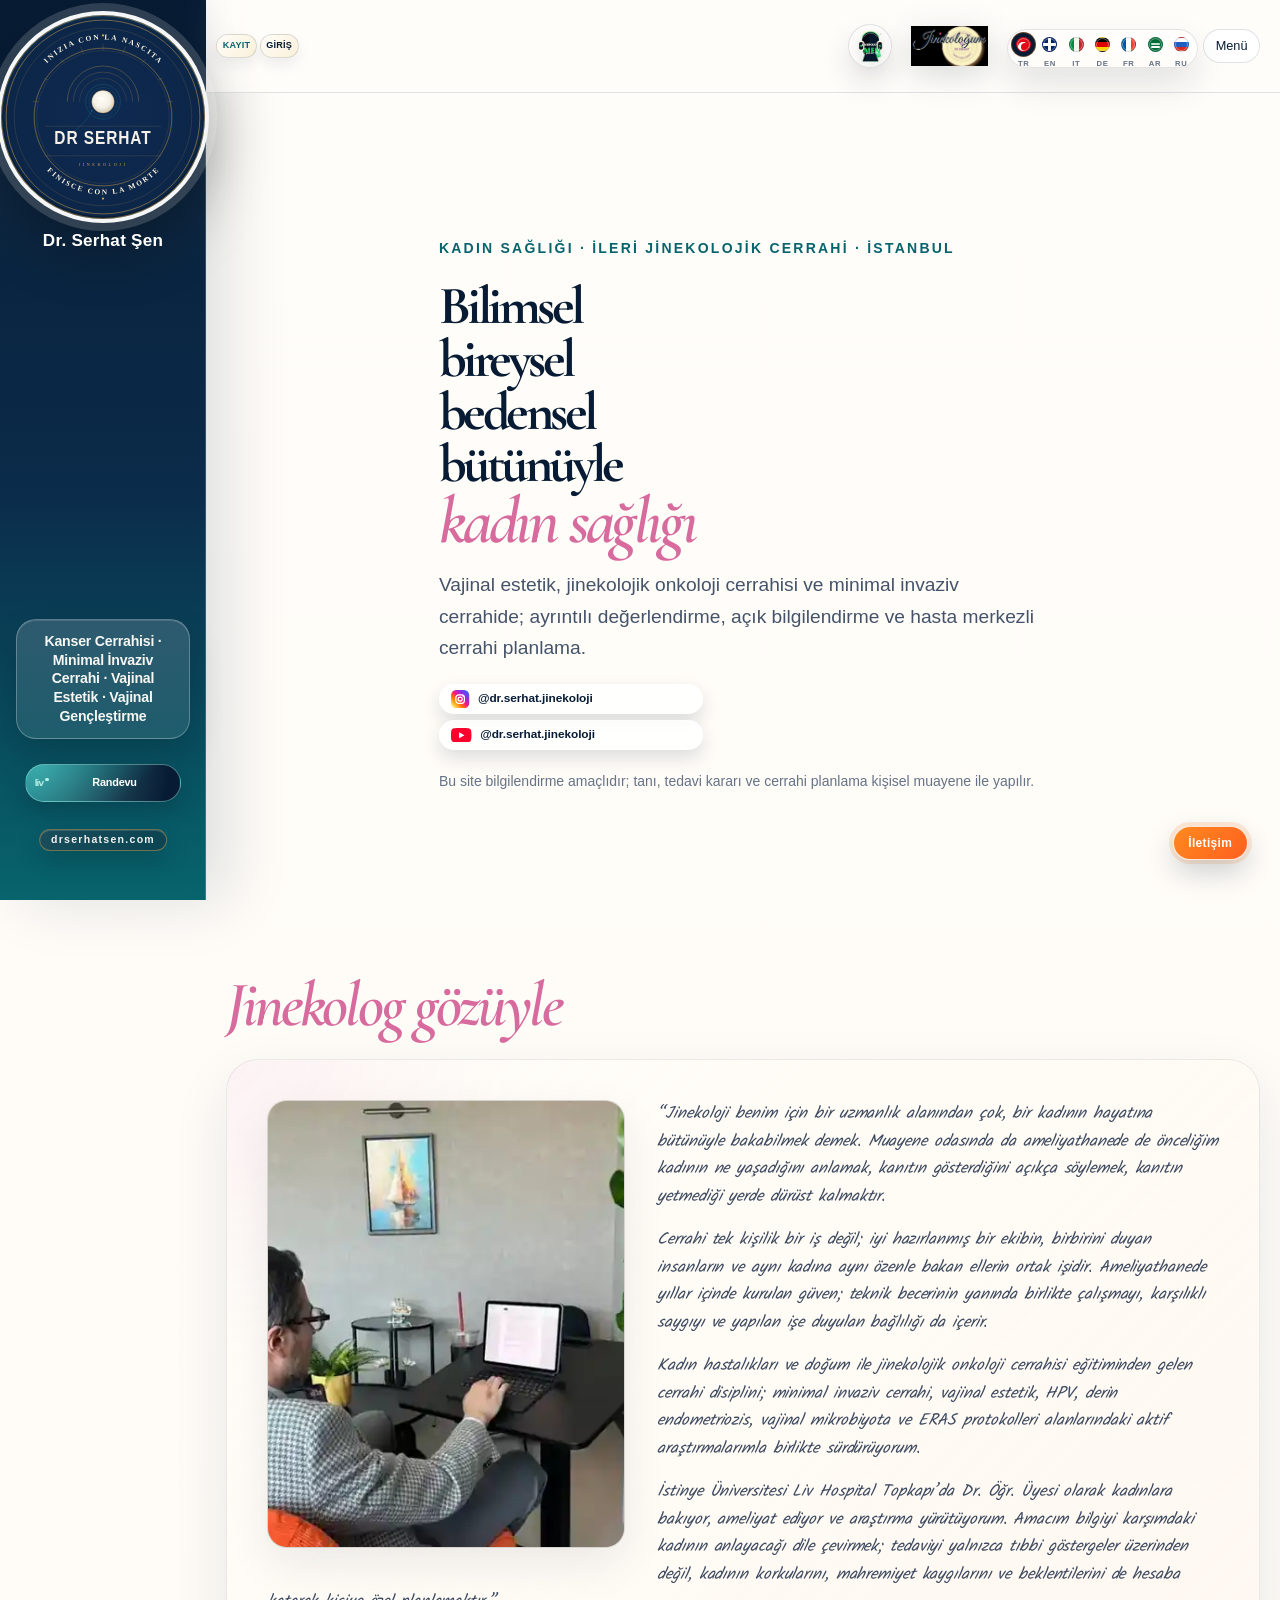
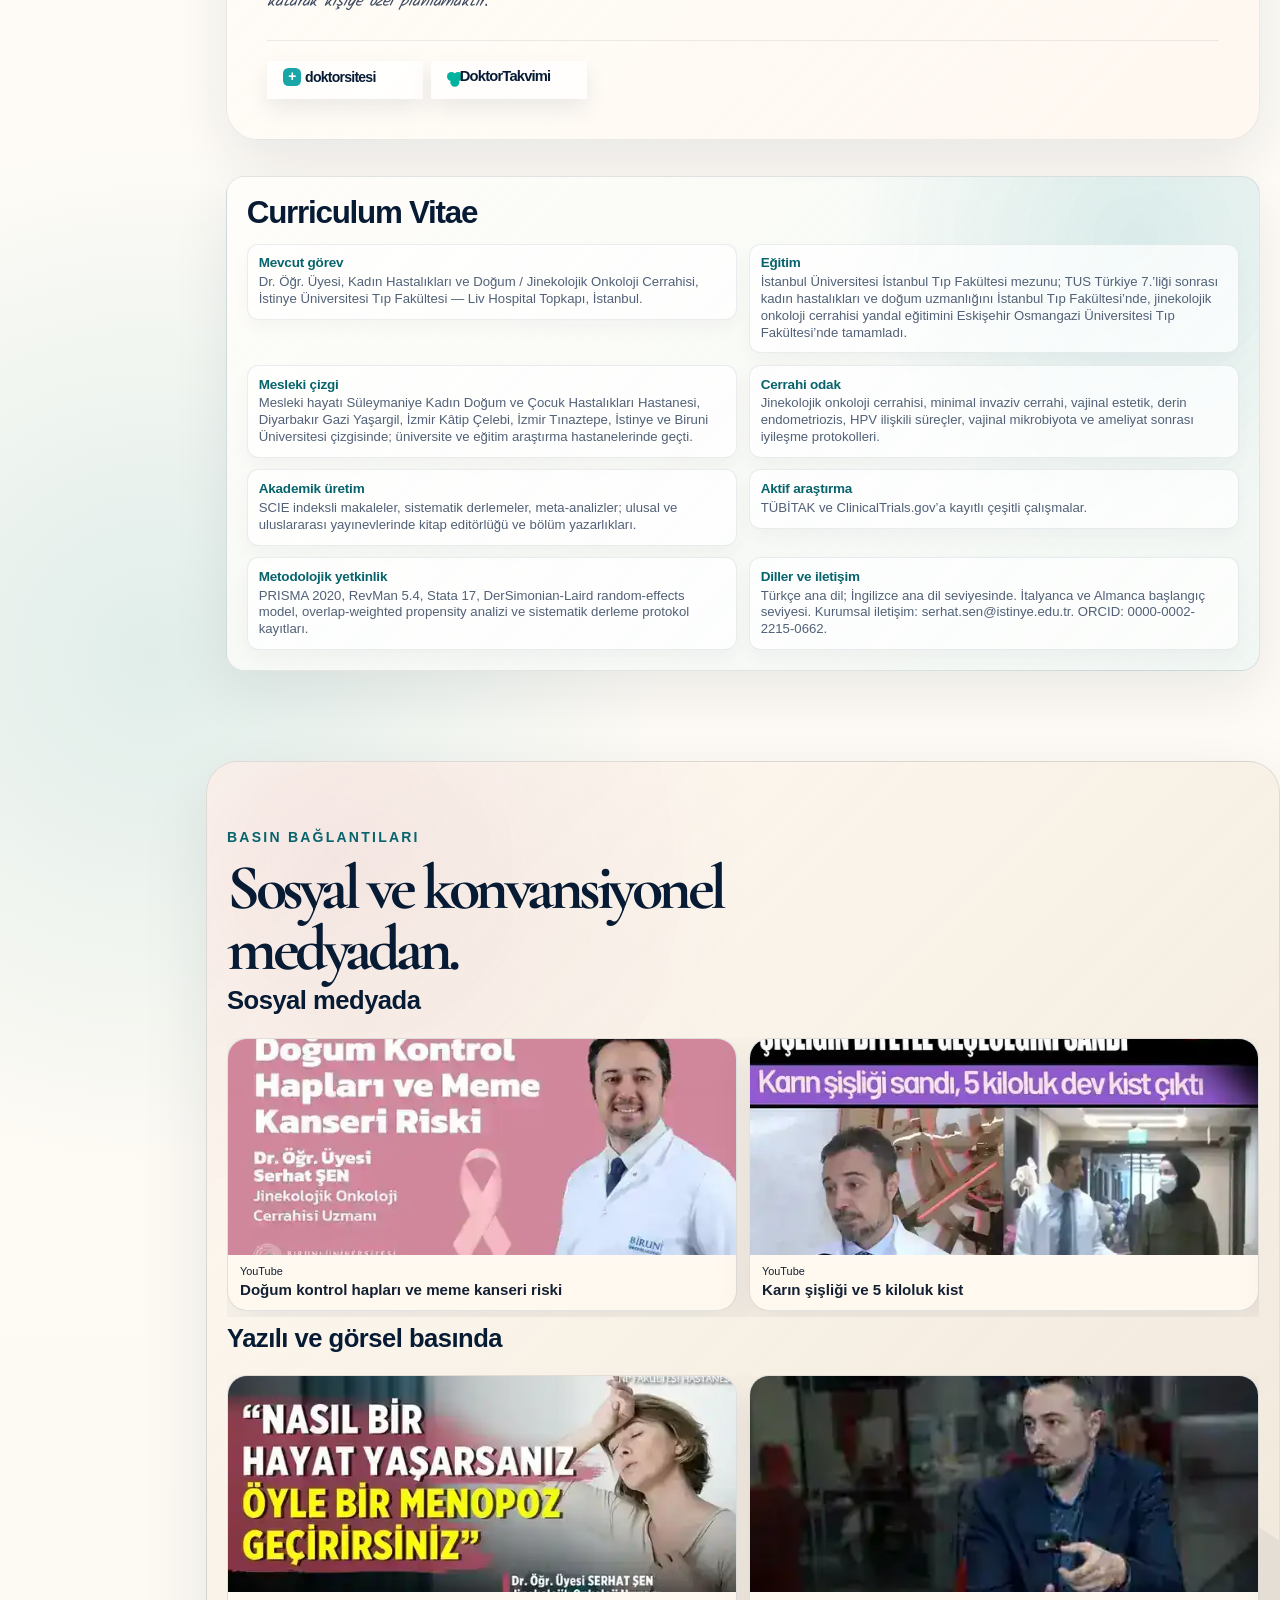
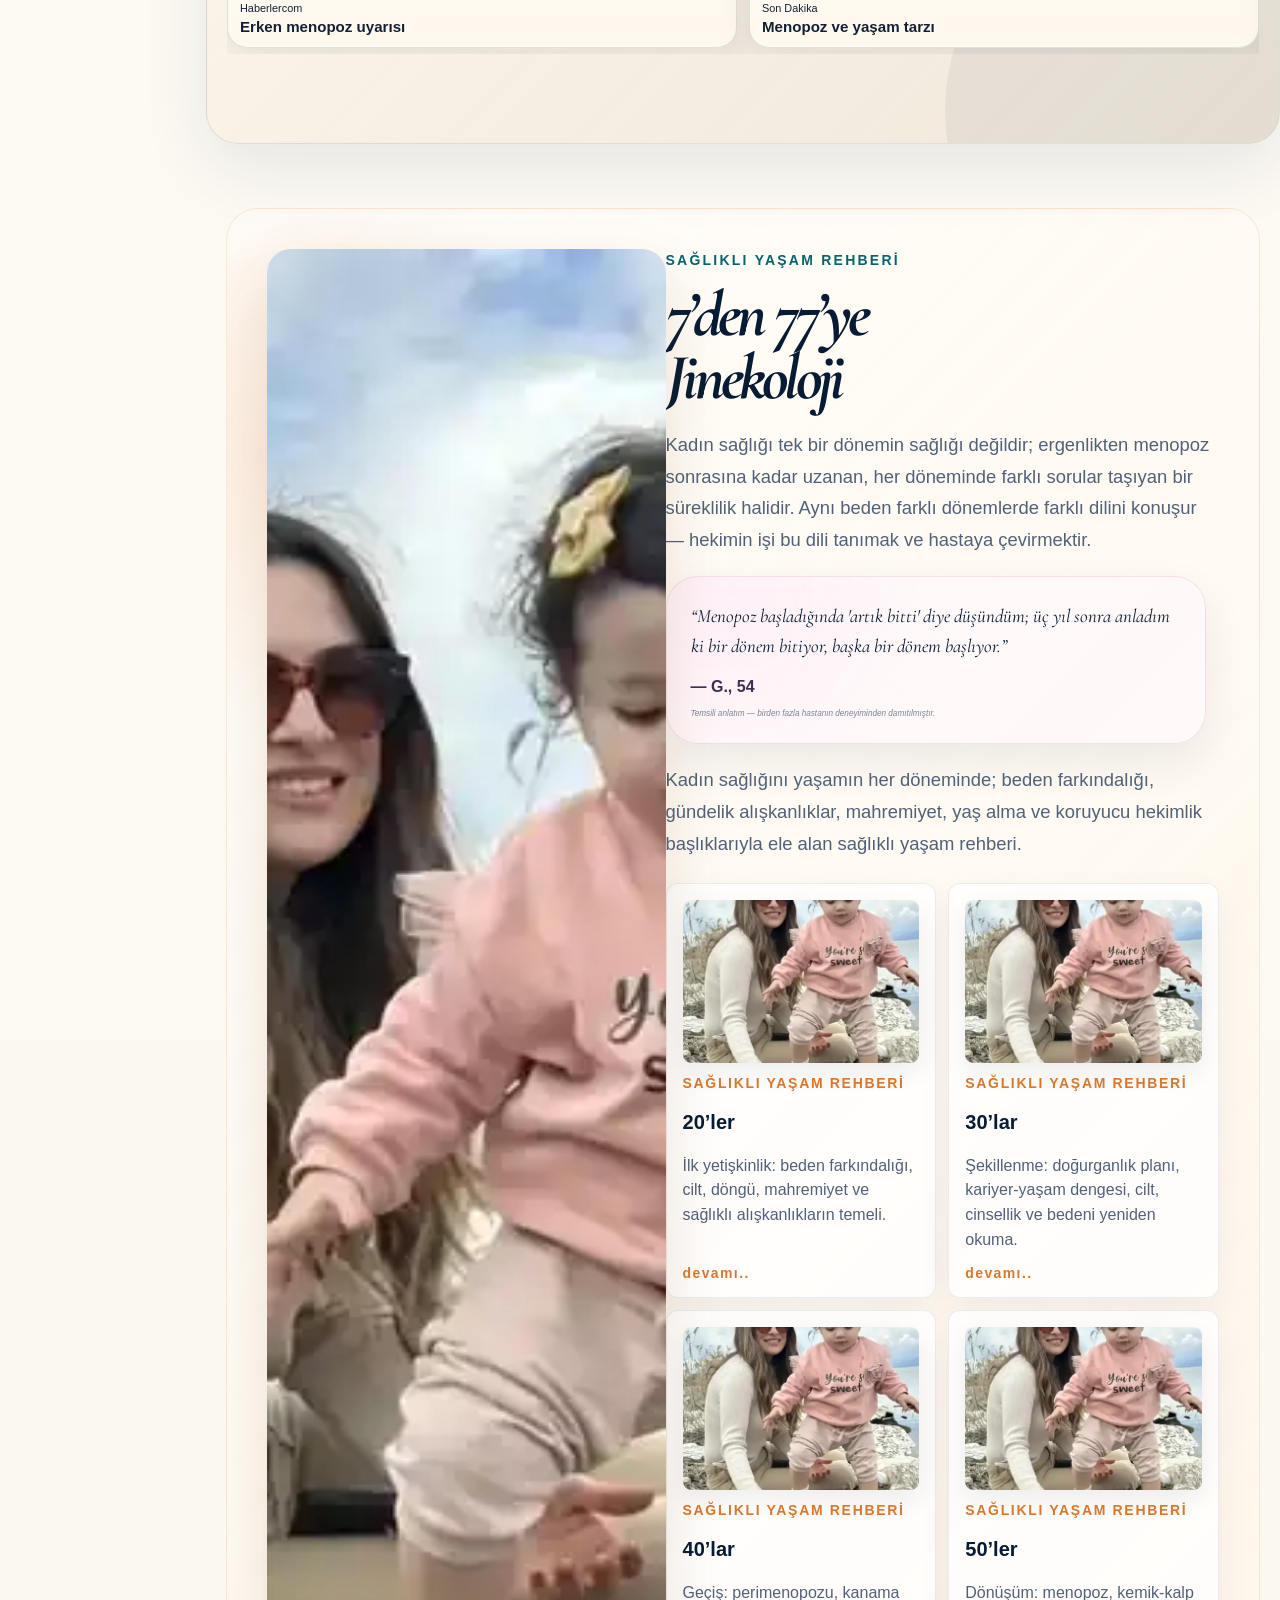
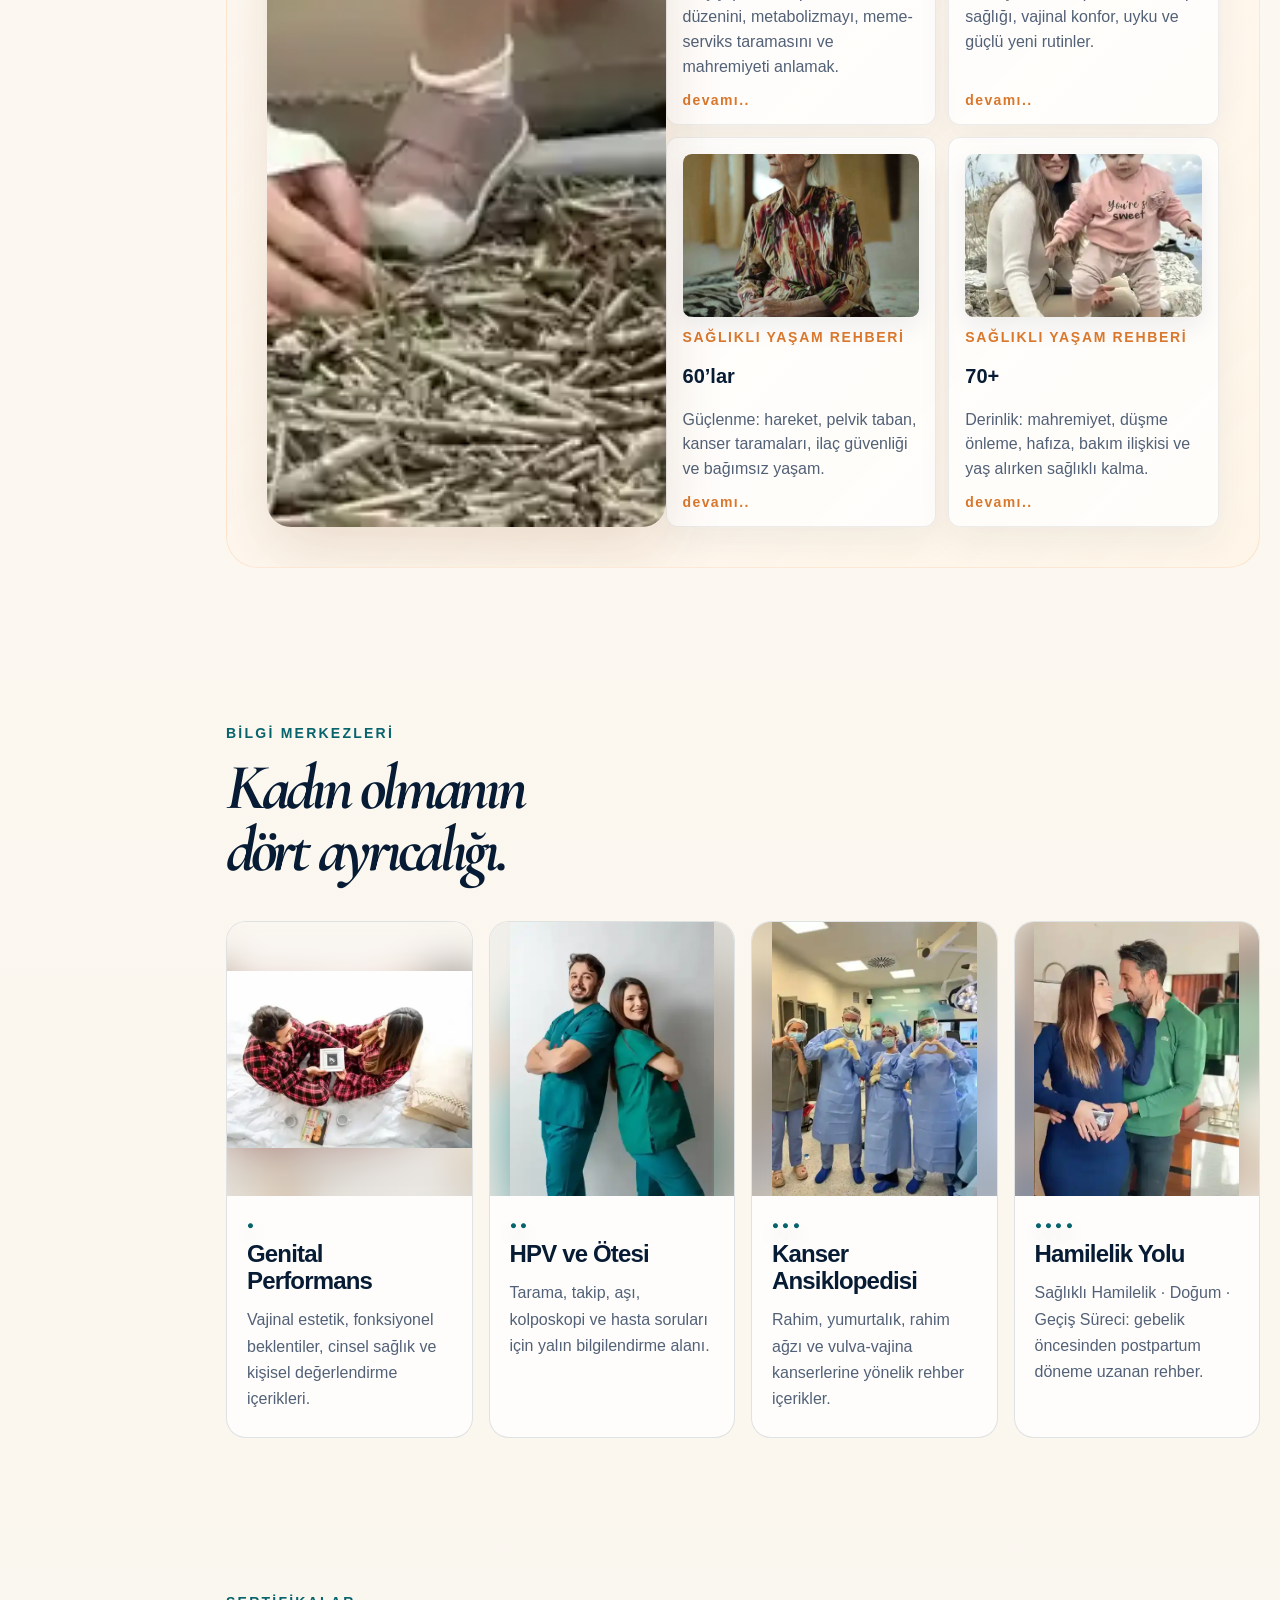
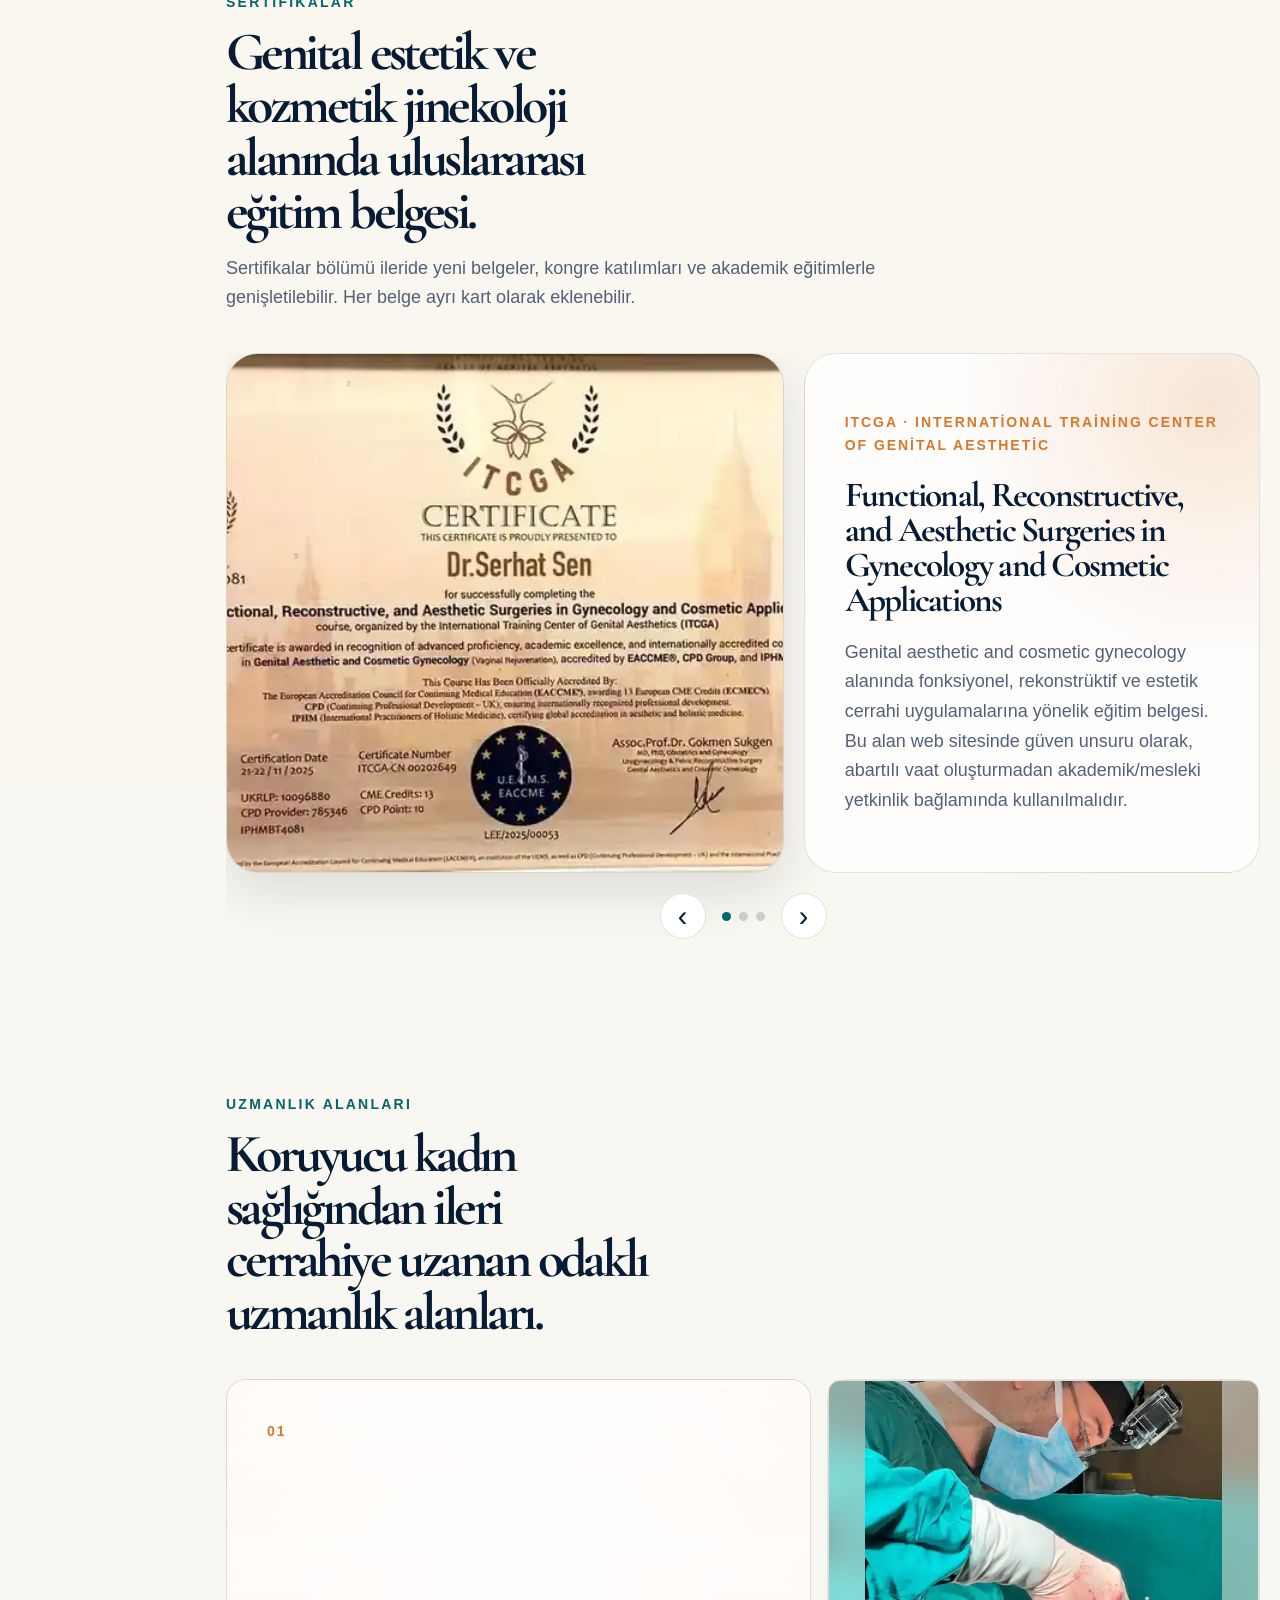
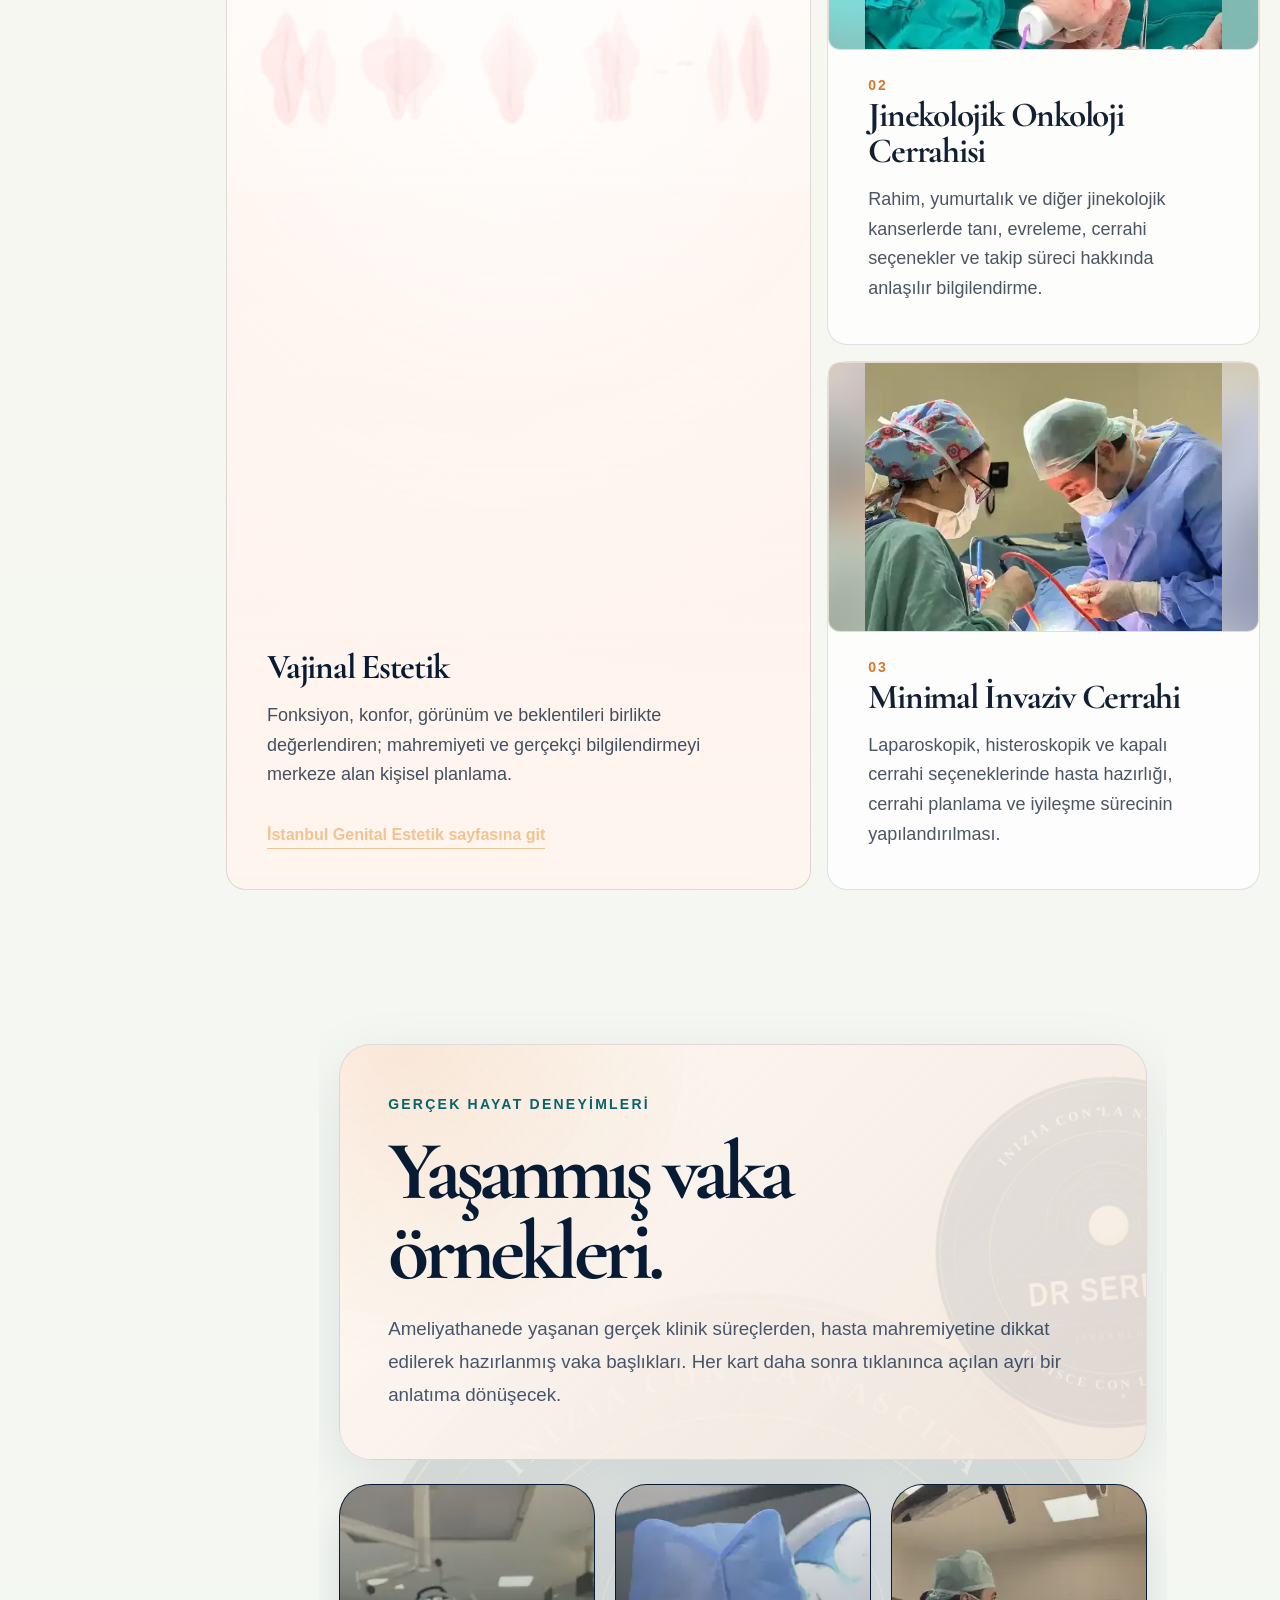
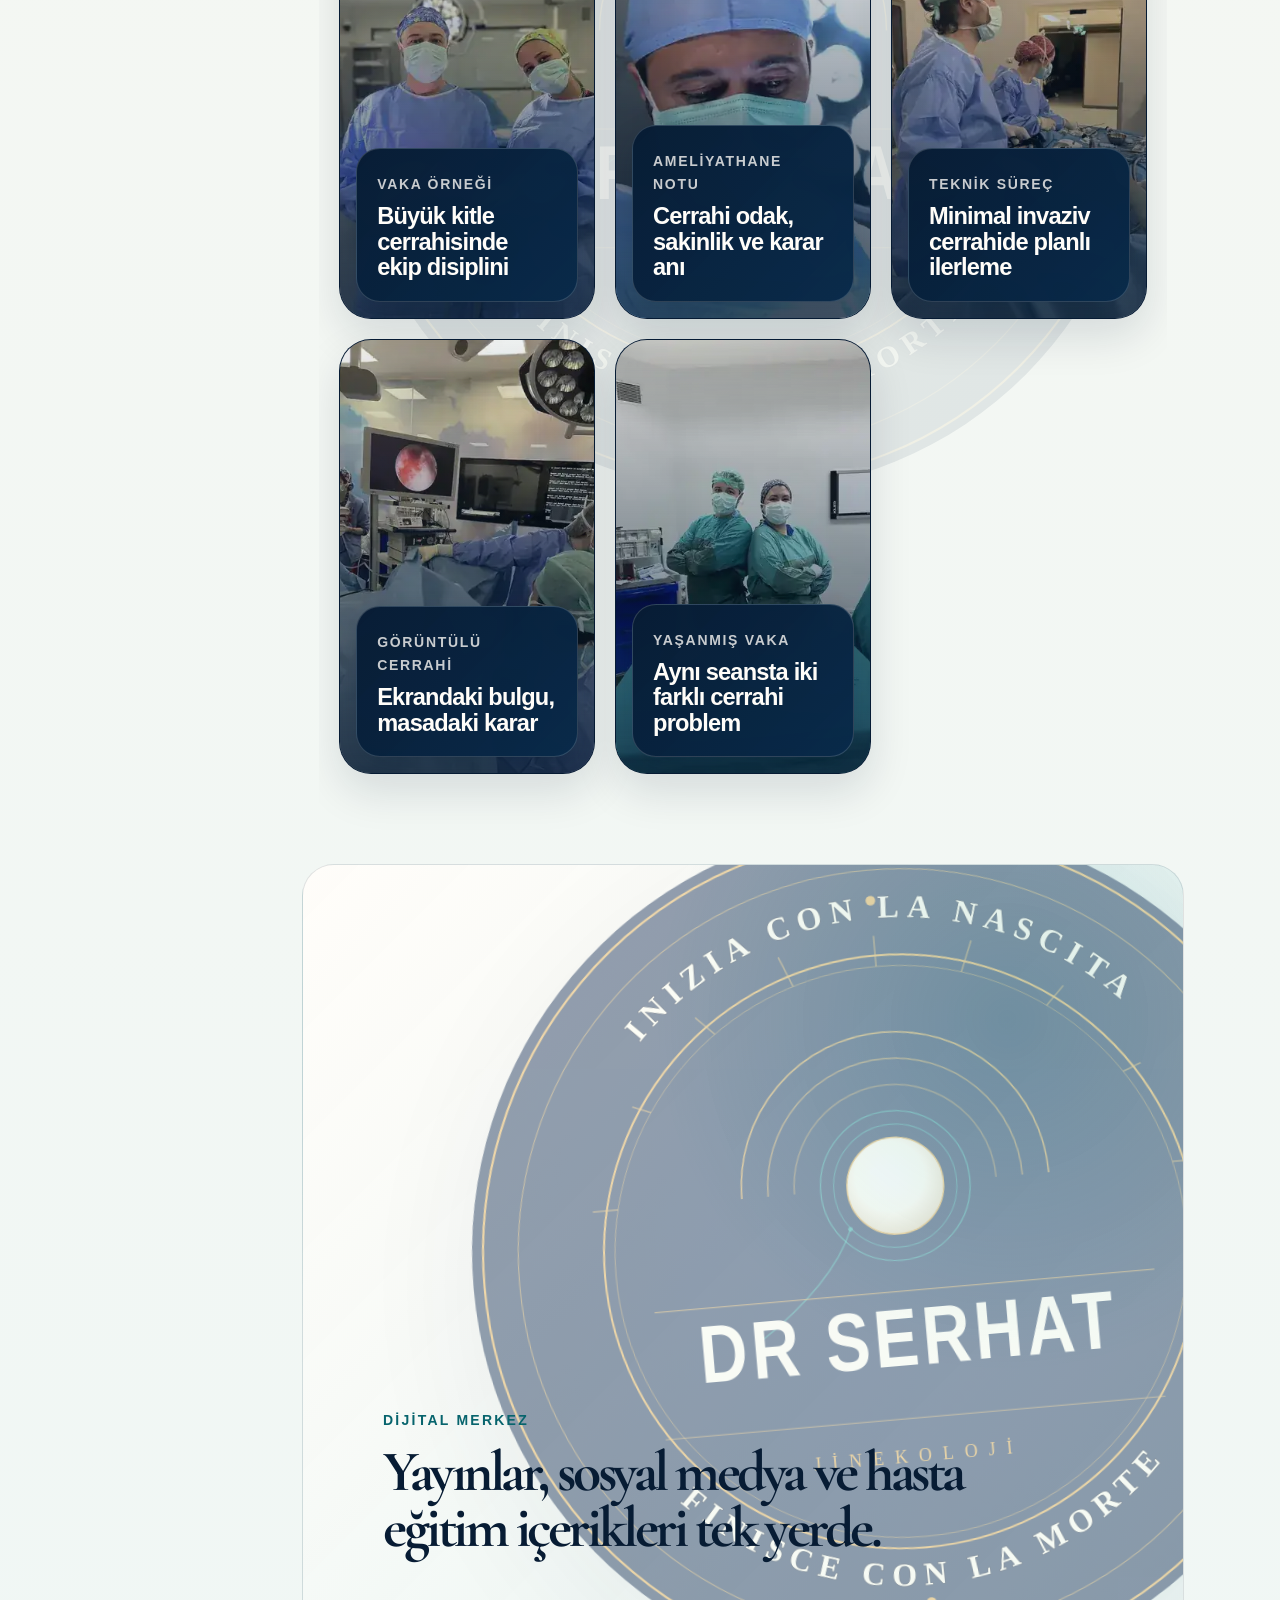
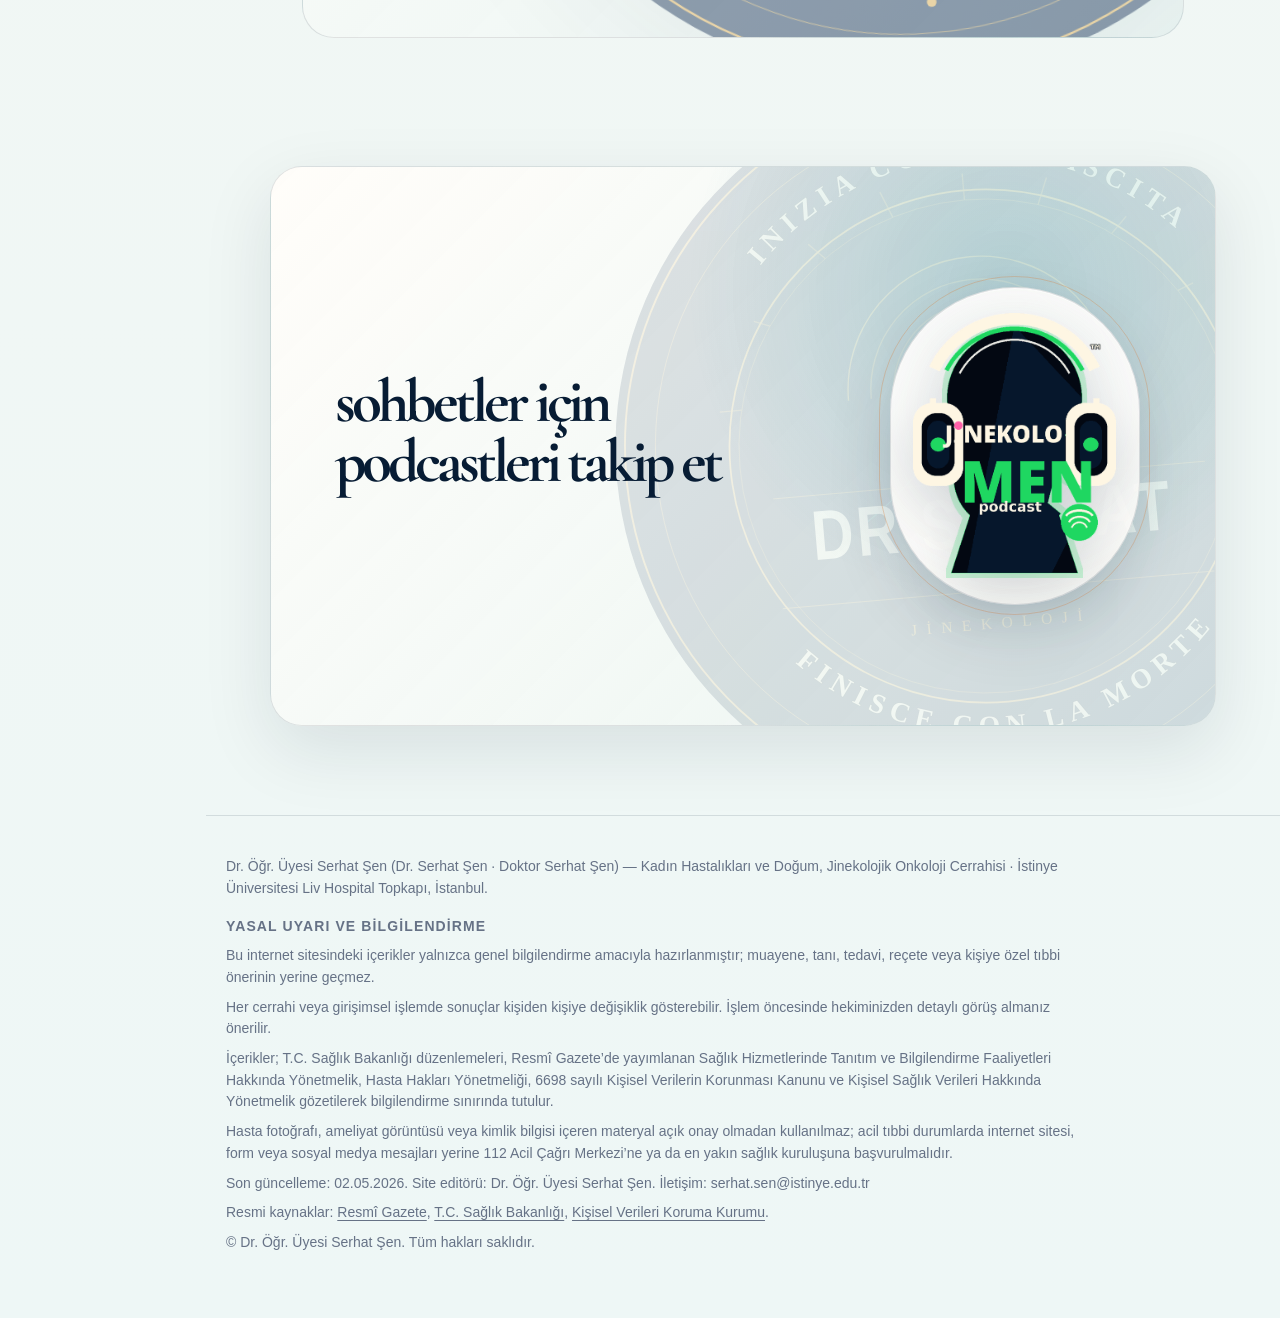
==== index.html @ e7e01886 "Deploy drserhatsen site recovery" ====
<!doctype html>
<html lang="tr" data-theme="light">
  <head>
    <meta charset="UTF-8" />
    <meta name="viewport" content="width=device-width, initial-scale=1.0" />
    <meta name="google-site-verification" content="vEcr1o-k57xt7FjD99-fcjdAjE752jF0wPJjFqrneIQ" />
    <title>Dr. Serhat Şen — Kadın Hastalıkları, Doğum ve Jinekolojik Onkoloji</title>
    <meta
      name="description"
      content="Dr. Öğr. Üyesi Serhat Şen — İstanbul Liv Hospital Topkapı. Jinekolojik onkoloji cerrahisi, minimal invaziv cerrahi, HPV ve kadın sağlığı."
    />
    <meta name="robots" content="index, follow, max-image-preview:large, max-snippet:-1, max-video-preview:-1" />
    <link rel="canonical" href="https://www.drserhatsen.com/" />
    <link rel="icon" href="https://static.wixstatic.com/media/9053c2_b58b2040c59941429138419e865b9305~mv2.png" type="image/png" sizes="512x512" />
    <link rel="shortcut icon" href="https://static.wixstatic.com/media/9053c2_b58b2040c59941429138419e865b9305~mv2.png" type="image/png" sizes="512x512" />
    <link rel="apple-touch-icon" href="https://static.wixstatic.com/media/9053c2_b58b2040c59941429138419e865b9305~mv2.png" sizes="512x512" />
    <meta property="og:type" content="website" />
    <meta property="og:locale" content="tr_TR" />
    <meta property="og:site_name" content="Dr. Serhat Şen" />
    <meta property="og:title" content="Dr. Serhat Şen — Kadın Hastalıkları, Doğum ve Jinekolojik Onkoloji" />
    <meta
      property="og:description"
      content="Dr. Öğr. Üyesi Serhat Şen — İstanbul Liv Hospital Topkapı. Jinekolojik onkoloji cerrahisi, minimal invaziv cerrahi, HPV ve kadın sağlığı."
    />
    <meta property="og:url" content="https://www.drserhatsen.com/" />
    <meta property="og:image" content="https://static.wixstatic.com/media/9053c2_7b58e0fadcbe4d56b91dda669a6a08f8~mv2.png" />
    <meta property="og:image:secure_url" content="https://static.wixstatic.com/media/9053c2_7b58e0fadcbe4d56b91dda669a6a08f8~mv2.png" />
    <meta property="og:image:type" content="image/png" />
    <meta property="og:image:width" content="1200" />
    <meta property="og:image:height" content="630" />
    <meta property="og:image:alt" content="Dr. Serhat Şen — kadın sağlığı ve jinekolojik onkoloji" />
    <meta name="twitter:card" content="summary_large_image" />
    <meta name="twitter:url" content="https://www.drserhatsen.com/" />
    <meta name="twitter:title" content="Dr. Serhat Şen — Kadın Hastalıkları, Doğum ve Jinekolojik Onkoloji" />
    <meta
      name="twitter:description"
      content="Dr. Öğr. Üyesi Serhat Şen — İstanbul Liv Hospital Topkapı. Jinekolojik onkoloji cerrahisi, minimal invaziv cerrahi, HPV ve kadın sağlığı."
    />
    <meta name="twitter:image" content="https://static.wixstatic.com/media/9053c2_7b58e0fadcbe4d56b91dda669a6a08f8~mv2.png" />
    <script type="application/ld+json">
      {
        "@context": "https://schema.org",
        "@graph": [
          {
            "@type": ["Person", "Physician"],
            "@id": "https://www.drserhatsen.com/#dr-serhat-sen",
            "name": "Dr. Öğr. Üyesi Serhat Şen",
            "alternateName": [
              "Dr. Serhat Şen",
              "Dr Serhat Şen",
              "Doktor Serhat Şen",
              "Serhat Şen"
            ],
            "honorificPrefix": "Dr. Öğr. Üyesi",
            "jobTitle": "Kadın Hastalıkları ve Doğum Uzmanı, Jinekolojik Onkoloji Cerrahisi Uzmanı",
            "description": "Dr. Öğr. Üyesi Serhat Şen — İstanbul Liv Hospital Topkapı. Jinekolojik onkoloji cerrahisi, minimal invaziv cerrahi, HPV ve kadın sağlığı.",
            "url": "https://www.drserhatsen.com/",
            "image": "https://www.drserhatsen.com/assets/dr-serhat-portrait.webp",
            "email": "serhat.sen@istinye.edu.tr",
            "medicalSpecialty": ["Gynecologic", "Obstetric", "Oncologic"],
            "knowsLanguage": ["tr", "en", "it"],
            "sameAs": [
              "https://orcid.org/0000-0002-2215-0662",
              "https://www.youtube.com/@dr.serhat.jinekoloji",
              "https://www.instagram.com/dr.serhat.jinekoloji/",
              "https://www.livhospital.com/dr-ogr-uyesi-serhat-sen",
              "https://www.livhospital.com/en/asst-prof-md-serhat-sen",
              "https://www.intechopen.com/profiles/1329983",
              "https://biravesis.biruni.edu.tr/serhat.sen/egitim"
            ],
            "workLocation": {
              "@id": "https://www.drserhatsen.com/#medical-practice"
            },
            "affiliation": {
              "@type": "Hospital",
              "name": "İstinye Üniversitesi Liv Hospital Topkapı",
              "url": "https://www.livhospital.com/dr-ogr-uyesi-serhat-sen",
              "address": {
                "@type": "PostalAddress",
                "addressLocality": "İstanbul",
                "addressCountry": "TR"
              }
            }
          },
          {
            "@type": ["MedicalBusiness", "Physician"],
            "@id": "https://www.drserhatsen.com/#medical-practice",
            "name": "Dr. Öğr. Üyesi Serhat Şen — Kadın Hastalıkları ve Doğum, Jinekolojik Onkoloji Cerrahisi",
            "alternateName": ["Dr. Serhat Şen", "Doktor Serhat Şen"],
            "url": "https://www.drserhatsen.com/",
            "image": "https://www.drserhatsen.com/assets/dr-serhat-portrait.webp",
            "telephone": "+905301140382",
            "medicalSpecialty": ["Gynecologic", "Obstetric", "Oncologic"],
            "address": {
              "@type": "PostalAddress",
              "addressLocality": "İstanbul",
              "addressCountry": "TR"
            },
            "areaServed": {
              "@type": "City",
              "name": "İstanbul"
            },
            "founder": {
              "@id": "https://www.drserhatsen.com/#dr-serhat-sen"
            },
            "hospitalAffiliation": {
              "@type": "Hospital",
              "name": "İstinye Üniversitesi Liv Hospital Topkapı",
              "url": "https://www.livhospital.com/dr-ogr-uyesi-serhat-sen"
            }
          },
          {
            "@type": "WebSite",
            "@id": "https://www.drserhatsen.com/#website",
            "url": "https://www.drserhatsen.com/",
            "name": "Dr. Serhat Şen",
            "alternateName": ["Doktor Serhat Şen", "Dr Serhat Şen"],
            "inLanguage": "tr-TR",
            "about": { "@id": "https://www.drserhatsen.com/#dr-serhat-sen" },
            "publisher": { "@id": "https://www.drserhatsen.com/#dr-serhat-sen" }
          }
        ]
      }
    </script>
    <link rel="preconnect" href="https://api.fontshare.com" />
    <link href="https://api.fontshare.com/v2/css?f[]=satoshi@400,500,700,900&display=swap" rel="stylesheet" />
    <link rel="preconnect" href="https://fonts.googleapis.com" />
    <link rel="preconnect" href="https://fonts.gstatic.com" crossorigin />
    <link
      href="https://fonts.googleapis.com/css2?family=Cormorant+Garamond:ital,wght@0,500;0,600;0,700;1,500;1,600;1,700&family=Kalam:wght@400;700&family=Noto+Sans+Arabic:wght@400..800&display=swap"
      rel="stylesheet"
    />
    <link rel="stylesheet" href="styles.css" />
  </head>
  <body class="is-page-mode">
    <div class="site-loader" data-site-loader aria-hidden="false">
      <div class="site-loader-card">
        <img class="site-loader-watermark" src="assets/serhat-art-deco-logo.svg" alt="" />
        <div class="site-loader-seal">
          <img src="assets/serhat-art-deco-logo.svg" alt="" />
          <span class="site-loader-orbit" aria-hidden="true">
            <span class="site-loader-plane">✦</span>
          </span>
        </div>
      </div>
    </div>
    <svg class="svg-defs" aria-hidden="true" focusable="false">
      <symbol id="dr-serhat-seal" viewBox="0 0 160 160">
        <defs>
          <path id="seal-text-path-symbol" d="M80,80 m-62,0 a62,62 0 1,1 124,0 a62,62 0 1,1 -124,0" />
          <radialGradient id="ovum-gradient" cx="50%" cy="44%" r="58%">
            <stop offset="0%" stop-color="#fffdf9" />
            <stop offset="58%" stop-color="#e9f4f2" />
            <stop offset="100%" stop-color="#9fd7d5" />
          </radialGradient>
        </defs>
        <circle class="seal-coin-edge" cx="80" cy="80" r="76" />
        <circle class="seal-coin-line" cx="80" cy="80" r="64" />
        <text class="seal-ring">
          <textPath href="#seal-text-path-symbol" startOffset="50%" text-anchor="middle">
            INIZIA CON LA NASCITA · FINISCE CON LA MORTE ·
          </textPath>
        </text>
        <g class="seal-symbol">
          <ellipse class="seal-ovum" cx="80" cy="65" rx="28" ry="34" />
          <path class="seal-sperm" d="M34 105c20-27 41-38 65-33 10 2 18 7 27 16" />
          <path class="seal-sperm-tail" d="M35 105c15 4 28 2 39-7" />
          <circle class="seal-sperm-head" cx="104" cy="75" r="3.2" />
        </g>
        <text class="seal-center" x="80" y="122" text-anchor="middle">Dr. Serhat</text>
      </symbol>
    </svg>
    <a class="skip-link" href="#main">İçeriğe geç</a>
    <header class="site-header" data-header>
      <nav class="nav-shell" aria-label="Ana navigasyon">
        <div class="brand" aria-label="Dr. Serhat Şen ana sayfa">
          <a class="brand-home" href="#home" aria-label="Dr. Serhat Şen ana sayfa">
            <img class="brand-seal brand-seal-invert" src="assets/serhat-art-deco-logo.svg" alt="Dr. Serhat Art Deco dairesel logo" />
            <span>
              <strong>Dr. Serhat Şen</strong>
            </span>
          </a>
          <div class="brand-service-panel" aria-label="Odak alanları">
            <strong data-brand-service-text>Kanser Cerrahisi · Minimal İnvaziv Cerrahi · Vajinal Estetik · Vajinal Gençleştirme</strong>
          </div>
          <a class="button button-primary liv-appointment-button brand-appointment" href="https://www.livhospital.com/dr-ogr-uyesi-serhat-sen" target="_blank" rel="noopener noreferrer" data-hero-photo-appointment aria-label="Liv Hospital üzerinden randevu al">
            <span class="liv-mini-logo" aria-hidden="true">liv</span>
            <span class="appointment-label">Randevu Al</span>
          </a>
          <span class="brand-url">drserhatsen.com</span>
        </div>
        <div class="nav-utility-row" aria-label="Hızlı bağlantılar, kayıt girişi, dil ve menü">
          <div class="nav-auth-gate" data-nav-auth-gate aria-label="Jinekologum kayıt ve giriş">
            <a class="nav-auth-link nav-auth-register" href="#jinekologum" data-nav-register>Kayıt</a>
            <a class="nav-auth-link nav-auth-login" href="#jinekologum" data-nav-login>Giriş Yap</a>
          </div>
          <a class="podcast-nav-link" href="https://open.spotify.com/show/4AQeA7YTKETfPQTuz5mc5h" target="_blank" rel="noopener noreferrer" aria-label="Jinekoloman Spotify podcast profilini yeni sekmede aç" title="Jinekoloman Spotify">
            <img src="assets/jinekolo-men-final-logo.png" alt="Jinekoloman podcast logosu" width="601" height="783" loading="eager" decoding="async" />
          </a>
          <a class="jinekologum-nav-link" href="#jinekologum" data-jinekologum-nav-link aria-label="Jinekologum hasta alanını aç" title="Jinekologum">
            <img class="jinekologum-nav-logo" src="assets/jinekologum-logo-45j-transparent.png" alt="" width="1100" height="469" loading="eager" decoding="async" aria-hidden="true" />
            <span class="sr-only" data-jinekologum-nav-text>Jinekologum</span>
          </a>
          <div class="language-dock" aria-label="Dil seçenekleri">
            <button class="language-option is-active" type="button" data-lang-switch="tr" data-greeting="Merhaba" aria-label="Türkçe sürüm">
              <span class="flag flag-tr" aria-hidden="true"></span>
              <span class="lang-code">TR</span>
            </button>
            <button class="language-option" type="button" data-lang-switch="en" data-greeting="Hello" aria-label="English version">
              <span class="flag flag-gb" aria-hidden="true"></span>
              <span class="lang-code">EN</span>
            </button>
            <button class="language-option" type="button" data-lang-switch="it" data-greeting="Ciao" aria-label="Versione italiana">
              <span class="flag flag-it" aria-hidden="true"></span>
              <span class="lang-code">IT</span>
            </button>
            <button class="language-option" type="button" data-lang-switch="de" data-greeting="Hallo" aria-label="Deutsche Version">
              <span class="flag flag-de" aria-hidden="true"></span>
              <span class="lang-code">DE</span>
            </button>
            <button class="language-option" type="button" data-lang-switch="fr" data-greeting="Bonjour" aria-label="Version française">
              <span class="flag flag-fr" aria-hidden="true"></span>
              <span class="lang-code">FR</span>
            </button>
            <button class="language-option" type="button" data-lang-switch="ar" data-greeting="مرحباً" aria-label="النسخة العربية">
              <span class="flag flag-sa" aria-hidden="true"></span>
              <span class="lang-code">AR</span>
            </button>
            <button class="language-option" type="button" data-lang-switch="ru" data-greeting="Здравствуйте" aria-label="Русская версия">
              <span class="flag flag-ru" aria-hidden="true"></span>
              <span class="lang-code">RU</span>
            </button>
          </div>
          <button class="menu-toggle" type="button" aria-expanded="false" aria-controls="site-menu">
            Menü
          </button>
        </div>
        <div class="nav-links" id="site-menu">
          <a class="nav-home" href="#home">Ana Sayfa</a>
          <a class="nav-about" href="#doctor-profile">Hakkında</a>
          <a class="nav-jinekologum" href="#jinekologum">Jinekologum</a>
          <a href="#genital-performans">Genital Performans</a>
          <a href="#hpv">Hpv ve Ötesi</a>
          <a href="#kanser-ansiklopedisi">Kanser Ansiklopedisi</a>
          <a href="#saglikli-hamilelik">Hamilelik Yolu</a>
          <a href="#yasam-rehberi">7’den 77’ye Jinekoloji</a>
          <a href="#basinda">Videolar ve Basın</a>
          <a href="#feedback">Feedback</a>
        </div>
      </nav>
    </header>

    <main id="main">
      <section class="hero hero-no-card" id="top" aria-labelledby="hero-title">
        <div class="hero-copy">
          <p class="eyebrow">Kadın sağlığı · ileri jinekolojik cerrahi · İstanbul</p>
          <h1 id="hero-title">
            <span>Bilimsel</span>
            <span>bireysel</span>
            <span>bedensel</span>
            <span>bütünüyle</span>
            <span class="hero-title-accent">kadın sağlığı</span>
          </h1>
          <p class="hero-lede">
            Vajinal estetik, jinekolojik onkoloji cerrahisi ve minimal invaziv cerrahide;
            ayrıntılı değerlendirme, açık bilgilendirme ve hasta merkezli cerrahi planlama.
          </p>
          <div class="trust-strip trust-strip-uniform" aria-label="Hızlı bağlantılar">
            <a class="brand-chip brand-chip-instagram brand-chip-handle" href="https://www.instagram.com/dr.serhat.jinekoloji/" target="_blank" rel="noopener noreferrer" aria-label="Instagram profilini aç" title="Instagram">
              <svg class="media-logo-icon" viewBox="0 0 64 64" aria-hidden="true" focusable="false">
                <defs>
                  <linearGradient id="instagramGradient" x1="8" x2="56" y1="56" y2="8" gradientUnits="userSpaceOnUse">
                    <stop stop-color="#FEDA75" />
                    <stop offset="0.28" stop-color="#FA7E1E" />
                    <stop offset="0.52" stop-color="#D62976" />
                    <stop offset="0.74" stop-color="#962FBF" />
                    <stop offset="1" stop-color="#4F5BD5" />
                  </linearGradient>
                </defs>
                <rect width="64" height="64" rx="18" fill="url(#instagramGradient)" />
                <rect x="17" y="17" width="30" height="30" rx="10" fill="none" stroke="white" stroke-width="4.2" />
                <circle cx="32" cy="32" r="7.2" fill="none" stroke="white" stroke-width="4.2" />
                <circle cx="43" cy="21.5" r="2.8" fill="white" />
              </svg>
              <span class="brand-chip-label">@dr.serhat.jinekoloji</span>
            </a>
            <a class="brand-chip brand-chip-youtube brand-chip-handle" href="https://www.youtube.com/@dr.serhat.jinekoloji" target="_blank" rel="noopener noreferrer" aria-label="YouTube kanalını aç" title="YouTube">
              <svg class="media-logo-icon media-logo-icon-youtube" viewBox="0 0 64 45" aria-hidden="true" focusable="false">
                <path d="M62.7 7.1a8 8 0 0 0-5.6-5.7C52.2 0 32 0 32 0S11.8 0 6.9 1.4A8 8 0 0 0 1.3 7.1C0 12.1 0 22.5 0 22.5s0 10.4 1.3 15.4a8 8 0 0 0 5.6 5.7C11.8 45 32 45 32 45s20.2 0 25.1-1.4a8 8 0 0 0 5.6-5.7C64 32.9 64 22.5 64 22.5S64 12.1 62.7 7.1Z" fill="#ff0033" />
                <path d="M25.5 32.1V12.9l16.7 9.6-16.7 9.6Z" fill="white" />
              </svg>
              <span class="brand-chip-label">@dr.serhat.jinekoloji</span>
            </a>
          </div>
          <p class="compliance-note">
            Bu site bilgilendirme amaçlıdır; tanı, tedavi kararı ve cerrahi planlama kişisel muayene ile yapılır.
          </p>
        </div>
      </section>

      <section class="section about" id="hakkinda" aria-labelledby="about-title">
        <div class="about-grid">
          <h2 id="about-title">Jinekolog gözüyle</h2>
          <div class="about-letter">
            <figure class="about-photo" style="--photo-bg: url('assets/dr-serhat-working.webp')">
              <img src="assets/dr-serhat-working.webp" alt="Dr. Serhat Şen çalışma ortamında hasta eğitim içeriği hazırlarken" />
            </figure>
            <div class="prose about-letter-copy">
              <p>
                “Jinekoloji benim için bir uzmanlık alanından çok, bir kadının hayatına bütünüyle bakabilmek demek.
                Muayene odasında da ameliyathanede de önceliğim kadının ne yaşadığını anlamak, kanıtın gösterdiğini
                açıkça söylemek, kanıtın yetmediği yerde dürüst kalmaktır.
              </p>
              <p>
                Cerrahi tek kişilik bir iş değil; iyi hazırlanmış bir ekibin, birbirini duyan insanların ve aynı kadına
                aynı özenle bakan ellerin ortak işidir. Ameliyathanede yıllar içinde kurulan güven; teknik becerinin
                yanında birlikte çalışmayı, karşılıklı saygıyı ve yapılan işe duyulan bağlılığı da içerir.
              </p>
              <p>
                Kadın hastalıkları ve doğum ile jinekolojik onkoloji cerrahisi eğitiminden gelen cerrahi disiplini;
                minimal invaziv cerrahi, vajinal estetik, HPV, derin endometriozis, vajinal mikrobiyota ve ERAS
                protokolleri alanlarındaki aktif araştırmalarımla birlikte sürdürüyorum.
              </p>
              <p>
                İstinye Üniversitesi Liv Hospital Topkapı’da Dr. Öğr. Üyesi olarak kadınlara bakıyor, ameliyat ediyor
                ve araştırma yürütüyorum. Amacım bilgiyi karşımdaki kadının anlayacağı dile çevirmek; tedaviyi yalnızca
                tıbbi göstergeler üzerinden değil, kadının korkularını, mahremiyet kaygılarını ve beklentilerini de
                hesaba katarak kişiye özel planlamaktır.”
              </p>
            </div>
            <div class="about-platform-links" aria-label="Doktor platform bağlantıları">
              <a class="brand-chip brand-chip-doktorsitesi brand-chip-logo-only" href="https://www.doktorsitesi.com/serhat-sen/kadin-hastaliklari-ve-dogum/istanbul" target="_blank" rel="noopener noreferrer" aria-label="Doktorsitesi profilini aç" title="Doktorsitesi">
                <span class="ds-logo" aria-hidden="true">Doktorsitesi</span>
                <span class="sr-only">Doktorsitesi</span>
              </a>
              <a class="brand-chip brand-chip-doktortakvimi brand-chip-logo-only" href="https://www.doktortakvimi.com/serhat-sen/kadin-hastaliklari-ve-dogum-jinekolojik-onkoloji-cerrahisi/istanbul" target="_blank" rel="noopener noreferrer" aria-label="DoktorTakvimi profilini aç" title="DoktorTakvimi">
                <span class="dt-logo" aria-hidden="true">DoktorTakvimi</span>
                <span class="sr-only">DoktorTakvimi</span>
              </a>
            </div>
          </div>
          <div class="cv-block" aria-label="Curriculum Vitae özeti">
            <h3>Curriculum Vitae</h3>
            <div class="cv-grid">
              <article class="cv-item">
                <span>Mevcut görev</span>
                <p>Dr. Öğr. Üyesi, Kadın Hastalıkları ve Doğum / Jinekolojik Onkoloji Cerrahisi, İstinye Üniversitesi Tıp Fakültesi — Liv Hospital Topkapı, İstanbul.</p>
              </article>
              <article class="cv-item">
                <span>Eğitim</span>
                <p>İstanbul Üniversitesi İstanbul Tıp Fakültesi mezunu; TUS Türkiye 7.’liği sonrası kadın hastalıkları ve doğum uzmanlığını İstanbul Tıp Fakültesi’nde, jinekolojik onkoloji cerrahisi yandal eğitimini Eskişehir Osmangazi Üniversitesi Tıp Fakültesi’nde tamamladı.</p>
              </article>
              <article class="cv-item">
                <span>Mesleki çizgi</span>
                <p>Mesleki hayatı Süleymaniye Kadın Doğum ve Çocuk Hastalıkları Hastanesi, Diyarbakır Gazi Yaşargil, İzmir Kâtip Çelebi, İzmir Tınaztepe, İstinye ve Biruni Üniversitesi çizgisinde; üniversite ve eğitim araştırma hastanelerinde geçti.</p>
              </article>
              <article class="cv-item">
                <span>Cerrahi odak</span>
                <p>Jinekolojik onkoloji cerrahisi, minimal invaziv cerrahi, vajinal estetik, derin endometriozis, HPV ilişkili süreçler, vajinal mikrobiyota ve ameliyat sonrası iyileşme protokolleri.</p>
              </article>
              <article class="cv-item">
                <span>Akademik üretim</span>
                <p>SCIE indeksli makaleler, sistematik derlemeler, meta-analizler; ulusal ve uluslararası yayınevlerinde kitap editörlüğü ve bölüm yazarlıkları.</p>
              </article>
              <article class="cv-item">
                <span>Aktif araştırma</span>
                <p>TÜBİTAK ve ClinicalTrials.gov’a kayıtlı çeşitli çalışmalar.</p>
              </article>
              <article class="cv-item">
                <span>Metodolojik yetkinlik</span>
                <p>PRISMA 2020, RevMan 5.4, Stata 17, DerSimonian-Laird random-effects model, overlap-weighted propensity analizi ve sistematik derleme protokol kayıtları.</p>
              </article>
              <article class="cv-item">
                <span>Diller ve iletişim</span>
                <p>Türkçe ana dil; İngilizce ana dil seviyesinde. İtalyanca ve Almanca başlangıç seviyesi. Kurumsal iletişim: serhat.sen@istinye.edu.tr. ORCID: 0000-0002-2215-0662.</p>
              </article>
            </div>
          </div>
        </div>
      </section>

      <section class="section topic-hub" id="topics" aria-labelledby="topics-title">
        <div class="section-heading">
          <p class="section-kicker">Bilgi Merkezleri</p>
          <h2 id="topics-title">Kadın olmanın dört ayrıcalığı.</h2>
        </div>
        <div class="topic-grid">
          <article id="genital-performans" data-topic-route="genital-performans" role="link" tabindex="0" aria-label="Genital Performans sayfasını aç">
            <figure class="topic-photo" style="--photo-bg: url('assets/user-performans-pijamali.webp')">
              <img src="assets/user-performans-pijamali.webp" alt="Genital performans ve mahremiyet teması için pijamalı fotoğraf" />
            </figure>
            <span class="topic-dot-rank topic-dot-rank-1" aria-label="1. kart">•</span>
            <h3>Genital Performans</h3>
            <p>Vajinal estetik, fonksiyonel beklentiler, cinsel sağlık ve kişisel değerlendirme içerikleri.</p>
          </article>
          <article id="hpv" data-topic-route="hpv" role="link" tabindex="0" aria-label="Hpv ve Ötesi sayfasını aç">
            <figure class="topic-photo" style="--photo-bg: url('assets/user-hpv-kolposkopi.webp')">
              <img src="assets/user-hpv-kolposkopi.webp" alt="HPV ve kolposkopi bilgilendirmesi için klinik kolposkopi fotoğrafı" />
            </figure>
            <span class="topic-dot-rank topic-dot-rank-2" aria-label="2. kart">••</span>
            <h3>Hpv ve Ötesi</h3>
            <p>Tarama, takip, aşı, kolposkopi ve hasta soruları için yalın bilgilendirme alanı.</p>
          </article>
          <article id="kanser-ansiklopedisi" data-topic-route="kanser-ansiklopedisi" role="link" tabindex="0" aria-label="Kanser Ansiklopedisi sayfasını aç">
            <figure class="topic-photo" style="--photo-bg: url('assets/surgical-team-heart.webp')">
              <img src="assets/surgical-team-heart.webp" alt="Cerrahi ekip çalışması ve ameliyathane deneyimi" />
            </figure>
            <span class="topic-dot-rank topic-dot-rank-3" aria-label="3. kart">•••</span>
            <h3>Kanser Ansiklopedisi</h3>
            <p>Rahim, yumurtalık, rahim ağzı ve vulva-vajina kanserlerine yönelik rehber içerikler.</p>
          </article>
          <article id="saglikli-hamilelik" data-topic-route="saglikli-hamilelik" role="link" tabindex="0" aria-label="Hamilelik Yolu sayfasını aç">
            <figure class="topic-photo" style="--photo-bg: url('assets/user-hamilelik-mavi.webp')">
              <img src="assets/user-hamilelik-mavi.webp" alt="Sağlıklı hamilelik başlığı için anne-baba kupalı hamilelik fotoğrafı" />
            </figure>
            <span class="topic-dot-rank topic-dot-rank-4" aria-label="4. kart">••••</span>
            <h3>Hamilelik Yolu</h3>
            <p>Gebelik öncesi hazırlık, takip, beslenme, tarama testleri ve güvenli hasta eğitimi.</p>
          </article>
        </div>
      </section>

      <section class="section press-mentions" id="basinda" aria-labelledby="press-mentions-title">
        <div class="press-archive" aria-label="Basında çıkan haber, video ve sosyal medya bağlantıları">
          <header class="press-archive-heading">
            <p class="section-kicker" data-press-archive-kicker>Basın bağlantıları</p>
            <h2 id="press-mentions-title" data-press-archive-title>Sosyal ve konvansiyonel medyadan.</h2>
            <p data-press-archive-text hidden></p>
          </header>
          <section class="press-group" aria-labelledby="press-social-title">
            <h3 id="press-social-title" data-press-group-title>Sosyal medyada</h3>
            <div class="press-link-grid">
              <a class="press-link-card" href="https://www.youtube.com/watch?v=Wwh6OkFJNBs" target="_blank" rel="noopener noreferrer" data-press-card>
                <img src="assets/press-youtube-birth-control.webp" alt="Doğum kontrol hapları ve meme kanseri riski video görseli" />
                <span>YouTube</span>
                <h3>Doğum kontrol hapları ve meme kanseri riski</h3>
              </a>
              <a class="press-link-card" href="https://www.youtube.com/watch?v=Wh0QHVZy-58" target="_blank" rel="noopener noreferrer" data-press-card>
                <img src="assets/press-youtube-kist.webp" alt="Karın şişliği ve yumurtalık kisti haber videosu görseli" />
                <span>YouTube</span>
                <h3>Karın şişliği ve 5 kiloluk kist</h3>
              </a>
              <a class="press-link-card" href="https://www.youtube.com/shorts/8ydW5q37V6c" target="_blank" rel="noopener noreferrer" data-press-card>
                <img src="assets/press-youtube-hpv-shorts.webp" alt="HPV Virüsü kısa video görseli" />
                <span>YouTube Shorts</span>
                <h3>HPV virüsü</h3>
              </a>
              <a class="press-link-card press-link-card-portrait" href="https://www.instagram.com/reel/DM0XsT-NHjR/" target="_blank" rel="noopener noreferrer" data-press-card>
                <img src="assets/press-instagram-longevity.webp" alt="Uzun yaşamanın sırrı kadın olmak Instagram Reel görseli" />
                <span>Instagram</span>
                <h3>Uzun yaşamanın sırrı kadın olmak</h3>
              </a>
              <a class="press-link-card press-link-card-portrait" href="https://www.instagram.com/reel/DOwPMyHiPKO/" target="_blank" rel="noopener noreferrer" data-press-card>
                <img src="assets/press-instagram-hpv-oncotv.webp" alt="Onco TV HPV Instagram Reel görseli" />
                <span>Instagram · Onco TV</span>
                <h3>HPV hakkında önemli bilgiler</h3>
              </a>
              <a class="press-link-card press-link-card-portrait" href="https://www.instagram.com/reel/DBjBOUbp-sn/" target="_blank" rel="noopener noreferrer" data-press-card>
                <img src="assets/press-instagram-breast-cancer.webp" alt="Meme kanseri ve risk faktörleri Instagram Reel görseli" />
                <span>Instagram · Biruni Hastanesi</span>
                <h3>Meme kanseri ve risk faktörleri</h3>
              </a>
              <a class="press-link-card" href="https://www.facebook.com/isuhmedicalparkgaziosmanpasa/videos/kad%C4%B1n-hastal%C4%B1klar%C4%B1-ve-do%C4%9Fum-jinekolojik-onkoloji-cerrahisi-uzman%C4%B1-dr-%C3%B6%C4%9Fr-%C3%BCyesi-s/1271442293417449/" target="_blank" rel="noopener noreferrer" data-press-card>
                <img src="assets/press-facebook-over-kanseri.webp" alt="Over kanseri hakkında Facebook video görseli" />
                <span>Facebook · Medical Park</span>
                <h3>Over kanseri bilgilendirmesi</h3>
              </a>
            </div>
          </section>
          <section class="press-group" aria-labelledby="press-news-title">
            <h3 id="press-news-title" data-press-group-title>Yazılı ve görsel basında</h3>
            <div class="press-link-grid">
              <a class="press-link-card" href="https://www.youtube.com/watch?v=6V6rX4IWsVA" target="_blank" rel="noopener noreferrer" data-press-card>
                <img src="assets/press-haberler-menopoz.webp" alt="Haberler.com erken menopoz röportaj görseli" />
                <span>Haberlercom</span>
                <h3>Erken menopoz uyarısı</h3>
              </a>
              <a class="press-link-card" href="https://www.sondakika.com/saglik/haber-menopoz-sureci-yasam-tarzina-bagli-huzursuz-bir-18454638/" target="_blank" rel="noopener noreferrer" data-press-card>
                <img src="assets/press-sondakika-menopoz.webp" alt="Son Dakika menopoz haberi görseli" />
                <span>Son Dakika</span>
                <h3>Menopoz ve yaşam tarzı</h3>
              </a>
              <a class="press-link-card" href="https://www.sektorumdergisi.com/mutlusandan-8-mart-dunya-kadinlar-gunune-ozel-etkinlik/" target="_blank" rel="noopener noreferrer" data-press-card>
                <img src="assets/press-sektorum-kadin-sagligi.webp" alt="Sektörüm Dergisi kadın sağlığı etkinliği görseli" />
                <span>Sektörüm Dergisi</span>
                <h3>Kadın sağlığı semineri</h3>
              </a>
              <a class="press-link-card" href="https://www.kanal3.com.tr/tag/kadin-hastaliklari-ve-dogum-uzmani-dr-ogr-uyesi-serhat-sen/" target="_blank" rel="noopener noreferrer" data-press-card>
                <img src="assets/press-kanal3-normal-dogum.webp" alt="Kanal3 normal doğum haberi görseli" />
                <span>Kanal 3</span>
                <h3>Normal doğumun faydaları</h3>
              </a>
              <a class="press-link-card" href="https://www.haber1.com/haber/kadin-hastaliklari-ve-dogum-uzmani-dr-ogr-uyesi-serhat-sen/" target="_blank" rel="noopener noreferrer" data-press-card>
                <img src="assets/press-haber1-normal-dogum.webp" alt="Haber1 normal doğum haberi görseli" />
                <span>Haber 1</span>
                <h3>Normal doğumda hızlı iyileşme</h3>
              </a>
              <a class="press-link-card" href="https://www.egepostasi.com/haber/Karinlarindaki-kitlelerden-ayni-gun-kurtuldular/219299" target="_blank" rel="noopener noreferrer" data-press-card>
                <img src="assets/press-egepostasi-kitle.webp" alt="Ege Postası karın kitleleri haberi görseli" />
                <span>Ege Postası</span>
                <h3>Karın kitlelerinden aynı gün kurtuldular</h3>
              </a>
            </div>
          </section>
        </div>
      </section>

      <section class="section patient-letters-page" id="ameliyat-olanlardan-gelenler" aria-labelledby="letters-title">
        <figure class="letters-photo" style="--photo-bg: url('assets/dr-serhat-patient-bedside.webp')">
          <img src="assets/dr-serhat-patient-bedside.webp" alt="Dr. Serhat Şen klinik hasta değerlendirmesi sırasında" />
        </figure>
        <div class="letters-copy">
          <p class="section-kicker" data-story-section-kicker>Ameliyat Olanlar</p>
          <h2 id="letters-title" data-story-section-title>Hikayeni ekle</h2>
          <button class="button button-primary" type="button" data-open-story data-story-cta>Hikayeni ekle</button>
          <h3 class="letters-wall-title" data-letters-wall-title>Yorumlar</h3>
          <div class="letters-cards" data-review-wall aria-label="Hasta yorumları"></div>
        </div>
      </section>

      <section class="intro-band" id="home-summary" aria-label="Güven yaklaşımı">
        <div>
          <span class="metric">01</span>
          <p>Kişiselleştirilmiş değerlendirme. Standart paketler yerine muayene, öykü ve hedeflere dayalı planlama.</p>
        </div>
        <div>
          <span class="metric">02</span>
          <p>Mahremiyet ve mevzuat hassasiyeti. Hasta kimliği, ameliyat alanı ve uygunsuz görsel kullanılmaz.</p>
        </div>
        <div>
          <span class="metric">03</span>
          <p>Bilimsel güven. Gereksiz vaat, mucize sonuç ve “önce-sonra” baskısı yerine açık bilgilendirme.</p>
        </div>
      </section>

      <section class="section certificates" id="sertifikalar" aria-labelledby="certificates-title">
        <div class="section-heading">
          <p class="section-kicker">Sertifikalar</p>
          <h2 id="certificates-title">Genital estetik ve kozmetik jinekoloji alanında uluslararası eğitim belgesi.</h2>
          <p>
            Sertifikalar bölümü ileride yeni belgeler, kongre katılımları ve akademik eğitimlerle genişletilebilir.
            Her belge ayrı kart olarak eklenebilir.
          </p>
        </div>
        <div class="certificate-carousel" data-cert-carousel>
          <div class="certificate-track" data-cert-track>
            <article class="certificate-slide is-active">
              <figure>
                <img src="assets/certificate-itcga.webp" alt="ITCGA genital estetik ve kozmetik jinekoloji sertifikası" />
              </figure>
              <div class="certificate-copy">
                <span>ITCGA · International Training Center of Genital Aesthetic</span>
                <h3>Functional, Reconstructive, and Aesthetic Surgeries in Gynecology and Cosmetic Applications</h3>
                <p>
                  Genital aesthetic and cosmetic gynecology alanında fonksiyonel, rekonstrüktif ve estetik cerrahi
                  uygulamalarına yönelik eğitim belgesi. Bu alan web sitesinde güven unsuru olarak, abartılı vaat
                  oluşturmadan akademik/mesleki yetkinlik bağlamında kullanılmalıdır.
                </p>
              </div>
            </article>
            <article class="certificate-slide certificate-placeholder" aria-label="Gelecek sertifika alanı">
              <div class="certificate-empty">
                <span>Yeni sertifika alanı</span>
                <h3>Kongre, kurs veya akademik belge eklenecek</h3>
                <p>Yeni belge yüklendiğinde bu slayt görselle değiştirilecek.</p>
              </div>
            </article>
            <article class="certificate-slide certificate-placeholder" aria-label="Gelecek sertifika alanı">
              <div class="certificate-empty">
                <span>Yeni sertifika alanı</span>
                <h3>Uluslararası eğitim / üyelik belgesi</h3>
                <p>İleride eklenecek belgeler aynı kayan yapı içinde gösterilecek.</p>
              </div>
            </article>
          </div>
          <div class="certificate-controls" aria-label="Sertifika kaydırma kontrolleri">
            <button type="button" data-cert-prev aria-label="Önceki sertifika">‹</button>
            <div class="certificate-dots" data-cert-dots aria-hidden="true">
              <span class="is-active"></span>
              <span></span>
              <span></span>
            </div>
            <button type="button" data-cert-next aria-label="Sonraki sertifika">›</button>
          </div>
        </div>
      </section>

      <section class="section specialties" id="alanlar" aria-labelledby="specialties-title">
        <div class="section-heading">
          <p class="section-kicker">Uzmanlık Alanları</p>
          <h2 id="specialties-title">Koruyucu kadın sağlığından ileri cerrahiye uzanan odaklı uzmanlık alanları.</h2>
        </div>
        <div class="specialty-layout">
          <article class="specialty-card featured" style="--featured-bg: url('assets/vulva-illustration.jpeg')">
            <figure class="card-photo anatomical-silhouette" style="--photo-bg: url('assets/vulva-illustration.jpeg')">
              <img src="assets/vulva-illustration.jpeg" alt="Vulva anatomisi ve vajinal estetik değerlendirmesi için medikal illüstrasyon" />
            </figure>
            <span>01</span>
            <h3>Vajinal Estetik</h3>
            <p>
              Fonksiyon, konfor, görünüm ve beklentileri birlikte değerlendiren; mahremiyeti ve gerçekçi
              bilgilendirmeyi merkeze alan kişisel planlama.
            </p>
            <a href="https://istanbulgenitalestetik.com" target="_blank" rel="noopener noreferrer">İstanbul Genital Estetik sayfasına git</a>
          </article>
          <article class="specialty-card">
            <figure class="card-photo" style="--photo-bg: url('assets/surgery-detail-1.webp')">
              <img src="assets/surgery-detail-1.webp" alt="Jinekolojik cerrahi çalışma detayı" />
            </figure>
            <span>02</span>
            <h3>Jinekolojik Onkoloji Cerrahisi</h3>
            <p>
              Rahim, yumurtalık ve diğer jinekolojik kanserlerde tanı, evreleme, cerrahi seçenekler
              ve takip süreci hakkında anlaşılır bilgilendirme.
            </p>
          </article>
          <article class="specialty-card">
            <figure class="card-photo" style="--photo-bg: url('assets/surgery-team.webp')">
              <img src="assets/surgery-team.webp" alt="Ameliyathane ekip çalışması" />
            </figure>
            <span>03</span>
            <h3>Minimal İnvaziv Cerrahi</h3>
            <p>
              Laparoskopik, histeroskopik ve kapalı cerrahi seçeneklerinde hasta hazırlığı, cerrahi
              planlama ve iyileşme sürecinin yapılandırılması.
            </p>
          </article>
        </div>
      </section>

      <section class="section patient-info" id="bilgilendirme" aria-labelledby="info-title">
        <div class="section-heading">
          <p class="section-kicker">Hasta Bilgilendirme</p>
          <h2 id="info-title">Muayene öncesinden iyileşme dönemine kadar yapılandırılmış hasta rehberleri.</h2>
        </div>
        <div class="info-list">
          <article>
            <figure class="info-photo">
              <img src="assets/clinical-assessment.webp" alt="Klinik değerlendirme ortamı" />
            </figure>
            <h3>Vajinal rekonstrüksiyon sonrası iyileşme</h3>
            <p>Hijyen, hareket, cinsel aktiviteye dönüş, kontrol randevusu ve alarm bulguları sade bir dille anlatılır.</p>
          </article>
          <article>
            <figure class="info-photo">
              <img src="assets/surgery-detail-2.webp" alt="Cerrahi çalışma detayı" />
            </figure>
            <h3>Rahim kanseri cerrahisi sonrası dönem</h3>
            <p>Açık veya kapalı cerrahi sonrası takip süreci hasta dostu, adım adım protokole dönüştürülür.</p>
          </article>
          <article>
            <figure class="info-photo">
              <img src="assets/clinic-corridor.webp" alt="Klinik koridor ve hastane ortamı" />
            </figure>
            <h3>Endometriozis ve laparoskopi sonrası bakım</h3>
            <p>Ağrı, beslenme, mobilizasyon, işe dönüş ve kontrol zamanlaması için jinekolog onaylı rehberleme yapılır.</p>
          </article>
        </div>
      </section>

      <section class="section visual-direction" id="gorsel-dil" aria-labelledby="visual-title">
        <div class="section-heading">
          <p class="section-kicker">Yaşamın İçinden</p>
          <h2 id="visual-title">Danışanlarımla olduğum her yer benim için bir yaşam alanı.</h2>
        </div>
        <div class="visual-grid">
          <article class="visual-card large">
            <div class="image-slot image-slot-photo" style="--photo-bg: url('assets/dr-serhat-clinical-rounds-new.webp')">
              <img src="assets/dr-serhat-clinical-rounds-new.webp" alt="Dr. Serhat Şen klinik eğitim ve ekip değerlendirmesi sırasında" />
            </div>
            <h3>Yaşam alanım</h3>
            <p>
              Hastanede, koridorda, kongrede, ekranda ya da bir hasta rehberi hazırlarken;
              danışanlarımla temas ettiğim her yer jinekolog kimliğimin doğal yaşam alanıdır.
            </p>
          </article>
          <article class="visual-card">
            <div class="image-slot small">Video kapakları</div>
            <h3>İçerik görselleri</h3>
            <p>YouTube, basın ve eğitim içerikleri aynı çizgide; gerçek, sade ve hastaya yol gösteren bir dille seçilir.</p>
          </article>
          <article class="visual-card">
            <div class="image-slot small">Protokol ikonları</div>
            <h3>Hasta rehberleri</h3>
            <p>Ameliyat sonrası süreçler görselleştirilirken mahremiyet korunur; ham belge, hasta verisi veya özel klinik ayrıntı paylaşılmaz.</p>
          </article>
        </div>
      </section>

      <section class="section experience-page" id="deneyimlerim" aria-labelledby="experience-page-title">
        <div class="experience-hero">
          <img class="seal-watermark" src="assets/serhat-art-deco-logo.svg" alt="" aria-hidden="true" />
          <p class="section-kicker">Gerçek hayat deneyimleri</p>
          <h2 id="experience-page-title">Yaşanmış vaka örnekleri.</h2>
          <p>
            Ameliyathanede yaşanan gerçek klinik süreçlerden, hasta mahremiyetine dikkat edilerek hazırlanmış
            vaka başlıkları. Her kart daha sonra tıklanınca açılan ayrı bir anlatıma dönüşecek.
          </p>
        </div>
        <div class="case-story-grid" data-case-story-grid>
          <article class="case-story-card" data-case-story="kitle-cerrahisi" tabindex="0">
            <img src="assets/cases/case-life-01.webp" alt="Ameliyathane ortamında ekip çalışması ve çıkarılan büyük jinekolojik kitle" loading="lazy" />
            <div>
              <span>Vaka örneği</span>
              <h3>Büyük kitle cerrahisinde ekip disiplini</h3>
            </div>
          </article>
          <article class="case-story-card" data-case-story="cerrahi-odak" tabindex="0">
            <img src="assets/cases/case-life-02.webp" alt="Ameliyathanede cerrahi hazırlık ve odaklanma anı" loading="lazy" />
            <div>
              <span>Ameliyathane notu</span>
              <h3>Cerrahi odak, sakinlik ve karar anı</h3>
            </div>
          </article>
          <article class="case-story-card" data-case-story="minimal-invaziv" tabindex="0">
            <img src="assets/cases/case-life-03.webp" alt="Minimal invaziv cerrahide ameliyathane ekipmanı ve laparoskopik çalışma" loading="lazy" />
            <div>
              <span>Teknik süreç</span>
              <h3>Minimal invaziv cerrahide planlı ilerleme</h3>
            </div>
          </article>
          <article class="case-story-card" data-case-story="endoskopik-goruntu" tabindex="0">
            <img src="assets/cases/case-life-04.webp" alt="Ameliyathanede endoskopik görüntü eşliğinde cerrahi ekip çalışması" loading="lazy" />
            <div>
              <span>Görüntülü cerrahi</span>
              <h3>Ekrandaki bulgu, masadaki karar</h3>
            </div>
          </article>
          <article class="case-story-card" data-case-story="cift-tarafli-kitle" tabindex="0">
            <img src="assets/cases/case-life-05.webp" alt="Ameliyathanede iki taraflı jinekolojik kitle cerrahisi sonrası ekip pozu" loading="lazy" />
            <div>
              <span>Yaşanmış vaka</span>
              <h3>Aynı seansta iki farklı cerrahi problem</h3>
            </div>
          </article>
        </div>
      </section>

      <section class="link-stage" id="dijital-merkez" aria-labelledby="link-stage-title">
        <img class="seal-watermark" src="assets/serhat-art-deco-logo.svg" alt="" aria-hidden="true" />
        <div class="link-stage-copy">
          <p class="section-kicker">Dijital Merkez</p>
          <h2 id="link-stage-title">Yayınlar, sosyal medya ve hasta eğitim içerikleri tek yerde.</h2>
        </div>
      </section>

      <section class="section healthy-content" id="yasam-rehberi" aria-labelledby="healthy-content-title">
        <div class="healthy-content-layout">
          <figure class="healthy-content-photo" style="--photo-bg: url('assets/life-mother-child.webp')">
            <img src="assets/life-mother-child.webp" alt="7’den 77’ye jinekoloji sağlıklı yaşam rehberi için aile ve yaşam temalı fotoğraf" />
          </figure>
          <div class="healthy-content-copy">
            <p class="section-kicker" data-healthy-content-kicker>Sağlıklı Yaşam Rehberi</p>
            <h2 id="healthy-content-title" data-healthy-content-title>7’den 77’ye Jinekoloji</h2>
            <p class="detail-opening-copy">Kadın sağlığı tek bir dönemin sağlığı değildir; ergenlikten menopoz sonrasına kadar uzanan, her döneminde farklı sorular taşıyan bir süreklilik halidir. Aynı beden farklı dönemlerde farklı dilini konuşur — hekimin işi bu dili tanımak ve hastaya çevirmektir.</p>
            <figure class="detail-micro-story">
              <blockquote>“Menopoz başladığında 'artık bitti' diye düşündüm; üç yıl sonra anladım ki bir dönem bitiyor, başka bir dönem başlıyor.”</blockquote>
              <figcaption>— G., 54</figcaption>
              <p>Temsili anlatım — birden fazla hastanın deneyiminden damıtılmıştır.</p>
            </figure>
            <p data-healthy-content-text>
              Kadın sağlığını yaşamın her döneminde; beden farkındalığı, gündelik alışkanlıklar,
              mahremiyet, yaş alma ve koruyucu hekimlik başlıklarıyla ele alan sağlıklı yaşam rehberi.
            </p>
            <div class="healthy-content-cards">
              <article data-healthy-content-card>
                <span>20’ler</span>
                <h3>20’ler</h3>
                <p>İlk yetişkinlik: beden farkındalığı, cilt, döngü, mahremiyet ve sağlıklı alışkanlıkların temeli.</p>
              </article>
              <article data-healthy-content-card>
                <span>30’lar</span>
                <h3>30’lar</h3>
                <p>Yakında eklenecek.</p>
              </article>
              <article data-healthy-content-card>
                <span>40’lar</span>
                <h3>40’lar</h3>
                <p>Yakında eklenecek.</p>
              </article>
              <article data-healthy-content-card>
                <span>50’ler</span>
                <h3>50’ler</h3>
                <p>Yakında eklenecek.</p>
              </article>
              <article data-healthy-content-card>
                <span>60’lar</span>
                <h3>60’lar</h3>
                <p>Yakında eklenecek.</p>
              </article>
              <article data-healthy-content-card>
                <span>70+</span>
                <h3>70+</h3>
                <p>Yakında eklenecek.</p>
              </article>
            </div>
          </div>
        </div>
      </section>

      <section class="section doctor-profile" id="doctor-profile" aria-labelledby="doctor-profile-title">
        <div class="profile-card about-hybrid-frame">
          <img class="about-hybrid-bg" src="assets/cv/about-hybrid-bg.webp" alt="" aria-hidden="true" loading="lazy" decoding="async" />
          <img class="about-hybrid-teaching" src="assets/cv/about-hybrid-teaching.webp" alt="" aria-hidden="true" loading="lazy" decoding="async" />
          <img class="about-hybrid-course" src="assets/cv/about-hybrid-course.webp" alt="" aria-hidden="true" loading="lazy" decoding="async" />
          <div class="about-hybrid-copy">
            <h2 id="doctor-profile-title">Akademik hayat, cerrahi odak, hasta iletişimi</h2>
          </div>
          <div class="about-hybrid-panel">
            <h3 data-academic-cv-title>AKADEMİK ÖZGEÇMİŞ</h3>
            <p data-full-cv-kicker>Eğitim, akademik yolculuk ve cerrahi deneyim tek bir akışta.</p>
            <div class="profile-actions">
              <button class="full-cv-circle" type="button" data-toggle-full-cv aria-controls="tam-ozgecmis-panel" aria-expanded="false" aria-label="Tam özgeçmiş metnini aç">
                <span data-full-cv-button>Tıkla</span>
                <svg class="full-cv-cursor" width="24" height="28" viewBox="0 0 24 28" aria-hidden="true" focusable="false">
                  <path d="M3 2.5 21 14.2 12.2 16.1 16.7 25.2 12.5 27 8 17.9 2.7 24.9 3 2.5Z" fill="currentColor" />
                </svg>
              </button>
            </div>
          </div>
        </div>
        <div class="full-cv-panel" id="tam-ozgecmis-panel" data-full-cv-panel hidden>
          <img class="full-cv-watermark" src="assets/serhat-art-deco-logo.svg" alt="" aria-hidden="true" />
          <div class="full-cv-visuals" aria-hidden="true">
            <figure class="full-cv-photo full-cv-photo-teaching">
              <img src="assets/cv/full-cv-teaching-wide.webp" alt="" loading="lazy" decoding="async" />
            </figure>
            <figure class="full-cv-photo full-cv-photo-strip">
              <img src="assets/cv/full-cv-course-linear.webp" alt="" loading="lazy" decoding="async" />
            </figure>
            <figure class="full-cv-photo full-cv-photo-ring">
              <img src="assets/cv/full-cv-course-ring.webp" alt="" loading="lazy" decoding="async" />
            </figure>
          </div>
          <div class="full-cv-content">
            <p class="section-kicker" data-full-cv-kicker>Kariyer faaliyetlerim</p>
            <h3 data-full-cv-title>TAM ÖZGEÇMİŞ</h3>
            <pre data-full-cv-text>SERHAT ŞEN, MD

Jinekolojik Onkoloji Cerrahı

Dr. Öğr. Üyesi · İstinye Üniversitesi, Liv Hospital Topkapı, İstanbul

E-posta: serhatsen@istinye.edu.tr · ORCID: 0000-0002-2215-0662

Güncelleme: Nisan 2026

KIŞISEL VE İLETIŞIM BILGILERI

  --------------------- -------------------------------------------------------
  Ad – Soyad            Serhat ŞEN, MD

  Doğum Yılı            1983

  Uyruk                 T.C.

  Ünvan                 Dr. Öğr. Üyesi, Jinekolojik Onkoloji

  Kurum                 İstinye Üniversitesi – Liv Hospital Topkapı, İstanbul

  E-posta               serhatsen@istinye.edu.tr

  ORCID                 0000-0002-2215-0662

  Yabancı Dil           İngilizce – ileri düzey (YÖKDİL: 88.5/100)
  --------------------- -------------------------------------------------------

EĞITIM

Jinekolojik Onkoloji Cerrahisi – Yan Dal Uzmanlığı

Eskişehir Osmangazi Üniversitesi Tıp Fakültesi, Jinekolojik Onkoloji Cerrahisi Anabilim Dalı · 2012 – 2015

-   T.C. Sağlık Bakanlığı Ulusal Yan Dal Belgesi (Jinekolojik Onkoloji Cerrahisi).

Kadın Hastalıkları ve Doğum – Uzmanlık

İstanbul Üniversitesi, İstanbul Tıp Fakültesi · 2006 – 2011

Tıp Doktoru (MD)

İstanbul Üniversitesi, İstanbul Tıp Fakültesi · 2000 – 2006

AKADEMIK VE MESLEKI DENEYIM

Dr. Öğr. Üyesi – Jinekolojik Onkoloji

İstinye Üniversitesi, Liv Hospital Topkapı, İstanbul · 2025 – Halen

Dr. Öğr. Üyesi – Jinekolojik Onkoloji

Biruni Üniversitesi Tıp Fakültesi, İstanbul · 2024 – 2025

Dr. Öğr. Üyesi – Jinekolojik Onkoloji

İstinye Üniversitesi, Medical Park Gaziosmanpaşa Hastanesi, İstanbul · 2022 – 2024

Dr. Öğr. Üyesi – Jinekolojik Onkoloji

İzmir Tınaztepe Üniversitesi Tıp Fakültesi · 2021 – 2022

Jinekolojik Onkoloji Cerrahisi Uzmanı

SBÜ İzmir Katip Çelebi Üniversitesi Atatürk Eğitim ve Araştırma Hastanesi · 2018 – 2021

Jinekolojik Onkoloji Cerrahisi Uzmanı

SBÜ Diyarbakır Gazi Yaşargil Eğitim ve Araştırma Hastanesi · 2016 – 2018

Kadın Hastalıkları ve Doğum Uzmanı

İstanbul Süleymaniye Semih Şakir Kadın Doğum ve Çocuk Hastalıkları Hastanesi · 2011 – 2012

AKADEMIK YAYINLAR

A. SCI / SCI-E Kapsamında Uluslararası Dergilerde Yayınlanan Makaleler

-   Kuru O, Sen S, Akbayır O, Goksedef BP, Ozsürmeli M, Attar E, Saygılı H. Outcomes of pregnancies complicated by hyperemesis gravidarum. Arch Gynecol Obstet. 2012 Jun;285(6):1517-21. doi: 10.1007/s00404-011-2176-3.

-   Sen S, Kuru O, Akbayır O, Oğuz H, Yasasever V, Berkman S. Determination of serum CRP, VEGF, Leptin, CK-MB, CA-15-3 and IL-6 levels for malignancy prediction in adnexal masses. J Turk Ger Gynecol Assoc. 2011 Dec 1;12(4):214-9.

-   Kuru O, Topuz S, Sen S, Iyibozkurt C, Berkman S. Sentinel lymph node biopsy in endometrial cancer: description of the technique and preliminary results. J Turk Ger Gynecol Assoc. 2011 Dec 1;12(4):204-8.

-   Ergun B, Bastu E, Kuru O, Sen S, Kilic. Comparison between roller-ball endometrial ablation and LNG-IUS in the treatment of abnormal uterine bleeding. J Turk Soc Obstet Gynecol. 2011;8:259-63.

-   Ugurlucan FG, Iyibozkurt AC, Sen S, Kuru O, Berkman S. Pyomyoma after dilatation and curettage for missed abortion. Clin Exp Obstet Gynecol. 2013;40(1):168-9.

-   Ergun B, Sen S, Kuru O, Nehir A, Bastu E. Insight into in vitro Fertilization Cycle Cancellations. International Medical Journal. 2013;20(1):54-55.

-   Yavuz F, Ulusoy S, Cebeci E, Sen S. What do repetitive thinking styles tell about hyperemesis gravidarum? Psychiatry and Clinical Psychopharmacology. 2018;28(2):170-176.

-   Andan C, Sait M, Serhat S. Concurrent primary repair of obturator nerve transection during pelvic lymphadenectomy via laparoscopic approach. Int J Surg Case Rep. 2018;53:394-6.

-   Aydogmus H, Sen S, Aydogmus S. Pathological discrepancy between colposcopic directed cervical biopsy and consolidation results. Pak J Med Sci. 2019;35(6):1627-1630.

-   Akgor U, Kuru O, Sakinci M, Boyraz G, Sen S, et al. Neuroendocrine carcinoma of the endometrium: A very rare gynecologic malignancy. J Gynecol Obstet Hum Reprod. 2021 May;50(5):101897.

-   Kuru O, Cakır I, Akgor U, Sen S, et al. Serum markers for the early diagnosis of intestinal anastomotic leak after gynaecological operations. Int J Clin Pract. 2021 Jul 7:e14609.

-   Altındağ SD, Yiğit S, Şen S, et al. Is microcystic, elongated, and fragmented pattern of myometrial invasion in endometrioid endometrial carcinoma associated with survival? Turk J Med Sci. 2022;52(5):1569-1579.

-   Yilmaz A, Gulbahar A, Sen S. Comparison of 5% vs 8% acetic acid concentrations for detecting premalignant and malignant lesions in colposcopy. Medicine. 2023;102(50):e36606.

-   Şen S, Gülgel Şen F. Platelet-Rich Plasma for Wound Healing and Scar Formation after Cesarean Section: A Systematic Review and Meta-Analysis. BMJ – değerlendirme aşamasında, 2026.

B. Devam Eden Araştırmalar ve Yazım Aşamasındaki Çalışmalar

-   Şen S, Gülgel Şen F. Robotic-Assisted vs. Conventional Laparoscopic Surgery for Deep Infiltrating Endometriosis: A Systematic Review and Meta-Analysis. Archives of Gynecology and Obstetrics – hazırlık aşamasında.

-   Şen S. Vaginal Microbiome in Perimenopause and Postmenopause: Dysbiosis, Genitourinary Syndrome, and Novel Therapeutic Approaches. Kitap bölümü, &quot;Perimenopause and Menopause – New Aspects &amp; Treatment Perspectives&quot; (Ed. Prof. P. Tsikouras, Democritus University of Thrace), IntechOpen. DOI: 10.5772/intechopen.1010503.

C. Kitap Editörlüğü ve Bölümler

-   Şen S (Academic Editor). Innovations in Gynecologic Procedures and Surgery. IntechOpen, 2026 (süreç devam etmektedir).

-   Özalp S, Şen S. Bölüm 4: Evde Doğum ve Postpartum Kanama – Jinekolog-Onkolog Perspektifi. Güneş Tıp Kitabevi, Ankara, 2017.

-   Topuz S, Şen S. Bölüm 34: Endometrial Hastalıkların Transvajinal Ultrasonografisi. Fleisher Sonography in Obstetrics and Gynecology, Güneş Tıp Kitabevi, 2012.

-   Şen S. Bölüm 15: Vajen Kanserinde Tanı ve Evreleme. Jinekolojik Kanserler, Akademisyen Yayınevi, İstanbul, 2020.

-   Şen S. Bölüm 17: Rekürren Vajen Kanserinde Tedavi Seçenekleri. Jinekolojik Kanserler, Akademisyen Yayınevi, İstanbul, 2020.

-   Şen S. Bölüm 19: Vulva Kanserinde Sistemik Tedavi Rejimleri. Jinekolojik Kanserler, Akademisyen Yayınevi, İstanbul, 2020.

D. Ulusal Hakemli Dergi Yayınları (seçilmiş)

-   Topuz S, Iyibozkurt C, Gursoy S, Kuru O, Sen S, Berkman S. Laparoscopic restaging in two suboptimally operated ovarian cancer patients. Laparosc Endosc Surg Sci. 2009;16(4):242-245.

-   Ergun MB, Şen S, Kuru O, Nehir A. IVF döngü iptalleri: kliniğimize ait veri ve sınıflama. Turkish J Gynecol Obstet. 2011;8(3):188-194.

-   Güngör Uğurlucan F, Şen S, İyibozkurt AC, Kuru O, Buyru F, Serdaroğlu H. Hastaneye yatırılan OHSS olgularının retrospektif analizi. J Clin Obstet Gynecol. 2011;21(4):238-244.

-   Iyıbozkurt C, Kuru O, Kaleliogu İ, Sen S, Turfanda. Tubo-ovaryan abse ile presente gastrointestinal stromal tümör olgusu. Nobel Med. 2011;7(2):121-123.

-   Şen S, Kuru O, Saygılı H, Berkman S. Tubo-ovaryan abse klinik yönetimi. J Istanbul Faculty Med. 2012;75(2):19-21.

-   Ergun B, Sen S, Kılıc Y, Kuru O, Ozsurmeli M. Sezaryen doğum kararında NST’nin rolü. J Turk Soc Obstet Gynecol. 2012;9(1):59-64.

-   Kuru O, Şen S, Saygılı H, Berkman S. Tubo-ovaryan abse: konservatif tedaviye yanıtsızlık risk faktörleri. Turk J Obstet Gynecol. 2012;9:106-109.

E. Uluslararası Bilimsel Toplantılarda Sunulan Bildiriler

-   Şen S. Management of Cervical Dysplasia. 1st International &amp; 16th National Gynecologic Oncology Congress, Türkiye, 2018.

-   Altındağ SD, Yiğit S, Şen S. Relationship between MELF pattern of myometrial invasion and histopathological prognostic factors in endometrioid endometrial carcinoma. 31st European Congress of Pathology (ECP 2019), Fransa, 2019.

-   Şen S. Preliminary Results of Hyperthermic Intraperitoneal Chemotherapy in Ovarian Carcinoma. 4th International Health Science and Family Medicine Congress, Türkiye, 2019.

F. Ulusal Bilimsel Toplantılarda Sunulan Bildiriler

-   Şen S. Over Kanseri Epidemiyolojisi. TJOD Eskişehir Şubesi, 2014.

-   Şen S. Jinekolojik Onkoloji Yan Dal Eğitiminde Sorunlar – Yayın Odaklı Değerlendirme. TRSGO Ulusal Kongresi, 2014.

-   Şen S. Over Kanseri Tedavisinde Neoadjuvan Kemoterapinin Yeri. TRSGO İzmir Genç Jinekolojik Onkologlar Çalıştayı, 2019.

-   Şen S. Adneksiyal Kitlelere Yaklaşım. TJOD İzmir Şubesi, 2020.

KURSLAR VE SÜREKLI MESLEKI GELIŞIM

-   SERGS Simulator Training Course – Level 1 (Society of European Robotic Gynaecological Surgery), Acıbadem Üniversitesi CASE (Center of Advanced Simulation and Education), İstanbul, 25–26 Mart 2026. İki günlük yoğun robotik cerrahi temel beceriler simülasyon eğitimi; SERGS Level 1 müfredatına uygun.

-   Fonksiyonel, Rekonstrüktif ve Estetik Jinekolojik Uygulamalar Hands-on Kursu, AB Akredite, International Training Center of Genital Aesthetics, 2025.

-   T.C. Sağlık Bakanlığı Servikal Patolojiler ve Kolposkopi Kursu, İzmir, 2019.

-   TRSGO İleri Açık ve Laparoskopik Jinekolojik Onkoloji Hands-on Kursu, İstanbul, 2018.

-   Minimal İnvaziv Jinekolojik Cerrahi Kongresi, Kadavra Üzerinde İleri Laparoskopik Cerrahi Kursu, İstanbul, 2018.

-   Acıbadem Üniversitesi &amp; Minimal İnvaziv Jinekolojik Onkoloji Derneği Laparoskopik Cerrahi Kursu, İstanbul, 2015.

DEVAM EDEN MÜFREDAT VE SERTIFIKASYON SÜREÇLERI

-   ESGO Fellowship in Surgical Gynaecological Oncology (FESGO-EBCOG Diploması) – İstanbul Üniversitesi-Cerrahpaşa Tıp Fakültesi, Jinekolojik Onkoloji Anabilim Dalı. 24 aylık tam zamanlı program; Eğitim Programı Direktörü ve Eğitim Sorumlusu: Prof. Dr. Tevfik Tugan Beşe. Planlanan dönem: Haziran 2026 – Mayıs 2028.

-   SERGS Certification Pathway – Level 1 Assessment of Basic Skills tamamlandı (Mart 2026, İstanbul). Level 2 Intermediate kurs ve mentörlük süreciyle SERGS Certified Robotic Surgeon sertifikasyonuna doğru ilerlenmektedir.

-   IntechOpen – “Innovations in Gynecologic Procedures and Surgery” kitabı Akademik Editörlüğü (devam ediyor); bölüm değerlendirme ve yazar kabul süreçleri yürütülmektedir.

MESLEKI ÜYELIKLER

-   European Society of Gynaecological Oncology (ESGO)

-   Türk Jinekolojik Onkoloji Derneği (TRSGO)

-   Türk Jinekoloji ve Obstetrik Derneği (TJOD)

-   İstanbul Tabip Odası

ARAŞTIRMA İLGI ALANLARI

-   Vajinal mikrobiyom ve jinekolojik sonuçlar.

-   Trombositten zengin plazma (PRP) uygulamalarının yara iyileşmesi ve skar modülasyonu üzerindeki etkisi.

-   İleri evre over kanserinde sitoredüksiyon tamlığı ve perioperatif sonuçlar.

-   Jinekolojik onkolojide HIPEC ve PIPAC uygulamaları.

-   Endometrium ve serviks kanserlerinde sentinel lenf nodu haritalama teknikleri.

-   Kolposkopi ve HPV ile ilişkili servikal patolojilerin yönetimi.

-   Minimal invaziv (laparoskopik ve robotik) jinekolojik onkoloji cerrahisi.</pre>
          </div>
        </div>
      </section>

      <section class="section patient-portal" id="jinekologum" aria-labelledby="jinekologum-title">
        <div class="patient-portal-shell">
          <div class="portal-heading">
            <img class="portal-brand-logo portal-brand-logo-white" src="assets/jinekologum-logo-site-white.png" alt="" width="860" height="390" loading="eager" decoding="async" aria-hidden="true" />
            <p class="section-kicker" data-portal-kicker hidden>Güvenli hasta alanı</p>
            <h2 id="jinekologum-title" class="sr-only" data-portal-title>Jinekologum</h2>
            <p data-portal-intro hidden>Randevu öncesi temel bilgilerinizi düzenli, sade ve güvenli bir akışta hazırlamak için tasarlandı.</p>
          </div>

          <div class="portal-grid">
            <article class="portal-auth-card is-login-mode" aria-labelledby="portal-auth-title" data-portal-auth-card>
              <h3 id="portal-auth-title" data-portal-auth-title>Jinekologum girişi</h3>
              <p data-portal-auth-text>Kullanıcı adınız ve şifrenizle güvenli hasta alanınıza girin.</p>

              <form class="portal-login-form" data-patient-login-form novalidate>
                <div class="portal-form-row">
                  <label>
                    <span data-login-username>Kullanıcı adı</span>
                    <input type="text" name="username" autocomplete="username" required placeholder="kullaniciadi" />
                  </label>
                  <label>
                    <span data-login-password>Şifre</span>
                    <input type="password" name="password" autocomplete="current-password" required placeholder="••••••••" />
                  </label>
                </div>
                <p class="portal-login-note" data-login-note>Onaylı hesabınız varsa kullanıcı adı ve şifrenizle Jinekologum alanına girersiniz.</p>
                <div class="portal-actions portal-login-actions">
                  <button type="submit" class="button button-primary" data-login-submit>Giriş yap</button>
                  <span class="portal-inline-separator" aria-hidden="true">-</span>
                  <button type="button" class="portal-register-inline" data-open-register>Kayıt ol</button>
                  <button type="button" class="portal-forgot-inline" data-open-password-reset>Şifremi unuttum</button>
                  <span class="portal-status" data-login-status role="status"></span>
                </div>
              </form>

              <form class="portal-reset-form" data-password-reset-form hidden novalidate>
                <label>
                  <span data-reset-email-label>E-posta adresi</span>
                  <input type="email" name="resetEmail" autocomplete="email" required placeholder="ornek@mail.com" />
                </label>
                <p class="portal-login-note" data-reset-note>Hesabınız onaylıysa şifre yenileme bağlantısı e-posta adresinize gönderilir.</p>
                <div class="portal-actions portal-login-actions">
                  <button type="submit" class="button button-primary" data-reset-submit>Onaylama maili gönder</button>
                  <span class="portal-inline-separator" aria-hidden="true">-</span>
                  <button type="button" class="portal-register-inline" data-reset-back-login>Girişe dön</button>
                  <span class="portal-status" data-reset-status role="status"></span>
                </div>
              </form>

              <form class="portal-form" data-patient-intake-form hidden novalidate>
                <div class="portal-form-row">
                  <label>
                    <span data-field-email>E-posta</span>
                    <input type="email" name="email" autocomplete="email" required placeholder="ornek@mail.com" />
                  </label>
                  <label>
                    <span data-field-phone>Cep telefonu</span>
                    <input type="tel" name="phone" autocomplete="tel" required placeholder="+90 5__ ___ __ __" />
                  </label>
                </div>

                <div class="portal-form-row portal-form-row-compact">
                  <label>
                    <span data-field-age>Yaş</span>
                    <input type="number" name="age" min="12" max="100" inputmode="numeric" required placeholder="35" />
                  </label>
                  <label>
                    <span data-field-city>Yaşadığı şehir</span>
                    <select name="city" data-city-select required></select>
                  </label>
                  <label>
                    <span data-field-district>İlçe</span>
                    <select name="district" data-district-select required></select>
                  </label>
                </div>

                <div class="portal-form-row">
                  <label>
                    <span data-field-profession>Meslek</span>
                    <select name="profession" data-profession-select required></select>
                  </label>
                  <label>
                    <span data-field-education>Öğretim durumu</span>
                    <select name="education" data-education-select required></select>
                  </label>
                </div>

                <div class="portal-form-row portal-form-row-compact">
                  <label>
                    <span data-field-live-births>Canlı doğum sayısı</span>
                    <select name="liveBirths" data-live-birth-count required></select>
                  </label>
                  <label>
                    <span data-field-miscarriages>Düşük sayısı</span>
                    <select name="miscarriages" data-count-select="miscarriages" required></select>
                  </label>
                  <label>
                    <span data-field-terminations>Gebelik tahliyesi sayısı</span>
                    <select name="terminations" data-count-select="terminations" required></select>
                  </label>
                </div>

                <div class="birth-details" data-birth-details aria-live="polite"></div>

                <label class="portal-textarea">
                  <span data-field-surgeries>Geçirdiği ameliyatlar</span>
                  <textarea name="surgeries" rows="4" placeholder="Ameliyat adı, yaklaşık yıl, varsa önemli not"></textarea>
                </label>

                <fieldset class="portal-medical-consent" data-medical-consent-block>
                  <legend data-consent-title>Bilgilendirilmiş onam</legend>
                  <div class="portal-consent-copy" data-consent-copy>
                    Bu bilgilendirme ve onam metni drserhatsen.com dijital hasta alanına kayıt, güvenli soru-cevap, kişisel sağlık verilerinin değerlendirilmesi ve hasta dokümanlarının site içinde görüntülenmesi için hazırlanmıştır. Bu alan acil başvuru hattı değildir; muayene, tanı, tedavi kararı veya işlem/ameliyat onamının yerine geçmez. Tıbbi kararlar ancak yüz yüze değerlendirme, gerekli tetkikler ve hekim kararı ile verilir. Onam vermeniz halinde başvurunuz doktor onayına sunulur; onam vermemeniz dijital başvuruyu durdurur, yüz yüze sağlık hizmeti alma hakkınızı ortadan kaldırmaz. İşlem veya cerrahi gerekiyorsa ilgili girişime özgü ayrı bilgilendirilmiş onam ayrıca alınır.
                  </div>
                  <div class="portal-consent-choices" role="radiogroup" aria-label="Bilgilendirilmiş onam seçimi">
                    <label>
                      <input type="radio" name="medicalConsent" value="accepted" required data-consent-accept />
                      <span data-consent-accept-label>Kabul ediyorum ve onaylıyorum</span>
                    </label>
                    <label>
                      <input type="radio" name="medicalConsent" value="rejected" required data-consent-reject />
                      <span data-consent-reject-label>Kabul etmiyorum</span>
                    </label>
                  </div>
                  <input type="hidden" name="consentVersion" value="drserhatsen-digital-patient-area-consent-v1.0-2026-05" data-consent-version />
                  <input type="hidden" name="consentTimestamp" value="" data-consent-timestamp />
                  <input type="hidden" name="consentLanguage" value="tr" data-consent-language />
                  <p class="portal-consent-record" data-consent-record>Onam durumu, metin sürümü, dil, zaman damgası ve başvuru e-postası hasta kaydında saklanmak üzere işlenir.</p>
                </fieldset>

                <div class="portal-actions">
                  <button type="submit" class="button button-primary" data-portal-submit>Kayıt ol</button>
                  <button type="button" class="button button-ghost" data-back-login>Giriş ekranına dön</button>
                  <span class="portal-status" data-portal-status role="status"></span>
                </div>
              </form>
              <div class="portal-registration-success" data-registration-success hidden>
                <strong data-registration-success-title>Kayıt isteği talebiniz başarıyla alınmıştır.</strong>
                <span data-registration-success-text>Onaylandıktan sonra giriş bilgileriniz e-posta ile gönderilecektir.</span>
              </div>
            </article>

            <div class="portal-dashboard" aria-label="Hasta alanı kartları" data-portal-member-area hidden>
              <button class="portal-feature-card is-active" type="button" data-portal-panel-trigger="questions">
                <span class="portal-card-visual portal-card-visual-questions" aria-hidden="true"></span>
                <strong data-card-questions-title>Sorularım</strong>
                <small data-card-questions-text>Muayeneye saklamak istemediğiniz soruları düzenleyin.</small>
              </button>
              <button class="portal-feature-card" type="button" data-portal-panel-trigger="documents">
                <span class="portal-card-visual portal-card-visual-documents" aria-hidden="true"></span>
                <strong data-card-documents-title>Dökümanlarım</strong>
                <small data-card-documents-text>PDF dosyalarını siteden ayrılmadan okuyun.</small>
              </button>
              <button class="portal-feature-card" type="button" data-portal-panel-trigger="doctor">
                <span class="portal-card-visual portal-card-visual-doctor" aria-hidden="true"></span>
                <strong data-card-doctor-title>Benim doktorum</strong>
                <small data-card-doctor-text>Hekim, randevu ve güvenli iletişim bilgileri.</small>
              </button>
            </div>
          </div>

          <div class="portal-panels" data-portal-member-panels hidden>
            <article class="portal-panel is-active" id="jinekologum-sorularim" data-portal-panel="questions">
              <h3 data-panel-questions-title>Sorularım</h3>
              <p data-panel-questions-text>Buraya yazılan sorular muayenede hekiminizle konuşmak üzere kişisel hazırlık notu olarak düşünülmelidir.</p>
              <div class="portal-question-actions">
                <button class="button button-primary" type="button" data-question-compose-toggle>Kısaca sor</button>
                <span data-question-compose-hint>Yalnızca metin mesajı yazılabilir.</span>
              </div>
              <form class="portal-question-form" data-question-form hidden>
                <label>
                  <span data-question-label>Sorunuzu yazın</span>
                  <textarea rows="5" maxlength="1200" data-questions-area data-question-textarea placeholder="Sormak istediklerinizi kısa kısa yazın."></textarea>
                </label>
                <p class="portal-kvkk-note" data-question-kvkk>KVKK gereği bu alana tıbbi tahlil, görüntü, rapor veya kişisel belge yüklenemez. Lütfen yalnızca kısa metin sorusu yazın.</p>
                <div class="portal-actions portal-question-submit-row">
                  <button type="submit" class="button button-ghost" data-question-submit>Gönder</button>
                  <span class="portal-status" data-question-status role="status"></span>
                </div>
              </form>
              <div class="portal-question-history" aria-live="polite">
                <h4 data-question-history-title>Sorularım ve cevaplarım</h4>
                <p data-question-history-text>Onaylı girişten sonra önceki sorularınız ve doktor yanıtları burada tarih sırasıyla görünür.</p>
                <div class="portal-qa-list" data-question-history-list>
                  <article class="portal-qa-empty">
                    <strong data-question-empty-title>Henüz kayıtlı soru yok</strong>
                    <span data-question-empty-text>İlk metin sorunuz doktor onayıyla güvenli hasta alanınıza eklendiğinde burada görünecek.</span>
                  </article>
                </div>
              </div>
            </article>
            <article class="portal-panel" id="jinekologum-dokumanlarim" data-portal-panel="documents" hidden>
              <h3 data-panel-documents-title>Dökümanlarım</h3>
              <p data-panel-documents-text>Dosyalar açılış ekranında görünmez; seçtiğiniz PDF bir sonraki ekranda tam sayfa okuyucu içinde açılır.</p>
              <div class="portal-doc-list">
                <button class="portal-doc-item" type="button" data-doc-placeholder data-doc-type="pdf" data-doc-url="" data-doc-1>
                  <span data-doc-label>Operasyon öncesi bilgilendirme · PDF</span>
                  <em data-doc-open>Oku</em>
                </button>
                <button class="portal-doc-item" type="button" data-doc-placeholder data-doc-type="pdf" data-doc-url="" data-doc-2>
                  <span data-doc-label>HPV takip notları · PDF</span>
                  <em data-doc-open>Oku</em>
                </button>
                <button class="portal-doc-item" type="button" data-doc-placeholder data-doc-type="pdf" data-doc-url="" data-doc-3>
                  <span data-doc-label>Gebelik hazırlık formu · PDF</span>
                  <em data-doc-open>Oku</em>
                </button>
                <button class="portal-doc-item" type="button" data-doc-placeholder data-doc-type="pdf" data-doc-url="" data-doc-4>
                  <span data-doc-label>Ameliyat sonrası bakım · PDF</span>
                  <em data-doc-open>Oku</em>
                </button>
              </div>
            </article>
            <article class="portal-panel portal-pdf-reader" id="jinekologum-dokuman-okuyucu" data-portal-panel="document-reader" hidden>
              <button class="portal-reader-back" type="button" data-portal-back-documents>← Dökümanlara dön</button>
              <h3 data-doc-reader-title>PDF okuyucu</h3>
              <p data-doc-reader-text>Doküman yalnızca bu hasta alanında görüntülenir; indirme bağlantısı gösterilmez.</p>
              <div class="portal-pdf-frame" data-pdf-frame oncontextmenu="return false">
                <div class="portal-reader-decor" aria-hidden="true">
                  <span class="detox-glass detox-glass-a"></span>
                  <span class="detox-glass detox-glass-b"></span>
                  <span class="detox-glass detox-glass-c"></span>
                  <span class="seed-bread-slice"></span>
                </div>
                <div class="portal-pdf-empty" data-pdf-empty>Doküman yüklendiğinde burada tam sayfa okunacaktır.</div>
                <iframe data-pdf-viewer title="Hasta dokümanı PDF okuyucu" loading="lazy" hidden></iframe>
              </div>
              <p class="portal-pdf-rights" data-doc-rights>Bu doküman yalnızca onaylı hasta alanında okunabilir. İndirme, çoğaltma, ekran görüntüsüyle yayma veya üçüncü kişilerle paylaşma izni verilmez. Tüm hakları saklıdır.</p>
            </article>
            <article class="portal-panel" id="jinekologum-doktorum" data-portal-panel="doctor" hidden>
              <h3 data-panel-doctor-title>Benim doktorum</h3>
              <p data-panel-doctor-text>Bu alan Dr. Serhat Şen ile randevu, klinik bilgilendirme ve güvenli iletişim akışını tek yerde toplamak için hazırlanmıştır.</p>
              <a class="button button-ghost" href="https://www.livhospital.com/dr-ogr-uyesi-serhat-sen" target="_blank" rel="noopener noreferrer" data-panel-doctor-link>Liv Hospital randevu sayfası</a>
            </article>
          </div>

          <div class="portal-dashboard portal-admin-area" aria-label="Yönetici kartları" data-portal-admin-area hidden>
            <button class="portal-feature-card is-active" type="button" data-admin-panel-trigger="requests">
              <span class="portal-card-visual portal-card-visual-questions" aria-hidden="true"></span>
              <strong data-admin-requests-title>Başvurular</strong>
              <small data-admin-requests-text>Yeni kayıt taleplerini, onamı ve temel bilgileri görün.</small>
            </button>
            <button class="portal-feature-card" type="button" data-admin-panel-trigger="answers">
              <span class="portal-card-visual portal-card-visual-doctor" aria-hidden="true"></span>
              <strong data-admin-answers-title>Sorular ve cevaplar</strong>
              <small data-admin-answers-text>Hastanın sorusunu seçin, cevabınızı yazın.</small>
            </button>
            <button class="portal-feature-card" type="button" data-admin-panel-trigger="pdfs">
              <span class="portal-card-visual portal-card-visual-documents" aria-hidden="true"></span>
              <strong data-admin-pdfs-title>PDF ekle</strong>
              <small data-admin-pdfs-text>Hastaya özel okunabilir, indirmesiz PDF atayın.</small>
            </button>
          </div>

          <div class="portal-panels portal-admin-panels" data-portal-admin-panels hidden>
            <article class="portal-panel is-active" data-admin-panel="requests">
              <h3 data-admin-dashboard-title>Hasta başvuruları ve sorular</h3>
              <p data-admin-dashboard-text>Hasta kayıt isteği, onam durumu ve temel bilgiler güvenli Jinekologum CMS kaydından yönetici paneline yüklenir.</p>
              <div class="admin-patient-list" data-admin-patient-list>
                <article class="admin-patient-row">
                  <span class="admin-patient-avatar" aria-hidden="true">01</span>
                  <div>
                    <strong data-admin-empty-title>Henüz kayıt başvurusu yok</strong>
                    <small data-admin-empty-text>Yeni hasta kayıtları, dijital onam durumu ve temel bilgiler Velo backend yayında olduğunda bu panelde listelenir.</small>
                  </div>
                  <span class="portal-status" data-admin-status role="status"></span>
                </article>
              </div>
            </article>
            <article class="portal-panel" data-admin-panel="answers" hidden>
              <h3 data-admin-answer-title>Soru cevap yönetimi</h3>
              <p data-admin-answer-text>Seçili hastanın sorusu burada görünür; cevabınız hastanın Jinekologum alanındaki “Sorularım ve cevaplarım” bölümüne düşer.</p>
              <form class="portal-admin-compose" data-admin-answer-form>
                <label>
                  <span data-admin-select-patient>Hasta seç</span>
                  <select disabled>
                    <option data-admin-no-patient>Hasta seçimi özel panel servisi açıldığında kullanılacak</option>
                  </select>
                </label>
                <label>
                  <span data-admin-reply-label>Cevabınız</span>
                  <textarea rows="5" maxlength="1600" data-admin-reply-textarea placeholder="Hastaya gidecek cevabı buraya yazın." disabled></textarea>
                </label>
                <button class="button button-primary" type="button" data-admin-send-answer disabled>Cevabı hastaya gönder</button>
              </form>
            </article>
            <article class="portal-panel" data-admin-panel="pdfs" hidden>
              <h3 data-admin-pdf-title>PDF ekle</h3>
              <p data-admin-pdf-text>PDF hastanın açılış ekranında görünmez; hasta “Dökümanlarım” sekmesinden site içi okuyucuda açar. İndirme bağlantısı gösterilmez.</p>
              <form class="portal-admin-compose" data-admin-pdf-form>
                <label>
                  <span data-admin-pdf-patient>Hasta seç</span>
                  <select disabled>
                    <option data-admin-no-patient-pdf>Hasta seçimi özel panel servisi açıldığında kullanılacak</option>
                  </select>
                </label>
                <label>
                  <span data-admin-pdf-file>PDF dosyası</span>
                  <input type="file" accept="application/pdf" data-admin-pdf-input />
                </label>
                <span class="portal-status" data-admin-pdf-status>Seçilen PDF gerçek servise bağlandığında hastaya atanacak.</span>
                <button class="button button-primary" type="button" data-admin-assign-pdf disabled>PDF’i hastaya ata</button>
              </form>
            </article>
          </div>

          <p class="portal-legal" data-portal-legal>Bu dijital alan acil durum hattı, kesin tanı veya tedavi talimatı değildir. Girilen bilgiler muayene öncesi iletişimi düzenlemek içindir; tıbbi karar, fizik muayene, tetkik ve hekim değerlendirmesiyle verilir. Acil durumlarda 112’ye veya en yakın sağlık kuruluşuna başvurulmalıdır. Kişisel sağlık verileri yalnızca açık rıza ve güvenli teknik altyapı ile işlenmelidir.</p>
        </div>
      </section>

      <section class="section topic-detail-page" id="sayfa-genital-performans" aria-labelledby="genital-page-title">
        <figure class="detail-photo" style="--photo-bg: url('assets/user-performans-pijamali.webp')">
          <img src="assets/user-performans-pijamali.webp" alt="Genital performans ve mahremiyet teması için pijamalı fotoğraf" />
        </figure>
        <div class="detail-copy">
          <p class="section-kicker">Genital Performans</p>
          <h2 id="genital-page-title">Fonksiyon, konfor ve mahremiyet birlikte değerlendirilir.</h2>
          <p class="detail-opening-copy">
            Vajinal estetik tek başına görüntü kararı değildir;
            fonksiyon, konfor ve mahremiyet birlikte
            değerlendirilen bir bütündür. Asıl soru "nasıl
            görünüyor" değil, "nasıl hissettiriyor" sorusudur.
          </p>
          <figure class="detail-micro-story">
            <blockquote>
              “Estetik kararı değildi benim için; konfor kararıydı.
              Bu farkı anlatabildiğim ilk muayenede rahatladım.”
            </blockquote>
            <figcaption>— K., 39</figcaption>
            <p>Temsili anlatım — birden fazla hastanın deneyiminden damıtılmıştır.</p>
          </figure>
          <p class="detail-summary">
            Vajinal estetik, cinsel sağlık ve fonksiyonel beklentiler tek başına görüntü üzerinden değil;
            muayene bulguları, kişinin şikayeti, yaşam dönemi ve gerçekçi hedefleriyle birlikte ele alınır.
          </p>
          <div class="detail-points">
            <button type="button" data-open-guide-slug="genital-performans-vajinal-estetik-neden-ne-zaman">Vajinal estetik, neden, ne zaman?</button>
            <span>Cinsel sağlık ve konfor</span>
            <span>Kişisel cerrahi planlama</span>
          </div>
        </div>
        <div class="genital-performance-explorer" data-genital-performance-explorer aria-label="Genital Performans üç katmanlı bilgi alanı">
          <div class="gp-loading">Genital Performans içerikleri hazırlanıyor...</div>
        </div>
        <div class="guide-card-shell" data-guide-category="genital-performans">
          <div class="guide-contact-row">
            <button class="button button-primary" type="button" data-open-callback>İletişime geç</button>
          </div>
          <div class="guide-card-grid" data-guide-grid aria-label="Genital Performans bilgilendirme kartları"></div>
          <article class="guide-reader" data-guide-reader aria-live="polite"></article>
        </div>
      </section>

      <section class="section topic-detail-page hpv-detail-page" id="sayfa-hpv" aria-labelledby="hpv-page-title">
        <figure class="detail-photo hpv-hero-photo" style="--photo-bg: url('assets/hpv-hero-clinical-cloud.webp')">
          <img src="assets/hpv-hero-clinical-cloud.webp" alt="HPV taraması ve kolposkopi bilgilendirmesi için klinik değerlendirme fotoğrafı" />
        </figure>
        <div class="detail-copy">
          <p class="section-kicker">HPV</p>
          <h2 id="hpv-page-title">Tarama, takip ve kolposkopi kararları anlaşılır hale getirilir.</h2>
          <p class="detail-opening-copy">HPV bir tanı değil, bir bulgudur. Hayat boyu cinsel aktif olan kadınların büyük çoğunluğu HPV ile bir kez temas eder. Önemli olan virüsün varlığı değil; tipini, kalıcılığını ve servikste ne yaratıp yaratmadığını okuyabilmektir.</p>
          <figure class="detail-micro-story">
            <blockquote>“Pozitif sonucu görünce hayatımın bittiğini düşündüm; üç yıl geçti, hâlâ takipteyim ve hâlâ iyiyim.”</blockquote>
            <figcaption>— H., 34</figcaption>
            <p>Temsili anlatım — birden fazla hastanın deneyiminden damıtılmıştır.</p>
          </figure>
          <p class="detail-summary">
            HPV sonucunun ne anlama geldiği, hangi durumda takip gerektiği, kolposkopi ihtiyacı ve aşı
            seçenekleri panik yaratmadan, basamak basamak açıklanır.
          </p>
        </div>
        <div class="hpv-knowledge" data-hpv-knowledge aria-label="HPV bilgi merkezi"></div>
      </section>

      <section class="section topic-detail-page" id="sayfa-kanser-ansiklopedisi" aria-labelledby="kanser-page-title">
        <figure class="detail-photo" style="--photo-bg: url('assets/surgical-team-heart.webp')">
          <img src="assets/surgical-team-heart.webp" alt="Ameliyathanede cerrahi ekip çalışması" />
        </figure>
        <div class="detail-copy">
          <p class="section-kicker">Kanser Ansiklopedisi</p>
          <h2 id="kanser-page-title">Jinekolojik kanserlerde karar süreci sade bir dille anlatılır.</h2>
          <p class="detail-opening-copy">Kanser kelimesi tek başına bir hüküm değildir; bir başlangıçtır. Tanı, evreleme, cerrahi seçenekler ve takip — her biri kendi içinde çerçevelenen, ayrı kararlardır. Asıl soru "ne olacak" değil, "şimdi hangi adımdayız" sorusudur.</p>
          <figure class="detail-micro-story">
            <blockquote>“Tanı geldiğinde önce annem ağladı, sonra ben; üçüncü ayda anladım ki bir kelime tek başına bir hüküm değil, bir başlangıçmış.”</blockquote>
            <figcaption>— F., 56</figcaption>
            <p>Temsili anlatım — birden fazla hastanın deneyiminden damıtılmıştır.</p>
          </figure>
          <p class="detail-summary">
            Rahim, yumurtalık, rahim ağzı ve vulva-vajina kanserlerinde tanı, evreleme, cerrahi seçenekler
            ve takip süreci hastanın anlayacağı netlikte yapılandırılır.
          </p>
          <div class="detail-points">
            <span>Rahim ve yumurtalık kanserleri</span>
            <span>Rahim ağzı kanseri</span>
            <span>Cerrahi ve takip süreci</span>
          </div>
        </div>
        <div class="cancer-encyclopedia" data-cancer-encyclopedia aria-label="Kanser Ansiklopedisi bilgi merkezi">
          <div class="gp-loading">Kanser Ansiklopedisi içerikleri hazırlanıyor...</div>
        </div>
      </section>

      <section class="section topic-detail-page" id="sayfa-saglikli-hamilelik" aria-labelledby="hamilelik-page-title">
        <figure class="detail-photo" style="--photo-bg: url('assets/user-hamilelik-mavi.webp')">
          <img src="assets/user-hamilelik-mavi.webp" alt="Sağlıklı hamilelik başlığı için anne-baba kupalı hamilelik fotoğrafı" />
        </figure>
        <div class="detail-copy">
          <p class="section-kicker">Hamilelik Yolu</p>
          <h2 id="hamilelik-page-title">Sağlıklı Hamilelik · Doğum · Geçiş Süreci.</h2>
          <p class="detail-opening-copy">Hamilelik tek bir an değil, bir yoldur. Gebelik öncesi hazırlıktan doğuma, doğumdan postpartum iyileşmeye — her aşamanın kendi soruları, kendi alarmları ve kendi destek planı vardır. Bedene güvenmek, takibi bırakmak değildir; ikisi birlikte yürür.</p>
          <figure class="detail-micro-story">
            <blockquote>“İlk hamileliğimde her bulguya panik yaptım; ikincide öğrendim ki bedene güvenmek, takibi bırakmak değilmiş.”</blockquote>
            <figcaption>— E., 33</figcaption>
            <p>Temsili anlatım — birden fazla hastanın deneyiminden damıtılmıştır.</p>
          </figure>
          <p class="detail-summary">
            Gebelik öncesi hazırlıktan doğuma, doğumdan postpartum iyileşmeye kadar izlenen yol; tarama, beslenme, hareket, alarm bulguları ve destek planıyla birlikte ele alınır.
          </p>
          <div class="detail-points">
            <span>Sağlıklı Hamilelik</span>
            <span>Doğum</span>
            <span>Geçiş Süreci</span>
          </div>
        </div>
        <div class="guide-card-shell" data-guide-category="saglikli-hamilelik">
          <div class="guide-card-grid" data-guide-grid aria-label="Hamilelik Yolu bilgilendirme kartları"></div>
          <article class="guide-reader" data-guide-reader aria-live="polite"></article>
        </div>
      </section>

      <section class="section platforms" id="platforms" aria-labelledby="platforms-title">
        <div class="platform-podcast-card">
          <div class="section-heading">
            <h2 id="platforms-title">sohbetler için podcastleri takip et</h2>
          </div>
          <a class="platform-podcast-link" href="https://open.spotify.com/show/4AQeA7YTKETfPQTuz5mc5h" target="_blank" rel="noopener noreferrer" data-platform-podcast-link aria-label="Jinekoloman Spotify podcast profilini yeni sekmede aç">
            <span class="platform-podcast-orbit" aria-hidden="true"></span>
            <img src="assets/jinekolo-men-final-logo.png" alt="Jinekoloman podcast logosu" width="601" height="783" loading="lazy" decoding="async" data-platform-podcast-logo />
            <span class="sr-only" data-platform-podcast-sr>Jinekoloman Spotify podcast profilini aç</span>
          </a>
        </div>
      </section>

    </main>

    <footer class="site-footer" aria-label="Yasal uyarı ve bilgilendirme">
      <div class="footer-legal">
        <p class="footer-identity" data-footer-identity>Dr. Öğr. Üyesi Serhat Şen (Dr. Serhat Şen · Doktor Serhat Şen) — Kadın Hastalıkları ve Doğum, Jinekolojik Onkoloji Cerrahisi · İstinye Üniversitesi Liv Hospital Topkapı, İstanbul.</p>
        <p class="footer-legal-title" data-footer-line>Yasal uyarı ve bilgilendirme</p>
        <p data-footer-line>Bu internet sitesindeki içerikler yalnızca genel bilgilendirme amacıyla hazırlanmıştır; muayene, tanı, tedavi, reçete veya kişiye özel tıbbi önerinin yerine geçmez.</p>
        <p data-footer-line>Her cerrahi veya girişimsel işlemde sonuçlar kişiden kişiye değişiklik gösterebilir. İşlem öncesinde hekiminizden detaylı görüş almanız önerilir.</p>
        <p data-footer-line>İçerikler; T.C. Sağlık Bakanlığı düzenlemeleri, Resmî Gazete’de yayımlanan Sağlık Hizmetlerinde Tanıtım ve Bilgilendirme Faaliyetleri Hakkında Yönetmelik, Hasta Hakları Yönetmeliği, 6698 sayılı Kişisel Verilerin Korunması Kanunu ve Kişisel Sağlık Verileri Hakkında Yönetmelik gözetilerek bilgilendirme sınırında tutulur.</p>
        <p data-footer-line>Hasta fotoğrafı, ameliyat görüntüsü veya kimlik bilgisi içeren materyal açık onay olmadan kullanılmaz; acil tıbbi durumlarda internet sitesi, form veya sosyal medya mesajları yerine 112 Acil Çağrı Merkezi’ne ya da en yakın sağlık kuruluşuna başvurulmalıdır.</p>
        <p data-footer-line>Son güncelleme: 01.05.2026. Site editörü: Dr. Öğr. Üyesi Serhat Şen. İletişim: serhat.sen@istinye.edu.tr</p>
        <p class="footer-source-links">
          <span data-footer-source-prefix>Resmi kaynaklar:</span>
          <a href="https://www.resmigazete.gov.tr/eskiler/2025/11/20251112-2.htm" target="_blank" rel="noopener noreferrer">Resmî Gazete</a>,
          <a href="https://www.saglik.gov.tr/" target="_blank" rel="noopener noreferrer">T.C. Sağlık Bakanlığı</a>,
          <a href="https://www.kvkk.gov.tr/" target="_blank" rel="noopener noreferrer">Kişisel Verileri Koruma Kurumu</a>.
        </p>
        <p class="footer-copyright" data-footer-copyright>© Dr. Öğr. Üyesi Serhat Şen. Tüm hakları saklıdır.</p>
      </div>
    </footer>

    <button class="note-float" type="button" data-open-callback data-note-float>İletişim</button>

    <div class="callback-modal" data-callback-modal hidden>
      <div class="modal-backdrop" data-close-callback></div>
      <section class="callback-panel" role="dialog" aria-modal="true" aria-labelledby="callback-title">
        <button class="modal-close" type="button" aria-label="Kapat" data-close-callback>×</button>
        <figure style="--photo-bg: url('assets/dr-serhat-press.webp')">
          <img src="assets/dr-serhat-press.webp" alt="Dr. Serhat Şen bilgilendirme röportajında" />
        </figure>
        <div class="callback-content">
          <p class="section-kicker">Talep bırak</p>
          <h2 id="callback-title">Kısaca bana anlatır mısınız?</h2>
          <p>
            Şikayetinizi, daha önce yapılmış tetkikleri ve hangi konuda bilgi almak istediğinizi kısa yazın.
            Tıbbi acil durumlar için bu form veya sosyal medya mesajları kullanılmamalıdır.
          </p>
          <form class="callback-form" data-delivery-endpoint="https://formsubmit.co/ajax/serhatsen8@gmail.com">
            <input type="hidden" name="_subject" value="Web sitesi dönüş talebi" />
            <input type="hidden" name="_template" value="box" />
            <input type="hidden" name="_captcha" value="false" />
            <label>
              Adınız Soyadınız
              <input type="text" name="name" placeholder="Ad Soyad" />
            </label>
            <label>
              E-posta
              <input type="email" name="email" placeholder="ornek@mail.com" />
            </label>
            <label>
              WhatsApp / Telefon (zorunlu)
              <input type="tel" name="phone" placeholder="+90 ..." autocomplete="tel" inputmode="tel" required aria-required="true" />
            </label>
            <label>
              Kısaca anlatın
              <textarea name="message" rows="5" placeholder="Konu, şikayet, beklenti veya randevu talebinizi yazın." data-callback-message></textarea>
            </label>
            <fieldset class="contact-choice">
              <legend>Yanıtı nereden almak istersiniz?</legend>
              <label>
                <input type="radio" name="channel" value="whatsapp" checked />
                <span>WhatsApp</span>
              </label>
              <label>
                <input type="radio" name="channel" value="email" />
                <span>E-posta</span>
              </label>
              <label>
                <input type="radio" name="channel" value="phone" />
                <span>Telefonla arama</span>
              </label>
            </fieldset>
            <div class="form-actions">
              <button class="button button-primary" type="submit">Mesajı gönder</button>
              <a class="button button-secondary" href="mailto:serhatsen8@gmail.com?subject=Web%20sitesi%20bilgilendirme%20talebi">E-posta ile gönder</a>
            </div>
            <p class="form-note" data-form-note>
              Prototipte mesaj seçilen kanala yönlendirilir. Yayın öncesi otomasyon eklenince size e-posta/uyarı olarak düşer.
            </p>
          </form>
        </div>
      </section>
    </div>

    <div class="callback-modal story-modal" data-story-modal hidden>
      <div class="modal-backdrop" data-close-story></div>
      <section class="callback-panel" role="dialog" aria-modal="true" aria-labelledby="story-title">
        <button class="modal-close" type="button" aria-label="Kapat" data-close-story>×</button>
        <figure style="--photo-bg: url('assets/dr-serhat-press.webp')">
          <img src="assets/dr-serhat-press.webp" alt="Dr. Serhat Şen bilgilendirme röportajında" />
        </figure>
        <div class="callback-content">
          <p class="section-kicker" data-story-kicker>Hikaye gönderimi</p>
          <h2 id="story-title" data-story-title>Hikayenizi yazın</h2>
          <p data-story-text>
            Yazdıklarınız doğrudan Dr. Serhat Şen’e ulaşır ve otomatik olarak yayımlanmaz. Tıbbi acil durumlar için bu form kullanılmamalıdır; gerektiğinde 112 Acil Çağrı Merkezi’ne ya da en yakın sağlık kuruluşuna başvurun.
          </p>
          <form class="callback-form story-form" data-story-form data-delivery-endpoint="https://formsubmit.co/ajax/serhatsen8@gmail.com">
            <input type="hidden" name="_subject" value="Web sitesi hikaye gönderimi" />
            <input type="hidden" name="_template" value="box" />
            <input type="hidden" name="_captcha" value="false" />
            <input type="hidden" name="_form_type" value="story" />
            <label>
              Adınız (isteğe bağlı)
              <input type="text" name="name" placeholder="Ad veya rumuz" autocomplete="name" />
            </label>
            <label>
              E-posta (isteğe bağlı)
              <input type="email" name="email" placeholder="ornek@mail.com" autocomplete="email" />
            </label>
            <label>
              Hikayeniz / sorunuz
              <textarea name="message" rows="7" placeholder="Yaşadığınız süreci veya sorunuzu yazın. Lütfen kimlik, T.C. kimlik numarası, adres gibi gereksiz kişisel bilgileri ve detaylı sağlık verilerini yazmaktan kaçının." required aria-required="true" data-story-message></textarea>
            </label>
            <label class="story-consent">
              <input type="checkbox" name="consent" value="yes" required aria-required="true" data-story-consent />
              <span data-story-consent-text>Mesajımın Dr. Serhat Şen tarafından okunmasını; ayrı bir onay ve anonimleştirme sürecinin ardından, kişisel kimlik bilgileri kaldırılarak yalnızca eğitsel klinik not olarak kullanılabilmesini kabul ediyorum. Mesajımın otomatik olarak yayımlanmayacağını anlıyorum.</span>
            </label>
            <p class="story-disclaimer" data-story-disclaimer>
              Önemli: Tıbbi acil durumlar için bu formu kullanmayın. Lütfen gereksiz hassas kişisel veya sağlık verisi (kimlik numarası, ayrıntılı tanı geçmişi, başkalarına ait bilgiler) paylaşmayın. Gönderdiğiniz mesaj otomatik olarak yayımlanmaz; yalnızca Dr. Serhat Şen tarafından okunur ve ancak ayrı bir onay ile anonimleştirme sonrasında eğitsel içeriğe dönüştürülebilir.
            </p>
            <div class="form-actions">
              <button class="button button-primary" type="submit" data-story-submit>Hikayeyi gönder</button>
              <a class="button button-secondary" data-story-mail href="mailto:serhatsen8@gmail.com?subject=Web%20sitesi%20hikaye%20g%C3%B6nderimi">E-posta ile gönder</a>
            </div>
            <p class="form-note" data-story-note>
              Mesajınız bana ulaştı; şimdi yanıtı bekleyebilirsiniz.
            </p>
          </form>
        </div>
      </section>
    </div>

    <script src="script.js" defer></script>
  </body>
</html>
---- styles.css ----
:root,
[data-theme='light'] {
  --font-display: 'Cormorant Garamond', 'Georgia', serif;
  --font-body: 'Satoshi', 'Aptos', 'Helvetica Neue', Arial, sans-serif;
  --font-accent: 'Cormorant Garamond', 'Georgia', serif;
  --font-letter: 'Kalam', 'Calibri', 'Aptos', 'Helvetica Neue', Arial, sans-serif;
  --font-arabic: 'Noto Sans Arabic', 'Satoshi', sans-serif;
  --text-xs: clamp(0.75rem, 0.7rem + 0.25vw, 0.875rem);
  --text-sm: clamp(0.875rem, 0.8rem + 0.35vw, 1rem);
  --text-base: clamp(1rem, 0.95rem + 0.25vw, 1.125rem);
  --text-lg: clamp(1.125rem, 1rem + 0.75vw, 1.5rem);
  --text-xl: clamp(1.5rem, 1.2rem + 1.25vw, 2.25rem);
  --text-2xl: clamp(2.5rem, 1.2rem + 4vw, 5.8rem);
  --space-1: 0.25rem;
  --space-2: 0.5rem;
  --space-3: 0.75rem;
  --space-4: 1rem;
  --space-5: 1.25rem;
  --space-6: 1.5rem;
  --space-8: 2rem;
  --space-10: 2.5rem;
  --space-12: 3rem;
  --space-16: 4rem;
  --space-20: 5rem;
  --space-24: 6rem;
  --space-32: 8rem;
  --navy: #071c34;
  --navy-2: #0b2b4a;
  --cream: #fbf7ef;
  --surface: #fffdf9;
  --mist: #e9f4f2;
  --turquoise: #0a8e95;
  --turquoise-dark: #07646d;
  --amber: #d9782d;
  --amber-soft: #f3c291;
  --text: #132033;
  --muted: #667286;
  --border: rgba(7, 28, 52, 0.12);
  --shadow: 0 24px 70px rgba(7, 28, 52, 0.14);
  --radius-sm: 0.45rem;
  --radius-md: 0.75rem;
  --radius-lg: 1.25rem;
  --radius-xl: 2rem;
  --content-wide: 1180px;
  --logo-rail: clamp(206px, 15.6vw, 278px);
  --transition: 180ms cubic-bezier(0.16, 1, 0.3, 1);
}

*,
*::before,
*::after {
  box-sizing: border-box;
  margin: 0;
  padding: 0;
}

html {
  scroll-behavior: smooth;
  scroll-padding-top: 84px;
  -webkit-text-size-adjust: none;
  text-size-adjust: none;
  width: 100%;
  overflow-x: clip;
}

body {
  position: relative;
  width: 100%;
  overflow-x: clip;
  min-height: 100vh;
  font-family: var(--font-body);
  font-size: var(--text-base);
  line-height: 1.65;
  color: var(--text);
  background:
    radial-gradient(circle at 12% 18%, rgba(10, 142, 149, 0.12), transparent 32rem),
    linear-gradient(180deg, #fffdf9 0%, var(--cream) 48%, #eef7f6 100%);
}

body::before {
  content: '';
  position: fixed;
  inset: 0 auto 0 0;
  width: var(--logo-rail);
  background:
    linear-gradient(180deg, rgba(255, 255, 255, 0.08), transparent 32%),
    linear-gradient(180deg, var(--navy) 0%, var(--navy-2) 54%, var(--turquoise-dark) 100%);
  box-shadow:
    inset -1px 0 0 rgba(255, 255, 255, 0.18),
    22px 0 58px rgba(7, 28, 52, 0.13);
  pointer-events: none;
  z-index: 0;
}

.site-header,
main,
.site-footer,
.callback-modal {
  position: relative;
  z-index: 1;
}

.site-loader {
  --entry-visual: url('assets/loading/serhat-entry-visual.webp');
  position: fixed;
  inset: 0;
  z-index: 2147483646;
  display: grid;
  place-items: center;
  background:
    linear-gradient(90deg, rgba(7, 28, 52, 0.92) 0 var(--logo-rail), rgba(255, 253, 249, 0.18) var(--logo-rail) 100%),
    linear-gradient(135deg, rgba(255, 253, 249, 0.36), rgba(238, 247, 246, 0.54)),
    var(--entry-visual) center / cover no-repeat,
    linear-gradient(135deg, #fffdf9 0%, #eef7f6 100%);
  overflow: hidden;
  transition: opacity 420ms ease, visibility 420ms ease;
}

.site-loader.is-hidden,
.site-loader[aria-hidden='true'] {
  opacity: 0;
  visibility: hidden;
  pointer-events: none;
}

.site-loader-card {
  position: relative;
  width: min(100vw, 1180px);
  min-height: min(100dvh, 760px);
  display: grid;
  place-items: center;
  isolation: isolate;
}

.site-loader-card::before {
  content: '';
  position: absolute;
  inset: 0;
  z-index: -2;
  background:
    radial-gradient(circle at 50% 42%, rgba(255, 253, 249, 0.5), transparent 13rem),
    linear-gradient(180deg, rgba(255, 253, 249, 0.08), rgba(7, 28, 52, 0.08));
  pointer-events: none;
}

.site-loader-watermark {
  position: absolute;
  right: -6%;
  top: 50%;
  z-index: -1;
  width: min(96vw, 980px);
  height: min(96vw, 980px);
  transform: translateY(-50%) rotate(-5deg);
  opacity: 0.08;
  object-fit: contain;
  filter: saturate(0.9) contrast(1.02) drop-shadow(0 20px 46px rgba(7, 28, 52, 0.14));
}

.site-loader-seal {
  position: relative;
  width: clamp(108px, 16vw, 172px);
  height: clamp(108px, 16vw, 172px);
  display: grid;
  place-items: center;
  border-radius: 999px;
  background: rgba(255, 253, 249, 0.74);
  backdrop-filter: blur(8px);
  box-shadow:
    0 22px 56px rgba(7, 28, 52, 0.16),
    inset 0 1px 0 rgba(255, 255, 255, 0.78);
}

.site-loader-seal img {
  width: 78%;
  height: 78%;
  object-fit: contain;
}

.site-loader-orbit {
  position: absolute;
  inset: -0.62rem;
  border-radius: 999px;
  border: 1px solid rgba(10, 142, 149, 0.22);
  animation: loaderOrbit 1.65s linear infinite;
}

.site-loader-plane {
  position: absolute;
  right: 8%;
  top: 9%;
  width: 1.35rem;
  height: 1.35rem;
  display: grid;
  place-items: center;
  border-radius: 999px;
  background: rgba(255, 253, 249, 0.94);
  color: var(--amber);
  box-shadow: 0 8px 18px rgba(7, 28, 52, 0.14);
  font-size: 0.78rem;
  line-height: 1;
}

@keyframes loaderOrbit {
  to {
    transform: rotate(360deg);
  }
}

@media (prefers-reduced-motion: reduce) {
  .site-loader-orbit {
    animation: none;
  }
}

main,
.site-footer {
  margin-left: var(--logo-rail);
}

body.is-page-mode {
  min-height: 100vh;
}

.svg-defs {
  position: absolute;
  width: 0;
  height: 0;
  overflow: hidden;
}

a {
  color: inherit;
  text-decoration: none;
}

img,
svg {
  display: block;
  max-width: 100%;
}

.skip-link {
  position: absolute;
  left: var(--space-4);
  top: var(--space-4);
  z-index: 100;
  transform: translateY(-160%);
  padding: var(--space-3) var(--space-4);
  border-radius: 999px;
  background: var(--navy);
  color: white;
}

.skip-link:focus {
  transform: translateY(0);
}

.site-header {
  position: fixed;
  top: 0;
  left: 0;
  right: 0;
  z-index: 50;
  border-bottom: 1px solid var(--border);
  background:
    linear-gradient(90deg, rgba(7, 28, 52, 0.96) 0 var(--logo-rail), rgba(255, 253, 249, 0.9) var(--logo-rail) 100%);
  backdrop-filter: blur(16px);
  transition: transform 0.28s ease, background 0.28s ease, border-color 0.28s ease;
}

main {
  padding-top: 84px;
}

.nav-shell {
  max-width: none;
  min-height: 84px;
  padding: 0.7rem calc(clamp(var(--space-4), 2vw, var(--space-6)) + 220px) 0.7rem 0;
  position: relative;
  display: grid;
  grid-template-columns: var(--logo-rail) minmax(0, 1fr);
  grid-template-rows: 1fr;
  align-items: center;
  gap: clamp(var(--space-2), 0.8vw, var(--space-3));
  transition: min-height 0.28s ease, padding 0.28s ease, gap 0.28s ease;
}

.brand {
  display: inline-flex;
  align-items: center;
  justify-content: flex-start;
  flex-direction: column;
  gap: var(--space-2);
  width: 100%;
  min-width: 0;
  min-height: auto;
  padding: 0.7rem var(--space-4) var(--space-3);
  position: fixed;
  inset: 0 auto 0 0;
  width: var(--logo-rail);
  min-height: 100vh;
  z-index: 3;
  grid-column: 1;
  grid-row: 1;
  color: white;
  transition: padding 0.28s ease, transform 0.28s ease, max-width 0.28s ease;
}

.brand-home {
  display: inline-flex;
  align-items: center;
  justify-content: flex-start;
  flex-direction: column;
  gap: var(--space-2);
  color: inherit;
}

.brand-service-panel {
  width: min(100%, 222px);
  margin-top: clamp(var(--space-6), 4.6vh, var(--space-12));
  padding: 0.76rem 0.82rem 0.82rem;
  border: 1px solid rgba(255, 255, 255, 0.26);
  border-radius: var(--radius-lg);
  background:
    linear-gradient(180deg, rgba(255, 255, 255, 0.1), rgba(255, 255, 255, 0.035)),
    rgba(255, 253, 249, 0.055);
  box-shadow:
    inset 0 1px 0 rgba(255, 255, 255, 0.12),
    0 16px 34px rgba(0, 0, 0, 0.16);
  color: rgba(255, 253, 249, 0.96);
}

.brand-service-panel strong {
  color: rgba(255, 253, 249, 0.96);
  font-size: clamp(0.76rem, 0.66rem + 0.28vw, 0.92rem);
  font-weight: 720;
  letter-spacing: -0.015em;
  line-height: 1.32;
  text-align: center;
  text-transform: none;
}

.brand-appointment {
  width: min(100%, 168px);
  min-height: 40px;
  margin-top: clamp(var(--space-4), 2.4vh, var(--space-6));
  margin-inline: 0;
  padding: 0.44rem 0.7rem 0.44rem 2.4rem;
  border: 1px solid rgba(157, 231, 223, 0.42);
  font-size: clamp(0.78rem, 0.7rem + 0.18vw, 0.9rem);
  letter-spacing: -0.015em;
  box-shadow: 0 12px 26px rgba(0, 0, 0, 0.18);
}

.brand-appointment .liv-mini-logo {
  left: 0.72rem;
  top: 50%;
  transform: translateY(-50%);
  color: #b8f0e8;
}

.brand-seal {
  width: clamp(212px, 15.2vw, 280px);
  height: clamp(212px, 15.2vw, 280px);
  margin-block: 0;
  object-fit: contain;
  padding: clamp(0.32rem, 0.6vw, 0.62rem);
  border: 4px solid rgba(255, 255, 255, 0.94);
  border-radius: 999px;
  background: rgba(255, 253, 249, 0.98);
  box-shadow:
    0 0 0 8px rgba(255, 255, 255, 0.18),
    0 26px 56px rgba(0, 0, 0, 0.3);
  filter: none;
  flex: 0 0 auto;
  transition: width 0.28s ease, height 0.28s ease, box-shadow 0.28s ease, transform 0.28s ease;
}

.brand-seal-invert {
  display: block;
  overflow: visible;
  padding: 0;
  max-width: none;
  border-color: rgba(255, 255, 255, 0.96);
  background:
    radial-gradient(circle at 50% 38%, rgba(14, 55, 88, 0.94) 0 42%, rgba(7, 28, 52, 0.98) 72%),
    var(--navy);
  box-shadow:
    0 0 0 8px rgba(255, 255, 255, 0.16),
    0 24px 58px rgba(0, 0, 0, 0.34),
    inset 0 0 0 1px rgba(212, 162, 76, 0.52);
}

.seal-coin-edge {
  fill: #fffdf9;
  stroke: var(--navy);
  stroke-width: 2.8;
}

.seal-coin-line {
  fill: rgba(233, 244, 242, 0.64);
  stroke: var(--turquoise-dark);
  stroke-width: 1.3;
}

.seal-ring {
  fill: var(--navy);
  font-family: var(--font-body);
  font-size: 7.15px;
  font-weight: 700;
  letter-spacing: 1.25px;
}

.seal-ovum {
  fill: url(#ovum-gradient);
  stroke: var(--turquoise-dark);
  stroke-width: 2.4;
}

.seal-sperm,
.seal-sperm-tail {
  fill: none;
  stroke: var(--turquoise-dark);
  stroke-linecap: round;
  stroke-linejoin: round;
}

.seal-sperm {
  stroke-width: 2;
  opacity: 0.7;
}

.seal-sperm-tail {
  stroke-width: 1.6;
  opacity: 0.44;
}

.seal-sperm-head {
  fill: var(--turquoise-dark);
  opacity: 0.58;
}

.seal-center {
  fill: var(--navy);
  font-family: var(--font-display);
  font-size: 15px;
}

.brand strong {
  display: block;
  font-size: clamp(0.9rem, 0.78rem + 0.36vw, 1.12rem);
  letter-spacing: 0.015em;
  text-transform: none;
  color: white;
  text-align: center;
  line-height: 1.15;
}

.brand .brand-service-panel strong {
  color: rgba(255, 253, 249, 0.96);
  font-size: clamp(0.76rem, 0.66rem + 0.28vw, 0.92rem);
  font-weight: 720;
  letter-spacing: -0.015em;
  line-height: 1.32;
  text-align: center;
}

.brand-city {
  display: block;
  margin-top: 0.04rem;
  color: #a9dde0;
  font-style: normal;
  font-size: clamp(0.61rem, 0.57rem + 0.17vw, 0.72rem);
  font-weight: 700;
  letter-spacing: 0.22em;
  line-height: 1.05;
  text-align: center;
  text-transform: uppercase;
  text-shadow: 0 1px 12px rgba(169, 221, 224, 0.22);
}

.brand small {
  display: block;
  font-size: clamp(0.58rem, 0.54rem + 0.16vw, 0.68rem);
  color: rgba(255, 255, 255, 0.74);
  margin-top: 0;
  text-align: center;
}

.brand-url {
  display: inline-flex;
  align-items: center;
  justify-content: center;
  position: absolute;
  left: 50%;
  bottom: clamp(2rem, 5.5vh, 4.2rem);
  transform: translateX(-50%);
  width: fit-content;
  max-width: calc(100% - 2rem);
  margin: 0;
  padding: 0.28rem 0.68rem 0.3rem;
  border: 1px solid rgba(212, 162, 76, 0.48);
  border-radius: 999px;
  color: rgba(255, 253, 249, 0.94);
  background:
    linear-gradient(135deg, rgba(255, 255, 255, 0.08), rgba(255, 255, 255, 0.02)),
    rgba(5, 24, 44, 0.42);
  box-shadow:
    inset 0 1px 0 rgba(255, 255, 255, 0.14),
    0 10px 24px rgba(0, 0, 0, 0.18);
  font-family: var(--font-body);
  font-size: clamp(0.58rem, 0.54rem + 0.15vw, 0.68rem);
  font-weight: 700;
  letter-spacing: 0.12em;
  line-height: 1;
  text-align: center;
  text-transform: lowercase;
}

.nav-links {
  grid-column: 2;
  grid-row: 1;
  display: flex;
  align-items: center;
  justify-content: flex-start;
  flex-wrap: wrap;
  gap: clamp(0.36rem, 0.62vw, var(--space-3));
  max-width: calc(100vw - var(--logo-rail) - 560px);
  min-width: 0;
  font-size: clamp(0.74rem, 0.58rem + 0.36vw, 0.92rem);
  color: var(--navy);
  white-space: normal;
  overflow: visible;
}

.nav-links a,
.nav-links button {
  min-height: 44px;
  display: inline-flex;
  align-items: center;
  white-space: nowrap;
  line-height: 1.12;
  border-radius: 999px;
  padding: 0 clamp(0.5rem, 0.72vw, 0.92rem);
  flex: 0 0 auto;
}

.nav-links .nav-about,
.nav-links .nav-home {
  order: -2;
  font-weight: 850;
  background: rgba(255, 255, 255, 0.72);
  box-shadow: inset 0 0 0 1px rgba(7, 28, 52, 0.08);
}

.nav-links .nav-letters {
  order: -1;
  font-weight: 650;
}

.nav-links a:hover,
.nav-links a.is-active,
.nav-links button:hover {
  color: var(--turquoise-dark);
  background: rgba(10, 142, 149, 0.08);
}

.nav-links button {
  border: 0;
  background: transparent;
  color: var(--navy);
  font: inherit;
  cursor: pointer;
}

.nav-auth-gate {
  position: absolute;
  right: calc(clamp(var(--space-4), 2vw, var(--space-6)) + 430px);
  top: 50%;
  z-index: 9;
  transform: translateY(-50%);
  display: inline-flex;
  align-items: center;
  gap: 0.2rem;
  min-height: 28px;
  padding: 0;
  border: 0;
  border-radius: 0;
  background: transparent;
  box-shadow: none;
  color: rgba(7, 28, 52, 0.5);
  font-family: var(--font-body);
  font-size: clamp(0.56rem, 0.48rem + 0.22vw, 0.68rem);
  font-weight: 850;
  letter-spacing: 0.035em;
  line-height: 1;
  text-transform: uppercase;
  white-space: nowrap;
}

.nav-auth-link {
  display: inline-flex;
  align-items: center;
  justify-content: center;
  min-height: 26px;
  padding: 0.18rem 0.44rem 0.2rem;
  border: 1px solid rgba(7, 28, 52, 0.14);
  border-radius: 999px;
  background:
    linear-gradient(135deg, rgba(255, 253, 249, 0.98), rgba(244, 226, 181, 0.46)),
    rgba(255, 253, 249, 0.95);
  box-shadow: 0 7px 14px rgba(7, 28, 52, 0.07);
  color: var(--navy);
  text-decoration: none;
}

.nav-auth-link:hover,
.nav-auth-link:focus-visible {
  color: var(--turquoise-dark);
  border-color: rgba(10, 142, 149, 0.28);
  box-shadow: 0 9px 18px rgba(10, 142, 149, 0.1);
}

.nav-auth-register {
  color: var(--turquoise-dark);
}

.jinekologum-nav-link {
  position: absolute;
  right: calc(clamp(var(--space-4), 2vw, var(--space-6)) + 286px);
  top: 50%;
  z-index: 9;
  transform: translateY(-50%);
  display: inline-flex;
  align-items: center;
  justify-content: center;
  width: clamp(132px, 10.8vw, 176px);
  min-height: 46px;
  padding: 0;
  border: 0;
  border-radius: 0;
  background: transparent;
  box-shadow: none;
  color: var(--navy);
  text-decoration: none;
  overflow: visible;
}

.jinekologum-nav-logo {
  display: block;
  width: 100%;
  height: auto;
  max-height: 58px;
  object-fit: contain;
  filter: drop-shadow(0 8px 16px rgba(7, 28, 52, 0.16));
}

.jinekologum-nav-link:hover,
.jinekologum-nav-link:focus-visible {
  outline: none;
  filter: saturate(1.08) contrast(1.04);
}

.podcast-nav-link {
  position: absolute;
  right: calc(clamp(var(--space-4), 2vw, var(--space-6)) + 228px);
  top: 50%;
  z-index: 9;
  width: clamp(58px, 4.5vw, 74px);
  height: clamp(58px, 4.5vw, 74px);
  transform: translateY(-50%);
  display: inline-flex;
  align-items: center;
  justify-content: center;
  border: 1px solid rgba(7, 28, 52, 0.12);
  border-radius: 999px;
  background:
    radial-gradient(circle at 50% 42%, rgba(255, 255, 255, 0.96), rgba(255, 253, 249, 0.82)),
    rgba(255, 253, 249, 0.92);
  box-shadow:
    0 14px 30px rgba(7, 28, 52, 0.12),
    inset 0 1px 0 rgba(255, 255, 255, 0.72);
  text-decoration: none;
  overflow: visible;
}

.podcast-nav-link img {
  width: 88%;
  height: 92%;
  object-fit: contain;
  filter: drop-shadow(0 4px 8px rgba(7, 28, 52, 0.12));
}

.podcast-nav-link:hover,
.podcast-nav-link:focus-visible {
  border-color: rgba(217, 120, 45, 0.4);
  box-shadow:
    0 16px 34px rgba(217, 120, 45, 0.16),
    inset 0 1px 0 rgba(255, 255, 255, 0.78);
}

.nav-note {
  font-weight: 650;
  color: var(--turquoise-dark);
}

.nav-cta {
  padding: 0 clamp(var(--space-3), 0.9vw, var(--space-4));
  border: 1px solid var(--border);
  border-radius: 999px;
  background: white;
  font-weight: 650;
  color: var(--navy);
}

.language-dock {
  position: absolute;
  right: clamp(var(--space-4), 2vw, var(--space-6));
  top: 50%;
  bottom: auto;
  transform: translateY(-50%);
  grid-column: 2;
  grid-row: 1;
  justify-self: end;
  align-self: end;
  display: inline-flex;
  align-items: center;
  gap: 0.16rem;
  padding: 0.24rem 0.3rem 0.72rem;
  border: 1px solid rgba(7, 28, 52, 0.1);
  border-radius: 999px;
  background: rgba(255, 253, 249, 0.92);
  box-shadow: 0 16px 34px rgba(7, 28, 52, 0.12);
  flex: 0 0 auto;
  z-index: 8;
}

.language-option {
  position: relative;
  width: 31px;
  height: 29px;
  display: grid;
  place-items: center;
  border: 1px solid transparent;
  border-radius: 999px;
  background: rgba(255, 255, 255, 0.62);
  color: var(--navy);
  cursor: pointer;
  text-decoration: none;
}

.language-option.is-active {
  border-color: rgba(217, 120, 45, 0.45);
  background: var(--navy);
  color: white;
}

.language-option .flag {
  width: 18px;
  height: 18px;
  display: block;
  overflow: hidden;
  border-radius: 999px;
  border: 1px solid rgba(7, 28, 52, 0.16);
  box-shadow: inset 0 0 0 1px rgba(255, 255, 255, 0.38);
}

.language-option .lang-code {
  position: absolute;
  inset: auto auto -0.74rem 50%;
  transform: translateX(-50%);
  color: var(--muted);
  font-size: 0.48rem;
  font-weight: 800;
  letter-spacing: 0.08em;
}

.flag-it {
  background: linear-gradient(90deg, #008c45 0 33.33%, #f4f5f0 33.33% 66.66%, #cd212a 66.66% 100%);
}

.flag-tr {
  position: relative;
  background: #e30a17;
}

.flag-tr::before {
  content: '';
  position: absolute;
  width: 8px;
  height: 8px;
  left: 4px;
  top: 5px;
  border-radius: 999px;
  box-shadow: -2px 0 0 1px white;
}

.flag-tr::after {
  content: '';
  position: absolute;
  width: 4px;
  height: 4px;
  left: 11px;
  top: 7px;
  background: white;
  clip-path: polygon(50% 0%, 61% 35%, 98% 35%, 68% 56%, 79% 91%, 50% 70%, 21% 91%, 32% 56%, 2% 35%, 39% 35%);
}

.flag-de {
  background: linear-gradient(180deg, #000 0 33.33%, #dd0000 33.33% 66.66%, #ffce00 66.66% 100%);
}

.flag-fr {
  background: linear-gradient(90deg, #0055a4 0 33.33%, #fff 33.33% 66.66%, #ef4135 66.66% 100%);
}

.flag-ru {
  background: linear-gradient(180deg, #fff 0 33.33%, #1f5fbf 33.33% 66.66%, #d52b1e 66.66% 100%);
}

.flag-sa {
  background: #006c35;
}

.flag-sa::after {
  content: '';
  display: block;
  width: 9px;
  height: 1.6px;
  margin: 8px auto 0;
  border-radius: 999px;
  background: white;
  box-shadow: 0 -3px 0 rgba(255, 255, 255, 0.78);
}

.flag-gb {
  position: relative;
  background: #012169;
}

.flag-gb::before {
  content: '';
  position: absolute;
  inset: 0;
  background:
    linear-gradient(90deg, transparent 0 42%, #fff 42% 58%, transparent 58% 100%),
    linear-gradient(180deg, transparent 0 42%, #fff 42% 58%, transparent 58% 100%),
    linear-gradient(90deg, transparent 0 46%, #c8102e 46% 54%, transparent 54% 100%),
    linear-gradient(180deg, transparent 0 46%, #c8102e 46% 54%, transparent 54% 100%);
}

.language-option::before {
  content: attr(data-greeting);
  position: absolute;
  top: calc(100% + 1.15rem);
  left: 50%;
  z-index: 5;
  transform: translate(-50%, -4px);
  opacity: 0;
  pointer-events: none;
  padding: var(--space-2) var(--space-3);
  border-radius: 999px;
  background: var(--navy);
  color: white;
  font-size: var(--text-xs);
  font-weight: 760;
  letter-spacing: 0.02em;
  white-space: nowrap;
  box-shadow: 0 16px 34px rgba(7, 28, 52, 0.18);
  transition:
    opacity var(--transition),
    transform var(--transition);
}

.language-option:hover::before,
.language-option:focus-visible::before {
  transform: translate(-50%, 0);
  opacity: 1;
}

html[dir='rtl'] body {
  font-family: var(--font-arabic);
}

html[dir='rtl'] .nav-shell,
html[dir='rtl'] .brand,
html[dir='rtl'] .language-dock {
  direction: ltr;
}

html[dir='rtl'] .nav-links {
  direction: rtl;
  justify-content: flex-end;
}

html[dir='rtl'] h1,
html[dir='rtl'] h2,
html[dir='rtl'] .specialty-card h3,
html[dir='rtl'] .certificate-copy h3,
html[dir='rtl'] .certificate-empty h3,
html[dir='rtl'] .appointment-main h3 {
  font-family: var(--font-arabic);
  letter-spacing: -0.018em;
}

html[dir='rtl'] .eyebrow,
html[dir='rtl'] .section-kicker,
html[dir='rtl'] .metric,
html[dir='rtl'] .topic-grid span,
html[dir='rtl'] .certificate-copy span,
html[dir='rtl'] .certificate-empty span {
  letter-spacing: 0.03em;
}

.menu-toggle {
  display: none;
  min-height: 44px;
  padding: 0 var(--space-4);
  border: 1px solid var(--border);
  border-radius: 999px;
  background: white;
  color: var(--navy);
  font: inherit;
}

@media (min-width: 1281px) and (max-width: 1500px) {
  .nav-shell {
    padding-right: calc(clamp(var(--space-4), 2vw, var(--space-6)) + 206px);
  }

  .nav-links {
    flex-wrap: nowrap;
    gap: clamp(0.22rem, 0.42vw, 0.48rem);
    max-width: calc(100vw - var(--logo-rail) - 470px);
    font-size: clamp(0.66rem, 0.48rem + 0.32vw, 0.78rem);
  }

  .nav-links a,
  .nav-links button {
    min-height: 38px;
    padding: 0 clamp(0.34rem, 0.52vw, 0.64rem);
  }

  .language-dock {
    right: clamp(var(--space-3), 1.5vw, var(--space-5));
    gap: 0.1rem;
    padding: 0.2rem 0.24rem 0.66rem;
  }

  .podcast-nav-link {
    right: calc(clamp(var(--space-3), 1.5vw, var(--space-5)) + 218px);
    width: 54px;
    height: 54px;
  }

  .jinekologum-nav-link {
    right: calc(clamp(var(--space-3), 1.5vw, var(--space-5)) + 276px);
    width: 126px;
    min-height: 42px;
  }

  .nav-auth-gate {
    right: calc(clamp(var(--space-3), 1.5vw, var(--space-5)) + 418px);
    min-height: 32px;
    padding-inline: 0.52rem;
    font-size: 0.66rem;
  }

  .language-option {
    width: 28px;
    height: 27px;
  }

  .language-option .flag {
    width: 17px;
    height: 17px;
  }
}

.hero {
  max-width: var(--content-wide);
  margin: 0 auto;
  min-height: min(860px, calc(100vh - 78px));
  padding: clamp(var(--space-12), 8vw, var(--space-24)) var(--space-5);
  display: grid;
  grid-template-columns: minmax(0, 1.05fr) minmax(320px, 0.72fr);
  gap: clamp(var(--space-10), 6vw, var(--space-20));
  align-items: center;
}

.hero.hero-no-card {
  grid-template-columns: minmax(0, 1fr);
  min-height: auto;
  padding-bottom: clamp(var(--space-10), 6vw, var(--space-16));
}

@media (min-width: 900px) {
  .hero.hero-no-card {
    min-height: calc(100svh - 78px);
  }
}

.hero.hero-no-card .hero-copy {
  max-width: min(100%, 800px);
}

.eyebrow,
.section-kicker {
  color: var(--turquoise-dark);
  font-size: var(--text-xs);
  font-weight: 650;
  letter-spacing: 0.16em;
  text-transform: uppercase;
}

h1,
h2 {
  font-family: var(--font-display);
  color: var(--navy);
  font-weight: 900;
  line-height: 0.98;
  letter-spacing: -0.06em;
  text-wrap: balance;
}

h1 {
  margin-top: var(--space-5);
  font-size: clamp(2.35rem, 1.25rem + 2.65vw, 4.35rem);
  max-width: 16.8ch;
  letter-spacing: -0.066em;
}

h1 span {
  display: block;
}

.hero-title-accent {
  width: max-content;
  margin-top: 0.02em;
  color: #d76b9d;
  font-family: var(--font-accent);
  font-size: 1.24em;
  font-style: italic;
  font-weight: 600;
  letter-spacing: -0.055em;
  line-height: 0.84;
  text-transform: lowercase;
  white-space: nowrap;
}

.hero-lede {
  margin-top: var(--space-5);
  max-width: 57ch;
  color: #44536a;
  font-size: clamp(1rem, 0.94rem + 0.34vw, 1.2rem);
  line-height: 1.66;
}

.hero-actions {
  display: flex;
  flex-wrap: wrap;
  gap: var(--space-3);
  margin-top: var(--space-8);
}

.trust-strip {
  display: flex;
  flex-wrap: wrap;
  gap: var(--space-2);
  margin-top: var(--space-5);
}

.trust-strip a {
  min-height: 36px;
  display: inline-flex;
  align-items: center;
  border: 1px solid rgba(7, 28, 52, 0.1);
  border-radius: 999px;
  background: rgba(255, 255, 255, 0.66);
  padding: 0 var(--space-4);
  color: var(--navy);
  font-size: var(--text-xs);
  font-weight: 650;
}

.sr-only {
  position: absolute;
  width: 1px;
  height: 1px;
  padding: 0;
  margin: -1px;
  overflow: hidden;
  clip: rect(0, 0, 0, 0);
  white-space: nowrap;
  border: 0;
}

.media-logo-button,
.brand-chip {
  gap: 0.55rem;
}

.media-logo-button {
  min-width: min(100%, 198px);
  border-color: rgba(255, 0, 0, 0.12);
  background: rgba(255, 255, 255, 0.76);
}

.media-logo-button-youtube {
  color: #ff0033;
}

.media-logo-icon {
  width: 1.42rem;
  height: 1.42rem;
  display: block;
  flex: 0 0 auto;
}

.media-logo-user {
  color: var(--navy);
  font-size: 0.78rem;
  font-weight: 680;
  letter-spacing: -0.01em;
}

.brand-chip {
  min-width: 44px;
  min-height: 38px;
  justify-content: center;
  padding: 0 0.82rem;
}

.brand-chip-instagram {
  padding-inline: 0.7rem 0.9rem;
}

.brand-chip-doktortakvimi,
.brand-chip-doktorsitesi {
  background: rgba(255, 255, 255, 0.82);
}

.dt-logo,
.ds-logo {
  display: inline-flex;
  align-items: center;
  color: var(--navy);
  font-weight: 820;
  letter-spacing: -0.055em;
  line-height: 1;
}

.dt-logo {
  font-size: 0.92rem;
}

.dt-logo::before {
  content: "";
  width: 0.58rem;
  height: 0.58rem;
  margin-right: 0.22rem;
  border-radius: 50%;
  background: #00b39f;
  box-shadow:
    0.42rem 0 #00b39f,
    0.21rem 0.36rem #00b39f;
}

.ds-logo {
  font-size: 0.88rem;
  text-transform: lowercase;
}

.ds-logo::before {
  content: "+";
  width: 1.1rem;
  height: 1.1rem;
  display: inline-flex;
  align-items: center;
  justify-content: center;
  margin-right: 0.28rem;
  border-radius: 0.34rem;
  background: #1aa6a6;
  color: white;
  font-size: 0.86rem;
  font-weight: 850;
}

.button {
  min-height: 48px;
  display: inline-flex;
  align-items: center;
  justify-content: center;
  padding: 0 var(--space-6);
  border-radius: 999px;
  font-size: var(--text-sm);
  font-weight: 600;
  transition:
    transform var(--transition),
    background var(--transition),
    color var(--transition),
    border-color var(--transition);
}

.button:hover {
  transform: translateY(-1px);
}

.button-primary {
  background: var(--navy);
  color: white;
  box-shadow: 0 14px 40px rgba(7, 28, 52, 0.18);
}

.liv-appointment-button {
  position: relative;
  width: min(100%, 710px);
  min-height: 62px;
  margin-inline: auto;
  overflow: hidden;
  background:
    radial-gradient(circle at 10% 0%, rgba(127, 232, 223, 0.46), transparent 8rem),
    linear-gradient(135deg, #007f86, #071c34 70%);
  color: white;
  font-size: clamp(1rem, 1.4vw, 1.22rem);
  letter-spacing: -0.01em;
  box-shadow: 0 18px 44px rgba(0, 127, 134, 0.22);
}

.liv-mini-logo {
  position: absolute;
  left: 1.05rem;
  top: 0.7rem;
  color: #9de7df;
  font-size: 0.86rem;
  font-weight: 880;
  letter-spacing: -0.08em;
  text-transform: lowercase;
}

.liv-mini-logo::after {
  content: "";
  display: inline-block;
  width: 0.24rem;
  height: 0.24rem;
  margin-left: 0.1rem;
  border-radius: 50%;
  background: currentColor;
  vertical-align: super;
}

.liv-appointment-button .appointment-label {
  position: relative;
  z-index: 1;
}

.button-secondary {
  border: 1px solid var(--border);
  background: rgba(255, 255, 255, 0.74);
  color: var(--navy);
}

.compliance-note {
  margin-top: var(--space-5);
  font-size: var(--text-xs);
  color: var(--muted);
}

.hero-card {
  position: relative;
  display: flex;
  flex-direction: column;
  min-height: clamp(220px, 24vw, 300px);
  padding: clamp(var(--space-6), 4vw, var(--space-10));
  border: 1px solid rgba(255, 255, 255, 0.56);
  border-radius: var(--radius-xl);
  background:
    radial-gradient(circle at 72% 12%, rgba(255, 255, 255, 0.72), transparent 11rem),
    linear-gradient(145deg, rgba(10, 142, 149, 0.14), rgba(245, 205, 119, 0.18) 58%, rgba(255, 253, 249, 0.55)),
    #f5ede2;
  box-shadow: var(--shadow);
  overflow: hidden;
  isolation: isolate;
}

.hero-card::before {
  content: '';
  position: absolute;
  inset: 0;
  z-index: 0;
  border-radius: inherit;
  background:
    linear-gradient(180deg, rgba(255, 253, 249, 0.22), rgba(255, 253, 249, 0.78)),
    radial-gradient(circle at 12% 82%, rgba(255, 220, 142, 0.24), transparent 11rem);
  pointer-events: none;
}

.hero-card > * {
  position: relative;
  z-index: 1;
}

.portrait-frame {
  position: relative;
  min-height: 500px;
  border: 1px solid rgba(255, 255, 255, 0.5);
  border-radius: var(--radius-xl);
  background: #f5ede2;
  box-shadow: var(--shadow);
  overflow: hidden;
  isolation: isolate;
}

.portrait-frame::before {
  content: '';
  position: absolute;
  inset: -8%;
  z-index: 0;
  background: var(--photo-bg) center / cover no-repeat;
  filter: blur(18px);
  opacity: 0.5;
  transform: scale(1.08);
}

.portrait-frame img {
  display: block;
  position: relative;
  z-index: 1;
  width: 100%;
  height: 500px;
  object-fit: contain;
  object-position: center;
}

.hero-card-panel {
  width: 100%;
  margin: 0 auto;
  position: relative;
  border: 1px solid rgba(255, 255, 255, 0.64);
  border-radius: var(--radius-lg);
  background:
    linear-gradient(135deg, rgba(255, 255, 255, 0.96), rgba(255, 246, 222, 0.92)),
    rgba(255, 253, 249, 0.92);
  backdrop-filter: blur(16px);
  padding: var(--space-5) var(--space-6);
  box-shadow:
    0 18px 44px rgba(7, 28, 52, 0.1),
    inset 0 1px 0 rgba(255, 255, 255, 0.7);
}

.hero-card-panel p {
  color: var(--muted);
  font-size: var(--text-sm);
}

.hero-card-panel strong {
  display: block;
  color: var(--navy);
  font-size: clamp(0.98rem, 1.55vw, 1.18rem);
  line-height: 1.28;
  letter-spacing: -0.015em;
}

.hero-photo-actions {
  width: 100%;
  margin: auto auto 0;
  display: flex;
  justify-content: center;
  padding-top: clamp(var(--space-6), 6vw, var(--space-12));
}

.hero-photo-actions .button {
  width: 100%;
}

.intro-band {
  max-width: var(--content-wide);
  margin: 0 auto;
  padding: 0 var(--space-5) var(--space-20);
  display: grid;
  grid-template-columns: repeat(3, 1fr);
  gap: var(--space-4);
}

.intro-band > div {
  border-top: 1px solid var(--border);
  padding-top: var(--space-5);
}

.metric {
  color: var(--amber);
  font-size: var(--text-xs);
  font-weight: 700;
  letter-spacing: 0.14em;
}

.intro-band p {
  margin-top: var(--space-3);
  color: #3f4b60;
}

.section {
  max-width: min(var(--content-wide), calc(100vw - var(--logo-rail)));
  margin: 0 auto;
  padding: clamp(var(--space-14, 3.5rem), 7vw, var(--space-24)) var(--space-5);
}

.patient-letters-page {
  max-width: none;
  width: 100%;
  margin: 0;
  padding: clamp(var(--space-10), 6vw, var(--space-20)) var(--space-5);
  display: grid;
  grid-template-columns: minmax(260px, 0.34fr) minmax(0, 1fr);
  gap: clamp(var(--space-6), 4vw, var(--space-12));
  align-items: start;
  position: relative;
  overflow: hidden;
  background:
    linear-gradient(90deg, rgba(255, 253, 249, 0.97), rgba(255, 247, 234, 0.94)),
    radial-gradient(circle at 82% 12%, rgba(238, 134, 54, 0.28), transparent 28%),
    url('assets/serhat-art-deco-logo.svg') center 6rem / min(72vw, 900px) repeat-y;
  background-blend-mode: soft-light, normal, normal;
}

.patient-letters-page::before {
  content: '';
  position: absolute;
  inset: clamp(var(--space-4), 5vw, var(--space-12));
  background:
    linear-gradient(90deg, rgba(255, 253, 249, 0.9), rgba(255, 253, 249, 0.68) 38%, rgba(255, 253, 249, 0.78)),
    url('assets/serhat-art-deco-logo.svg') center / min(64vw, 860px) no-repeat;
  opacity: 0.18;
  pointer-events: none;
  z-index: 0;
}

.patient-letters-page > * {
  position: relative;
  z-index: 1;
  min-width: 0;
}

.letters-photo {
  position: relative;
  overflow: hidden;
  width: 100%;
  max-width: 100%;
  min-width: 0;
  min-height: clamp(420px, 46vw, 620px);
  border-radius: var(--radius-xl);
  border: 1px solid var(--border);
  background: #f5ede2;
  box-shadow: 0 24px 70px rgba(7, 28, 52, 0.13);
  isolation: isolate;
}

.letters-photo::before {
  content: '';
  position: absolute;
  inset: -8%;
  z-index: 0;
  background: var(--photo-bg) center / cover no-repeat;
  filter: blur(18px);
  opacity: 0.48;
  transform: scale(1.08);
}

.letters-photo::after {
  content: '';
  position: absolute;
  inset: 0;
  z-index: 2;
  background: linear-gradient(180deg, transparent 52%, rgba(7, 28, 52, 0.28));
  pointer-events: none;
}

.letters-photo img {
  display: block;
  position: relative;
  z-index: 1;
  width: 100%;
  max-width: 100%;
  height: 100%;
  min-height: inherit;
  object-fit: contain;
  object-position: center;
}

.letters-copy {
  width: 100%;
  max-width: 100%;
  min-width: 0;
}

.letters-copy h2 {
  margin-top: var(--space-3);
  width: fit-content;
  max-width: 13ch;
  padding: var(--space-3) var(--space-4);
  border-radius: var(--radius-lg);
  background: linear-gradient(135deg, rgba(238, 134, 54, 0.98), rgba(255, 184, 84, 0.94));
  color: #fffaf2;
  font-size: clamp(1.5rem, 0.92rem + 2vw, 3.5rem);
  line-height: 0.96;
  letter-spacing: -0.055em;
  text-shadow: 0 2px 12px rgba(75, 34, 8, 0.28);
  box-shadow: 0 18px 44px rgba(111, 57, 13, 0.18);
}

.letters-wall-title {
  margin-top: clamp(var(--space-8), 4vw, var(--space-12));
  color: var(--navy);
  font-family: var(--font-display);
  font-size: clamp(1.65rem, 1.2rem + 1.4vw, 2.8rem);
  line-height: 1;
  letter-spacing: -0.045em;
}

.letters-copy > p:not(.section-kicker) {
  margin-top: var(--space-6);
  max-width: 62ch;
  color: #526177;
}

.letters-cards {
  display: flex;
  gap: clamp(var(--space-4), 2vw, var(--space-7, 1.75rem));
  margin-top: var(--space-5);
  margin-inline: calc(var(--space-5) * -1);
  padding: var(--space-10) max(var(--space-5), calc((100vw - 760px) / 2)) var(--space-12);
  overflow-x: auto;
  overflow-y: visible;
  scroll-snap-type: x mandatory;
  scroll-padding-inline: max(var(--space-5), calc((100vw - 760px) / 2));
  scrollbar-width: thin;
  scrollbar-color: rgba(238, 134, 54, 0.86) rgba(255, 214, 165, 0.44);
  perspective: 1200px;
  mask-image: linear-gradient(90deg, transparent, #000 7%, #000 93%, transparent);
  -webkit-mask-image: linear-gradient(90deg, transparent, #000 7%, #000 93%, transparent);
}

.letters-cards::-webkit-scrollbar {
  height: 0.55rem;
}

.letters-cards::-webkit-scrollbar-track {
  background: rgba(255, 214, 165, 0.35);
  border-radius: 999px;
}

.letters-cards::-webkit-scrollbar-thumb {
  background: rgba(238, 134, 54, 0.86);
  border-radius: 999px;
}

.letters-cards article {
  flex: 0 0 clamp(285px, 42vw, 430px);
  min-height: 190px;
  padding: clamp(var(--space-6), 2.2vw, var(--space-8)) var(--space-5) var(--space-5);
  border: 1px solid rgba(128, 74, 17, 0.3);
  border-radius: 0.42rem 0.62rem 0.5rem 0.58rem;
  background:
    linear-gradient(145deg, rgba(255, 198, 103, 0.98), rgba(238, 134, 54, 0.98)),
    #ee8636;
  box-shadow:
    0 22px 44px rgba(111, 57, 13, 0.16),
    0 2px 0 rgba(255, 255, 255, 0.28) inset;
  position: relative;
  scroll-snap-align: center;
  transform:
    translateY(calc(var(--depth, 1) * 14px))
    translateZ(calc(var(--depth, 1) * -58px))
    scale(calc(1 - (var(--depth, 1) * 0.06)))
    rotate(var(--tilt, -0.7deg));
  opacity: calc(1 - (var(--depth, 1) * 0.13));
  filter: saturate(calc(1 - (var(--depth, 1) * 0.08)));
  transition:
    transform 260ms cubic-bezier(0.16, 1, 0.3, 1),
    opacity 260ms cubic-bezier(0.16, 1, 0.3, 1),
    filter 260ms cubic-bezier(0.16, 1, 0.3, 1),
    box-shadow 260ms cubic-bezier(0.16, 1, 0.3, 1);
  color: #241206;
}

.letters-cards article.is-selected {
  --depth: 0;
  z-index: 4;
  box-shadow:
    0 30px 62px rgba(111, 57, 13, 0.24),
    0 2px 0 rgba(255, 255, 255, 0.35) inset;
}

.letters-cards article.is-before {
  transform:
    translateY(calc(var(--depth, 1) * 14px))
    translateX(calc(var(--depth, 1) * -8px))
    translateZ(calc(var(--depth, 1) * -58px))
    scale(calc(1 - (var(--depth, 1) * 0.06)))
    rotate(calc(var(--tilt, -0.7deg) - 1.2deg));
}

.letters-cards article.is-after {
  transform:
    translateY(calc(var(--depth, 1) * 14px))
    translateX(calc(var(--depth, 1) * 8px))
    translateZ(calc(var(--depth, 1) * -58px))
    scale(calc(1 - (var(--depth, 1) * 0.06)))
    rotate(calc(var(--tilt, -0.7deg) + 1.2deg));
}

.letters-cards article:nth-child(even) {
  --tilt: 0.75deg;
}

.letters-cards article::before {
  content: '';
  position: absolute;
  top: -0.72rem;
  left: 50%;
  width: min(54%, 210px);
  height: 2.2rem;
  transform: translateX(-50%) rotate(var(--tape-tilt, -1.5deg));
  border-radius: 0.16rem;
  background: rgba(255, 232, 124, 0.62);
  box-shadow: 0 4px 12px rgba(86, 56, 12, 0.1);
  backdrop-filter: blur(1px);
}

.letters-cards article:nth-child(3n)::before {
  --tape-tilt: 1.2deg;
}

.letters-cards article::after {
  content: '”';
  position: absolute;
  right: var(--space-4);
  bottom: -1.8rem;
  color: rgba(255, 244, 221, 0.25);
  font-family: var(--font-display);
  font-size: 8rem;
  line-height: 1;
  pointer-events: none;
}

.letters-cards span {
  display: block;
  color: rgba(36, 18, 6, 0.84);
  font-size: 0.72rem;
  font-weight: 800;
  letter-spacing: 0.16em;
  text-transform: uppercase;
}

.letters-cards h3 {
  margin-top: var(--space-3);
  font-family: var(--font-display);
  font-size: clamp(1.65rem, 1.25rem + 0.9vw, 2.35rem);
  line-height: 1.05;
  letter-spacing: -0.035em;
  color: #1e1007;
}

.letters-cards p {
  margin-top: var(--space-3);
  color: rgba(30, 16, 7, 0.94);
  font-size: clamp(0.82rem, 0.78rem + 0.1vw, 0.92rem);
  line-height: 1.48;
  font-weight: 800;
  letter-spacing: 0.08em;
  text-transform: uppercase;
}

.review-source {
  display: flex;
  align-items: center;
  justify-content: space-between;
  gap: var(--space-3);
  margin-top: var(--space-5);
  padding-top: var(--space-3);
  border-top: 1px solid rgba(48, 29, 18, 0.14);
  color: rgba(30, 16, 7, 0.78);
  font-size: 0.72rem;
  font-weight: 800;
  letter-spacing: 0.08em;
  text-transform: uppercase;
}

.review-source small,
.review-source strong {
  font: inherit;
}

.letters-copy .button {
  margin-top: var(--space-8);
  background: var(--navy);
  color: white;
  box-shadow: 0 16px 32px rgba(7, 28, 52, 0.18);
}

.page-panel {
  display: contents;
}

body.is-page-mode .page-panel {
  display: contents;
}

body.is-page-mode .page-panel.is-active {
  display: contents;
}

body.is-page-mode main > :not(.is-route-active):not(.callback-modal) {
  display: none !important;
}

body.is-page-mode main > .is-route-active {
  display: grid;
}

body.is-page-mode main > .intro-band.is-route-active {
  display: grid;
}

body.is-page-mode main > .section.is-route-active {
  display: block;
}

body.is-page-mode main > .topic-detail-page.is-route-active,
body.is-page-mode main > .link-stage.is-route-active,
body.is-page-mode main > .patient-letters-page.is-route-active,
body.is-page-mode main > .experience-page.is-route-active {
  display: grid;
}

body.is-page-mode main {
  display: flex;
  flex-direction: column;
  min-height: calc(100vh - 75px);
}

body.is-page-mode #top {
  order: 1;
}

body.is-page-mode #hakkinda {
  order: 2;
}

body.is-page-mode #basinda {
  order: 3;
}

body.is-page-mode #yasam-rehberi {
  order: 4;
}

body.is-page-mode #topics {
  order: 5;
}

body.is-page-mode #sertifikalar {
  order: 6;
}

body.is-page-mode #ameliyat-olanlardan-gelenler {
  order: 7;
}

body.is-page-mode #home-summary {
  order: 8;
}

body.is-page-mode #alanlar {
  order: 9;
}

body.is-page-mode #videolar {
  order: 10;
}

body.is-page-mode #bilgilendirme {
  order: 11;
}

body.is-page-mode #gorsel-dil {
  order: 12;
}

body.is-page-mode #klinik-galeri {
  order: 13;
}

body.is-page-mode #deneyimlerim {
  order: 14;
}

body.is-page-mode #iletisim {
  order: 15;
}

body.is-page-mode #dijital-merkez {
  order: 16;
}

body.is-page-mode #doctor-profile {
  order: 17;
}

body.is-page-mode #platforms {
  order: 18;
}

body.is-page-mode #guncel-randevu {
  order: 19;
}

body.is-page-mode .section,
body.is-page-mode .hero,
body.is-page-mode .intro-band,
body.is-page-mode .link-stage,
body.is-page-mode .patient-letters-page,
body.is-page-mode .experience-page {
  animation: pageReveal 360ms cubic-bezier(0.16, 1, 0.3, 1);
}

body.is-page-mode .section {
  padding-top: clamp(var(--space-10), 5vw, var(--space-16));
  padding-bottom: clamp(var(--space-12), 7vw, var(--space-24));
}

body.is-page-mode .intro-band {
  padding-top: 0;
}

body.is-page-mode .site-footer {
  display: block;
}

@keyframes pageReveal {
  from {
    opacity: 0;
    transform: translateY(10px);
  }
  to {
    opacity: 1;
    transform: translateY(0);
  }
}

.certificates {
  padding-top: clamp(var(--space-10), 5vw, var(--space-16));
  overflow-x: clip;
}

.healthy-content {
  padding-top: clamp(var(--space-10), 5vw, var(--space-16));
}

.healthy-content-layout {
  display: grid;
  grid-template-columns: minmax(280px, 0.72fr) minmax(320px, 1fr);
  gap: clamp(var(--space-7), 5vw, var(--space-16));
  align-items: stretch;
  border: 1px solid rgba(238, 134, 54, 0.16);
  border-radius: var(--radius-xl);
  background:
    radial-gradient(circle at 8% 12%, rgba(238, 134, 54, 0.14), transparent 18rem),
    linear-gradient(135deg, rgba(255, 253, 249, 0.96), rgba(255, 244, 230, 0.78));
  padding: clamp(var(--space-5), 4vw, var(--space-10));
  overflow: hidden;
}

.healthy-content-photo {
  position: relative;
  min-height: min(58vw, 620px);
  overflow: hidden;
  border-radius: calc(var(--radius-xl) - var(--space-2));
  background: #fffaf2;
  isolation: isolate;
  box-shadow: 0 24px 60px rgba(111, 57, 13, 0.14);
}

.healthy-content-photo::before {
  content: '';
  position: absolute;
  inset: -8%;
  z-index: 0;
  background: var(--photo-bg) center / cover no-repeat;
  filter: blur(4px);
  opacity: 0.08;
  transform: scale(1.02);
}

.healthy-content-photo img {
  display: block;
  position: relative;
  z-index: 1;
  width: 100%;
  height: 100%;
  object-fit: cover;
  object-position: center 42%;
}

.healthy-content-copy {
  align-self: center;
}

.healthy-content-copy h2 {
  margin-top: var(--space-3);
  color: var(--navy);
  font-family: var(--font-display);
  font-size: clamp(2.35rem, 1.25rem + 3.5vw, 5.4rem);
  font-style: italic;
  line-height: 0.96;
  letter-spacing: -0.066em;
  max-width: 10.5ch;
}

.healthy-content-copy > p:not(.section-kicker) {
  margin-top: var(--space-5);
  max-width: 68ch;
  color: #526177;
  font-size: clamp(1rem, 0.96rem + 0.24vw, 1.16rem);
  line-height: 1.72;
}

.healthy-content-cards {
  display: grid;
  grid-template-columns: repeat(auto-fit, minmax(min(15rem, 100%), 1fr));
  gap: var(--space-3);
  margin-top: var(--space-6);
}

.healthy-content-cards article {
  padding: var(--space-4);
  border: 1px solid rgba(7, 28, 52, 0.08);
  border-radius: var(--radius-md);
  background: rgba(255, 255, 255, 0.72);
}

.healthy-content-cards span {
  color: var(--amber);
  font-size: var(--text-xs);
  font-weight: 850;
  letter-spacing: 0.12em;
}

.healthy-content-cards h3 {
  margin-top: var(--space-2);
  color: var(--navy);
  font-size: clamp(1.05rem, 0.95rem + 0.36vw, 1.32rem);
  line-height: 1.12;
}

.healthy-content-cards p {
  margin-top: var(--space-2);
  color: #526177;
  font-size: var(--text-sm);
  line-height: 1.56;
}

.healthy-decade-card,
.life-article-card {
  display: flex;
  flex-direction: column;
  gap: var(--space-3);
  width: 100%;
  min-height: 100%;
  padding: var(--space-4);
  border: 1px solid rgba(7, 28, 52, 0.08);
  border-radius: var(--radius-md);
  background: rgba(255, 255, 255, 0.74);
  color: inherit;
  text-align: left;
  cursor: pointer;
  box-shadow: 0 14px 34px rgba(7, 28, 52, 0.06);
  transition: transform 180ms ease, border-color 180ms ease, box-shadow 180ms ease, background 180ms ease;
}

.healthy-decade-card:hover,
.life-article-card:hover {
  transform: translateY(-2px);
  border-color: rgba(238, 134, 54, 0.28);
  background: rgba(255, 255, 255, 0.92);
  box-shadow: 0 18px 42px rgba(7, 28, 52, 0.1);
}

.healthy-decade-card:focus-visible,
.life-article-card:focus-visible,
.life-back:focus-visible {
  outline: 3px solid rgba(238, 134, 54, 0.36);
  outline-offset: 4px;
}

.healthy-decade-label {
  display: inline-flex;
  align-items: center;
  color: var(--amber);
  font-size: var(--text-xs);
  font-weight: 850;
  letter-spacing: 0.12em;
  text-transform: uppercase;
}

.life-daisy {
  display: block;
  width: 2.2rem;
  height: 2.2rem;
  filter: drop-shadow(0 7px 16px rgba(214, 154, 82, 0.18));
  transform: rotate(-4deg);
}

.life-pearl-flower {
  color: #d49a47;
}

.life-card-visual {
  display: block;
  width: 100%;
  aspect-ratio: 16 / 11;
  overflow: hidden;
  border-radius: calc(var(--radius-md) - 0.2rem);
  background:
    linear-gradient(135deg, rgba(255, 249, 241, 0.42), rgba(238, 134, 54, 0.12)),
    #f7eadc;
  box-shadow:
    inset 0 0 0 1px rgba(255, 255, 255, 0.42),
    0 10px 24px rgba(7, 28, 52, 0.07);
}

.life-card-visual img {
  display: block;
  width: 100%;
  height: 100%;
  object-fit: cover;
  object-position: center;
  filter: saturate(0.98) contrast(1.02) brightness(1.02);
  transition: transform 220ms ease, filter 220ms ease;
}

.healthy-decade-card:hover .life-card-visual img,
.life-article-card:hover .life-card-visual img {
  transform: scale(1.035);
  filter: saturate(1.04) contrast(1.04) brightness(1.04);
}

.healthy-decade-card .life-daisy {
  margin-bottom: var(--space-2);
}

.healthy-decade-card h3,
.life-article-card h3 {
  margin-top: var(--space-2);
  color: var(--navy);
  font-size: clamp(1.08rem, 0.98rem + 0.34vw, 1.34rem);
  line-height: 1.12;
}

.healthy-decade-card p {
  margin-top: var(--space-2);
  color: #526177;
  font-size: var(--text-sm);
  line-height: 1.56;
}

.healthy-decade-card em {
  margin-top: auto;
  color: var(--amber);
  font-size: var(--text-xs);
  font-style: normal;
  font-weight: 850;
  letter-spacing: 0.1em;
  text-transform: lowercase;
}

.healthy-content.is-life-list .healthy-content-cards,
.healthy-content.is-life-reader .healthy-content-cards {
  grid-template-columns: 1fr;
}

.healthy-content.is-life-reader .healthy-content-layout {
  grid-template-columns: 1fr;
}

.healthy-content.is-life-reader .healthy-content-photo {
  display: none;
}

.life-twenties-panel,
.life-reader {
  position: relative;
  width: 100%;
  min-width: 0;
  overflow: hidden;
  border-radius: var(--radius-lg);
  border: 1px solid rgba(7, 28, 52, 0.08);
  background:
    radial-gradient(circle at 94% 6%, rgba(238, 134, 54, 0.13), transparent 17rem),
    linear-gradient(135deg, rgba(255, 253, 249, 0.96), rgba(255, 247, 235, 0.88));
  padding: clamp(var(--space-5), 4vw, var(--space-8));
}

.life-levelbar {
  display: grid;
  grid-template-columns: minmax(0, 0.38fr) minmax(0, 1fr);
  gap: var(--space-4);
  align-items: start;
  margin-bottom: var(--space-5);
}

.life-levelbar span,
.life-reader-kicker {
  display: block;
  color: var(--amber);
  font-size: var(--text-xs);
  font-weight: 850;
  letter-spacing: 0.14em;
  text-transform: uppercase;
}

.life-levelbar strong {
  display: block;
  margin-top: var(--space-1);
  color: var(--navy);
  font-family: var(--font-display);
  font-size: clamp(1.45rem, 1.1rem + 1.4vw, 2.4rem);
  letter-spacing: -0.042em;
  line-height: 1.02;
}

.life-levelbar p {
  max-width: 58ch;
  margin-top: var(--space-2);
  color: #526177;
  font-size: var(--text-sm);
  line-height: 1.6;
}

.life-back {
  display: inline-flex;
  align-items: center;
  width: fit-content;
  border: 1px solid rgba(7, 28, 52, 0.1);
  border-radius: 999px;
  background: rgba(255, 255, 255, 0.74);
  color: var(--navy);
  padding: 0.72rem 1rem;
  font-size: var(--text-xs);
  font-weight: 800;
  letter-spacing: 0.02em;
  cursor: pointer;
}

.life-article-grid {
  display: grid;
  grid-template-columns: repeat(3, minmax(0, 1fr));
  gap: var(--space-3);
}

.life-article-card {
  justify-content: space-between;
  min-height: 240px;
}

.life-article-card .life-card-visual {
  aspect-ratio: 16 / 10;
}

.life-article-card h3 {
  margin: 0;
}

.life-article-copy {
  display: grid;
  gap: var(--space-2);
  min-width: 0;
}

.life-article-card em {
  color: var(--amber);
  font-size: var(--text-xs);
  font-style: normal;
  font-weight: 850;
  letter-spacing: 0.1em;
  text-transform: lowercase;
}

.life-loading {
  grid-column: 1 / -1;
  border-radius: var(--radius-md);
  background: rgba(255, 255, 255, 0.74);
  color: #526177;
  padding: var(--space-5);
  font-weight: 700;
}

.life-loading.is-error {
  color: #8c2f1f;
}

.life-reader {
  max-width: 980px;
  margin-inline: auto;
  min-width: 0;
}

.life-reader h2 {
  margin-top: var(--space-5);
  color: var(--navy);
  font-family: var(--font-display);
  font-size: clamp(2.1rem, 1.25rem + 3vw, 4.8rem);
  font-style: italic;
  line-height: 0.98;
  letter-spacing: -0.062em;
  overflow-wrap: anywhere;
}

.life-reader-subtitle {
  max-width: 68ch;
  margin-top: var(--space-3);
  color: #743146;
  font-family: var(--font-display);
  font-size: clamp(1.04rem, 0.96rem + 0.34vw, 1.28rem);
  font-style: italic;
  line-height: 1.45;
}

.life-reader-body {
  margin-top: var(--space-7);
  color: #26364b;
  font-family: var(--font-body);
  font-size: clamp(1.02rem, 0.98rem + 0.18vw, 1.16rem);
  line-height: 1.78;
}

html[dir='rtl'] .life-reader-body {
  font-family: var(--font-arabic);
}

.life-reader-body p + p,
.life-reader-body p + h3,
.life-reader-body aside + h3 {
  margin-top: var(--space-5);
}

.life-reader-body h3 {
  margin-top: var(--space-8);
  color: #743146;
  font-family: var(--font-display);
  font-size: clamp(1.35rem, 1.05rem + 0.9vw, 2rem);
  font-style: italic;
  letter-spacing: -0.035em;
  line-height: 1.08;
}

.life-opening {
  border-left: 4px solid rgba(238, 134, 54, 0.42);
  padding-left: var(--space-4);
  color: var(--navy);
  font-family: var(--font-display);
  font-size: clamp(1.12rem, 1rem + 0.5vw, 1.46rem);
  font-style: italic;
  line-height: 1.52;
}

.life-doctor-note {
  margin-top: var(--space-7);
  border-left: 4px solid rgba(180, 115, 69, 0.42);
  border-radius: var(--radius-md);
  background: rgba(255, 246, 231, 0.86);
  color: #38465c;
  padding: var(--space-5);
  font-size: clamp(0.98rem, 0.94rem + 0.18vw, 1.08rem);
  line-height: 1.68;
}

.life-editorial-break {
  --life-photo-tilt: -1deg;
  display: grid;
  grid-template-columns: minmax(156px, 0.31fr) minmax(0, 1fr);
  gap: clamp(var(--space-4), 4vw, var(--space-8));
  align-items: center;
  margin-block: clamp(var(--space-8), 7vw, var(--space-16));
}

.life-editorial-break:nth-of-type(even) {
  grid-template-columns: minmax(156px, 0.31fr) minmax(0, 1fr);
}

.life-editorial-break:nth-of-type(even) .life-editorial-photo {
  grid-column: 1;
  grid-row: 1;
}

.life-editorial-break:nth-of-type(even) blockquote {
  grid-column: 2;
  grid-row: 1;
}

.life-editorial-photo {
  position: relative;
  width: min(100%, 292px);
  aspect-ratio: 1;
  overflow: hidden;
  border: 0;
  border-radius: clamp(1rem, 2vw, 1.8rem);
  background:
    linear-gradient(135deg, rgba(255, 249, 241, 0.18), rgba(116, 49, 70, 0.06)),
    var(--life-photo-url) center / cover no-repeat,
    linear-gradient(135deg, #f7eadc, #dcb896);
  box-shadow:
    0 24px 52px rgba(92, 61, 37, 0.14),
    inset 0 0 0 1px rgba(255, 255, 255, 0.34);
  transform: rotate(var(--life-photo-tilt));
  isolation: isolate;
}

.life-editorial-photo::before,
.life-editorial-photo::after,
.life-editorial-photo span::before,
.life-editorial-photo span::after {
  content: '';
  position: absolute;
  display: block;
  border-radius: 999px;
  filter: blur(0.2px);
}

.life-editorial-photo::before {
  inset: 0;
  width: auto;
  aspect-ratio: auto;
  border-radius: inherit;
  background:
    linear-gradient(135deg, rgba(255, 255, 255, 0.3), transparent 38%),
    radial-gradient(circle at 74% 16%, rgba(255, 255, 255, 0.38), transparent 24%);
  box-shadow: inset 0 0 0 1px rgba(255, 255, 255, 0.28);
}

.life-editorial-photo::after {
  inset: 0;
  width: auto;
  aspect-ratio: auto;
  border-radius: inherit;
  background:
    radial-gradient(circle at 18% 86%, rgba(116, 49, 70, 0.18), transparent 42%),
    linear-gradient(0deg, rgba(7, 28, 52, 0.16), transparent 48%);
  filter: none;
}

.life-editorial-photo span {
  position: absolute;
  inset: 0;
  z-index: 1;
  background:
    linear-gradient(118deg, rgba(255, 255, 255, 0.42), transparent 32%),
    repeating-linear-gradient(100deg, rgba(255, 255, 255, 0.08) 0 2px, transparent 2px 12px);
  mix-blend-mode: soft-light;
  opacity: 0.28;
}

.life-editorial-photo span::before {
  display: none;
}

.life-editorial-photo span::after {
  display: none;
}

.life-editorial-break blockquote {
  margin: 0;
  max-width: 18ch;
  text-align: left;
  color: #743146;
  font-family: var(--font-display);
  font-size: clamp(1.42rem, 1.05rem + 1.45vw, 2.65rem);
  font-style: italic;
  font-weight: 500;
  letter-spacing: -0.046em;
  line-height: 1.08;
}

.life-editorial-break blockquote::before,
.life-editorial-break blockquote::after {
  color: rgba(238, 134, 54, 0.62);
}

.life-editorial-break blockquote::before {
  content: '“';
}

.life-editorial-break blockquote::after {
  content: '”';
}

.life-editorial-break[data-theme='citrus'] .life-editorial-photo,
.life-editorial-break[data-theme='olive'] .life-editorial-photo {
  background:
    radial-gradient(circle at 28% 32%, rgba(244, 185, 77, 0.82), transparent 15%),
    radial-gradient(circle at 72% 62%, rgba(127, 146, 94, 0.36), transparent 18%),
    linear-gradient(135deg, #fff0d0, #d7bd89);
}

.life-editorial-break[data-theme='ceramic'] .life-editorial-photo,
.life-editorial-break[data-theme='flower'] .life-editorial-photo {
  background:
    radial-gradient(circle at 60% 40%, rgba(255, 255, 255, 0.9), transparent 20%),
    radial-gradient(circle at 31% 60%, rgba(219, 177, 188, 0.3), transparent 18%),
    linear-gradient(135deg, #fffaf3, #ded6c8);
}

.life-editorial-break[data-theme='journal'] .life-editorial-photo,
.life-editorial-break[data-theme='book'] .life-editorial-photo {
  background:
    linear-gradient(90deg, rgba(107, 31, 46, 0.34) 0 3%, transparent 3% 100%),
    radial-gradient(circle at 70% 32%, rgba(255, 255, 255, 0.54), transparent 20%),
    linear-gradient(135deg, #f3dfc8, #b89372);
}

.life-editorial-break[data-theme='silk'] .life-editorial-photo,
.life-editorial-break[data-theme='shell'] .life-editorial-photo {
  background:
    radial-gradient(circle at 34% 24%, rgba(255, 255, 255, 0.78), transparent 16%),
    radial-gradient(circle at 72% 70%, rgba(215, 107, 157, 0.28), transparent 22%),
    linear-gradient(135deg, #fff2ee, #d9b1bd);
}

.life-editorial-break[data-theme='tea'] .life-editorial-photo,
.life-editorial-break[data-theme='glass'] .life-editorial-photo {
  background:
    radial-gradient(circle at 62% 36%, rgba(255, 255, 255, 0.72), transparent 18%),
    radial-gradient(circle at 36% 68%, rgba(98, 136, 138, 0.22), transparent 20%),
    linear-gradient(135deg, #f7efe3, #b9d2cf);
}

.life-editorial-break[data-theme='stone'] .life-editorial-photo {
  background:
    linear-gradient(122deg, rgba(116, 49, 70, 0.1), transparent 26%),
    radial-gradient(circle at 58% 58%, rgba(255, 255, 255, 0.72), transparent 20%),
    linear-gradient(135deg, #f6f0e8, #c9c1b5);
}

.life-editorial-break[data-theme='leaf'] .life-editorial-photo,
.life-editorial-break[data-theme='bread'] .life-editorial-photo {
  background:
    radial-gradient(circle at 72% 34%, rgba(132, 150, 89, 0.38), transparent 20%),
    radial-gradient(circle at 31% 63%, rgba(217, 161, 74, 0.38), transparent 18%),
    linear-gradient(135deg, #fbefda, #cdb88b);
}

.life-editorial-break[data-theme='pomegranate'] .life-editorial-photo {
  background:
    radial-gradient(circle at 32% 50%, rgba(137, 31, 57, 0.48), transparent 18%),
    radial-gradient(circle at 68% 36%, rgba(255, 236, 222, 0.8), transparent 19%),
    linear-gradient(135deg, #f5d9d0, #b9827f);
}

.life-editorial-break[data-theme] .life-editorial-photo {
  background:
    linear-gradient(135deg, rgba(255, 249, 241, 0.2), rgba(116, 49, 70, 0.08)),
    var(--life-photo-url) center / cover no-repeat,
    linear-gradient(135deg, #f7eadc, #dcb896);
}

.life-back-bottom {
  margin-top: var(--space-7);
}

.about-grid {
  display: block;
  max-width: var(--content-wide);
  margin-inline: auto;
}

.about-grid > .cv-block {
  margin-top: clamp(var(--space-10), 6vw, var(--space-16));
}

.section-heading h2,
.video-copy h2,
.contact h2 {
  margin-top: var(--space-3);
  font-size: clamp(2.35rem, 1.25rem + 2.65vw, 4.35rem);
  line-height: 0.98;
  letter-spacing: -0.066em;
  max-width: 16.8ch;
}

.about h2 {
  margin-top: 0;
  color: #d76b9d;
  font-family: var(--font-accent);
  font-size: clamp(2rem, 1.1rem + 3.6vw, 4.65rem);
  font-style: italic;
  font-weight: 600;
  line-height: 0.96;
  letter-spacing: -0.052em;
  max-width: 100%;
  white-space: nowrap;
}

.about-letter {
  margin-top: var(--space-6);
  padding: clamp(var(--space-5), 4vw, var(--space-10));
  border: 1px solid rgba(7, 28, 52, 0.08);
  border-radius: var(--radius-xl);
  background:
    radial-gradient(circle at 0% 0%, rgba(215, 107, 157, 0.08), transparent 18rem),
    linear-gradient(135deg, rgba(255, 253, 249, 0.92), rgba(255, 246, 238, 0.72));
  box-shadow: 0 22px 58px rgba(7, 28, 52, 0.09);
  overflow: hidden;
}

.about-letter::after {
  content: '';
  display: block;
  clear: both;
}

.about-photo {
  position: relative;
  float: left;
  width: clamp(220px, 28vw, 360px);
  margin: 0 clamp(var(--space-5), 3vw, var(--space-8)) var(--space-4) 0;
  border-radius: var(--radius-lg);
  overflow: hidden;
  border: 1px solid var(--border);
  background: #f5ede2;
  box-shadow: 0 16px 44px rgba(7, 28, 52, 0.08);
  isolation: isolate;
}

.about-photo::before,
.card-photo::before,
.press-photo-card::before,
.image-slot-photo::before,
.gallery-item::before {
  content: '';
  position: absolute;
  inset: -8%;
  z-index: 0;
  background: var(--photo-bg) center / cover no-repeat;
  filter: blur(18px);
  opacity: 0.48;
  transform: scale(1.08);
}

.about-photo img {
  display: block;
  position: relative;
  z-index: 1;
  width: 100%;
  height: 100%;
  aspect-ratio: 4 / 5;
  object-fit: cover;
  object-position: center;
}

html[dir='rtl'] .about-photo {
  float: right;
  margin: 0 0 var(--space-4) clamp(var(--space-5), 3vw, var(--space-8));
}

.prose {
  color: #44536a;
}

.about .prose p {
  font-style: italic;
  font-size: clamp(0.92rem, 0.86rem + 0.22vw, 1.04rem);
  line-height: 1.66;
  color: #3e4b60;
  letter-spacing: -0.006em;
}

.about-letter-copy p {
  font-family: var(--font-letter);
  font-size: clamp(1rem, 0.92rem + 0.24vw, 1.12rem);
  line-height: 1.72;
  font-style: normal;
  font-weight: 400;
  letter-spacing: -0.012em;
}

html[dir='rtl'] .about-letter-copy p {
  font-family: var(--font-arabic);
  font-size: clamp(0.96rem, 0.9rem + 0.2vw, 1.08rem);
  line-height: 1.82;
}

.prose p + p {
  margin-top: var(--space-4);
}

.about-platform-links {
  clear: both;
  display: flex;
  flex-wrap: wrap;
  gap: var(--space-2);
  margin-top: var(--space-6);
  padding-top: var(--space-5);
  border-top: 1px solid rgba(7, 28, 52, 0.08);
}

.about-platform-links .brand-chip {
  width: auto;
  min-width: 156px;
  min-height: 38px;
  padding: 0 var(--space-4);
  border-color: rgba(7, 28, 52, 0.12);
  background: rgba(255, 255, 255, 0.78);
  box-shadow: 0 10px 22px rgba(7, 28, 52, 0.08);
}

.section-heading {
  max-width: 780px;
  margin-bottom: var(--space-10);
}

.specialty-layout {
  display: grid;
  grid-template-columns: 1.15fr 0.85fr;
  grid-template-rows: auto auto;
  gap: var(--space-4);
}

.specialty-card {
  border: 1px solid var(--border);
  border-radius: var(--radius-lg);
  background: rgba(255, 255, 255, 0.72);
  padding: clamp(var(--space-6), 4vw, var(--space-10));
  min-height: 260px;
  display: flex;
  flex-direction: column;
  justify-content: space-between;
}

.specialty-card.featured {
  grid-row: span 2;
  min-height: 540px;
  position: relative;
  overflow: hidden;
  background:
    radial-gradient(circle at 50% 28%, rgba(255, 255, 255, 0.94), rgba(255, 245, 238, 0.9) 34%, rgba(255, 232, 223, 0.82) 68%),
    linear-gradient(145deg, rgba(255, 252, 248, 0.98), rgba(255, 235, 230, 0.92));
  color: var(--navy);
  isolation: isolate;
}

.specialty-card.featured::before {
  content: '';
  position: absolute;
  inset: clamp(var(--space-4), 2.5vw, var(--space-8));
  z-index: 0;
  border-radius: calc(var(--radius-lg) - var(--space-2));
  background: var(--featured-bg) center 18% / min(96%, 620px) auto no-repeat;
  filter: brightness(1.22) contrast(1.04) saturate(1.1);
  opacity: 0.34;
  mix-blend-mode: multiply;
  pointer-events: none;
}

.specialty-card.featured::after {
  content: '';
  position: absolute;
  inset: 0;
  z-index: 0;
  background:
    linear-gradient(180deg, rgba(255, 255, 255, 0.72) 0%, rgba(255, 248, 244, 0.52) 36%, rgba(255, 247, 241, 0.84) 100%),
    radial-gradient(circle at 50% 20%, rgba(255, 255, 255, 0.82), transparent 24rem);
  pointer-events: none;
}

.specialty-card.featured > * {
  position: relative;
  z-index: 1;
}

.specialty-card span {
  color: var(--amber);
  font-size: var(--text-xs);
  font-weight: 700;
  letter-spacing: 0.14em;
}

.specialty-card h3 {
  margin-top: auto;
  font-family: var(--font-display);
  font-size: var(--text-xl);
  font-weight: 760;
  line-height: 1.02;
  letter-spacing: -0.035em;
  color: inherit;
}

.specialty-card p {
  margin-top: var(--space-4);
  color: inherit;
  opacity: 0.76;
}

.specialty-card a {
  width: fit-content;
  margin-top: var(--space-8);
  border-bottom: 1px solid currentColor;
  color: var(--amber-soft);
  font-size: var(--text-sm);
  font-weight: 650;
}

.card-photo,
.info-photo,
.appointment-photo {
  position: relative;
  overflow: hidden;
  border: 1px solid rgba(7, 28, 52, 0.08);
  background: #f5ede2;
  isolation: isolate;
}

.card-photo {
  margin: calc(clamp(var(--space-6), 4vw, var(--space-10)) * -1) calc(clamp(var(--space-6), 4vw, var(--space-10)) * -1) var(--space-6);
  border-radius: calc(var(--radius-lg) - var(--space-2));
}

.card-photo img,
.info-photo img,
.appointment-photo img {
  display: block;
  position: relative;
  z-index: 1;
  width: 100%;
  height: 100%;
  object-fit: cover;
}

.card-photo img {
  object-fit: contain;
  object-position: center;
}

.card-photo img {
  aspect-ratio: 16 / 10;
}

.specialty-card.featured .card-photo img {
  aspect-ratio: 16 / 8.8;
}

.specialty-card.featured .card-photo.anatomical-silhouette {
  position: absolute;
  inset: 0;
  z-index: 0;
  margin: 0;
  border: 0;
  border-radius: inherit;
  background: transparent;
  pointer-events: none;
}

.specialty-card.featured .card-photo.anatomical-silhouette::before {
  display: none;
}

.specialty-card.featured .card-photo.anatomical-silhouette img {
  width: 100%;
  height: 100%;
  min-height: 100%;
  object-fit: contain;
  object-position: center 18%;
  padding: clamp(var(--space-8), 6vw, var(--space-14)) clamp(var(--space-5), 4vw, var(--space-10));
  filter: brightness(1.28) contrast(1.04) saturate(1.12);
  opacity: 0.34;
}

.editorial {
  display: grid;
  grid-template-columns: minmax(300px, 0.82fr) minmax(320px, 1fr);
  gap: clamp(var(--space-8), 6vw, var(--space-16));
  align-items: center;
}

.video-copy > p:not(.section-kicker) {
  margin-top: var(--space-5);
  color: #44536a;
}

.link-grid {
  display: grid;
  gap: var(--space-3);
  margin-top: var(--space-8);
}

.link-grid a {
  min-height: 54px;
  display: flex;
  align-items: center;
  justify-content: space-between;
  border: 1px solid var(--border);
  border-radius: var(--radius-md);
  background: white;
  padding: 0 var(--space-5);
  color: var(--navy);
  font-size: var(--text-sm);
  font-weight: 650;
}

.link-grid a::after {
  content: '↗';
  color: var(--turquoise-dark);
}

.video-board {
  display: grid;
  gap: var(--space-4);
}

.video-board article {
  min-height: 230px;
  border-radius: var(--radius-lg);
  padding: var(--space-8);
  background:
    linear-gradient(135deg, rgba(255, 255, 255, 0.82), rgba(233, 244, 242, 0.78)),
    var(--surface);
  border: 1px solid var(--border);
}

.video-board .press-photo-card {
  position: relative;
  min-height: 0;
  padding: 0;
  overflow: hidden;
  background: #f5ede2;
  isolation: isolate;
}

.press-photo-card img {
  display: block;
  position: relative;
  z-index: 1;
  width: 100%;
  height: 100%;
  aspect-ratio: 4 / 3;
  object-fit: contain;
  object-position: center;
}

.video-board span {
  color: var(--amber);
  font-size: var(--text-xs);
  font-weight: 700;
  text-transform: uppercase;
  letter-spacing: 0.16em;
}

.video-board h3,
.info-list h3 {
  margin-top: var(--space-6);
  color: var(--navy);
  font-size: var(--text-lg);
  line-height: 1.2;
}

.video-board p,
.info-list p,
.contact p {
  margin-top: var(--space-3);
  color: #526177;
}

.press-mentions {
  position: relative;
  overflow: hidden;
  border: 1px solid rgba(11, 39, 74, 0.1);
  border-radius: var(--radius-xl);
  background:
    radial-gradient(circle at 12% 10%, rgba(196, 133, 152, 0.16), transparent 32%),
    linear-gradient(135deg, rgba(255, 250, 242, 0.96), rgba(238, 227, 213, 0.84));
  box-shadow: 0 24px 70px rgba(7, 28, 52, 0.09);
}

.press-mentions::before {
  content: "";
  position: absolute;
  inset: auto -8% -18% auto;
  width: min(420px, 64vw);
  aspect-ratio: 1;
  border-radius: 999px;
  background: rgba(11, 39, 74, 0.06);
  pointer-events: none;
}

.press-archive {
  position: relative;
  display: grid;
  gap: var(--space-7);
  grid-column: 1 / -1;
  z-index: 1;
}

.press-archive-heading {
  display: grid;
  gap: var(--space-2);
  max-width: 760px;
}

.press-archive-heading h2,
.press-archive-heading h3 {
  margin: 0;
  max-width: 16ch;
  color: var(--navy);
  font-size: clamp(2rem, 5vw, 4.7rem);
  line-height: 0.96;
  letter-spacing: -0.07em;
}

.press-archive-heading p:not(.section-kicker) {
  margin: 0;
  max-width: 62ch;
  color: #526177;
  font-size: clamp(1rem, 1.4vw, 1.16rem);
  line-height: 1.6;
}

.press-group {
  display: grid;
  gap: var(--space-4);
}

.press-group > h3 {
  margin: 0;
  color: var(--navy);
  font-size: clamp(1.2rem, 2vw, 1.8rem);
  letter-spacing: -0.02em;
}

.press-link-grid {
  display: grid;
  grid-auto-flow: column;
  grid-auto-columns: calc((100% - var(--space-3)) / 2);
  grid-template-columns: none;
  gap: var(--space-3);
  overflow-x: auto;
  overflow-y: hidden;
  padding-bottom: 0.35rem;
  scroll-snap-type: x mandatory;
  scrollbar-width: thin;
  -webkit-overflow-scrolling: touch;
}

.press-link-card {
  display: grid;
  scroll-snap-align: start;
  min-height: 0;
  overflow: hidden;
  border: 1px solid var(--border);
  border-radius: var(--radius-lg);
  background:
    linear-gradient(180deg, rgba(255, 255, 255, 0.86), rgba(255, 247, 234, 0.72)),
    var(--surface);
  text-decoration: none;
  box-shadow: 0 14px 38px rgba(7, 28, 52, 0.08);
}

.press-link-card img {
  width: 100%;
  aspect-ratio: 16 / 6.8;
  object-fit: cover;
  object-position: center;
}

.press-link-card-portrait img {
  object-position: center 18%;
}

.press-link-card span,
.press-link-card h3 {
  margin-inline: var(--space-3);
}

.press-link-card span {
  margin-top: var(--space-2);
  font-size: 0.68rem;
}

.press-link-card h3 {
  margin-bottom: var(--space-3);
  font-size: clamp(0.78rem, 0.72rem + 0.28vw, 0.96rem);
  line-height: 1.16;
}

.press-link-card:hover {
  transform: translateY(-2px);
  box-shadow: 0 18px 44px rgba(7, 28, 52, 0.12);
}

.info-list {
  display: grid;
  grid-template-columns: repeat(3, 1fr);
  gap: var(--space-4);
}

.info-list article {
  min-height: 260px;
  border-radius: var(--radius-lg);
  padding: var(--space-7, 1.75rem);
  background: rgba(255, 255, 255, 0.68);
  border: 1px solid var(--border);
  overflow: hidden;
}

.info-photo {
  margin: calc(var(--space-7, 1.75rem) * -1) calc(var(--space-7, 1.75rem) * -1) var(--space-5);
  border-radius: calc(var(--radius-lg) - var(--space-2)) calc(var(--radius-lg) - var(--space-2)) var(--radius-sm) var(--radius-sm);
}

.info-photo img {
  aspect-ratio: 16 / 9;
}

.visual-direction {
  padding-top: var(--space-10);
}

.visual-grid {
  display: grid;
  grid-template-columns: 1.1fr 0.9fr;
  gap: var(--space-4);
}

.visual-card {
  border: 1px solid var(--border);
  border-radius: var(--radius-lg);
  background: rgba(255, 255, 255, 0.72);
  padding: var(--space-4);
}

.visual-card.large {
  grid-row: span 2;
}

.image-slot {
  min-height: 360px;
  display: grid;
  place-items: center;
  border-radius: calc(var(--radius-lg) - var(--space-2));
  background:
    linear-gradient(150deg, rgba(233, 244, 242, 0.92), rgba(255, 253, 249, 0.9)),
    repeating-linear-gradient(135deg, rgba(7, 28, 52, 0.06) 0 1px, transparent 1px 12px);
  color: var(--turquoise-dark);
  font-family: var(--font-display);
  font-size: var(--text-xl);
  font-weight: 760;
  line-height: 1.04;
  letter-spacing: -0.03em;
  text-align: center;
}

.image-slot.small {
  min-height: 180px;
  font-size: var(--text-lg);
}

.image-slot-photo {
  position: relative;
  padding: 0;
  overflow: hidden;
  background: #f5ede2;
  isolation: isolate;
}

.image-slot-photo img {
  display: block;
  position: relative;
  z-index: 1;
  width: 100%;
  min-height: 360px;
  height: 100%;
  object-fit: contain;
  object-position: center;
}

.visual-card h3 {
  margin-top: var(--space-5);
  color: var(--navy);
  font-size: var(--text-lg);
  font-weight: 760;
  letter-spacing: -0.02em;
  line-height: 1.12;
}

.visual-card p {
  margin-top: var(--space-2);
  color: #526177;
}

.clinical-gallery {
  padding-top: var(--space-10);
}

.section-heading > p:not(.section-kicker) {
  margin-top: var(--space-4);
  color: #526177;
  max-width: 68ch;
}

.gallery-mosaic {
  display: grid;
  grid-template-columns: repeat(4, 1fr);
  grid-auto-rows: 210px;
  gap: var(--space-4);
}

.gallery-item {
  position: relative;
  overflow: hidden;
  border-radius: var(--radius-lg);
  background: #f5ede2;
  border: 1px solid rgba(7, 28, 52, 0.1);
  box-shadow: 0 16px 44px rgba(7, 28, 52, 0.08);
  isolation: isolate;
}

.gallery-item.tall {
  grid-row: span 2;
}

.gallery-item.wide {
  grid-column: span 2;
}

.gallery-item img {
  display: block;
  position: relative;
  z-index: 1;
  width: 100%;
  height: 100%;
  object-fit: contain;
  object-position: center;
  transition: transform 600ms cubic-bezier(0.16, 1, 0.3, 1);
}

.gallery-item::after {
  content: '';
  position: absolute;
  inset: 0;
  z-index: 2;
  background: linear-gradient(180deg, transparent 42%, rgba(7, 28, 52, 0.78));
  pointer-events: none;
}

.gallery-item figcaption {
  position: absolute;
  left: var(--space-4);
  right: var(--space-4);
  bottom: var(--space-4);
  z-index: 3;
  z-index: 1;
  color: white;
  font-size: var(--text-sm);
  font-weight: 650;
}

.gallery-item:hover img {
  transform: scale(1.035);
}

.contact {
  margin-block: var(--space-16);
  border-radius: var(--radius-xl);
  background:
    radial-gradient(circle at 88% 14%, rgba(217, 120, 45, 0.18), transparent 18rem),
    linear-gradient(135deg, var(--navy), var(--navy-2));
  color: white;
  display: grid;
  grid-template-columns: 1fr auto;
  gap: var(--space-8);
  align-items: end;
}

.contact h2,
.contact .section-kicker {
  color: white;
}

.contact .section-kicker {
  color: var(--amber-soft);
}

.contact p {
  max-width: 58ch;
  color: rgba(255, 255, 255, 0.74);
}

.contact-actions {
  display: flex;
  flex-wrap: wrap;
  gap: var(--space-3);
  justify-content: flex-end;
}

.contact .button-primary {
  background: white;
  color: var(--navy);
}

.contact .button-secondary {
  color: white;
  border-color: rgba(255, 255, 255, 0.28);
  background: rgba(255, 255, 255, 0.08);
}

.link-stage {
  position: relative;
  max-width: var(--content-wide);
  min-height: clamp(680px, 86vh, 980px);
  margin: 0 auto var(--space-16);
  overflow: hidden;
  border-radius: var(--radius-xl);
  background:
    radial-gradient(circle at 80% 20%, rgba(10, 142, 149, 0.22), transparent 22rem),
    linear-gradient(135deg, rgba(255, 253, 249, 0.96), rgba(233, 244, 242, 0.9));
  border: 1px solid var(--border);
  display: grid;
  align-items: end;
  padding: clamp(var(--space-8), 7vw, var(--space-20));
}

.seal-watermark {
  position: absolute;
  width: min(clamp(1040px, 104vw, 1540px), 140vw);
  height: min(clamp(1040px, 104vw, 1540px), 140vw);
  right: -18%;
  top: 50%;
  transform: translateY(-50%) rotate(-5deg);
  opacity: 0.42;
  object-fit: contain;
  filter: saturate(1.08) contrast(1.12) drop-shadow(0 34px 72px rgba(7, 28, 52, 0.12));
  pointer-events: none;
  z-index: 0;
}

.link-stage-copy {
  position: relative;
  z-index: 1;
  max-width: 720px;
}

.link-stage-copy h2 {
  margin-top: var(--space-3);
  font-size: clamp(2.3rem, 1.2rem + 3vw, 5rem);
}

.link-stage-tabs {
  display: none !important;
  position: relative;
  z-index: 1;
  grid-template-columns: repeat(3, 1fr);
  gap: var(--space-3);
  margin-top: var(--space-10);
}

.link-stage-tabs a,
.link-stage-tabs button,
.platform-tabs a,
.profile-actions a {
  min-height: 58px;
  display: inline-flex;
  align-items: center;
  justify-content: center;
  border: 1px solid var(--border);
  border-radius: 999px;
  background: rgba(255, 255, 255, 0.78);
  color: var(--navy);
  font: inherit;
  font-size: var(--text-sm);
  font-weight: 650;
  cursor: pointer;
}

.doctor-profile,
.topic-hub,
.platforms,
.certificates {
  padding-top: var(--space-10);
}

.doctor-profile {
  max-width: min(1480px, calc(100vw - var(--logo-rail)));
}

.profile-card {
  display: grid;
  grid-template-columns: 1fr;
  gap: clamp(var(--space-4), 3vw, var(--space-8));
  align-items: center;
  border: 1px solid var(--border);
  border-radius: var(--radius-xl);
  background:
    linear-gradient(135deg, rgba(255, 253, 249, 0.78), rgba(255, 247, 234, 0.58)),
    rgba(255, 255, 255, 0.64);
  padding: clamp(var(--space-6), 4.4vw, var(--space-12));
  box-shadow: 0 20px 62px rgba(7, 28, 52, 0.08);
}

.profile-card .cv-block {
  grid-column: 1 / -1;
}

.profile-card figure {
  position: relative;
  overflow: hidden;
  border-radius: calc(var(--radius-xl) - var(--space-2));
  background: #f5ede2;
  isolation: isolate;
}

.profile-card figure::before {
  content: '';
  position: absolute;
  inset: -8%;
  z-index: 0;
  background: var(--photo-bg) center / cover no-repeat;
  filter: blur(18px);
  opacity: 0.48;
  transform: scale(1.08);
}

.profile-card img {
  display: block;
  position: relative;
  z-index: 1;
  width: 100%;
  height: 100%;
  aspect-ratio: 4 / 3;
  object-fit: contain;
  object-position: center;
}

.profile-card h2 {
  margin-top: var(--space-3);
  max-width: 18ch;
  font-size: clamp(3rem, 1.4rem + 6vw, 7.6rem);
  line-height: 0.98;
  letter-spacing: -0.055em;
}

.profile-card p:not(.section-kicker) {
  margin-top: var(--space-5);
  color: #526177;
}

.cv-block {
  width: 100%;
  margin-top: clamp(var(--space-8), 4vw, var(--space-12));
  padding: clamp(var(--space-5), 3vw, var(--space-8));
  border: 1px solid rgba(7, 28, 52, 0.1);
  border-radius: var(--radius-xl);
  background:
    radial-gradient(circle at 88% 12%, rgba(10, 142, 149, 0.12), transparent 18rem),
    linear-gradient(135deg, rgba(255, 253, 249, 0.96), rgba(233, 244, 242, 0.62));
  font-family: 'Aptos', 'Calibri', 'Arial', 'Helvetica Neue', sans-serif;
  box-shadow: 0 20px 58px rgba(7, 28, 52, 0.08);
}

.cv-block h3 {
  font-family: 'Aptos', 'Calibri', 'Arial', 'Helvetica Neue', sans-serif;
  font-size: clamp(2rem, 1.25rem + 2.5vw, 4rem);
  line-height: 0.98;
  letter-spacing: -0.06em;
  color: var(--navy);
}

.cv-grid {
  display: grid;
  grid-template-columns: repeat(2, minmax(0, 1fr));
  gap: var(--space-4);
  margin-top: var(--space-6);
}

.cv-item {
  min-height: 100%;
  padding: clamp(var(--space-4), 2vw, var(--space-5));
  border-radius: var(--radius-md);
  background: rgba(255, 255, 255, 0.72);
  border: 1px solid rgba(7, 28, 52, 0.08);
  box-shadow: 0 12px 28px rgba(7, 28, 52, 0.04);
}

.cv-item span {
  display: block;
  color: var(--turquoise-dark);
  font-size: clamp(0.92rem, 0.84rem + 0.24vw, 1.08rem);
  font-weight: 860;
  letter-spacing: -0.015em;
  text-transform: none;
  font-family: 'Aptos', 'Calibri', 'Arial', 'Helvetica Neue', sans-serif;
}

.cv-item p {
  margin-top: var(--space-3);
  color: #526177;
  font-size: clamp(0.94rem, 0.9rem + 0.16vw, 1.04rem);
  line-height: 1.62;
  font-family: 'Aptos', 'Calibri', 'Arial', 'Helvetica Neue', sans-serif;
}

@media (max-width: 1280px) and (min-width: 1121px) {
  main {
    padding-top: 88px;
  }

  html {
    scroll-padding-top: 96px;
  }

  .nav-shell {
    min-height: 88px;
    display: grid;
    grid-template-columns: var(--logo-rail) minmax(0, 1fr);
    grid-template-rows: 1fr;
    align-items: center;
    padding-right: clamp(var(--space-4), 2vw, var(--space-6));
  }

  .nav-links {
    max-width: calc(100vw - var(--logo-rail) - 190px);
  }

  .menu-toggle {
    display: inline-flex;
    align-items: center;
    justify-content: center;
    grid-column: 2;
    grid-row: 1;
    justify-self: end;
    margin-right: 0;
  }

  .nav-links {
    position: absolute;
    inset: calc(100% + var(--space-2)) var(--space-4) auto calc(var(--logo-rail) + var(--space-4));
    z-index: 10;
    display: none;
    flex-direction: column;
    align-items: stretch;
    padding: var(--space-4);
    border: 1px solid var(--border);
    border-radius: var(--radius-lg);
    background: rgba(255, 253, 249, 0.98);
    box-shadow: var(--shadow);
  }

  .nav-links[data-open='true'] {
    display: flex;
  }

  .language-dock {
    top: 50%;
    bottom: auto;
    right: calc(var(--space-4) + 88px);
    transform: translateY(-50%);
  }

  .podcast-nav-link {
    right: calc(var(--space-4) + 315px);
    width: 52px;
    height: 52px;
  }

  .jinekologum-nav-link {
    right: calc(var(--space-4) + 373px);
    width: 118px;
    min-height: 40px;
  }

  .nav-auth-gate {
    right: calc(var(--space-4) + 498px);
    min-height: 32px;
    padding-inline: 0.5rem;
    font-size: 0.64rem;
  }
}

.experience-title-link {
  display: inline-flex;
  align-items: center;
  gap: var(--space-3);
  color: var(--navy);
  text-decoration: none;
  flex-wrap: wrap;
  max-width: 100%;
  overflow-wrap: anywhere;
}

.experience-title-link::after {
  content: 'Aç';
  display: inline-flex;
  align-items: center;
  min-height: 2.15rem;
  padding: 0 var(--space-4);
  border-radius: 999px;
  background: linear-gradient(135deg, var(--amber), #f3a15f);
  color: #fffdf9;
  font-size: var(--text-xs);
  font-family: var(--font-body);
  font-weight: 850;
  letter-spacing: 0.08em;
  text-transform: uppercase;
  box-shadow: 0 12px 28px rgba(217, 120, 45, 0.22);
}

.experience-title-link:hover::after,
.experience-title-link:focus-visible::after {
  background: linear-gradient(135deg, var(--turquoise-dark), var(--turquoise));
}

.experience-page {
  position: relative;
  align-content: start;
  min-height: calc(100vh - 112px);
  overflow: hidden;
}

.experience-page::before {
  content: '';
  position: absolute;
  left: 50%;
  top: 48%;
  width: min(84vw, 820px);
  aspect-ratio: 1;
  background: url('assets/serhat-art-deco-logo.svg') center / contain no-repeat;
  opacity: 0.075;
  pointer-events: none;
  transform: translate(-50%, -50%);
  z-index: 0;
}

.experience-page > * {
  position: relative;
  z-index: 1;
}

.experience-hero {
  max-width: 920px;
  padding: clamp(var(--space-6), 5vw, var(--space-12));
  border: 1px solid rgba(7, 28, 52, 0.1);
  border-radius: var(--radius-xl);
  background:
    radial-gradient(circle at 8% 0%, rgba(217, 120, 45, 0.14), transparent 20rem),
    linear-gradient(135deg, rgba(255, 250, 245, 0.96), rgba(242, 226, 214, 0.72));
  box-shadow: 0 22px 64px rgba(7, 28, 52, 0.1);
  overflow: hidden;
}

.experience-hero .seal-watermark {
  width: min(48vw, 360px);
  opacity: 0.08;
}

.experience-hero h2 {
  margin-top: var(--space-4);
  max-width: 12ch;
  font-size: clamp(2.5rem, 1.25rem + 5vw, 5.8rem);
  line-height: 0.95;
  letter-spacing: -0.06em;
}

.experience-hero p:not(.section-kicker) {
  margin-top: var(--space-5);
  max-width: 68ch;
  color: #46556c;
  font-size: clamp(1rem, 0.95rem + 0.28vw, 1.18rem);
  line-height: 1.76;
}

.experience-grid {
  display: grid;
  grid-template-columns: repeat(2, minmax(0, 1fr));
  gap: var(--space-5);
  margin-top: var(--space-6);
}

.case-story-grid {
  display: grid;
  grid-template-columns: repeat(auto-fit, minmax(min(100%, 220px), 1fr));
  gap: clamp(var(--space-3), 1.6vw, var(--space-5));
  margin-top: var(--space-6);
}

.case-story-card {
  position: relative;
  min-height: clamp(320px, 34vw, 460px);
  display: flex;
  align-items: flex-end;
  overflow: hidden;
  border: 1px solid rgba(7, 28, 52, 0.1);
  border-radius: var(--radius-xl);
  background: var(--navy);
  box-shadow: 0 18px 44px rgba(7, 28, 52, 0.12);
  cursor: pointer;
  isolation: isolate;
}

.case-story-card img {
  position: absolute;
  inset: 0;
  z-index: -2;
  width: 100%;
  height: 100%;
  object-fit: cover;
  filter: saturate(0.92) contrast(0.98);
  transition: transform 0.28s ease, filter 0.28s ease;
}

.case-story-card::before {
  content: '';
  position: absolute;
  inset: 0;
  z-index: -1;
  background:
    linear-gradient(180deg, rgba(7, 28, 52, 0.05), rgba(7, 28, 52, 0.76)),
    radial-gradient(circle at 20% 0%, rgba(255, 253, 249, 0.2), transparent 48%);
}

.case-story-card div {
  position: relative;
  z-index: 1;
  width: 100%;
  margin: 0 clamp(var(--space-3), 1.6vw, var(--space-4)) clamp(var(--space-3), 1.6vw, var(--space-4));
  padding: clamp(var(--space-3), 1.7vw, var(--space-5));
  border: 1px solid rgba(255, 253, 249, 0.16);
  border-radius: calc(var(--radius-xl) - var(--space-2));
  background:
    linear-gradient(135deg, rgba(7, 28, 52, 0.9), rgba(9, 45, 79, 0.8)),
    rgba(7, 28, 52, 0.86);
  box-shadow: 0 12px 28px rgba(7, 28, 52, 0.2);
  color: #fffdf9;
  backdrop-filter: blur(7px);
}

.case-story-card span {
  display: inline-flex;
  margin-bottom: var(--space-2);
  color: rgba(255, 253, 249, 0.78);
  font-size: var(--text-xs);
  font-weight: 850;
  letter-spacing: 0.12em;
  text-transform: uppercase;
}

.case-story-card h3 {
  max-width: 15ch;
  color: #fffdf9;
  font-size: clamp(1.05rem, 0.9rem + 0.72vw, 1.55rem);
  line-height: 1.08;
  letter-spacing: -0.035em;
}

.case-story-card:hover img,
.case-story-card:focus-within img {
  transform: scale(1.035);
  filter: saturate(1.04) contrast(1.02);
}

.experience-card {
  padding: clamp(var(--space-5), 3vw, var(--space-8));
  border: 1px solid rgba(7, 28, 52, 0.1);
  border-radius: var(--radius-xl);
  background: rgba(255, 253, 249, 0.82);
  box-shadow: 0 18px 44px rgba(7, 28, 52, 0.08);
}

.experience-card span {
  color: var(--turquoise-dark);
  font-size: var(--text-xs);
  font-weight: 850;
  letter-spacing: 0.12em;
}

.experience-card h3 {
  margin-top: var(--space-3);
  color: var(--navy);
  font-size: var(--text-xl);
  line-height: 1.08;
}

.experience-card ul {
  display: grid;
  gap: var(--space-3);
  margin-top: var(--space-5);
  padding-left: 1.15rem;
  color: #46556c;
}

.experience-card li {
  line-height: 1.68;
  overflow-wrap: anywhere;
}

.experience-actions {
  display: flex;
  flex-wrap: wrap;
  gap: var(--space-3);
  margin-top: var(--space-6);
}

.profile-actions {
  display: flex;
  flex-wrap: wrap;
  gap: var(--space-3);
  margin-top: clamp(var(--space-6), 4vw, var(--space-10));
}

.full-cv-circle {
  width: min(100%, clamp(240px, 28vw, 440px));
  min-height: clamp(76px, 8.4vw, 118px);
  aspect-ratio: auto;
  border: 1px solid rgba(7, 28, 52, 0.22);
  border-radius: clamp(1.4rem, 3vw, 999px);
  background:
    radial-gradient(circle at 34% 24%, rgba(255, 255, 255, 0.96), rgba(255, 253, 249, 0.86) 42%, rgba(233, 244, 242, 0.76) 100%);
  color: var(--navy);
  box-shadow: 0 24px 58px rgba(7, 28, 52, 0.13);
  cursor: pointer;
  display: inline-flex;
  align-items: center;
  justify-content: center;
  padding: var(--space-4);
  text-align: center;
  transition:
    transform var(--transition),
    box-shadow var(--transition),
    border-color var(--transition);
}

.full-cv-circle span {
  max-width: 14ch;
  font-family: 'Aptos', 'Calibri', 'Arial', 'Helvetica Neue', sans-serif;
  font-size: clamp(1.32rem, 0.94rem + 1.62vw, 2.72rem);
  font-weight: 900;
  letter-spacing: -0.06em;
  line-height: 0.96;
  text-transform: uppercase;
}

.full-cv-circle:hover,
.full-cv-circle:focus-visible {
  transform: translateY(-4px);
  border-color: rgba(10, 142, 149, 0.42);
  box-shadow: 0 30px 72px rgba(7, 28, 52, 0.18);
}

.full-cv-panel {
  position: relative;
  overflow: hidden;
  margin-top: clamp(var(--space-6), 4vw, var(--space-10));
  border: 1px solid rgba(7, 28, 52, 0.12);
  border-radius: var(--radius-xl);
  background:
    linear-gradient(135deg, rgba(255, 253, 249, 0.97), rgba(242, 232, 223, 0.9));
  min-height: clamp(760px, 78vw, 1220px);
  padding: clamp(var(--space-6), 5vw, var(--space-14, 3.5rem));
  isolation: isolate;
  box-shadow:
    0 22px 70px rgba(7, 28, 52, 0.1),
    inset 0 1px 0 rgba(255, 255, 255, 0.72);
}

.full-cv-panel::before {
  content: '';
  position: absolute;
  inset: 0;
  z-index: 1;
  background:
    linear-gradient(90deg, rgba(255, 253, 249, 0.62) 0 21%, rgba(255, 253, 249, 0.34) 44%, rgba(255, 253, 249, 0.84) 100%),
    radial-gradient(circle at 76% 18%, rgba(10, 142, 149, 0.1), transparent 30%),
    radial-gradient(circle at 9% 78%, rgba(219, 125, 69, 0.12), transparent 32%);
  pointer-events: none;
}

.full-cv-panel[hidden] {
  display: none;
}

.full-cv-watermark {
  position: absolute;
  z-index: 0;
  width: min(96vw, 1120px);
  height: min(96vw, 1120px);
  inset: 50% auto auto 50%;
  transform: translate(-50%, -50%) rotate(-4deg);
  opacity: 0.1;
  object-fit: contain;
  filter: grayscale(0.25) saturate(0.92);
  pointer-events: none;
}

.full-cv-visuals {
  position: absolute;
  inset: 0;
  z-index: 1;
  pointer-events: none;
}

.full-cv-photo {
  position: absolute;
  overflow: hidden;
  margin: 0;
  border: 1px solid rgba(255, 255, 255, 0.58);
  background: rgba(255, 255, 255, 0.35);
  box-shadow: 0 24px 70px rgba(7, 28, 52, 0.12);
}

.full-cv-photo img {
  width: 100%;
  height: 100%;
  object-fit: cover;
  filter: saturate(0.9) contrast(0.98);
}

.full-cv-photo-teaching {
  inset: clamp(var(--space-5), 5vw, var(--space-14, 3.5rem)) clamp(var(--space-4), 4vw, var(--space-12)) auto auto;
  width: min(62vw, 840px);
  height: clamp(240px, 28vw, 430px);
  border-radius: clamp(2rem, 5vw, 5rem);
  opacity: 0.46;
  transform: rotate(1.6deg);
}

.full-cv-photo-strip {
  left: clamp(var(--space-4), 3vw, var(--space-10));
  top: clamp(var(--space-8), 8vw, var(--space-20));
  width: clamp(88px, 12vw, 190px);
  height: min(77%, 920px);
  border-radius: 999px;
  opacity: 0.56;
  transform: rotate(-2.4deg);
}

.full-cv-photo-ring {
  right: clamp(var(--space-5), 5vw, var(--space-16));
  top: clamp(var(--space-12), 15vw, var(--space-32));
  width: clamp(180px, 22vw, 340px);
  height: clamp(180px, 22vw, 340px);
  border-radius: 50%;
  opacity: 0.68;
  transform: rotate(3.2deg);
}

.full-cv-content {
  position: relative;
  z-index: 2;
  max-width: 1060px;
  margin: clamp(210px, 20vw, 330px) auto 0;
  border-radius: calc(var(--radius-xl) - var(--space-2));
  background: linear-gradient(135deg, rgba(255, 253, 249, 0.9), rgba(255, 250, 243, 0.82));
  padding: clamp(var(--space-4), 2.4vw, var(--space-8));
  backdrop-filter: blur(4px);
  box-shadow:
    0 18px 52px rgba(7, 28, 52, 0.1),
    inset 0 1px 0 rgba(255, 255, 255, 0.78);
}

.full-cv-content h3 {
  margin-top: var(--space-2);
  color: var(--navy);
  font-family: 'Aptos', 'Calibri', 'Arial', 'Helvetica Neue', sans-serif;
  font-size: clamp(2.1rem, 1.2rem + 4vw, 6.2rem);
  line-height: 0.92;
  letter-spacing: -0.07em;
  text-transform: uppercase;
}

.full-cv-content pre {
  margin: var(--space-6) 0 0;
  white-space: pre-wrap;
  overflow-wrap: anywhere;
  color: #29394e;
  font-family: 'Aptos', 'Calibri', 'Arial', 'Helvetica Neue', sans-serif;
  font-size: clamp(0.92rem, 0.84rem + 0.25vw, 1.05rem);
  line-height: 1.64;
}

@media (max-width: 900px) {
  .profile-card h2 {
    font-size: clamp(2.6rem, 10vw, 5.2rem);
  }

  .full-cv-panel {
    min-height: clamp(680px, 120vw, 980px);
  }

  .full-cv-photo-teaching {
    width: min(88vw, 620px);
    height: clamp(178px, 34vw, 310px);
    right: -10%;
    top: var(--space-6);
    opacity: 0.42;
  }

  .full-cv-photo-strip {
    left: var(--space-3);
    top: clamp(var(--space-10), 14vw, var(--space-18, 4.5rem));
    width: clamp(58px, 12vw, 92px);
    height: min(66%, 660px);
    opacity: 0.44;
  }

  .full-cv-photo-ring {
    right: var(--space-4);
    top: clamp(var(--space-10), 18vw, var(--space-20));
    width: clamp(118px, 24vw, 184px);
    height: clamp(118px, 24vw, 184px);
    opacity: 0.58;
  }

  .full-cv-content {
    margin-top: clamp(190px, 35vw, 310px);
  }
}

@media (max-width: 640px) {
  .full-cv-panel {
    min-height: 720px;
    padding: var(--space-3);
  }

  .full-cv-panel::before {
    background:
      linear-gradient(90deg, rgba(255, 253, 249, 0.78) 0 100%),
      radial-gradient(circle at 82% 9%, rgba(10, 142, 149, 0.08), transparent 32%),
      radial-gradient(circle at 12% 92%, rgba(219, 125, 69, 0.1), transparent 28%);
  }

  .full-cv-photo-teaching {
    width: 95vw;
    height: 164px;
    right: -34%;
    top: var(--space-5);
    opacity: 0.36;
  }

  .full-cv-photo-strip {
    left: -8px;
    top: 92px;
    width: 52px;
    height: 460px;
    opacity: 0.38;
  }

  .full-cv-photo-ring {
    right: var(--space-3);
    top: var(--space-7);
    width: 104px;
    height: 104px;
    opacity: 0.58;
  }

  .full-cv-content {
    margin-top: 184px;
    padding: var(--space-3);
    backdrop-filter: none;
  }

  .full-cv-content h3 {
    padding-right: 86px;
  }
}

.topic-grid {
  display: grid;
  grid-template-columns: repeat(4, 1fr);
  gap: var(--space-4);
}

#topics-title {
  color: var(--navy);
  font-family: var(--font-display);
  font-size: clamp(2.35rem, 1.25rem + 3.5vw, 5.4rem);
  font-style: italic;
  font-weight: 850;
  line-height: 0.96;
  letter-spacing: -0.066em;
  max-width: 10.5ch;
}

/* Approved About page hybrid frame: menu opens this as a separate route, not the home flow. */
.doctor-profile {
  max-width: min(1480px, calc(100vw - var(--logo-rail)));
}

.about-hybrid-frame {
  position: relative;
  display: block;
  min-height: clamp(640px, 55vw, 780px);
  overflow: hidden;
  border-radius: var(--radius-xl);
  background: #f4eadf;
  padding: clamp(var(--space-5), 5vw, var(--space-10));
  isolation: isolate;
}

.about-hybrid-frame .about-hybrid-bg,
.about-hybrid-frame .about-hybrid-teaching,
.about-hybrid-frame .about-hybrid-course {
  position: absolute;
  display: block;
  pointer-events: none;
  user-select: none;
  aspect-ratio: auto;
}

.about-hybrid-frame .about-hybrid-bg {
  inset: 0;
  z-index: 0;
  width: 100%;
  height: 100%;
  object-fit: cover;
  filter: saturate(0.9) brightness(1.04);
  opacity: 0.98;
}

.about-hybrid-frame .about-hybrid-teaching {
  z-index: 1;
  left: clamp(18rem, 30vw, 32rem);
  top: 0;
  width: clamp(280px, 30vw, 430px);
  height: calc(100% + 4px);
  object-fit: cover;
  object-position: center;
  border-radius: clamp(2rem, 6vw, 5rem);
  opacity: 0.96;
  box-shadow: 0 24px 74px rgba(7, 28, 52, 0.1);
}

.about-hybrid-frame .about-hybrid-course {
  z-index: 2;
  right: clamp(2.8rem, 6vw, 6.5rem);
  top: clamp(3.2rem, 5.5vw, 5.8rem);
  width: clamp(250px, 25vw, 370px);
  height: clamp(380px, 39vw, 560px);
  object-fit: cover;
  object-position: center;
  border-radius: clamp(1.6rem, 3vw, 2.8rem);
  opacity: 0.92;
  box-shadow: 0 24px 70px rgba(7, 28, 52, 0.12);
}

.about-hybrid-copy,
.about-hybrid-panel {
  position: relative;
  z-index: 4;
}

.about-hybrid-copy h2 {
  max-width: 12.2ch;
  margin: 0;
  color: #041d38;
  font-family: Georgia, Cambria, 'Times New Roman', serif;
  font-size: clamp(4.35rem, 3rem + 5.6vw, 8.2rem);
  font-weight: 700;
  line-height: 0.92;
  letter-spacing: -0.045em;
  overflow-wrap: anywhere;
  hyphens: auto;
  padding-bottom: 0.08em;
  text-shadow:
    0 0 1px rgba(255, 248, 238, 0.95),
    0 2px 0 rgba(255, 248, 238, 0.78),
    0 8px 22px rgba(255, 248, 238, 0.55);
}

.about-hybrid-panel {
  width: min(860px, 64vw);
  margin: clamp(5.5rem, 10vw, 7.8rem) auto 0;
  padding: clamp(var(--space-5), 3vw, var(--space-8));
  border: 1px solid rgba(223, 198, 174, 0.72);
  border-radius: clamp(1.4rem, 3vw, 2.4rem);
  background: rgba(255, 253, 249, 0.76);
  backdrop-filter: blur(4px);
  box-shadow: 0 18px 58px rgba(7, 28, 52, 0.08);
}

.about-hybrid-panel h3 {
  margin: 0;
  color: var(--navy);
  font-family: Georgia, Cambria, 'Times New Roman', serif;
  font-size: clamp(1.1rem, 0.92rem + 0.7vw, 1.72rem);
  font-weight: 700;
  line-height: 1.08;
  letter-spacing: -0.025em;
  text-transform: uppercase;
}

.about-hybrid-panel p {
  max-width: 68ch;
  margin-top: var(--space-5);
  color: #4d5869;
  font-size: clamp(1rem, 0.94rem + 0.24vw, 1.2rem);
  line-height: 1.58;
}

.about-hybrid-panel .profile-actions {
  margin-top: var(--space-5);
}

.about-hybrid-panel .full-cv-circle {
  width: auto;
  min-width: 138px;
  min-height: 56px;
  aspect-ratio: auto;
  gap: var(--space-2);
  padding: 0.78rem 1.35rem;
  border-color: rgba(232, 185, 203, 0.92);
  background: rgba(255, 244, 248, 0.95);
  box-shadow: 0 12px 30px rgba(7, 28, 52, 0.08);
}

.about-hybrid-panel .full-cv-circle span {
  max-width: none;
  font-family: var(--font-body);
  font-size: clamp(1rem, 0.94rem + 0.18vw, 1.14rem);
  letter-spacing: -0.012em;
  line-height: 1;
  text-transform: none;
}

.full-cv-cursor {
  width: 22px;
  height: 26px;
  color: var(--navy);
  transform: translate(1px, 4px);
  filter: drop-shadow(0 1px 0 rgba(255, 253, 249, 0.7));
}

.doctor-profile .full-cv-panel {
  margin-top: 0;
  border-top-left-radius: 0;
  border-top-right-radius: 0;
}

@media (max-width: 1120px) {
  .doctor-profile {
    max-width: 100%;
  }

  .about-hybrid-frame {
    min-height: clamp(620px, 86vw, 820px);
  }

  .about-hybrid-copy h2 {
    max-width: 10.8ch;
    font-size: clamp(3.4rem, 8vw, 6.6rem);
  }

  .about-hybrid-frame .about-hybrid-teaching {
    left: 29%;
    width: clamp(250px, 36vw, 360px);
    opacity: 0.9;
  }

  .about-hybrid-frame .about-hybrid-course {
    right: clamp(1.2rem, 4vw, 3rem);
    top: clamp(6rem, 12vw, 9rem);
    width: clamp(210px, 31vw, 310px);
    height: clamp(330px, 47vw, 490px);
    opacity: 0.88;
  }

  .about-hybrid-panel {
    width: min(760px, 82vw);
    margin-top: clamp(6rem, 18vw, 11rem);
  }
}

@media (max-width: 640px) {
  .about-hybrid-frame {
    min-height: 700px;
    padding: var(--space-4);
  }

  .about-hybrid-frame .about-hybrid-bg {
    opacity: 0.72;
    filter: saturate(0.78) brightness(1.08);
  }

  .about-hybrid-copy h2 {
    max-width: 100%;
    font-size: clamp(1.72rem, 8.4vw, 2.45rem);
    line-height: 0.99;
    letter-spacing: -0.038em;
    text-shadow:
      0 0 1px rgba(255, 248, 238, 0.95),
      0 2px 0 rgba(255, 248, 238, 0.86),
      0 8px 24px rgba(255, 248, 238, 0.72);
  }

  .about-hybrid-frame .about-hybrid-teaching {
    left: 24%;
    top: 108px;
    width: min(244px, 74vw);
    height: 430px;
    opacity: 0.62;
  }

  .about-hybrid-frame .about-hybrid-course {
    right: -30px;
    top: 138px;
    width: min(176px, 52vw);
    height: 276px;
    opacity: 0.72;
  }

  .about-hybrid-panel {
    width: 100%;
    margin-top: 206px;
    padding: var(--space-4);
    backdrop-filter: none;
  }

  .about-hybrid-panel p {
    font-size: 1rem;
  }

  .about-hybrid-panel h3 {
    font-size: clamp(0.94rem, 4.2vw, 1.18rem);
    letter-spacing: -0.018em;
  }
}

.topic-grid article {
  overflow: hidden;
  border: 1px solid var(--border);
  border-radius: var(--radius-lg);
  background: rgba(255, 255, 255, 0.76);
  cursor: pointer;
  transition:
    transform var(--transition),
    box-shadow var(--transition),
    border-color var(--transition);
}

.topic-grid article:hover,
.topic-grid article:focus-visible {
  transform: translateY(-5px);
  border-color: rgba(215, 107, 157, 0.42);
  box-shadow: 0 22px 54px rgba(7, 28, 52, 0.12);
}

.topic-photo {
  position: relative;
  overflow: hidden;
  aspect-ratio: 1 / 1.12;
  background: #f5ede2;
  isolation: isolate;
}

.topic-photo::before {
  content: '';
  position: absolute;
  inset: -8%;
  z-index: 0;
  background: var(--photo-bg) center / cover no-repeat;
  filter: blur(18px);
  opacity: 0.5;
  transform: scale(1.08);
}

.topic-grid img {
  display: block;
  position: relative;
  z-index: 1;
  width: 100%;
  height: 100%;
  object-fit: contain;
  object-position: center;
}

.topic-grid span,
.topic-grid h3,
.topic-grid p {
  margin-inline: var(--space-5);
}

.topic-grid span {
  display: block;
  margin-top: var(--space-5);
  color: var(--amber);
  font-size: var(--text-xs);
  font-weight: 750;
  letter-spacing: 0.14em;
}

.topic-grid .topic-dot-rank {
  display: block;
  min-height: 1.05rem;
  color: var(--turquoise-dark);
  font-family: var(--font-display);
  font-size: clamp(1.18rem, 1rem + 0.42vw, 1.55rem);
  font-weight: 900;
  line-height: 0.8;
  letter-spacing: 0.16em;
  text-shadow:
    0 1px 0 rgba(255, 253, 249, 0.9),
    0 8px 18px rgba(7, 100, 109, 0.24);
}

.topic-grid .topic-dot-rank::before,
.topic-grid .topic-dot-rank::after,
.topic-grid .topic-dot-rank > i {
  display: none;
}

.topic-grid h3 {
  margin-top: var(--space-2);
  color: var(--navy);
  font-size: var(--text-lg);
  font-weight: 760;
  letter-spacing: -0.035em;
  line-height: 1.12;
}

.topic-grid p {
  margin-top: var(--space-3);
  margin-bottom: var(--space-6);
  color: #526177;
  font-size: var(--text-sm);
}

.topic-detail-page {
  position: relative;
  display: grid;
  grid-template-columns: minmax(300px, 0.82fr) minmax(0, 1fr);
  gap: clamp(var(--space-8), 6vw, var(--space-16));
  align-items: start;
  min-height: calc(100vh - 112px);
  overflow: hidden;
}

.topic-detail-page::before {
  content: '';
  position: absolute;
  left: 50%;
  top: 50%;
  width: min(82vw, 880px);
  aspect-ratio: 1;
  background: url('assets/serhat-art-deco-logo.svg') center / contain no-repeat;
  opacity: 0.065;
  filter: saturate(0.8);
  pointer-events: none;
  z-index: 0;
  transform: translate(-50%, -50%);
}

.topic-detail-page > * {
  position: relative;
  z-index: 1;
}

.topic-detail-page > .guide-card-shell {
  grid-column: 1 / -1;
  margin-top: clamp(var(--space-6), 4vw, var(--space-10));
}

.detail-photo {
  position: relative;
  overflow: hidden;
  border-radius: var(--radius-xl);
  border: 1px solid var(--border);
  background: #f5ede2;
  box-shadow: 0 28px 70px rgba(7, 28, 52, 0.16);
  isolation: isolate;
}

.detail-photo::before {
  content: '';
  position: absolute;
  inset: -8%;
  z-index: 0;
  background: var(--photo-bg) center / cover no-repeat;
  filter: blur(20px);
  opacity: 0.52;
  transform: scale(1.08);
}

.detail-photo img {
  display: block;
  position: relative;
  z-index: 1;
  width: 100%;
  height: clamp(420px, 56vw, 680px);
  object-fit: contain;
  object-position: center;
}

.detail-copy h2 {
  margin-top: var(--space-4);
  font-size: clamp(2.2rem, 1.2rem + 3vw, 4.8rem);
}

.detail-copy p:not(.section-kicker) {
  margin-top: var(--space-5);
  color: #44536a;
  font-size: clamp(1rem, 0.95rem + 0.24vw, 1.16rem);
  line-height: 1.7;
}

.detail-opening-copy {
  max-width: 64ch;
}

.detail-micro-story {
  margin-top: var(--space-5);
  max-width: 54ch;
  padding: clamp(var(--space-4), 3vw, var(--space-6));
  border: 1px solid rgba(215, 107, 157, 0.18);
  border-radius: var(--radius-xl);
  background:
    radial-gradient(circle at 12% 8%, rgba(255, 237, 247, 0.74), transparent 13rem),
    rgba(255, 248, 251, 0.72);
  box-shadow: 0 18px 44px rgba(7, 28, 52, 0.08);
}

.detail-micro-story blockquote {
  margin: 0;
  color: var(--navy);
  font-family: var(--font-display);
  font-size: clamp(1.02rem, 0.96rem + 0.28vw, 1.18rem);
  font-style: italic;
  line-height: 1.62;
}

.detail-micro-story figcaption {
  margin-top: var(--space-3);
  color: color-mix(in srgb, var(--navy), #d76b9d 26%);
  font-size: var(--text-sm);
  font-weight: 680;
}

.detail-copy .detail-micro-story p,
.healthy-content-copy .detail-micro-story p {
  margin-top: var(--space-2);
  color: #7b8493;
  font-size: clamp(0.46rem, 0.43rem + 0.1vw, 0.52rem);
  font-style: italic;
  line-height: 1.35;
}

.detail-points {
  display: flex;
  flex-wrap: wrap;
  gap: var(--space-3);
  margin: var(--space-8) 0;
}

.detail-points span,
.detail-points button {
  display: inline-flex;
  align-items: center;
  min-height: 44px;
  padding: 0 var(--space-4);
  border: 1px solid rgba(215, 107, 157, 0.25);
  border-radius: 999px;
  background: rgba(255, 240, 247, 0.84);
  color: var(--navy);
  font-size: var(--text-sm);
  font-weight: 680;
}

.detail-points button {
  font: inherit;
  cursor: pointer;
  transition: transform 180ms ease, border-color 180ms ease, background 180ms ease;
}

.detail-points button:hover,
.detail-points button:focus-visible {
  transform: translateY(-1px);
  border-color: rgba(215, 107, 157, 0.44);
  background: rgba(255, 232, 243, 0.96);
  outline: none;
}

.genital-performance-explorer {
  --gp-bg: #f5f0e8;
  --gp-surface: #fff9f2;
  --gp-accent: #b8956a;
  --gp-watermark: #e0c7a7;
  grid-column: 1 / -1;
  position: relative;
  max-width: 100%;
  min-width: 0;
  margin-top: clamp(var(--space-6), 4vw, var(--space-10));
  padding: clamp(var(--space-5), 3.2vw, var(--space-8));
  border-radius: var(--radius-xl);
  background:
    radial-gradient(circle at 88% 12%, color-mix(in srgb, var(--gp-accent), transparent 82%), transparent 18rem),
    linear-gradient(135deg, color-mix(in srgb, var(--gp-bg), white 18%), rgba(255, 255, 255, 0.78));
  box-shadow: 0 24px 62px rgba(7, 28, 52, 0.09);
  overflow: hidden;
  isolation: isolate;
}

.genital-performance-explorer::before {
  content: '';
  position: absolute;
  inset: 8%;
  background: url('assets/serhat-art-deco-logo.svg') center / min(76vw, 720px) no-repeat;
  opacity: 0.045;
  filter: saturate(0.74) sepia(0.12);
  pointer-events: none;
  z-index: 0;
}

.genital-performance-explorer > * {
  position: relative;
  z-index: 1;
}

.gp-loading {
  min-height: 180px;
  display: grid;
  place-items: center;
  color: #526177;
  font-size: var(--text-sm);
}

.gp-loading.is-error {
  color: #8f3e3e;
}

.gp-layer-heading {
  max-width: 860px;
  margin-bottom: var(--space-6);
}

.gp-kicker,
.gp-main-number,
.gp-sub-number {
  color: var(--gp-accent);
  font-size: var(--text-xs);
  font-weight: 850;
  letter-spacing: 0.14em;
  text-transform: uppercase;
}

.gp-layer-heading h3,
.gp-article-copy h3 {
  margin-top: var(--space-3);
  color: var(--navy);
  font-family: var(--font-accent);
  font-size: clamp(2.15rem, 1.35rem + 2.7vw, 4.8rem);
  font-style: italic;
  font-weight: 650;
  line-height: 0.96;
  letter-spacing: -0.055em;
}

.gp-layer-heading p:not(.gp-kicker),
.gp-lede {
  margin-top: var(--space-4);
  color: #46546a;
  font-size: clamp(1rem, 0.96rem + 0.22vw, 1.14rem);
  line-height: 1.72;
}

.gp-main-grid {
  display: grid;
  grid-template-columns: repeat(3, minmax(0, 1fr));
  gap: var(--space-4);
}

.gp-main-card,
.gp-sub-card {
  position: relative;
  min-width: 0;
  text-align: left;
  cursor: pointer;
  overflow: hidden;
  color: var(--text);
  border: 1px solid color-mix(in srgb, var(--gp-accent), transparent 72%);
  background:
    radial-gradient(circle at 90% 0%, color-mix(in srgb, var(--gp-watermark), transparent 68%), transparent 12rem),
    color-mix(in srgb, var(--gp-surface), white 14%);
  box-shadow: 0 14px 36px rgba(7, 28, 52, 0.07);
  transition:
    transform 180ms ease,
    border-color 180ms ease,
    box-shadow 180ms ease;
}

.gp-main-card:hover,
.gp-main-card:focus-visible,
.gp-sub-card:hover,
.gp-sub-card:focus-visible {
  transform: translateY(-3px);
  border-color: color-mix(in srgb, var(--gp-accent), transparent 36%);
  box-shadow: 0 20px 48px rgba(7, 28, 52, 0.12);
}

.gp-main-card {
  min-height: 330px;
  display: flex;
  flex-direction: column;
  justify-content: space-between;
  gap: var(--space-4);
  padding: clamp(var(--space-5), 3vw, var(--space-7, 1.75rem));
  border-radius: var(--radius-xl);
}

.gp-card-visual {
  position: relative;
  z-index: 1;
  display: block;
  width: 100%;
  aspect-ratio: 16 / 11;
  overflow: hidden;
  border-radius: calc(var(--radius-lg) - 0.25rem);
  background:
    linear-gradient(135deg, rgba(255, 249, 241, 0.5), color-mix(in srgb, var(--gp-accent), transparent 88%)),
    color-mix(in srgb, var(--gp-surface), white 8%);
  box-shadow:
    inset 0 0 0 1px rgba(255, 255, 255, 0.46),
    0 10px 24px rgba(7, 28, 52, 0.07);
}

.gp-card-visual img {
  display: block;
  width: 100%;
  height: 100%;
  object-fit: cover;
  object-position: center;
  filter: saturate(0.96) contrast(1.02) brightness(1.03);
  transform: scale(1.01);
  transition: transform 220ms ease, filter 220ms ease;
}

.gp-main-card:hover .gp-card-visual img,
.gp-sub-card:hover .gp-card-visual img {
  transform: scale(1.035);
  filter: saturate(1.04) contrast(1.04) brightness(1.04);
}

.gp-main-card h3 {
  position: relative;
  z-index: 1;
  color: var(--navy);
  font-family: var(--font-display);
  font-size: clamp(1.75rem, 1.16rem + 1.5vw, 3rem);
  font-weight: 760;
  line-height: 0.98;
  letter-spacing: -0.052em;
}

.gp-main-card p,
.gp-sub-card p {
  position: relative;
  z-index: 1;
  color: #526177;
  font-size: var(--text-sm);
  line-height: 1.55;
  overflow-wrap: anywhere;
}

.gp-main-card em,
.gp-sub-card em {
  position: relative;
  z-index: 1;
  color: color-mix(in srgb, var(--gp-accent), var(--navy) 22%);
  font-size: var(--text-xs);
  font-style: normal;
  font-weight: 850;
  letter-spacing: 0.08em;
  text-transform: lowercase;
}

.gp-still-life {
  position: absolute;
  inset: auto -12% -18% auto;
  width: min(72%, 260px);
  aspect-ratio: 1;
  pointer-events: none;
  opacity: 0.9;
}

.gp-silk {
  position: absolute;
  inset: 18% 4% 4% 18%;
  border-radius: 48% 52% 44% 56%;
  background:
    linear-gradient(135deg, rgba(255, 255, 255, 0.72), transparent 56%),
    color-mix(in srgb, var(--gp-watermark), white 28%);
  filter: blur(0.4px);
  transform: rotate(-16deg);
}

.gp-orb,
.gp-stem {
  position: absolute;
  display: block;
}

.gp-orb {
  width: 35%;
  aspect-ratio: 1;
  right: 28%;
  top: 20%;
  border-radius: 50% 48% 52% 46%;
  background: radial-gradient(circle at 34% 28%, rgba(255, 255, 255, 0.92), color-mix(in srgb, var(--gp-accent), white 28%) 42%, var(--gp-accent));
  box-shadow: inset -10px -14px 22px rgba(7, 28, 52, 0.08);
}

.gp-orb-soft {
  width: 26%;
  right: 14%;
  top: 48%;
  opacity: 0.42;
}

.gp-petal-wine {
  background: radial-gradient(circle at 34% 28%, rgba(255, 255, 255, 0.9), #c88a94 44%, #6b1f2e);
}

.gp-petal-sage {
  background: radial-gradient(circle at 34% 28%, rgba(255, 255, 255, 0.9), #c2d1bf 44%, #8aa68f);
}

.gp-petal-camel {
  background: radial-gradient(circle at 34% 28%, rgba(255, 255, 255, 0.9), #e0c7a7 44%, #b8956a);
}

.gp-stem {
  right: 42%;
  bottom: 8%;
  width: 2px;
  height: 48%;
  background: linear-gradient(180deg, transparent, color-mix(in srgb, var(--gp-accent), #31432f 20%));
  transform: rotate(32deg);
  opacity: 0.38;
}

.gp-sub-grid {
  display: grid;
  grid-template-columns: repeat(2, minmax(0, 1fr));
  gap: var(--space-3);
}

.gp-sub-card {
  min-height: 154px;
  display: grid;
  grid-template-columns: minmax(92px, 0.36fr) minmax(0, 1fr);
  gap: var(--space-4);
  padding: var(--space-4);
  border-radius: var(--radius-lg);
}

.gp-sub-visual {
  height: 100%;
  min-height: 126px;
  aspect-ratio: auto;
  align-self: stretch;
}

.gp-sub-copy {
  display: grid;
  gap: var(--space-2);
  min-width: 0;
}

.gp-sub-copy h4 {
  color: var(--navy);
  font-family: var(--font-accent);
  font-size: clamp(1.16rem, 1rem + 0.54vw, 1.58rem);
  font-weight: 720;
  line-height: 1.08;
  letter-spacing: -0.038em;
  overflow-wrap: anywhere;
}

.gp-back {
  display: inline-flex;
  align-items: center;
  justify-content: center;
  min-height: 44px;
  margin-bottom: var(--space-4);
  padding: 0 var(--space-4);
  border: 1px solid color-mix(in srgb, var(--gp-accent), transparent 62%);
  border-radius: 999px;
  background: rgba(255, 255, 255, 0.62);
  color: var(--navy);
  font-size: var(--text-xs);
  font-weight: 820;
  letter-spacing: 0.05em;
  text-transform: uppercase;
}

.gp-back-main {
  margin-left: var(--space-2);
}

.gp-article-shell {
  display: grid;
  grid-template-columns: minmax(220px, 0.36fr) minmax(0, 1fr);
  gap: clamp(var(--space-5), 4vw, var(--space-10));
  align-items: stretch;
}

.gp-article-visual {
  position: relative;
  min-height: 420px;
  overflow: hidden;
  border-radius: var(--radius-xl);
  background:
    radial-gradient(circle at 42% 18%, color-mix(in srgb, var(--gp-accent), transparent 72%), transparent 18rem),
    linear-gradient(145deg, color-mix(in srgb, var(--gp-bg), white 20%), rgba(255, 255, 255, 0.74));
}

.gp-article-visual .gp-still-life {
  inset: auto 50% 10% auto;
  width: min(92%, 360px);
  transform: translateX(50%);
}

.gp-article-visual span {
  position: absolute;
  left: var(--space-5);
  right: var(--space-5);
  bottom: var(--space-5);
  color: color-mix(in srgb, var(--gp-accent), var(--navy) 30%);
  font-family: var(--font-display);
  font-size: clamp(2rem, 2.2vw, 3rem);
  font-weight: 760;
  line-height: 0.95;
  letter-spacing: -0.055em;
}

.gp-article-copy {
  min-width: 0;
  padding: clamp(var(--space-5), 4vw, var(--space-10));
  border-radius: var(--radius-xl);
  background: rgba(255, 255, 255, 0.58);
}

.gp-article-copy p:not(.gp-kicker) {
  margin-top: var(--space-4);
  color: #37465b;
  font-family: 'Aptos', 'Calibri', 'Arial', 'Helvetica Neue', sans-serif;
  font-size: clamp(1rem, 0.96rem + 0.16vw, 1.12rem);
  line-height: 1.78;
  max-width: 78ch;
}

.gp-article-copy blockquote {
  margin-top: var(--space-6);
  padding: var(--space-5);
  border-radius: var(--radius-lg);
  background:
    linear-gradient(135deg, rgba(255, 255, 255, 0.72), color-mix(in srgb, var(--gp-bg), white 30%));
  color: #35445b;
  font-family: var(--font-accent);
  font-size: clamp(1.08rem, 1rem + 0.22vw, 1.22rem);
  font-style: italic;
  line-height: 1.68;
}

.gp-article-copy blockquote strong {
  display: block;
  margin-bottom: var(--space-2);
  color: var(--gp-accent);
  font-family: var(--font-body);
  font-size: var(--text-xs);
  font-style: normal;
  letter-spacing: 0.12em;
  text-transform: uppercase;
}

.cancer-encyclopedia {
  --cancer-bg: #f4eee5;
  --cancer-surface: #fffaf4;
  --cancer-accent: #9f6a58;
  --cancer-wine: #6b1f2e;
  --cancer-sage: #7c9682;
  grid-column: 1 / -1;
  position: relative;
  max-width: 100%;
  min-width: 0;
  margin-top: clamp(var(--space-6), 4vw, var(--space-10));
  padding: clamp(var(--space-5), 3.2vw, var(--space-8));
  border: 1px solid color-mix(in srgb, var(--cancer-accent), transparent 72%);
  border-radius: var(--radius-xl);
  background:
    radial-gradient(circle at 10% 0%, color-mix(in srgb, var(--cancer-wine), transparent 88%), transparent 20rem),
    radial-gradient(circle at 92% 12%, color-mix(in srgb, var(--cancer-sage), transparent 84%), transparent 18rem),
    linear-gradient(135deg, color-mix(in srgb, var(--cancer-bg), white 24%), rgba(255, 255, 255, 0.78));
  box-shadow: 0 24px 62px rgba(7, 28, 52, 0.09);
  overflow: hidden;
  isolation: isolate;
}

.cancer-encyclopedia::before {
  content: '';
  position: absolute;
  inset: 5%;
  background: url('assets/serhat-art-deco-logo.svg') center / min(80vw, 760px) no-repeat;
  opacity: 0.052;
  filter: saturate(0.72) sepia(0.1);
  pointer-events: none;
  z-index: 0;
}

.cancer-encyclopedia > * {
  position: relative;
  z-index: 1;
}

.cancer-layer-heading {
  max-width: 920px;
  margin-bottom: var(--space-6);
}

.cancer-kicker,
.cancer-sub-number,
.cancer-main-card-meta strong {
  color: var(--cancer-accent);
  font-size: var(--text-xs);
  font-weight: 850;
  letter-spacing: 0.12em;
  text-transform: uppercase;
}

.cancer-layer-heading h3,
.cancer-article-copy h3 {
  margin-top: var(--space-3);
  color: var(--navy);
  font-family: var(--font-accent);
  font-size: clamp(2.15rem, 1.36rem + 2.4vw, 4.6rem);
  font-style: italic;
  font-weight: 680;
  line-height: 0.98;
  letter-spacing: -0.055em;
}

.cancer-layer-heading p:not(.cancer-kicker),
.cancer-lede {
  margin-top: var(--space-4);
  color: #46546a;
  font-size: clamp(1rem, 0.96rem + 0.22vw, 1.14rem);
  line-height: 1.72;
}

.cancer-main-grid {
  display: grid;
  grid-template-columns: repeat(3, minmax(0, 1fr));
  gap: var(--space-4);
}

.cancer-main-card,
.cancer-sub-card {
  position: relative;
  min-width: 0;
  text-align: left;
  cursor: pointer;
  color: var(--text);
  border: 1px solid color-mix(in srgb, var(--cancer-accent), transparent 76%);
  background:
    linear-gradient(145deg, rgba(255, 255, 255, 0.78), color-mix(in srgb, var(--cancer-surface), white 10%)),
    radial-gradient(circle at 88% 12%, color-mix(in srgb, var(--cancer-accent), transparent 78%), transparent 12rem);
  box-shadow: 0 14px 36px rgba(7, 28, 52, 0.07);
  overflow: hidden;
  transition:
    transform 180ms ease,
    border-color 180ms ease,
    box-shadow 180ms ease;
}

.cancer-main-card:hover,
.cancer-main-card:focus-visible,
.cancer-sub-card:hover,
.cancer-sub-card:focus-visible {
  transform: translateY(-3px);
  border-color: color-mix(in srgb, var(--cancer-accent), transparent 36%);
  box-shadow: 0 20px 48px rgba(7, 28, 52, 0.12);
}

.cancer-main-card {
  min-height: 360px;
  display: flex;
  flex-direction: column;
  justify-content: space-between;
  gap: var(--space-4);
  padding: clamp(var(--space-5), 2.6vw, var(--space-7, 1.75rem));
  border-radius: var(--radius-xl);
}

.cancer-main-card-visual {
  position: relative;
  z-index: 1;
  display: block;
  width: 100%;
  aspect-ratio: 16 / 10.5;
  overflow: hidden;
  border-radius: calc(var(--radius-xl) - var(--space-3));
  background:
    linear-gradient(145deg, rgba(255, 253, 249, 0.62), rgba(239, 229, 216, 0.5)),
    color-mix(in srgb, var(--cancer-surface), white 18%);
  box-shadow:
    inset 0 0 0 1px rgba(255, 255, 255, 0.48),
    0 12px 26px rgba(7, 28, 52, 0.08);
}

.cancer-main-card-visual img {
  display: block;
  width: 100%;
  height: 100%;
  object-fit: cover;
  object-position: center;
  filter: saturate(0.96) contrast(1.02) brightness(1.03);
  transform: scale(1.012);
  transition: transform 220ms ease, filter 220ms ease;
}

.cancer-main-card:hover .cancer-main-card-visual img,
.cancer-sub-card:hover .cancer-sub-visual img {
  transform: scale(1.035);
  filter: saturate(1.03) contrast(1.04) brightness(1.04);
}

.cancer-main-card::after {
  content: '';
  position: absolute;
  right: -52px;
  bottom: -58px;
  width: 170px;
  height: 170px;
  border-radius: 999px;
  background:
    radial-gradient(circle at 34% 30%, rgba(255, 255, 255, 0.78), transparent 38%),
    color-mix(in srgb, var(--cancer-wine), transparent 78%);
  opacity: 0.42;
}

.cancer-main-card-meta {
  position: relative;
  z-index: 1;
  display: flex;
  align-items: center;
  justify-content: space-between;
  gap: var(--space-3);
}

/* Ana kart üstündeki akrep ikonu */
.cancer-main-card-meta .cancer-scorpion-icon {
  width: 40px;
  height: 40px;
  color: #8B1538;
  opacity: 0.88;
}

.cancer-main-card-meta em,
.cancer-card-cta,
.cancer-sub-card em {
  position: relative;
  z-index: 1;
  color: color-mix(in srgb, var(--cancer-accent), var(--navy) 22%);
  font-size: var(--text-xs);
  font-style: normal;
  font-weight: 850;
  letter-spacing: 0.08em;
  text-transform: lowercase;
}

.cancer-main-card h3 {
  position: relative;
  z-index: 1;
  color: var(--navy);
  font-family: var(--font-display);
  font-size: clamp(1.56rem, 1.04rem + 1.32vw, 2.68rem);
  font-weight: 760;
  line-height: 1;
  letter-spacing: -0.052em;
}

.cancer-main-card p,
.cancer-sub-card p {
  position: relative;
  z-index: 1;
  color: #526177;
  font-size: var(--text-sm);
  line-height: 1.55;
  overflow-wrap: anywhere;
}

.cancer-sub-grid {
  display: grid;
  grid-template-columns: repeat(2, minmax(0, 1fr));
  gap: var(--space-3);
}

.cancer-sub-card {
  min-height: 164px;
  display: grid;
  grid-template-columns: minmax(86px, 0.34fr) minmax(0, 1fr);
  gap: var(--space-4);
  padding: var(--space-4);
  border-radius: var(--radius-lg);
}

.cancer-sub-card.is-outline {
  opacity: 0.82;
}

/* ── Cancer sub-card icon ── */
.cancer-sub-visual {
  position: relative;
  display: block;
  width: 100%;
  min-width: 0;
  height: 100%;
  min-height: 132px;
  overflow: hidden;
  border-radius: calc(var(--radius-lg) - var(--space-2));
  background:
    linear-gradient(145deg, rgba(255, 253, 249, 0.74), rgba(239, 229, 216, 0.66)),
    color-mix(in srgb, var(--cancer-surface), white 18%);
  box-shadow:
    inset 0 0 0 1px rgba(255, 255, 255, 0.46),
    0 12px 26px rgba(7, 28, 52, 0.08);
}

.cancer-sub-visual img {
  width: 100%;
  height: 100%;
  min-height: 132px;
  object-fit: cover;
  object-position: center;
  filter: saturate(0.96) contrast(1.02) brightness(1.02);
  transform: scale(1.015);
}

.cancer-sub-visual::after {
  content: '';
  position: absolute;
  inset: 0;
  background:
    linear-gradient(180deg, transparent 48%, rgba(7, 28, 52, 0.24)),
    radial-gradient(circle at 76% 18%, rgba(255, 255, 255, 0.34), transparent 40%);
  pointer-events: none;
}

.cancer-sub-visual.is-fallback {
  display: grid;
  place-items: center;
}

.cancer-sub-icon {
  display: flex;
  align-items: flex-start;
  justify-content: center;
  flex-shrink: 0;
  width: 48px;
  height: 48px;
  padding-top: 2px;
  color: #8B1538;
}

.cancer-sub-icon-overlay {
  position: absolute;
  right: 0.5rem;
  bottom: 0.5rem;
  z-index: 1;
  width: 34px;
  height: 34px;
  align-items: center;
  padding-top: 0;
  border-radius: 999px;
  background: rgba(255, 253, 249, 0.82);
  color: #8B1538;
  box-shadow: 0 8px 18px rgba(7, 28, 52, 0.12);
  backdrop-filter: blur(8px);
}

.cancer-sub-icon-overlay .cancer-scorpion-icon {
  width: 24px;
  height: 24px;
}

.cancer-scorpion-icon {
  width: 48px;
  height: 48px;
  display: block;
  flex-shrink: 0;
}

.cancer-scorpion-icon .scorpion-accent {
  stroke: #071c34;
  opacity: 0.65;
}

/* ── Cancer sub-card copy ── */
.cancer-sub-copy {
  display: grid;
  gap: var(--space-2);
  min-width: 0;
}

/* Üst etiket: wine, uppercase, küçük */
.cancer-sub-eyebrow {
  display: block;
  color: #8B1538;
  font-family: var(--font-body, 'Aptos', 'Calibri', sans-serif);
  font-size: 0.68rem;
  font-weight: 800;
  letter-spacing: 0.14em;
  text-transform: uppercase;
  line-height: 1.3;
  overflow-wrap: anywhere;
}

/* Ana başlık: lacivert, serif italic */
.cancer-sub-copy h4 {
  color: var(--navy);
  font-family: var(--font-accent);
  font-size: clamp(1.05rem, 0.94rem + 0.42vw, 1.38rem);
  font-weight: 720;
  font-style: italic;
  line-height: 1.12;
  letter-spacing: -0.03em;
  overflow-wrap: anywhere;
  margin-top: 2px;
}

/* Gövde metin: gri sans-serif */
.cancer-sub-copy p {
  color: #526177;
  font-family: var(--font-body, 'Aptos', 'Calibri', sans-serif);
  font-size: var(--text-sm);
  line-height: 1.55;
  overflow-wrap: anywhere;
}

/* devamı.. linki: wine küçük harfler */
.cancer-sub-copy em {
  color: #8B1538;
  font-style: normal;
  font-size: 0.72rem;
  font-weight: 700;
  letter-spacing: 0.04em;
  text-transform: lowercase;
}

.cancer-back {
  display: inline-flex;
  align-items: center;
  justify-content: center;
  min-height: 44px;
  margin: 0 var(--space-2) var(--space-4) 0;
  padding: 0 var(--space-4);
  border: 1px solid color-mix(in srgb, var(--cancer-accent), transparent 62%);
  border-radius: 999px;
  background: rgba(255, 255, 255, 0.66);
  color: var(--navy);
  font-size: var(--text-xs);
  font-weight: 820;
  letter-spacing: 0.04em;
}

.cancer-article-layout {
  display: grid;
  grid-template-columns: minmax(220px, 0.34fr) minmax(0, 1fr);
  gap: clamp(var(--space-5), 4vw, var(--space-10));
  align-items: start;
}

.cancer-article-visual {
  position: sticky;
  top: clamp(96px, 10vw, 132px);
  overflow: hidden;
  border-radius: var(--radius-xl);
  background: #efe5d8;
  box-shadow: 0 22px 50px rgba(7, 28, 52, 0.12);
}

.cancer-article-visual img {
  width: 100%;
  height: clamp(320px, 44vw, 560px);
  object-fit: cover;
  object-position: center;
  filter: saturate(0.96) contrast(1.02);
}

.cancer-article-visual figcaption {
  position: absolute;
  left: var(--space-4);
  right: var(--space-4);
  bottom: var(--space-4);
  padding: 0.54rem 0.7rem;
  border-radius: 999px;
  background: rgba(255, 253, 249, 0.78);
  color: var(--navy);
  font-size: var(--text-xs);
  font-weight: 800;
  letter-spacing: 0.04em;
  text-transform: uppercase;
  backdrop-filter: blur(10px);
}

/* Cancer article visual fallback — broken/missing image → inline SVG */
.cancer-fallback-panel {
  position: absolute;
  inset: 0;
  display: flex;
  align-items: center;
  justify-content: center;
  background: #fdf9f4;
  border-radius: inherit;
  overflow: hidden;
}

.cancer-fallback-svg-inner {
  width: 100%;
  height: 100%;
  object-fit: contain;
  display: block;
}

/* Hide broken img alt/icon — onerror hides it, but double-safeguard */
.cancer-article-visual.cancer-visual-error img {
  display: none !important;
}

.cancer-article-visual.cancer-visual-error .cancer-fallback-panel {
  display: flex !important;
}

.cancer-article-copy {
  min-width: 0;
  padding: clamp(var(--space-5), 4vw, var(--space-10));
  border-radius: var(--radius-xl);
  background: rgba(255, 255, 255, 0.62);
}

.cancer-article-copy p:not(.cancer-kicker) {
  margin-top: var(--space-4);
  color: #37465b;
  font-family: 'Aptos', 'Calibri', 'Arial', 'Helvetica Neue', sans-serif;
  font-size: clamp(1rem, 0.96rem + 0.16vw, 1.12rem);
  line-height: 1.78;
  max-width: 78ch;
}

.cancer-doctor-note,
.cancer-sources {
  margin-top: var(--space-6);
  padding: var(--space-5);
  border-radius: var(--radius-lg);
  background:
    linear-gradient(135deg, rgba(255, 255, 255, 0.74), color-mix(in srgb, var(--cancer-bg), white 30%));
  color: #35445b;
}

.cancer-doctor-note {
  border: 1px solid color-mix(in srgb, var(--cancer-accent), transparent 68%);
  font-family: var(--font-accent);
  font-style: italic;
}

.cancer-doctor-note strong,
.cancer-sources strong {
  display: block;
  margin-bottom: var(--space-2);
  color: var(--cancer-accent);
  font-family: var(--font-body);
  font-size: var(--text-xs);
  font-style: normal;
  font-weight: 860;
  letter-spacing: 0.12em;
  text-transform: uppercase;
}

.cancer-sources {
  background: rgba(255, 253, 249, 0.48);
}

.cancer-sources p {
  margin-top: 0 !important;
  font-size: var(--text-sm) !important;
  line-height: 1.58 !important;
}

.guide-card-shell {
  --guide-bg: #f9e8df;
  --guide-surface: #fff9f5;
  --guide-accent: #c98778;
  --guide-watermark: #e8b9ac;
  position: relative;
  margin: var(--space-8) 0;
  padding: clamp(var(--space-4), 2.6vw, var(--space-6));
  border: 1px solid color-mix(in srgb, var(--guide-accent), transparent 70%);
  border-radius: var(--radius-xl);
  background:
    radial-gradient(circle at 8% 0%, color-mix(in srgb, var(--guide-accent), transparent 76%), transparent 18rem),
    linear-gradient(135deg, color-mix(in srgb, var(--guide-bg), white 28%), rgba(255, 255, 255, 0.72));
  box-shadow: 0 22px 58px rgba(7, 28, 52, 0.09);
  overflow: hidden;
  max-width: 100%;
  min-width: 0;
}

.guide-card-shell::before {
  content: '';
  position: absolute;
  left: 50%;
  top: 50%;
  width: min(78vw, 760px);
  aspect-ratio: 1;
  background: var(--guide-logo-url) center / contain no-repeat;
  opacity: 0.08;
  filter: saturate(0.82);
  pointer-events: none;
  z-index: 0;
  transform: translate(-50%, -50%);
}

.guide-card-shell > * {
  position: relative;
  z-index: 1;
}

.guide-card-grid {
  display: grid;
  grid-template-columns: repeat(3, minmax(0, 1fr));
  gap: clamp(var(--space-3), 1.35vw, var(--space-4));
}

.guide-card {
  position: relative;
  min-height: 158px;
  display: flex;
  flex-direction: column;
  justify-content: space-between;
  gap: var(--space-3);
  padding: clamp(var(--space-3), 1.2vw, var(--space-4));
  border: 1px solid color-mix(in srgb, var(--guide-accent), transparent 82%);
  border-radius: var(--radius-lg);
  background:
    linear-gradient(145deg, rgba(255, 255, 255, 0.62), rgba(255, 255, 255, 0.22)),
    color-mix(in srgb, var(--guide-surface), white 18%);
  color: var(--text);
  text-align: left;
  cursor: pointer;
  overflow: hidden;
  min-width: 0;
  box-shadow: 0 10px 26px rgba(7, 28, 52, 0.055);
}

.guide-card-has-visual {
  min-height: 238px;
  padding-top: var(--space-3);
}

.guide-card-visual {
  position: relative;
  z-index: 1;
  display: block;
  width: 100%;
  height: auto;
  aspect-ratio: 16 / 11;
  margin-bottom: 0;
  border-radius: calc(var(--radius-lg) - 6px);
  overflow: hidden;
  background: color-mix(in srgb, var(--guide-surface), var(--guide-accent) 8%);
  box-shadow:
    inset 0 0 0 1px rgba(255, 255, 255, 0.42),
    0 10px 24px rgba(7, 28, 52, 0.07);
}

.guide-card-visual img {
  width: 100%;
  height: 100%;
  display: block;
  object-fit: cover;
  filter: saturate(0.94) contrast(0.98) brightness(1.04);
  transform: scale(1.012);
}

.guide-main-visual {
  max-height: 220px;
}

.guide-card::after {
  content: '';
  position: absolute;
  right: -58px;
  bottom: -64px;
  width: 142px;
  height: 142px;
  border-radius: 999px;
  background: color-mix(in srgb, var(--guide-watermark), transparent 54%);
  opacity: 0.28;
}

.guide-main-card:first-child {
  grid-column: 1 / -1;
  min-height: 190px;
  background:
    radial-gradient(circle at 86% 18%, color-mix(in srgb, var(--guide-accent), transparent 78%), transparent 14rem),
    color-mix(in srgb, var(--guide-surface), white 10%);
}

.guide-card:hover,
.guide-card:focus-visible,
.guide-card.is-active {
  transform: translateY(-3px);
  border-color: color-mix(in srgb, var(--guide-accent), transparent 36%);
  box-shadow: 0 18px 44px rgba(7, 28, 52, 0.12);
}

.guide-card small {
  position: relative;
  z-index: 1;
  color: var(--guide-accent);
  font-size: var(--text-xs);
  font-weight: 850;
  letter-spacing: 0.12em;
  text-transform: uppercase;
}

.guide-card h3 {
  position: relative;
  z-index: 1;
  color: var(--navy);
  font-family: var(--font-accent);
  font-size: clamp(1.16rem, 0.98rem + 0.62vw, 1.62rem);
  font-weight: 700;
  line-height: 1.04;
  letter-spacing: -0.035em;
  overflow-wrap: anywhere;
}

.guide-card p {
  position: relative;
  z-index: 1;
  color: #526177;
  font-size: clamp(0.82rem, 0.78rem + 0.2vw, 0.95rem);
  line-height: 1.42;
  overflow-wrap: anywhere;
}

.guide-card em {
  position: relative;
  z-index: 1;
  color: color-mix(in srgb, var(--guide-accent), var(--navy) 22%);
  font-size: var(--text-xs);
  font-style: normal;
  font-weight: 800;
  letter-spacing: 0.08em;
  text-transform: lowercase;
}

.guide-reader {
  position: relative;
  margin-top: var(--space-5);
  padding: clamp(var(--space-5), 3.2vw, var(--space-8));
  border: 1px solid color-mix(in srgb, var(--guide-accent), transparent 64%);
  border-radius: var(--radius-xl);
  background:
    radial-gradient(circle at 8% 7%, color-mix(in srgb, var(--guide-accent), white 68%), transparent 18rem),
    linear-gradient(135deg, rgba(255, 250, 245, 0.96), color-mix(in srgb, var(--guide-bg), #fffaf4 42%)),
    repeating-linear-gradient(116deg, rgba(118, 92, 78, 0.025) 0 1px, transparent 1px 12px);
  overflow: hidden;
  max-width: 100%;
  min-width: 0;
  font-family: var(--font-accent);
}

.guide-reader:empty {
  display: none;
}

.guide-card-shell.is-reading {
  padding: clamp(var(--space-5), 4.8vw, var(--space-12));
  background:
    radial-gradient(circle at 50% 8%, color-mix(in srgb, var(--guide-accent), transparent 76%), transparent 22rem),
    linear-gradient(135deg, color-mix(in srgb, var(--guide-bg), white 34%), rgba(255, 255, 255, 0.84));
}

.guide-card-shell.is-reading .guide-reader {
  width: min(960px, 100%);
  margin: var(--space-6) auto 0;
  min-height: min(820px, 72vh);
}

.guide-reader::before {
  content: '';
  position: absolute;
  left: 50%;
  top: 50%;
  width: min(78vw, 680px);
  aspect-ratio: 1;
  background: var(--guide-logo-url) center / contain no-repeat;
  opacity: 0.082;
  filter: saturate(0.72) sepia(0.08);
  pointer-events: none;
  z-index: 0;
  transform: translate(-50%, -50%);
}

.seo-service-page {
  background:
    radial-gradient(circle at 78% 6%, rgba(229, 204, 167, 0.34), transparent 24rem),
    linear-gradient(135deg, #fbf7ef, #f6efe3 54%, #fffaf3);
  color: var(--navy);
}

.seo-service-shell {
  position: relative;
  width: min(920px, calc(100% - clamp(1.5rem, 6vw, 6rem)));
  margin: 0 auto;
  padding: clamp(var(--space-8), 8vw, var(--space-20)) 0;
}

.seo-service-shell::before {
  content: '';
  position: fixed;
  inset: 50% auto auto 50%;
  width: min(70vw, 620px);
  aspect-ratio: 1;
  background: url('assets/serhat-art-deco-logo.svg') center / contain no-repeat;
  opacity: 0.045;
  transform: translate(-50%, -50%);
  pointer-events: none;
}

.seo-service-back,
.seo-service-kicker,
.seo-service-updated {
  position: relative;
  z-index: 1;
  font-family: var(--font-body);
  font-size: var(--text-sm);
  letter-spacing: 0.08em;
  text-transform: uppercase;
}

.seo-service-back {
  display: inline-flex;
  align-items: center;
  min-height: 44px;
  color: var(--muted);
  text-decoration: none;
}

.seo-service-kicker {
  margin-top: var(--space-8);
  color: var(--gold);
  font-weight: 800;
}

.seo-service-shell h1 {
  position: relative;
  z-index: 1;
  margin-top: var(--space-3);
  max-width: 13ch;
  font-family: var(--font-accent);
  font-size: clamp(3rem, 9vw, 6.8rem);
  line-height: 0.92;
  letter-spacing: -0.07em;
}

.seo-service-updated {
  margin: var(--space-4) 0 var(--space-8);
  color: var(--muted);
  text-transform: none;
  letter-spacing: 0.02em;
}

.seo-service-section {
  position: relative;
  z-index: 1;
  margin-top: var(--space-6);
  padding: clamp(var(--space-5), 3vw, var(--space-8));
  border: 1px solid rgba(184, 149, 106, 0.16);
  border-radius: var(--radius-xl);
  background: rgba(255, 253, 248, 0.72);
  box-shadow: 0 16px 40px rgba(7, 28, 52, 0.055);
  backdrop-filter: blur(10px);
}

.seo-service-section h2 {
  margin-bottom: var(--space-4);
  font-family: var(--font-accent);
  font-size: clamp(1.75rem, 3vw, 2.55rem);
  line-height: 1;
  letter-spacing: -0.045em;
}

.seo-service-section p,
.seo-service-section li,
.seo-service-disclaimer {
  font-family: var(--font-body);
  font-size: clamp(1rem, 0.96rem + 0.24vw, 1.1rem);
  line-height: 1.78;
  color: #38475a;
}

.seo-service-section p + p,
.seo-service-section ul + p,
.seo-service-section p + ul {
  margin-top: var(--space-4);
}

.seo-service-section ul {
  display: grid;
  gap: var(--space-2);
  padding-left: 1.2rem;
}

.seo-service-section a {
  color: var(--navy);
  font-weight: 800;
  text-underline-offset: 0.18em;
}

.seo-service-disclaimer {
  position: relative;
  z-index: 1;
  margin-top: var(--space-8);
  padding-top: var(--space-5);
  border-top: 1px solid rgba(7, 28, 52, 0.12);
  font-size: var(--text-xs);
  color: var(--muted);
}

.hpv-detail-page {
  --hpv-ink: #071c34;
  --hpv-muted: #546277;
  --hpv-cream: #fff8ee;
  --hpv-rose: #d48aa8;
  --hpv-sage: #789d91;
  --hpv-camel: #b8956a;
}

.hpv-detail-page .hpv-hero-photo {
  border: 0;
  background: transparent;
  box-shadow: none;
  border-radius: clamp(2rem, 6vw, 5rem);
}

.hpv-detail-page .hpv-hero-photo img {
  height: clamp(380px, 44vw, 600px);
  object-fit: cover;
  object-position: center;
  filter: saturate(0.94) contrast(0.98);
  border-radius: inherit;
  mask-image: radial-gradient(ellipse at center, #000 54%, rgba(0, 0, 0, 0.78) 72%, transparent 100%);
}

.hpv-knowledge {
  grid-column: 1 / -1;
  position: relative;
  margin-top: clamp(var(--space-6), 5vw, var(--space-14));
  padding: clamp(var(--space-5), 4.6vw, var(--space-12));
  border-radius: clamp(1.8rem, 5vw, 4.8rem);
  background:
    radial-gradient(circle at 12% 4%, rgba(212, 138, 168, 0.18), transparent 22rem),
    radial-gradient(circle at 88% 16%, rgba(120, 157, 145, 0.2), transparent 24rem),
    linear-gradient(145deg, rgba(255, 249, 240, 0.96), rgba(248, 238, 224, 0.74));
  box-shadow: 0 30px 86px rgba(7, 28, 52, 0.08);
  overflow: hidden;
  isolation: isolate;
}

.hpv-knowledge::before {
  content: '';
  position: absolute;
  inset: 3% auto auto 50%;
  width: min(70vw, 760px);
  aspect-ratio: 1;
  background: url('assets/serhat-art-deco-logo.svg') center / contain no-repeat;
  opacity: 0.055;
  transform: translateX(-50%);
  pointer-events: none;
  z-index: 0;
}

.hpv-knowledge > * {
  position: relative;
  z-index: 1;
}

.hpv-knowledge-hero {
  display: grid;
  grid-template-columns: minmax(0, 1.08fr) minmax(280px, 0.72fr);
  gap: clamp(var(--space-6), 5vw, var(--space-12));
  align-items: center;
}

.hpv-kicker,
.hpv-card small,
.hpv-article-label,
.hpv-source-title {
  color: color-mix(in srgb, var(--hpv-rose), var(--hpv-ink) 26%);
  font-size: var(--text-xs);
  font-weight: 850;
  letter-spacing: 0.13em;
  text-transform: uppercase;
}

.hpv-gem {
  display: inline-flex;
  width: 2.05rem;
  height: 2.05rem;
  flex: 0 0 auto;
  align-items: center;
  justify-content: center;
  margin-bottom: var(--space-2);
  filter: drop-shadow(0 0.34rem 0.52rem rgba(7, 28, 52, 0.14));
}

.hpv-gem svg {
  width: 100%;
  height: 100%;
}

.hpv-knowledge h2,
.hpv-knowledge h3 {
  color: var(--hpv-ink);
  font-family: var(--font-accent);
  letter-spacing: -0.045em;
  line-height: 0.98;
}

.hpv-knowledge h2 {
  margin-top: var(--space-3);
  font-size: clamp(3.3rem, 2rem + 7vw, 8.4rem);
}

.hpv-subtitle {
  display: block;
  margin-top: var(--space-1);
  color: color-mix(in srgb, var(--hpv-rose), var(--hpv-ink) 12%);
  font-family: var(--font-accent);
  font-size: clamp(1.8rem, 1.2rem + 2.2vw, 3.8rem);
  font-style: italic;
  letter-spacing: -0.035em;
}

.hpv-emphasis {
  display: inline-flex;
  margin-top: var(--space-4);
  padding: 0.32rem 0.82rem;
  border-radius: 999px;
  background: rgba(255, 255, 255, 0.66);
  color: color-mix(in srgb, var(--hpv-sage), var(--hpv-ink) 34%);
  font-weight: 850;
}

.hpv-hero-text {
  margin-top: var(--space-5);
  max-width: 66ch;
  color: var(--hpv-muted);
  font-size: clamp(1.05rem, 0.96rem + 0.34vw, 1.26rem);
  line-height: 1.72;
}

.hpv-hero-visual {
  min-height: clamp(300px, 38vw, 520px);
  border-radius: clamp(2rem, 5vw, 4rem);
  background:
    linear-gradient(90deg, rgba(255, 248, 238, 0.18), rgba(255, 248, 238, 0.84)),
    var(--hpv-hero-image, url('assets/hpv-hero-clinical-cloud.webp')) center / cover no-repeat;
  mask-image: radial-gradient(ellipse at center, #000 50%, rgba(0, 0, 0, 0.74) 72%, transparent 100%);
  filter: saturate(0.9) contrast(0.98);
}

.hpv-letter {
  width: min(980px, 100%);
  margin: clamp(var(--space-8), 6vw, var(--space-16)) auto 0;
  padding: clamp(var(--space-5), 4vw, var(--space-10));
  border-radius: clamp(1.5rem, 4vw, 3.5rem);
  background:
    radial-gradient(circle at 14% 0%, rgba(212, 138, 168, 0.16), transparent 18rem),
    rgba(255, 255, 255, 0.58);
  color: #3d4a5f;
  font-family: var(--font-letter);
  font-size: clamp(1.02rem, 0.94rem + 0.32vw, 1.2rem);
  line-height: 1.86;
}

.hpv-letter p + p {
  margin-top: var(--space-4);
}

.hpv-card-grid {
  display: grid;
  grid-template-columns: repeat(5, minmax(0, 1fr));
  gap: var(--space-3);
  margin-top: clamp(var(--space-8), 6vw, var(--space-14));
}

.hpv-card {
  display: flex;
  min-height: 278px;
  flex-direction: column;
  justify-content: space-between;
  gap: var(--space-3);
  border: 0;
  border-radius: 1.55rem;
  padding: var(--space-4);
  background: rgba(255, 255, 255, 0.64);
  color: var(--hpv-ink);
  text-align: left;
  box-shadow: 0 16px 38px rgba(7, 28, 52, 0.06);
  cursor: pointer;
  transition: transform 180ms ease, box-shadow 180ms ease, background 180ms ease;
}

.hpv-card-visual {
  position: relative;
  display: block;
  width: 100%;
  aspect-ratio: 16 / 11;
  overflow: hidden;
  border-radius: 1.05rem;
  background:
    linear-gradient(135deg, rgba(255, 255, 255, 0.54), rgba(210, 154, 177, 0.13)),
    rgba(247, 235, 232, 0.72);
  box-shadow:
    inset 0 0 0 1px rgba(255, 255, 255, 0.42),
    0 10px 24px rgba(7, 28, 52, 0.07);
}

.hpv-card-visual img {
  display: block;
  width: 100%;
  height: 100%;
  object-fit: cover;
  object-position: center;
  filter: saturate(0.98) contrast(1.02) brightness(1.03);
  transform: scale(1.01);
  transition: transform 220ms ease, filter 220ms ease;
}

.hpv-card:hover .hpv-card-visual img {
  transform: scale(1.035);
  filter: saturate(1.05) contrast(1.04) brightness(1.04);
}

.hpv-card-visual .hpv-gem {
  position: absolute;
  right: 0.62rem;
  bottom: 0.62rem;
  width: 2rem;
  height: 2rem;
  margin: 0;
  padding: 0.24rem;
  border-radius: 999px;
  background: rgba(255, 253, 249, 0.82);
  backdrop-filter: blur(8px);
  box-shadow: 0 8px 18px rgba(7, 28, 52, 0.12);
}

.hpv-card:hover,
.hpv-card:focus-visible {
  transform: translateY(-3px);
  background: rgba(255, 255, 255, 0.82);
  box-shadow: 0 22px 46px rgba(7, 28, 52, 0.1);
  outline: none;
}

.hpv-card h3 {
  margin-top: var(--space-1);
  font-size: clamp(1.28rem, 1.03rem + 0.72vw, 1.85rem);
}

.hpv-card p {
  color: #526177;
  font-size: var(--text-sm);
  line-height: 1.5;
}

.hpv-card em {
  color: color-mix(in srgb, var(--hpv-sage), var(--hpv-ink) 32%);
  font-size: var(--text-xs);
  font-style: normal;
  font-weight: 850;
  letter-spacing: 0.08em;
  text-transform: lowercase;
}

.hpv-reader-page,
.hpv-article {
  display: grid;
  grid-template-columns: minmax(0, 1fr);
  gap: var(--space-5);
  padding: clamp(var(--space-5), 4vw, var(--space-10));
  border-radius: clamp(1.55rem, 4vw, 3.2rem);
  background:
    radial-gradient(circle at 10% 8%, rgba(184, 149, 106, 0.13), transparent 20rem),
    rgba(255, 255, 255, 0.68);
  box-shadow: 0 18px 50px rgba(7, 28, 52, 0.06);
}

.hpv-reader-page.has-visual,
.hpv-article.has-visual {
  grid-template-columns: minmax(0, 0.96fr) minmax(280px, 0.78fr);
  align-items: center;
}

.hpv-reader-page.has-visual .hpv-reader-topline,
.hpv-reader-page.has-visual h2,
.hpv-reader-page.has-visual .hpv-reader-preview,
.hpv-reader-page.has-visual .hpv-reader-body,
.hpv-reader-page.has-visual .hpv-reader-back-bottom {
  grid-column: 1;
}

.hpv-reader-page.has-visual .hpv-reader-visual {
  grid-column: 2;
  grid-row: 1 / span 5;
  align-self: center;
}

.hpv-reader-page {
  margin-top: 0;
}

.hpv-reader-topline {
  display: flex;
  align-items: center;
  justify-content: space-between;
  gap: var(--space-3);
  min-width: 0;
}

.hpv-reader-topline .hpv-gem {
  margin-bottom: 0;
}

.hpv-reader-page h2,
.hpv-article h3 {
  margin-top: var(--space-2);
  font-size: clamp(2rem, 1.2rem + 2.8vw, 4.8rem);
  overflow-wrap: anywhere;
}

.hpv-reader-preview,
.hpv-reader-body p,
.hpv-article p {
  max-width: 76ch;
  color: #45546a;
  line-height: 1.76;
}

.hpv-reader-body p + p,
.hpv-article p + p {
  margin-top: var(--space-3);
}

.hpv-reader-body h4 {
  margin-top: clamp(var(--space-5), 4vw, var(--space-8));
  color: var(--hpv-ink);
  font-family: var(--font-accent);
  font-size: clamp(1.36rem, 1rem + 1.1vw, 2.2rem);
  letter-spacing: -0.03em;
  line-height: 1.08;
}

.hpv-reader-body h4:first-child {
  margin-top: 0;
}

.hpv-reader-body ul {
  display: grid;
  gap: var(--space-2);
  margin: var(--space-3) 0 0;
  padding-left: 1.1rem;
  max-width: 76ch;
  color: #45546a;
  line-height: 1.72;
}

.hpv-reader-back {
  justify-self: start;
  border: 0;
  border-radius: 999px;
  padding: 0.72rem 1.05rem;
  background: rgba(255, 255, 255, 0.72);
  color: var(--hpv-ink);
  font-weight: 850;
  cursor: pointer;
  box-shadow: 0 12px 26px rgba(7, 28, 52, 0.06);
}

.hpv-reader-back-bottom {
  margin-top: var(--space-5);
}

.hpv-article-visual {
  min-height: clamp(260px, 34vw, 440px);
  border-radius: clamp(1.8rem, 4vw, 3.8rem);
  background:
    linear-gradient(90deg, rgba(255, 248, 238, 0.06), rgba(255, 248, 238, 0.82)),
    var(--hpv-article-image, url('assets/hpv-next-cervix-cloud.webp')) center / cover no-repeat;
  mask-image: radial-gradient(ellipse at center, #000 48%, rgba(0, 0, 0, 0.72) 72%, transparent 100%);
  filter: saturate(0.92) contrast(0.98);
}

.hpv-academic,
.hpv-sources,
.hpv-cta-panel {
  margin-top: clamp(var(--space-8), 6vw, var(--space-14));
  padding: clamp(var(--space-5), 3.8vw, var(--space-8));
  border-radius: clamp(1.4rem, 3vw, 2.4rem);
  background: rgba(255, 255, 255, 0.56);
}

.hpv-academic h3,
.hpv-cta-panel h3 {
  font-size: clamp(1.9rem, 1.1rem + 2.5vw, 4rem);
}

.hpv-academic ul,
.hpv-sources ul {
  display: grid;
  gap: var(--space-3);
  margin-top: var(--space-5);
  padding-left: 1.1rem;
  color: #45546a;
}

.hpv-sources a {
  color: var(--turquoise-dark);
  font-weight: 750;
  text-decoration: none;
}

.hpv-cta-actions {
  display: flex;
  flex-wrap: wrap;
  gap: var(--space-3);
  margin-top: var(--space-5);
}

.hpv-cta-actions .button {
  border: 0;
}

@media (max-width: 1180px) {
  .hpv-card-grid {
    grid-template-columns: repeat(2, minmax(0, 1fr));
  }
}

@media (max-width: 900px) {
  .hpv-knowledge-hero,
  .hpv-reader-page.has-visual,
  .hpv-article.has-visual {
    grid-template-columns: 1fr;
  }

  .hpv-card-grid {
    grid-template-columns: repeat(2, minmax(0, 1fr));
  }
}

@media (max-width: 560px) {
  .hpv-detail-page .detail-copy h2 {
    font-size: clamp(2rem, 1.25rem + 9vw, 3.25rem);
    line-height: 1.02;
    letter-spacing: -0.055em;
  }

  .hpv-detail-page .detail-copy p:not(.section-kicker) {
    font-size: 1rem;
    line-height: 1.58;
  }

  .hpv-detail-page .hpv-hero-photo img {
    height: clamp(300px, 82vw, 420px);
  }

  .hpv-knowledge {
    margin-inline: calc(var(--space-4) * -1);
    padding: var(--space-5) var(--space-4);
    border-radius: 2rem;
  }

  .hpv-card-grid {
    grid-template-columns: 1fr;
  }

  .hpv-card {
    min-height: 0;
    padding: var(--space-5);
  }

  .hpv-card .hpv-gem {
    width: 1.9rem;
    height: 1.9rem;
    margin-bottom: var(--space-1);
  }

  .hpv-reader-page,
  .hpv-article {
    gap: var(--space-4);
    padding: var(--space-4);
    padding-bottom: calc(var(--space-8) + env(safe-area-inset-bottom, 0px));
    border-radius: 1.8rem;
    overflow: visible;
  }

  .hpv-reader-page h2,
  .hpv-article h3 {
    margin-top: 0;
    font-size: clamp(1.55rem, 8.8vw, 2.28rem);
    line-height: 1.04;
    letter-spacing: -0.045em;
    overflow-wrap: normal;
    word-break: normal;
  }

  .hpv-reader-page.has-visual .hpv-reader-topline,
  .hpv-reader-page.has-visual h2,
  .hpv-reader-page.has-visual .hpv-reader-preview,
  .hpv-reader-page.has-visual .hpv-reader-body,
  .hpv-reader-page.has-visual .hpv-reader-back-bottom,
  .hpv-reader-page.has-visual .hpv-reader-visual {
    grid-column: 1;
    grid-row: auto;
  }

  .hpv-reader-preview,
  .hpv-reader-body p,
  .hpv-article p {
    font-size: 1rem;
    line-height: 1.62;
  }

  .hpv-reader-body {
    min-width: 0;
  }

  .hpv-reader-topline {
    align-items: flex-start;
    gap: var(--space-2);
  }

  .hpv-reader-topline .hpv-gem {
    width: 1.9rem;
    height: 1.9rem;
    margin-top: 0.2rem;
  }

  .hpv-reader-back {
    min-height: 2.55rem;
    max-width: calc(100% - 2.6rem);
    padding: 0.55rem 0.78rem;
    font-size: 0.78rem;
    line-height: 1.15;
    text-align: left;
    white-space: normal;
  }

  .hpv-reader-back-bottom {
    align-self: flex-start;
  }

  .hpv-hero-visual,
  .hpv-article-visual {
    min-height: 250px;
  }
}

.topic-detail-page .detail-copy .detail-micro-story > p,
.healthy-content-copy .detail-micro-story > p {
  font-size: clamp(0.46rem, 0.43rem + 0.1vw, 0.52rem);
  line-height: 1.35;
}

.guide-reader::after {
  content: '';
  position: absolute;
  inset: 0;
  background:
    radial-gradient(circle at 22% 18%, rgba(255, 255, 255, 0.46), transparent 24rem),
    linear-gradient(90deg, rgba(255, 255, 255, 0.28), transparent 40%, rgba(255, 255, 255, 0.18));
  pointer-events: none;
  z-index: 0;
}

.guide-reader > * {
  position: relative;
  z-index: 1;
}

.guide-reader .reader-meta {
  display: flex;
  flex-wrap: wrap;
  gap: var(--space-2);
  color: var(--guide-accent);
  font-family: var(--font-body);
  font-size: var(--text-xs);
  font-weight: 850;
  letter-spacing: 0.16em;
  text-transform: uppercase;
  overflow-wrap: anywhere;
}

.guide-reader .reader-meta span {
  min-width: 0;
  overflow-wrap: anywhere;
}

.guide-reader h3 {
  margin-top: var(--space-3);
  color: var(--navy);
  font-family: var(--font-accent);
  font-size: clamp(2.25rem, 1.34rem + 3.2vw, 5rem);
  font-style: italic;
  font-weight: 600;
  line-height: 0.95;
  letter-spacing: -0.055em;
  overflow-wrap: anywhere;
}

.guide-reader p {
  margin-top: var(--space-4);
  color: #39475d;
  font-size: clamp(1.08rem, 1rem + 0.22vw, 1.22rem);
  line-height: 1.78;
  overflow-wrap: anywhere;
}

.guide-reader .reader-lede {
  color: #253348;
  font-size: clamp(1.06rem, 1rem + 0.28vw, 1.22rem);
  line-height: 1.72;
  max-width: 78ch;
}

.guide-reader-visual {
  position: relative;
  z-index: 1;
  display: block;
  width: min(100%, 820px);
  height: clamp(210px, 34vw, 390px);
  margin-top: var(--space-5);
  border-radius: var(--radius-xl);
  overflow: hidden;
  background: color-mix(in srgb, var(--guide-surface), var(--guide-accent) 10%);
  box-shadow:
    0 18px 46px rgba(7, 28, 52, 0.12),
    inset 0 0 0 1px rgba(255, 255, 255, 0.52);
}

.guide-reader-visual::after {
  content: '';
  position: absolute;
  inset: 0;
  background:
    linear-gradient(180deg, rgba(255, 255, 255, 0.10), rgba(255, 250, 244, 0.14)),
    radial-gradient(circle at 12% 0%, rgba(255, 255, 255, 0.28), transparent 18rem);
  pointer-events: none;
}

.guide-reader-visual img {
  width: 100%;
  height: 100%;
  display: block;
  object-fit: cover;
  filter: saturate(0.94) contrast(0.98) brightness(1.05);
}

.guide-reader .reader-section {
  max-width: 84ch;
}

.guide-reader .reader-section + .reader-section {
  margin-top: var(--space-2);
}

.guide-reader .reader-body-text {
  margin-top: var(--space-6);
  color: #37465b;
  font-family: 'Aptos', 'Calibri', 'Arial', 'Helvetica Neue', sans-serif;
  font-size: clamp(1rem, 0.96rem + 0.16vw, 1.12rem);
  line-height: 1.78;
  max-width: 78ch;
}

.guide-reader h4 {
  margin-top: var(--space-6);
  color: var(--navy);
  font-family: var(--font-accent);
  font-size: clamp(1.34rem, 1.02rem + 0.8vw, 1.82rem);
  font-weight: 700;
  line-height: 1.18;
  letter-spacing: -0.028em;
}

.guide-reader ul {
  display: grid;
  gap: var(--space-2);
  margin-top: var(--space-3);
  padding-left: 1.2rem;
  color: #39475d;
}

.guide-reader li {
  line-height: 1.68;
  overflow-wrap: anywhere;
}

.guide-reader a {
  color: color-mix(in srgb, var(--guide-accent), var(--navy) 28%);
  font-weight: 800;
  text-decoration: underline;
  text-underline-offset: 0.18em;
  overflow-wrap: anywhere;
}

.reader-sources {
  margin-top: var(--space-5);
  padding: var(--space-4);
  border: 1px solid color-mix(in srgb, var(--guide-accent), transparent 72%);
  border-radius: var(--radius-md);
  background: rgba(255, 255, 255, 0.72);
}

.reader-sources strong {
  display: block;
  color: var(--navy);
  font-family: var(--font-body);
  font-size: var(--text-sm);
  margin-bottom: var(--space-2);
}

.reader-sources ul {
  margin-top: 0;
  padding-left: 1rem;
}

.reader-sources li {
  font-family: var(--font-body);
  font-size: var(--text-sm);
}

.guide-reader .reader-warning {
  margin-top: var(--space-5);
  padding: var(--space-4);
  border-left: 4px solid var(--guide-accent);
  border-radius: var(--radius-md);
  background: rgba(255, 255, 255, 0.7);
  color: #44536a;
  font-family: var(--font-body);
  font-size: var(--text-sm);
}

.platform-podcast-card {
  position: relative;
  min-height: clamp(340px, 48vw, 560px);
  display: grid;
  grid-template-columns: minmax(0, 1fr) minmax(210px, 0.56fr);
  align-items: center;
  gap: clamp(var(--space-6), 5vw, var(--space-14, 3.5rem));
  padding: clamp(var(--space-6), 6vw, var(--space-16));
  border: 1px solid var(--border);
  border-radius: var(--radius-xl);
  background:
    radial-gradient(circle at 78% 22%, rgba(10, 142, 149, 0.18), transparent 20rem),
    linear-gradient(135deg, rgba(255, 253, 249, 0.96), rgba(233, 244, 242, 0.86));
  box-shadow: 0 24px 70px rgba(7, 28, 52, 0.1);
  overflow: hidden;
}

.platform-podcast-card::before {
  content: '';
  position: absolute;
  right: -16%;
  top: 50%;
  width: min(76vw, 760px);
  aspect-ratio: 1;
  transform: translateY(-50%) rotate(-5deg);
  background: url('assets/serhat-art-deco-logo.svg') center / contain no-repeat;
  opacity: 0.12;
  pointer-events: none;
}

.platform-podcast-card > * {
  position: relative;
  z-index: 1;
}

.platform-podcast-card .section-heading {
  max-width: 720px;
}

.platform-podcast-card h2 {
  font-size: clamp(2.25rem, 1.35rem + 3.1vw, 5.1rem);
}

.platform-podcast-link {
  position: relative;
  justify-self: center;
  width: clamp(150px, 22vw, 250px);
  min-height: clamp(190px, 28vw, 318px);
  display: grid;
  place-items: center;
  border: 1px solid rgba(7, 28, 52, 0.12);
  border-radius: 999px;
  background:
    radial-gradient(circle at 50% 38%, rgba(255, 255, 255, 0.95), rgba(255, 253, 249, 0.62)),
    rgba(255, 253, 249, 0.72);
  box-shadow:
    0 26px 64px rgba(7, 28, 52, 0.14),
    inset 0 1px 0 rgba(255, 255, 255, 0.82);
}

.platform-podcast-link img {
  width: 82%;
  height: 88%;
  object-fit: contain;
  filter: drop-shadow(0 16px 28px rgba(7, 28, 52, 0.18));
  transition: transform 220ms ease;
}

.platform-podcast-link:hover img,
.platform-podcast-link:focus-visible img {
  transform: translateY(-2px) scale(1.025);
}

.platform-podcast-orbit {
  position: absolute;
  inset: -0.72rem;
  border: 1px solid rgba(217, 120, 45, 0.28);
  border-radius: 999px;
  pointer-events: none;
}

.certificate-carousel {
  position: relative;
  overflow: hidden;
  max-width: 100%;
}

.certificate-track {
  display: flex;
  direction: ltr;
  transition: transform 420ms cubic-bezier(0.16, 1, 0.3, 1);
  min-width: 0;
}

.certificate-slide {
  flex: 0 0 100%;
  min-width: 0;
  max-width: 100%;
  display: grid;
  grid-template-columns: minmax(320px, 1.1fr) minmax(300px, 0.9fr);
  gap: var(--space-5);
  align-items: stretch;
}

.certificate-slide figure {
  overflow: hidden;
  border: 1px solid var(--border);
  border-radius: var(--radius-xl);
  background: #f7efe2;
  box-shadow: 0 18px 54px rgba(7, 28, 52, 0.12);
}

.certificate-slide img {
  width: 100%;
  height: 100%;
  min-height: 420px;
  object-fit: cover;
}

.certificate-copy {
  border: 1px solid var(--border);
  border-radius: var(--radius-xl);
  background:
    radial-gradient(circle at 90% 10%, rgba(217, 120, 45, 0.18), transparent 16rem),
    rgba(255, 255, 255, 0.76);
  padding: clamp(var(--space-6), 4vw, var(--space-10));
  display: flex;
  flex-direction: column;
  justify-content: center;
}

.certificate-copy span {
  color: var(--amber);
  font-size: var(--text-xs);
  font-weight: 750;
  letter-spacing: 0.14em;
  text-transform: uppercase;
}

.certificate-copy h3 {
  margin-top: var(--space-5);
  color: var(--navy);
  font-family: var(--font-display);
  font-size: var(--text-xl);
  font-weight: 760;
  line-height: 1;
  letter-spacing: -0.05em;
}

.certificate-copy p {
  margin-top: var(--space-5);
  color: #526177;
}

.certificate-placeholder {
  grid-template-columns: 1fr;
}

.certificate-empty {
  min-height: 520px;
  display: grid;
  place-content: center;
  text-align: center;
  border: 1px dashed rgba(7, 28, 52, 0.22);
  border-radius: var(--radius-xl);
  background:
    radial-gradient(circle at 50% 30%, rgba(10, 142, 149, 0.14), transparent 16rem),
    rgba(255, 255, 255, 0.66);
  padding: var(--space-10);
}

.certificate-empty span {
  color: var(--amber);
  font-size: var(--text-xs);
  font-weight: 750;
  letter-spacing: 0.14em;
  text-transform: uppercase;
}

.certificate-empty h3 {
  margin-top: var(--space-4);
  color: var(--navy);
  font-family: var(--font-display);
  font-size: var(--text-xl);
  font-weight: 760;
  line-height: 1;
  letter-spacing: -0.05em;
}

.certificate-empty p {
  margin-top: var(--space-3);
  color: #526177;
}

.certificate-controls {
  display: flex;
  align-items: center;
  justify-content: center;
  gap: var(--space-4);
  margin-top: var(--space-5);
}

.certificate-controls button {
  width: 46px;
  height: 46px;
  border: 1px solid var(--border);
  border-radius: 999px;
  background: white;
  color: var(--navy);
  font-size: 1.8rem;
  line-height: 1;
  cursor: pointer;
}

.certificate-dots {
  display: flex;
  gap: var(--space-2);
}

.certificate-dots span {
  width: 9px;
  height: 9px;
  border-radius: 999px;
  background: rgba(7, 28, 52, 0.18);
}

.certificate-dots span.is-active {
  background: var(--turquoise-dark);
}

.appointment-info {
  padding-top: var(--space-10);
}

.appointment-card {
  display: grid;
  grid-template-columns: 0.92fr 1.08fr;
  gap: var(--space-4);
  border-radius: var(--radius-xl);
  background:
    radial-gradient(circle at 18% 0%, rgba(10, 142, 149, 0.18), transparent 18rem),
    linear-gradient(135deg, rgba(255, 255, 255, 0.86), rgba(233, 244, 242, 0.78));
  border: 1px solid var(--border);
  padding: var(--space-5);
  overflow: hidden;
}

.appointment-photo {
  grid-column: 1 / -1;
  margin: calc(var(--space-5) * -1) calc(var(--space-5) * -1) var(--space-4);
  border-radius: calc(var(--radius-xl) - var(--space-3));
}

.appointment-photo img {
  aspect-ratio: 16 / 6.5;
}

.appointment-main {
  border-radius: calc(var(--radius-xl) - var(--space-2));
  background: var(--navy);
  color: white;
  padding: clamp(var(--space-6), 4vw, var(--space-10));
  display: flex;
  flex-direction: column;
  justify-content: space-between;
  min-height: 340px;
}

.appointment-main h3 {
  font-family: var(--font-display);
  font-size: var(--text-xl);
  font-weight: 760;
  line-height: 1;
  letter-spacing: -0.05em;
}

.appointment-main p {
  margin-top: var(--space-5);
  color: rgba(255, 255, 255, 0.78);
}

.appointment-actions {
  display: flex;
  flex-wrap: wrap;
  gap: var(--space-3);
  margin-top: var(--space-8);
}

.appointment-main .button-primary {
  background: white;
  color: var(--navy);
}

.appointment-main .button-secondary {
  border-color: rgba(255, 255, 255, 0.3);
  background: rgba(255, 255, 255, 0.08);
  color: white;
}

.appointment-notes {
  display: grid;
  gap: var(--space-4);
}

.appointment-notes article {
  border: 1px solid var(--border);
  border-radius: var(--radius-lg);
  background: rgba(255, 255, 255, 0.7);
  padding: var(--space-6);
}

.appointment-notes span {
  color: var(--amber);
  font-size: var(--text-xs);
  font-weight: 750;
  letter-spacing: 0.14em;
  text-transform: uppercase;
}

.appointment-notes p {
  margin-top: var(--space-3);
  color: #526177;
}

.callback-modal[hidden] {
  display: none;
}

.callback-modal {
  position: fixed;
  inset: 0;
  z-index: 100;
  display: grid;
  place-items: center;
  padding: var(--space-5);
}

.modal-backdrop {
  position: absolute;
  inset: 0;
  background: rgba(7, 28, 52, 0.54);
  backdrop-filter: blur(10px);
}

.callback-panel {
  position: relative;
  z-index: 1;
  width: min(980px, 100%);
  max-height: min(840px, 92vh);
  overflow: auto;
  display: grid;
  grid-template-columns: 0.88fr 1fr;
  border-radius: var(--radius-xl);
  background: var(--surface);
  box-shadow: 0 36px 90px rgba(7, 28, 52, 0.28);
}

.callback-panel::before {
  content: '';
  position: absolute;
  inset: auto -8% -18% auto;
  width: min(620px, 74vw);
  aspect-ratio: 1;
  background: url('assets/serhat-art-deco-logo.svg') center / contain no-repeat;
  opacity: 0.055;
  pointer-events: none;
  z-index: 0;
}

.callback-panel > * {
  position: relative;
  z-index: 1;
}

.callback-panel figure {
  position: relative;
  overflow: hidden;
  min-height: 100%;
  background: #f5ede2;
  isolation: isolate;
}

.callback-panel figure::before {
  content: '';
  position: absolute;
  inset: -8%;
  z-index: 0;
  background: var(--photo-bg) 62% 50% / cover no-repeat;
  filter: blur(16px) saturate(1.04);
  opacity: 0.42;
  transform: scale(1.08);
}

.callback-panel img {
  display: block;
  position: relative;
  z-index: 1;
  width: 100%;
  height: 100%;
  min-height: 620px;
  object-fit: cover;
  object-position: 62% 50%;
}

.modal-close {
  position: absolute;
  right: var(--space-4);
  top: var(--space-4);
  z-index: 2;
  width: 44px;
  height: 44px;
  border: 0;
  border-radius: 999px;
  background: rgba(255, 255, 255, 0.9);
  color: var(--navy);
  font-size: 1.7rem;
  cursor: pointer;
}

.callback-content {
  padding: clamp(var(--space-8), 5vw, var(--space-12));
  position: relative;
}

.callback-content h2 {
  margin-top: var(--space-3);
  color: var(--navy);
  font-family: var(--font-accent);
  font-size: clamp(2.05rem, 1.25rem + 2.2vw, 4rem);
  font-style: italic;
  font-weight: 600;
  line-height: 0.98;
  letter-spacing: -0.055em;
}

.callback-content p {
  margin-top: var(--space-4);
  color: #526177;
}

.callback-form {
  display: grid;
  gap: var(--space-4);
  margin-top: var(--space-8);
}

.callback-form.is-sending {
  opacity: 0.74;
  pointer-events: none;
}

.callback-form label {
  display: grid;
  gap: var(--space-2);
  color: var(--navy);
  font-size: var(--text-sm);
  font-weight: 650;
}

.callback-form input,
.callback-form textarea {
  width: 100%;
  border: 1px solid var(--border);
  border-radius: var(--radius-md);
  background: white;
  padding: var(--space-4);
  color: var(--text);
  font: inherit;
}

.form-note.is-success {
  border-color: rgba(13, 114, 95, 0.22);
  background: rgba(232, 248, 242, 0.86);
  color: #0f5f51;
}

.form-note.is-error {
  border-color: rgba(161, 44, 123, 0.2);
  background: rgba(255, 238, 247, 0.86);
  color: #7f205f;
}

.review-panel {
  width: min(680px, 100%);
  grid-template-columns: 1fr;
  background:
    radial-gradient(circle at 90% 0%, rgba(238, 134, 54, 0.22), transparent 17rem),
    linear-gradient(135deg, rgba(255, 253, 249, 0.98), rgba(255, 242, 222, 0.96));
}

.review-panel::before {
  inset: auto -10% -30% auto;
  width: min(540px, 82vw);
  opacity: 0.07;
}

.review-modal-content {
  position: relative;
  z-index: 1;
  padding: clamp(var(--space-8), 6vw, var(--space-14, 3.5rem));
}

.review-modal-content h2 {
  margin-top: var(--space-3);
  color: var(--navy);
  font-family: var(--font-accent);
  font-size: clamp(2rem, 1.15rem + 2.5vw, 4rem);
  font-style: italic;
  font-weight: 600;
  line-height: 0.98;
  letter-spacing: -0.06em;
  max-width: 11ch;
}

.review-actions {
  display: grid;
  grid-template-columns: 1fr 1fr;
  gap: var(--space-3);
  margin-top: var(--space-8);
}

.review-actions .button {
  min-height: 58px;
}

.review-actions .button-primary {
  background: linear-gradient(135deg, rgba(238, 134, 54, 1), rgba(255, 183, 77, 0.98));
  color: #241206;
  box-shadow: 0 18px 36px rgba(111, 57, 13, 0.18);
}

.contact-choice {
  display: grid;
  grid-template-columns: repeat(3, 1fr);
  gap: var(--space-2);
  border: 0;
}

.contact-choice legend {
  grid-column: 1 / -1;
  margin-bottom: var(--space-2);
  color: var(--navy);
  font-size: var(--text-sm);
  font-weight: 650;
}

.contact-choice label {
  position: relative;
}

.contact-choice input {
  position: absolute;
  opacity: 0;
  pointer-events: none;
}

.contact-choice span {
  min-height: 48px;
  display: grid;
  place-items: center;
  border: 1px solid var(--border);
  border-radius: 999px;
  background: white;
  color: var(--navy);
  font-size: var(--text-sm);
  font-weight: 650;
}

.contact-choice input:checked + span {
  border-color: var(--turquoise-dark);
  background: var(--mist);
  color: var(--turquoise-dark);
}

.form-actions {
  display: flex;
  flex-wrap: wrap;
  gap: var(--space-3);
}

.form-actions button {
  border: 0;
  cursor: pointer;
}

.form-note {
  color: var(--muted);
  font-size: var(--text-xs);
}

.note-float {
  position: fixed;
  right: clamp(var(--space-4), 3vw, var(--space-8));
  bottom: clamp(var(--space-5), 5vw, var(--space-10));
  z-index: 999;
  min-height: 2.15rem;
  padding: 0 0.92rem;
  border: 1px solid rgba(255, 255, 255, 0.82);
  border-radius: 999px;
  background:
    linear-gradient(135deg, #ff8a1f, #ff5f1f);
  color: white;
  box-shadow:
    0 12px 28px rgba(7, 28, 52, 0.2),
    0 0 0 4px rgba(255, 122, 26, 0.14);
  font-size: clamp(0.68rem, 0.62rem + 0.16vw, 0.78rem);
  font-weight: 800;
  letter-spacing: 0.03em;
  cursor: pointer;
  pointer-events: auto;
  touch-action: manipulation;
  -webkit-tap-highlight-color: transparent;
  user-select: none;
}

.note-float:hover,
.note-float:focus-visible {
  transform: translateY(-2px);
}

.cookie-consent[hidden] {
  display: none;
}

.cookie-consent {
  position: fixed;
  left: calc(var(--logo-rail) + var(--space-4));
  bottom: var(--space-5);
  z-index: 10050;
  width: min(520px, calc(100vw - var(--logo-rail) - var(--space-8)));
  display: grid;
  grid-template-columns: minmax(0, 1fr) auto;
  gap: var(--space-4);
  align-items: center;
  padding: var(--space-4);
  border: 1px solid rgba(7, 28, 52, 0.1);
  border-radius: var(--radius-lg);
  background: #fffdf9;
  box-shadow: 0 20px 52px rgba(7, 28, 52, 0.16);
  backdrop-filter: none;
  -webkit-backdrop-filter: none;
  isolation: isolate;
  overflow: hidden;
  pointer-events: auto;
}

.cookie-consent::before {
  content: '';
  position: absolute;
  inset: 0;
  z-index: -1;
  border-radius: inherit;
  background: #fffdf9;
}

@media (min-width: 900px) {
  .cookie-consent {
    top: auto;
    right: auto;
    bottom: 0.9rem;
    left: calc(var(--logo-rail) + 1rem);
    width: min(360px, calc(100vw - var(--logo-rail) - 7rem));
    grid-template-columns: minmax(0, 1fr) auto;
    gap: 0.52rem;
    padding: 0.58rem 0.66rem;
    border-radius: 999px;
    background: color-mix(in srgb, #fffdf9 92%, #f2d9bd 8%);
    box-shadow: 0 14px 34px rgba(7, 28, 52, 0.12);
  }

  .cookie-consent strong {
    font-size: 0.66rem;
  }

  .cookie-consent p {
    font-size: 0.56rem;
    line-height: 1.2;
    max-height: 1.35em;
    overflow: hidden;
  }

  .cookie-actions {
    justify-content: space-between;
    flex-wrap: nowrap;
    gap: 0.24rem;
  }

  .cookie-actions .button {
    min-height: 1.54rem;
    padding-inline: 0.42rem;
    font-size: 0.56rem;
  }
}

.cookie-consent strong {
  display: block;
  color: var(--navy);
  font-size: var(--text-sm);
}

.cookie-consent p {
  margin-top: var(--space-1);
  color: #526177;
  font-size: var(--text-xs);
  line-height: 1.45;
}

.cookie-actions {
  display: flex;
  gap: var(--space-2);
}

.cookie-actions .button {
  min-height: 2.4rem;
  padding: 0 var(--space-3);
  font-size: var(--text-xs);
}

.site-footer {
  max-width: none;
  margin: 0 0 0 var(--logo-rail);
  padding: var(--space-10) var(--space-5) var(--space-16);
  border-top: 1px solid var(--border);
  color: var(--muted);
  font-size: var(--text-xs);
}

.footer-legal {
  width: min(100%, 1180px);
  display: grid;
  gap: var(--space-2);
  line-height: 1.55;
}

.footer-legal p {
  max-width: 112ch;
}

.footer-legal-title {
  color: var(--ink);
  font-weight: 700;
  letter-spacing: 0.08em;
  text-transform: uppercase;
}

.footer-identity {
  color: color-mix(in srgb, var(--muted), var(--ink) 30%);
  font-size: var(--text-xs);
  line-height: 1.55;
  margin: 0 0 var(--space-2) 0;
  max-width: 96ch;
}

.footer-source-links,
.footer-copyright {
  color: color-mix(in srgb, var(--muted), var(--ink) 18%);
}

.footer-source-links a {
  color: inherit;
  text-decoration: underline;
  text-underline-offset: 0.18em;
}

.footer-source-links a:hover {
  color: var(--accent);
}

:focus-visible {
  outline: 2px solid var(--amber);
  outline-offset: 4px;
}

@media (max-width: 1120px) {
  main {
    padding-top: 88px;
  }

  html {
    scroll-padding-top: 96px;
  }

  .nav-shell {
    min-height: 88px;
    display: grid;
    grid-template-columns: var(--logo-rail) minmax(0, 1fr);
    grid-template-rows: 1fr;
    align-items: center;
    padding-right: var(--space-4);
  }

  .brand {
    grid-column: 1;
    grid-row: 1 / span 2;
  }

  html[dir='rtl'] .brand {
    overflow-x: clip;
    overflow-y: visible;
  }

  .menu-toggle {
    display: inline-flex;
    align-items: center;
    justify-content: center;
    grid-column: 2;
    grid-row: 1;
    justify-self: end;
    margin-right: 0;
  }

  .nav-links {
    position: absolute;
    inset: calc(100% + var(--space-2)) var(--space-4) auto calc(var(--logo-rail) + var(--space-4));
    z-index: 10;
    display: none;
    flex-direction: column;
    align-items: stretch;
    padding: var(--space-4);
    border: 1px solid var(--border);
    border-radius: var(--radius-lg);
    background: rgba(255, 253, 249, 0.98);
    box-shadow: var(--shadow);
  }

  .nav-links[data-open='true'] {
    display: flex;
  }

  .language-dock {
    grid-column: 2;
    grid-row: 1;
    justify-self: end;
    align-self: center;
    width: auto;
    justify-content: flex-end;
    margin-bottom: 0;
    right: calc(var(--space-4) + 88px);
    top: 50%;
    bottom: auto;
    transform: translateY(-50%);
  }

  .podcast-nav-link {
    grid-column: 2;
    grid-row: 1;
    right: calc(var(--space-4) + 315px);
    width: 52px;
    height: 52px;
  }

  .jinekologum-nav-link {
    grid-column: 2;
    grid-row: 1;
    right: calc(var(--space-4) + 373px);
    width: 118px;
    min-height: 40px;
  }

  .nav-auth-gate {
    grid-column: 2;
    grid-row: 1;
    right: calc(var(--space-4) + 498px);
    min-height: 32px;
    padding-inline: 0.5rem;
    font-size: 0.64rem;
  }

  .language-option::before {
    top: auto;
    bottom: calc(100% + 0.75rem);
  }

  .hero,
  .healthy-content-layout,
  .patient-letters-page,
  .about-grid,
  .editorial,
  .contact,
  .profile-card,
  .topic-detail-page,
  .callback-panel {
    grid-template-columns: 1fr;
  }

  .healthy-content-photo {
    min-height: 360px;
  }

  .healthy-content-cards {
    grid-template-columns: repeat(2, minmax(0, 1fr));
  }

  .life-levelbar,
  .life-article-grid {
    grid-template-columns: repeat(2, minmax(0, 1fr));
  }

  .life-levelbar {
    grid-template-columns: 1fr;
  }

  .life-article-card {
    min-height: auto;
  }

  .life-editorial-break,
  .life-editorial-break:nth-of-type(even) {
    grid-template-columns: 1fr;
    gap: var(--space-4);
    margin-block: var(--space-8);
  }

  .life-editorial-break:nth-of-type(even) .life-editorial-photo,
  .life-editorial-break:nth-of-type(even) blockquote {
    grid-column: auto;
    grid-row: auto;
  }

  .life-editorial-photo {
    width: min(100%, 238px);
    min-height: 0;
    justify-self: start;
  }

  .life-editorial-break blockquote {
    font-size: clamp(1.32rem, 1.05rem + 1.7vw, 1.82rem);
    line-height: 1.14;
  }

  .life-reader h2 {
    max-width: 100%;
    font-size: clamp(2rem, 12vw, 3.2rem);
    letter-spacing: -0.054em;
  }

  .life-reader-body {
    font-size: 1rem;
    line-height: 1.72;
  }

  .press-link-grid {
    grid-template-columns: none;
  }

  .about-grid > div:first-child {
    display: contents;
  }

  .about #about-title {
    order: 1;
  }

  .about-grid > .prose {
    order: 2;
  }

  .about-photo {
    order: 3;
    margin-top: var(--space-5);
  }

  .about-grid > .cv-block {
    order: 4;
  }

  h1 {
    max-width: 14.5ch;
  }

	  .intro-band,
	  .info-list,
	  .visual-grid,
		  .cv-grid,
		  .link-stage-tabs,
	  .topic-grid,
  .gp-main-grid,
  .gp-sub-grid,
  .cancer-main-grid,
  .cancer-sub-grid,
  .guide-card-grid,
  .appointment-card,
  .certificate-slide,
  .review-actions {
    grid-template-columns: 1fr;
  }

  .callback-panel {
    width: min(720px, 100%);
    max-height: 92dvh;
    grid-template-columns: 1fr;
    background:
      linear-gradient(180deg, rgba(255, 253, 249, 0.96), rgba(255, 253, 249, 0.92)),
      var(--surface);
  }

  .callback-panel figure {
    display: block;
    width: 100%;
    height: clamp(220px, 46vw, 360px);
    min-height: 0;
    max-height: none;
    aspect-ratio: auto;
    border-radius: var(--radius-xl) var(--radius-xl) 0 0;
  }

  .callback-panel img {
    min-height: 100%;
    object-fit: cover;
    object-position: 62% 50%;
  }

  .callback-panel::before {
    inset: auto -18% -18% auto;
    width: min(520px, 95vw);
    opacity: 0.07;
  }

  .detail-photo img {
    min-height: 360px;
  }

  .gallery-mosaic {
    grid-template-columns: repeat(2, 1fr);
    grid-auto-rows: 220px;
  }

  .visual-card.large {
    grid-row: auto;
  }

  .specialty-layout {
    grid-template-columns: 1fr;
  }

  .specialty-card.featured {
    min-height: 360px;
  }

  .contact-actions {
    justify-content: flex-start;
  }

  .site-footer {
    flex-direction: column;
  }
}

@media (min-width: 901px) and (max-width: 1120px) {
  .guide-card-grid {
    grid-template-columns: repeat(2, minmax(0, 1fr));
  }

  .healthy-content-layout {
    grid-template-columns: minmax(260px, 0.76fr) minmax(320px, 1fr);
    gap: clamp(var(--space-4), 3vw, var(--space-8));
    padding: clamp(var(--space-4), 3vw, var(--space-7));
  }

  .healthy-content-photo {
    min-height: clamp(500px, 62vw, 640px);
  }

  .healthy-content-copy {
    align-self: center;
  }

  .healthy-content-copy h2 {
    font-size: clamp(2.15rem, 1rem + 3.1vw, 4.35rem);
    max-width: 9.5ch;
  }

  .healthy-content-copy > p:not(.section-kicker) {
    margin-top: var(--space-4);
    font-size: clamp(0.94rem, 0.78rem + 0.32vw, 1.08rem);
    line-height: 1.58;
  }

  .healthy-content-cards {
    grid-template-columns: repeat(2, minmax(0, 1fr));
    gap: var(--space-3);
    margin-top: var(--space-4);
  }

  .life-article-grid {
    grid-template-columns: 1fr;
  }

  .healthy-decade-card,
  .life-article-card {
    padding: clamp(0.86rem, 1.4vw, 1.1rem);
  }

  .life-card-visual {
    aspect-ratio: 16 / 9;
  }

  .healthy-decade-card h3,
  .life-article-card h3 {
    font-size: clamp(1rem, 0.8rem + 0.42vw, 1.16rem);
  }

  .healthy-decade-card p {
    font-size: clamp(0.82rem, 0.74rem + 0.18vw, 0.94rem);
    line-height: 1.48;
  }

  .healthy-decade-card .life-daisy {
    width: 1.95rem;
    height: 1.95rem;
    margin-bottom: var(--space-1);
  }
}

@media (max-width: 560px) {
  :root,
  [data-theme='light'] {
    --logo-rail: clamp(148px, 42vw, 176px);
  }

  html,
  body {
    width: 100%;
    max-width: 100%;
    overflow-x: hidden;
  }

  .healthy-content-cards,
  .life-article-grid {
    grid-template-columns: minmax(0, 1fr) !important;
  }

  .healthy-content-layout {
    grid-template-columns: minmax(0, 1fr) !important;
    gap: var(--space-4);
  }

  .healthy-content-copy,
  .healthy-content-cards {
    width: 100%;
    min-width: 0;
  }

  .life-card-visual {
    aspect-ratio: 16 / 9;
  }

  .seal-watermark {
    max-width: 92vw;
    max-height: 92vw;
    right: 50%;
    transform: translate(50%, -50%) rotate(-5deg);
  }

  body::before {
    width: var(--logo-rail);
    box-shadow:
      inset -1px 0 0 rgba(255, 255, 255, 0.18),
      18px 0 44px rgba(7, 28, 52, 0.13);
    transition: transform 360ms cubic-bezier(0.16, 1, 0.3, 1), opacity 260ms ease;
  }

  main,
  .site-footer {
    margin-left: var(--logo-rail);
    transition: margin-left 360ms cubic-bezier(0.16, 1, 0.3, 1), max-width 360ms cubic-bezier(0.16, 1, 0.3, 1);
  }

  main,
  .hero {
    max-width: calc(100vw - var(--logo-rail));
    overflow-x: hidden;
  }

  .site-header {
    background:
      linear-gradient(90deg, rgba(7, 28, 52, 0.96) 0 var(--logo-rail), rgba(255, 253, 249, 0.92) var(--logo-rail) 100%);
    box-shadow: 0 10px 26px rgba(7, 28, 52, 0.08);
  }

  main {
    padding-top: clamp(84px, 23vw, 98px);
  }

  html {
    scroll-padding-top: clamp(92px, 24vw, 108px);
  }

  .nav-shell {
    min-height: clamp(84px, 23vw, 98px);
    padding: 0.42rem var(--space-2) 0.44rem 0;
    grid-template-columns: var(--logo-rail) minmax(0, 1fr);
    grid-template-rows: minmax(38px, auto) minmax(34px, auto);
    gap: 0.16rem 0.38rem;
  }

  .brand {
    position: fixed;
    inset: 0 auto 0 0;
    width: var(--logo-rail);
    min-height: 100vh;
    grid-column: 1;
    grid-row: 1;
    justify-self: stretch;
    align-self: stretch;
    align-items: center;
    flex-direction: column;
    gap: clamp(0.72rem, 2.4vw, 1.02rem);
    padding: 0.72rem 0.58rem 1.06rem;
    max-width: none;
    transform: none;
    color: white;
    transition: transform 360ms cubic-bezier(0.16, 1, 0.3, 1), opacity 260ms ease;
  }

  .brand-home {
    flex-direction: column;
    align-items: center;
    justify-content: center;
    gap: 0.52rem;
  }

  .brand-service-panel,
  .brand-appointment,
  .brand-url {
    display: flex;
  }

  .brand-seal {
    width: clamp(122px, 35vw, 154px);
    height: clamp(122px, 35vw, 154px);
    padding: 0.18rem;
    border-width: 3px;
    box-shadow:
      0 0 0 5px rgba(255, 255, 255, 0.2),
      0 14px 28px rgba(7, 28, 52, 0.18);
  }

  .brand small {
    display: none;
  }

  .brand strong {
    display: block;
    max-width: 100%;
    font-size: clamp(0.82rem, 2.55vw, 0.96rem);
    line-height: 1.04;
    letter-spacing: -0.03em;
    color: rgba(255, 253, 249, 0.96);
    text-align: center;
    white-space: normal;
   }

  .brand-service-panel {
    width: min(100%, 136px);
    margin-top: clamp(0.92rem, 3.4vh, 1.5rem);
    padding: 0.48rem 0.5rem 0.52rem;
    border-radius: 0.82rem;
  }

  .brand .brand-service-panel strong {
    font-size: clamp(0.56rem, 1.85vw, 0.68rem);
    line-height: 1.28;
    letter-spacing: -0.018em;
    color: rgba(255, 253, 249, 0.96);
  }

  .brand-appointment {
    width: min(100%, 122px);
    min-height: 36px;
    margin-top: clamp(0.7rem, 2.6vh, 1.1rem);
    padding: 0.32rem 0.46rem 0.32rem 1.94rem;
    border-radius: 999px;
    font-size: clamp(0.66rem, 1.85vw, 0.76rem);
    box-shadow: 0 10px 20px rgba(0, 0, 0, 0.18);
  }

  .brand-appointment .liv-mini-logo {
    left: 0.54rem;
    font-size: 0.62rem;
  }

  .brand-city {
    display: none;
  }

  .brand-url {
    position: static;
    align-items: center;
    justify-content: center;
    transform: none;
    max-width: min(100%, 132px);
    margin-top: auto;
    padding: 0.25rem 0.62rem 0.27rem;
    font-size: 0.64rem;
    letter-spacing: 0.09em;
    white-space: nowrap;
  }

  .nav-links {
    inset: calc(100% + var(--space-2)) var(--space-2) auto calc(var(--logo-rail) + var(--space-2));
    width: auto;
    max-width: none;
    min-width: 0;
    max-height: calc(100dvh - 136px);
    overflow: auto;
  }

  .nav-links a,
  .nav-links button {
    width: 100%;
    justify-content: flex-start;
    white-space: normal;
    overflow-wrap: anywhere;
  }

  body.is-mobile-rail-hidden .nav-links {
    left: var(--space-2);
    width: calc(100vw - (var(--space-2) * 2));
    max-width: calc(100vw - (var(--space-2) * 2));
  }

  .menu-toggle {
    grid-column: 2;
    grid-row: 2;
    justify-self: end;
    align-self: start;
    min-height: 34px;
    padding: 0 0.78rem;
    font-size: var(--text-xs);
    margin-top: 0.42rem;
  }

  .language-dock {
    grid-column: 2;
    grid-row: 1;
    right: var(--space-2);
    top: 0.5rem;
    bottom: auto;
    transform: none;
    align-self: start;
    justify-self: end;
    gap: 0.1rem;
    padding: 0.12rem 0.18rem 0.52rem;
  }

  .podcast-nav-link {
    left: var(--space-2);
    right: auto;
    top: auto;
    bottom: -0.36rem;
    width: 46px;
    height: 46px;
    transform: none;
    box-shadow:
      0 10px 22px rgba(7, 28, 52, 0.1),
      inset 0 1px 0 rgba(255, 255, 255, 0.72);
  }

  .jinekologum-nav-link {
    display: none;
  }

  .nav-auth-gate {
    grid-column: 2;
    grid-row: 2;
    top: auto;
    right: calc(var(--space-2) + 4.8rem);
    bottom: 0.12rem;
    transform: none;
    min-height: 32px;
    max-width: calc(100vw - var(--logo-rail) - 8.8rem);
    padding: 0.16rem 0.48rem 0.18rem;
    font-size: clamp(0.58rem, 2.35vw, 0.68rem);
    letter-spacing: 0.025em;
  }

  .language-option {
    width: 28px;
    height: 27px;
  }

  .language-option .flag {
    width: 16px;
    height: 16px;
  }

  body.is-header-compact main {
    padding-top: clamp(78px, 21vw, 90px);
  }

  body.is-header-compact .site-header {
    background:
      linear-gradient(90deg, rgba(7, 28, 52, 0.96) 0 var(--logo-rail), rgba(255, 253, 249, 0.92) var(--logo-rail) 100%);
    box-shadow: 0 12px 28px rgba(7, 28, 52, 0.12);
  }

  body.is-header-compact .nav-shell {
    min-height: clamp(78px, 21vw, 90px);
    grid-template-columns: var(--logo-rail) minmax(0, 1fr);
    grid-template-rows: 38px 36px;
    gap: 0.18rem;
    padding: 0.34rem var(--space-2) 0.38rem 0;
  }

  body.is-header-compact .brand {
    max-width: none;
    padding: 0.72rem 0.58rem 1.06rem;
    transform: none;
  }

  body.is-header-compact .brand-seal {
    width: clamp(122px, 35vw, 154px);
    height: clamp(122px, 35vw, 154px);
    border-width: 3px;
    box-shadow:
      0 0 0 5px rgba(255, 255, 255, 0.2),
      0 14px 28px rgba(7, 28, 52, 0.18);
  }

  body.is-header-compact .brand strong {
    display: block;
    font-size: clamp(0.82rem, 2.55vw, 0.96rem);
    max-width: 100%;
    line-height: 1.04;
  }

  body.is-header-compact .brand-city {
    display: none;
  }

  body.is-header-compact .language-dock {
    top: 0.42rem;
    right: var(--space-2);
    padding: 0.12rem 0.18rem 0.52rem;
    transform: scale(0.92);
    transform-origin: top right;
  }

  body.is-header-compact .podcast-nav-link {
    left: var(--space-2);
    bottom: -0.32rem;
    width: 42px;
    height: 42px;
  }

  body.is-header-compact .nav-auth-gate {
    right: calc(var(--space-2) + 4.7rem);
    bottom: 0.16rem;
    transform: scale(0.96);
    transform-origin: right bottom;
  }

  body.is-header-compact .language-option {
    width: 27px;
    height: 26px;
  }

  body.is-header-compact .language-option .flag {
    width: 16px;
    height: 16px;
  }

  body.is-header-compact .menu-toggle {
    min-height: 34px;
    padding: 0 0.72rem;
    margin-top: 0.42rem;
    align-self: start;
  }

  @media (max-width: 380px) {
    .podcast-nav-link {
      width: 42px;
      height: 42px;
      bottom: -0.28rem;
    }

    body.is-header-compact .podcast-nav-link {
      width: 40px;
      height: 40px;
      bottom: -0.26rem;
    }

    .nav-shell {
      grid-template-columns: var(--logo-rail) minmax(0, 1fr);
      padding-left: 0;
      gap: 0.14rem 0.28rem;
    }

    .brand {
      max-width: none;
      gap: 0.34rem;
      padding-inline: 0.46rem;
    }

    .brand-seal {
      width: clamp(112px, 34vw, 136px);
      height: clamp(112px, 34vw, 136px);
    }

    .brand strong {
      max-width: 100%;
      font-size: 0.78rem;
    }

    .brand-service-panel {
      width: min(100%, 120px);
      padding: 0.4rem 0.42rem 0.44rem;
    }

    .brand .brand-service-panel strong {
      font-size: 0.54rem;
    }

    .brand-appointment {
      width: min(100%, 116px);
      min-height: 36px;
      padding-left: 1.88rem;
      font-size: 0.66rem;
    }

    .brand-url {
      max-width: min(100%, 118px);
      font-size: 0.6rem;
    }

    .language-option {
      width: 25px;
      height: 25px;
    }

    .language-option .flag {
      width: 15px;
      height: 15px;
    }

    .menu-toggle {
      min-height: 32px;
      padding: 0 0.62rem;
      margin-top: 0.4rem;
    }

    body.is-header-compact .nav-shell {
      grid-template-columns: var(--logo-rail) minmax(0, 1fr);
      padding-left: 0;
    }

    body.is-header-compact .brand {
      max-width: none;
    }

    body.is-header-compact .brand-seal {
      width: clamp(112px, 34vw, 136px);
      height: clamp(112px, 34vw, 136px);
    }
  }

  .hero {
    padding-top: var(--space-12);
  }

  .section {
    max-width: calc(100vw - var(--logo-rail));
    padding-inline: clamp(0.72rem, 3vw, 1rem);
  }

  .site-loader {
    background:
      linear-gradient(90deg, rgba(7, 28, 52, 0.94) 0 var(--logo-rail), rgba(255, 253, 249, 0.16) var(--logo-rail) 100%),
      linear-gradient(135deg, rgba(255, 253, 249, 0.3), rgba(238, 247, 246, 0.5)),
      var(--entry-visual) center / cover no-repeat,
      linear-gradient(135deg, #fffdf9 0%, #eef7f6 100%);
  }

  .site-loader-card {
    width: 100vw;
    min-height: 100dvh;
    padding-left: var(--logo-rail);
  }

  .site-loader-watermark {
    right: -24%;
    width: min(132vw, 760px);
    height: min(132vw, 760px);
    opacity: 0.07;
  }

  .site-loader-seal {
    width: clamp(86px, 24vw, 118px);
    height: clamp(86px, 24vw, 118px);
  }

  .patient-letters-page {
    padding-top: var(--space-10);
  }

  .letters-photo {
    min-height: 340px;
  }

  .letters-cards article {
    min-height: auto;
  }

  h1 {
    max-width: 100%;
    font-size: clamp(1.98rem, 8.6vw, 2.45rem);
    line-height: 1.02;
    letter-spacing: -0.058em;
  }

  .hero-title-accent {
    width: auto;
    max-width: 100%;
    font-size: 1.08em;
    line-height: 0.92;
    white-space: normal;
    text-wrap: balance;
  }

  .cv-block {
    max-width: 100%;
    padding: clamp(0.82rem, 3.5vw, 1rem);
    border-radius: var(--radius-lg);
  }

  .cv-grid {
    width: 100%;
    max-width: 100%;
    overflow: hidden;
  }

  .cv-item {
    min-width: 0;
    max-width: 100%;
    padding: 0.78rem;
  }

  .hero-actions,
  .contact-actions {
    flex-direction: column;
  }

  .platform-podcast-card {
    min-height: clamp(300px, 76vw, 430px);
    grid-template-columns: 1fr;
    justify-items: start;
    gap: var(--space-6);
    padding: clamp(var(--space-5), 6vw, var(--space-8));
  }

  .platform-podcast-card h2 {
    font-size: clamp(1.9rem, 8.2vw, 3rem);
    max-width: 10.5ch;
  }

  .platform-podcast-link {
    justify-self: center;
    width: clamp(118px, 34vw, 156px);
    min-height: clamp(150px, 43vw, 198px);
  }

  .gallery-mosaic {
    grid-template-columns: 1fr;
  }

  .gallery-item,
  .gallery-item.wide,
  .gallery-item.tall {
    grid-column: auto;
    grid-row: auto;
  }

  .contact-choice {
    grid-template-columns: 1fr;
  }

  .button {
    width: 100%;
  }

  .brand .brand-appointment.button {
    width: min(100%, 116px);
    max-width: 116px;
    min-height: 36px;
    padding: 0.32rem 0.44rem 0.32rem 1.92rem;
    font-size: clamp(0.64rem, 1.85vw, 0.74rem);
    align-self: center;
  }

  .brand .brand-appointment .liv-mini-logo {
    left: 0.5rem;
    font-size: 0.6rem;
  }

  .brand .brand-url {
    min-width: 124px;
    max-width: 136px;
    font-size: clamp(0.64rem, 1.82vw, 0.72rem);
    font-weight: 800;
  }

  body.is-mobile-rail-hidden::before {
    opacity: 0;
    transform: translateX(calc(-1 * var(--logo-rail) - 12px));
  }

  body.is-mobile-rail-hidden main,
  body.is-mobile-rail-hidden .site-footer {
    margin-left: 0;
  }

  body.is-mobile-rail-hidden main,
  body.is-mobile-rail-hidden .hero,
  body.is-mobile-rail-hidden .section,
  body.is-mobile-rail-hidden .certificates {
    max-width: 100vw;
  }

  body.is-mobile-rail-hidden .brand {
    opacity: 0;
    pointer-events: none;
    transform: translateX(calc(-1 * var(--logo-rail) - 12px));
  }

  body.is-mobile-rail-hidden .site-header,
  body.is-mobile-rail-hidden.is-header-compact .site-header {
    background: rgba(255, 253, 249, 0.94);
  }

  body.is-mobile-rail-hidden .nav-shell,
  body.is-mobile-rail-hidden.is-header-compact .nav-shell {
    grid-template-columns: minmax(0, 1fr);
    padding-left: var(--space-2);
  }

  body.is-mobile-rail-hidden .language-dock,
  body.is-mobile-rail-hidden .menu-toggle {
    grid-column: 1;
  }

  .genital-performance-explorer {
    margin-inline: 0;
    padding: var(--space-4);
    border-radius: var(--radius-lg);
  }

  .cancer-encyclopedia {
    margin-inline: 0;
    padding: var(--space-4);
    border-radius: var(--radius-lg);
  }

  .gp-layer-heading h3,
  .gp-article-copy h3,
  .cancer-layer-heading h3,
  .cancer-article-copy h3 {
    font-size: clamp(1.75rem, 10vw, 2.55rem);
    line-height: 1.03;
  }

  .gp-main-card,
  .cancer-main-card {
    min-height: 252px;
  }

  .gp-sub-card,
  .cancer-sub-card {
    grid-template-columns: 1fr;
    min-height: 0;
  }

  .cancer-sub-grid {
    grid-template-columns: 1fr;
  }

  .cancer-sub-visual {
    min-height: 156px;
    height: 156px;
  }

  .cancer-sub-visual img {
    min-height: 156px;
  }

  .gp-article-shell,
  .cancer-article-layout {
    grid-template-columns: 1fr;
  }

  .gp-article-visual,
  .cancer-article-visual {
    position: relative;
    top: auto;
    min-height: 240px;
  }

  .gp-article-copy,
  .cancer-article-copy {
    padding: var(--space-4);
  }

  .gp-back-main {
    margin-left: 0;
  }

  .guide-card-shell {
    margin-inline: 0;
    padding: var(--space-4);
    border-radius: var(--radius-lg);
  }

  .certificates {
    width: 100%;
    max-width: 100vw;
    overflow: hidden;
  }

  .certificates .section-heading,
  .certificate-carousel,
  .certificate-track,
  .certificate-slide,
  .certificate-controls {
    width: 100%;
    max-width: 100%;
    min-width: 0;
  }

  .certificate-slide {
    flex: 0 0 100%;
  }

  .certificate-copy,
  .certificate-empty {
    min-width: 0;
    overflow-wrap: anywhere;
  }

  .guide-card {
    min-height: 158px;
  }

  .guide-reader {
    padding: var(--space-4);
    border-radius: var(--radius-lg);
    overflow-wrap: anywhere;
  }

  .guide-reader::before {
    left: 50%;
    top: 50%;
    width: min(112vw, 420px);
    opacity: 0.084;
    transform: translate(-50%, -50%);
  }

  .guide-reader .reader-meta {
    display: grid;
    grid-template-columns: 1fr;
    gap: 0.35rem;
    letter-spacing: 0.06em;
  }

  .guide-reader h3 {
    font-size: clamp(1.32rem, 7.2vw, 1.82rem);
    line-height: 1.14;
  }

  .guide-reader p,
  .guide-reader li {
    font-size: 1rem;
    line-height: 1.72;
  }

  .note-float {
    right: var(--space-3);
    bottom: var(--space-4);
    min-height: 2rem;
    padding-inline: 0.72rem;
    font-size: 0.68rem;
  }

  .cookie-consent {
    left: calc(var(--logo-rail) + 0.45rem);
    right: 0.45rem;
    bottom: 0.45rem;
    width: auto;
    grid-template-columns: minmax(0, 1fr) auto;
    gap: 0.48rem;
    padding: 0.58rem 0.62rem;
    border-radius: 1rem;
  }

  .cookie-consent strong {
    font-size: 0.72rem;
  }

  .cookie-consent p {
    margin-top: 0.12rem;
    font-size: 0.62rem;
    line-height: 1.28;
  }

  .cookie-actions {
    gap: 0.35rem;
  }

  .cookie-actions .button {
    min-height: 1.72rem;
    padding-inline: 0.52rem;
    border-radius: 999px;
    font-size: 0.6rem;
    width: auto;
  }

  .hero-card {
    min-height: 270px;
  }

  .portrait-frame,
  .portrait-frame img {
    min-height: 410px;
    height: 410px;
  }
}
  .press-link-grid { grid-template-columns: none; }

/* Story submission ('Hikayeni ekle') — minimal additions, reuse callback-modal/panel/form styles */
.letters-intro {
  margin: var(--space-4) 0 var(--space-6) 0;
  font-size: var(--text-base, 1rem);
  line-height: 1.55;
  color: var(--ink-2, rgba(7, 28, 52, 0.78));
  max-width: 56ch;
}

.story-consent {
  display: grid !important;
  grid-template-columns: auto 1fr;
  align-items: start;
  gap: var(--space-3);
  font-size: 0.92rem;
  line-height: 1.5;
  margin-top: var(--space-2);
  color: var(--ink-2, rgba(7, 28, 52, 0.82));
}

.story-consent input[type="checkbox"] {
  margin-top: 0.25rem;
  width: 1.05rem;
  height: 1.05rem;
  flex: 0 0 auto;
  accent-color: var(--navy, #071c34);
}

.story-disclaimer {
  font-size: 0.85rem;
  line-height: 1.55;
  color: var(--ink-3, rgba(7, 28, 52, 0.64));
  background: rgba(7, 28, 52, 0.04);
  border-radius: 12px;
  padding: var(--space-4);
  margin-top: var(--space-3);
}

[dir="rtl"] .story-consent {
  grid-template-columns: 1fr auto;
}

[dir="rtl"] .story-consent input[type="checkbox"] {
  order: 2;
}

/* Hero brand-chip strip — uniform, compact, no overlap, equal sizing */
.trust-strip-uniform {
  display: flex;
  flex-wrap: wrap;
  gap: 0.5rem;
  margin-top: var(--space-6);
  align-items: stretch;
}

.trust-strip-uniform .brand-chip {
  height: 34px;
  min-height: 34px;
  min-width: 0;
  width: 124px;
  padding: 0 0.5rem;
  border-radius: 999px;
  border: 1px solid rgba(7, 28, 52, 0.12);
  background: rgba(255, 255, 255, 0.82);
  display: inline-flex;
  align-items: center;
  justify-content: center;
  gap: 0.4rem;
  font-size: 0.78rem;
  font-weight: 650;
  letter-spacing: -0.005em;
  color: var(--navy, #071c34);
  white-space: nowrap;
  line-height: 1;
  flex: 0 0 auto;
}

.trust-strip-uniform .media-logo-icon {
  width: 1rem;
  height: 1rem;
  flex: 0 0 auto;
}

.trust-strip-uniform .brand-chip-label {
  font-size: 0.78rem;
  font-weight: 680;
  letter-spacing: -0.005em;
  color: var(--navy, #071c34);
  line-height: 1;
}

/* DoktorTakvimi / Doktorsitesi marks: scale down to match icon footprint */
.trust-strip-uniform .dt-logo,
.trust-strip-uniform .ds-logo {
  font-size: 0.74rem;
  letter-spacing: -0.04em;
  font-weight: 800;
  line-height: 1;
}

.trust-strip-uniform .dt-logo::before {
  width: 0.42rem;
  height: 0.42rem;
  margin-right: 0.18rem;
  box-shadow:
    0.30rem 0 #00b39f,
    0.15rem 0.26rem #00b39f;
}

.trust-strip-uniform .ds-logo::before {
  width: 0.85rem;
  height: 0.85rem;
  margin-right: 0.22rem;
  border-radius: 0.26rem;
  font-size: 0.7rem;
}

/* Mobile: keep chips side-by-side on a row, allow 2x2 wrap if needed.
   IMPORTANT — override the global "@media max-width" rule that flips
   .hero-actions/.trust-strip-related rows to column layout. */
@media (max-width: 720px) {
  .about h2 {
    font-size: clamp(1.82rem, 9vw, 2.62rem);
    letter-spacing: -0.058em;
  }

  .about-letter {
    padding: var(--space-5);
  }

  .about-photo,
  html[dir='rtl'] .about-photo {
    float: none;
    width: 100%;
    margin: 0 0 var(--space-5) 0;
  }

  .about-photo img {
    aspect-ratio: 4 / 3;
    object-fit: contain;
  }

  .about-platform-links .brand-chip {
    width: 100%;
  }

  .trust-strip-uniform {
    flex-direction: row !important;
    flex-wrap: wrap;
    gap: 0.45rem;
    justify-content: flex-start;
  }
  .trust-strip-uniform .brand-chip {
    height: 32px;
    min-height: 32px;
    width: calc((100% - 0.45rem) / 2);
    max-width: 150px;
    padding: 0 0.48rem;
    font-size: 0.74rem;
  }
  .trust-strip-uniform .brand-chip-label,
  .trust-strip-uniform .dt-logo,
  .trust-strip-uniform .ds-logo {
    font-size: 0.72rem;
  }
  .trust-strip-uniform .media-logo-icon {
    width: 0.92rem;
    height: 0.92rem;
  }
}

/* Final hero quick links: compact vertical stack, requested order is set in HTML. */
.brand-chip-doktorsesi {
  background: rgba(255, 255, 255, 0.88);
  color: var(--navy, #071c34);
}

.doctorvoice-logo {
  display: inline-flex;
  align-items: baseline;
  gap: 0.08rem;
  color: var(--navy, #071c34);
  font-family: var(--font-sans);
  font-size: 0.78rem;
  font-weight: 760;
  letter-spacing: -0.04em;
  line-height: 1;
  text-transform: lowercase;
}

.doctorvoice-logo strong {
  color: #f18d2f;
  font-weight: 860;
}

.trust-strip-uniform {
  flex-direction: column !important;
  flex-wrap: nowrap !important;
  align-items: flex-start;
  gap: 0.36rem;
  margin-top: var(--space-5);
}

.trust-strip-uniform .brand-chip {
  width: min(100%, 264px);
  max-width: 264px;
  height: 30px;
  min-height: 30px;
  padding: 0 0.72rem;
  justify-content: flex-start;
  gap: 0.52rem;
  font-size: 0.74rem;
  border-color: rgba(255, 255, 255, 0.58);
  box-shadow: 0 8px 18px rgba(13, 35, 54, 0.14);
}

.trust-strip-uniform .brand-chip-label {
  min-width: 0;
  max-width: 210px;
  overflow: hidden;
  text-overflow: ellipsis;
  font-size: 0.74rem;
  line-height: 1;
}

.trust-strip-uniform .media-logo-icon {
  width: 1.14rem;
  height: 1.14rem;
  flex: 0 0 auto;
  filter: saturate(1.18) contrast(1.08);
}

.trust-strip-uniform .media-logo-icon-youtube {
  width: 1.28rem;
  height: 0.9rem;
}

.trust-strip-uniform .dt-logo,
.trust-strip-uniform .doctorvoice-logo {
  font-size: 0.78rem;
  transform: none;
}

.trust-strip-uniform .dt-logo::before {
  width: 0.54rem;
  height: 0.54rem;
  margin-right: 0.2rem;
  opacity: 1;
}

.trust-strip-uniform .brand-chip-logo-only {
  justify-content: flex-start;
}

@media (max-width: 720px) {
  .trust-strip-uniform {
    flex-direction: column !important;
    flex-wrap: nowrap !important;
    gap: 0.34rem;
    align-items: flex-start;
    justify-content: flex-start;
  }

  .trust-strip-uniform .brand-chip {
    width: min(100%, 240px);
    max-width: 240px;
    height: 30px;
    min-height: 30px;
    padding: 0 0.62rem;
  }

  .trust-strip-uniform .brand-chip-label {
    max-width: 186px;
    font-size: 0.72rem;
  }
}

@media (max-width: 380px) {
  .trust-strip-uniform .brand-chip {
    width: min(100%, 222px);
    max-width: 222px;
    padding-inline: 0.56rem;
  }

  .trust-strip-uniform .brand-chip-label {
    max-width: 172px;
    font-size: 0.69rem;
  }
}

/* Final appointment and mobile menu safeguards. Keep the Liv appointment CTA compact inside the logo rail only. */
.brand .brand-appointment.button {
  width: min(100%, 156px);
  max-width: 156px;
  min-height: 38px;
  margin: clamp(0.72rem, 1.7vw, 1.04rem) auto 0;
  padding: 0.34rem 0.56rem 0.34rem 2rem;
  border-radius: 999px;
  border-color: rgba(157, 231, 223, 0.46);
  font-size: clamp(0.68rem, 0.82vw, 0.78rem);
  line-height: 1;
  letter-spacing: -0.02em;
  align-self: center;
  justify-content: center;
  box-shadow: 0 10px 22px rgba(0, 0, 0, 0.18);
}

.brand .brand-appointment .liv-mini-logo {
  left: 0.54rem;
  top: 50%;
  transform: translateY(-50%);
  font-size: 0.62rem;
}

.brand .brand-appointment .appointment-label {
  display: inline-block;
  max-width: 100%;
  overflow: hidden;
  text-overflow: ellipsis;
  white-space: nowrap;
}

@media (max-width: 900px) {
  .brand .brand-appointment.button {
    width: min(100%, 128px);
    max-width: 128px;
    min-height: 36px;
    margin-top: 0.7rem;
    padding: 0.31rem 0.48rem 0.31rem 1.9rem;
    font-size: clamp(0.64rem, 1.35vw, 0.72rem);
  }

  .brand .brand-appointment .liv-mini-logo {
    left: 0.5rem;
    font-size: 0.58rem;
  }
}

@media (max-width: 560px) {
  .brand .brand-appointment.button {
    width: min(100%, 108px);
    max-width: 108px;
    min-height: 34px;
    margin-top: 0.64rem;
    padding: 0.3rem 0.42rem 0.3rem 1.78rem;
    font-size: 0.62rem;
  }

  .brand .brand-url {
    min-width: 124px;
    max-width: 136px;
  }

  #site-menu.nav-links[data-open='true'] {
    display: flex;
    left: calc(var(--logo-rail) + var(--space-2)) !important;
    right: var(--space-2) !important;
    width: calc(100vw - var(--logo-rail) - (var(--space-2) * 2)) !important;
    max-width: calc(100vw - var(--logo-rail) - (var(--space-2) * 2)) !important;
    min-width: 0 !important;
  }

  #site-menu.nav-links[data-open='true'] a,
  #site-menu.nav-links[data-open='true'] button {
    width: 100%;
    justify-content: flex-start;
    white-space: normal;
    overflow-wrap: anywhere;
  }

  body.is-mobile-rail-hidden #site-menu.nav-links[data-open='true'] {
    left: var(--space-2) !important;
    width: calc(100vw - (var(--space-2) * 2)) !important;
    max-width: calc(100vw - (var(--space-2) * 2)) !important;
  }
}

/* Mobile menu hardening: keep the drawer inside the visible phone viewport.
   The Wix embed plus the left logo rail can otherwise let the absolute menu
   drift to the right and appear clipped. This rule only affects phone width. */
@media (max-width: 560px) {
  #site-menu.nav-links {
    box-sizing: border-box;
    position: fixed !important;
    top: calc(env(safe-area-inset-top, 0px) + clamp(6.45rem, 23vw, 7.65rem)) !important;
    left: calc(var(--logo-rail) + var(--space-2)) !important;
    right: max(var(--space-2), env(safe-area-inset-right, 0px)) !important;
    bottom: auto !important;
    width: auto !important;
    min-width: 0 !important;
    max-width: none !important;
    max-height: min(62dvh, 31rem) !important;
    z-index: 2200 !important;
    align-items: stretch !important;
    gap: 0.34rem !important;
    padding: 0.72rem !important;
    overflow-x: hidden !important;
    overflow-y: auto !important;
    overscroll-behavior: contain;
    border-radius: 1.15rem !important;
    border: 1px solid rgba(7, 28, 52, 0.12) !important;
    background: rgba(255, 253, 249, 0.985) !important;
    box-shadow:
      0 24px 64px rgba(7, 28, 52, 0.22),
      inset 0 1px 0 rgba(255, 255, 255, 0.86) !important;
  }

  #site-menu.nav-links[data-open='true'] {
    display: flex !important;
    left: calc(var(--logo-rail) + var(--space-2)) !important;
    right: max(var(--space-2), env(safe-area-inset-right, 0px)) !important;
    width: auto !important;
    min-width: 0 !important;
    max-width: none !important;
    transform: none !important;
  }

  #site-menu.nav-links[data-open='true'] a,
  #site-menu.nav-links[data-open='true'] button {
    min-height: 38px !important;
    width: 100% !important;
    justify-content: flex-start !important;
    padding: 0.54rem 0.62rem !important;
    white-space: normal !important;
    overflow-wrap: anywhere !important;
    text-align: left !important;
    font-size: clamp(0.72rem, 2.7vw, 0.84rem) !important;
    line-height: 1.14 !important;
  }

  html[dir='rtl'] #site-menu.nav-links[data-open='true'] a,
  html[dir='rtl'] #site-menu.nav-links[data-open='true'] button {
    text-align: right !important;
    justify-content: flex-end !important;
  }

  body.is-mobile-rail-hidden #site-menu.nav-links,
  body.is-mobile-rail-hidden #site-menu.nav-links[data-open='true'] {
    left: max(var(--space-2), env(safe-area-inset-left, 0px)) !important;
    right: max(var(--space-2), env(safe-area-inset-right, 0px)) !important;
    width: auto !important;
    max-width: none !important;
  }
}

/* Final Curriculum Vitae scale: compact MacBook/desktop cards so they read like text, not oversized tiles. */
@media (min-width: 901px) {
  .about-grid > .cv-block {
    margin-top: clamp(1.7rem, 2.8vw, 2.65rem);
  }

  .cv-block {
    padding: clamp(1rem, 1.55vw, 1.55rem) !important;
    border-radius: 1.15rem;
  }

  .cv-block h3 {
    font-size: clamp(1.35rem, 1rem + 1.2vw, 2.35rem) !important;
    line-height: 1.05;
    letter-spacing: -0.04em;
  }

  .cv-grid {
    gap: clamp(0.55rem, 0.9vw, 0.9rem) !important;
    margin-top: clamp(0.85rem, 1.35vw, 1.2rem) !important;
  }

  .cv-item {
    padding: clamp(0.72rem, 1vw, 1rem) !important;
    border-radius: 0.72rem;
    box-shadow: 0 8px 18px rgba(7, 28, 52, 0.035);
  }

  .cv-item span {
    font-size: clamp(0.78rem, 0.72rem + 0.12vw, 0.88rem) !important;
    line-height: 1.22;
  }

  .cv-item p {
    margin-top: 0.42rem !important;
    font-size: clamp(0.82rem, 0.78rem + 0.1vw, 0.9rem) !important;
    line-height: 1.42 !important;
  }
}

/* Final rail spacing correction: keep logo unchanged, but pull the specialty box and appointment CTA lower. */
.brand-service-panel {
  margin-top: auto !important;
}

.brand .brand-appointment.button {
  margin-top: clamp(0.72rem, 1.8vh, 1.12rem) !important;
  margin-bottom: clamp(5.4rem, 8.8vh, 6.55rem) !important;
}

.brand .brand-url {
  margin-top: clamp(1.05rem, 2.4vh, 1.55rem) !important;
}

@media (max-width: 900px) {
  .brand-service-panel {
    margin-top: auto !important;
  }

  .brand .brand-appointment.button {
    margin-top: clamp(0.66rem, 1.7vh, 0.96rem) !important;
    margin-bottom: clamp(5.15rem, 8.4vh, 6.15rem) !important;
  }

  .brand .brand-url {
    margin-top: clamp(0.92rem, 2.1vh, 1.32rem) !important;
  }
}

@media (max-width: 560px) {
  .brand-service-panel {
    margin-top: auto !important;
  }

  .brand .brand-appointment.button {
    margin-top: clamp(0.58rem, 1.55vh, 0.82rem) !important;
    margin-bottom: 0 !important;
  }

  .brand .brand-url {
    margin-top: clamp(0.78rem, 1.85vh, 1.08rem) !important;
  }
}

/* Final CV cards: same compact typography on every device, no dead space inside frames. */
.cv-block {
  align-self: start;
  height: auto !important;
  min-height: 0 !important;
}

.cv-grid {
  align-items: start;
  grid-auto-rows: auto;
  gap: clamp(0.48rem, 0.9vw, 0.82rem) !important;
  margin-top: clamp(0.68rem, 1.1vw, 0.96rem) !important;
}

.cv-item {
  align-self: start;
  height: auto !important;
  min-height: 0 !important;
  padding: clamp(0.54rem, 0.85vw, 0.82rem) !important;
  border-radius: 0.72rem !important;
}

.cv-item span {
  font-family: 'Aptos', 'Calibri', 'Arial', 'Helvetica Neue', sans-serif !important;
  font-size: clamp(0.78rem, 0.7rem + 0.18vw, 0.92rem) !important;
  line-height: 1.12 !important;
}

.cv-item p {
  margin-top: 0.22rem !important;
  font-family: 'Aptos', 'Calibri', 'Arial', 'Helvetica Neue', sans-serif !important;
  font-size: clamp(0.76rem, 0.68rem + 0.18vw, 0.9rem) !important;
  line-height: 1.28 !important;
}

@media (min-width: 561px) and (max-width: 1120px) {
  .cv-grid {
    grid-template-columns: repeat(2, minmax(0, 1fr)) !important;
  }
}

@media (max-width: 560px) {
  .cv-block {
    padding: clamp(0.46rem, 2.4vw, 0.66rem) !important;
  }

  .cv-grid {
    grid-template-columns: 1fr !important;
    gap: 0.46rem !important;
    margin-top: 0.54rem !important;
  }

  .cv-item {
    padding: 0.48rem !important;
  }

  .cv-item span {
    font-size: clamp(0.72rem, 3.25vw, 0.82rem) !important;
  }

  .cv-item p {
    margin-top: 0.18rem !important;
    font-size: clamp(0.7rem, 3.05vw, 0.8rem) !important;
    line-height: 1.22 !important;
  }
}

/* Jinekologum patient portal: secure, compact, responsive web-app layer. */
.patient-portal {
  position: relative;
  padding-top: clamp(2.2rem, 5vw, 5rem);
}

.patient-portal-shell {
  width: min(1120px, 100%);
  margin: 0 auto;
  padding: clamp(1rem, 2.2vw, 2rem);
  border: 1px solid rgba(7, 28, 52, 0.1);
  border-radius: clamp(1.4rem, 3vw, 2.4rem);
  background:
    radial-gradient(circle at 12% 8%, rgba(204, 156, 111, 0.18), transparent 34%),
    radial-gradient(circle at 84% 16%, rgba(18, 110, 112, 0.12), transparent 30%),
    rgba(255, 253, 249, 0.94);
  box-shadow: 0 28px 80px rgba(7, 28, 52, 0.1);
  overflow: hidden;
}

.patient-portal [hidden],
.patient-portal-shell [hidden] {
  display: none !important;
}

.portal-heading {
  max-width: 760px;
  margin-bottom: clamp(1rem, 2.6vw, 1.8rem);
}

.portal-brand-logo {
  display: block;
  width: min(420px, 62vw);
  height: auto;
  margin: 0 0 0.72rem -0.18rem;
  filter: drop-shadow(0 14px 30px rgba(7, 28, 52, 0.12));
}

.portal-brand-logo-white {
  width: min(520px, 92vw);
  max-width: 100%;
  margin: 0 0 clamp(0.75rem, 2vw, 1.15rem);
  border-radius: clamp(1.1rem, 3vw, 2rem);
  filter: drop-shadow(0 18px 34px rgba(7, 28, 52, 0.1));
}

.portal-heading h2 {
  margin: 0;
  font-family: var(--font-display);
  font-size: clamp(2.6rem, 7.2vw, 6rem);
  line-height: 0.92;
  letter-spacing: -0.06em;
  color: var(--ink);
}

.portal-heading p:not(.section-kicker) {
  max-width: 640px;
  margin-top: 0.72rem;
  color: rgba(7, 28, 52, 0.72);
  font-size: clamp(0.98rem, 1vw, 1.08rem);
  line-height: 1.55;
}

.portal-grid {
  display: grid;
  grid-template-columns: minmax(0, 1.22fr) minmax(260px, 0.78fr);
  gap: clamp(0.9rem, 2vw, 1.4rem);
  align-items: start;
}

.portal-auth-card,
.portal-panel,
.portal-feature-card {
  border: 1px solid rgba(7, 28, 52, 0.1);
  background: rgba(255, 255, 255, 0.72);
  box-shadow: 0 18px 46px rgba(7, 28, 52, 0.08);
  backdrop-filter: blur(18px);
}

.portal-auth-card {
  padding: clamp(1rem, 2vw, 1.45rem);
  border-radius: 1.45rem;
}

.patient-portal-shell.is-member-session .portal-grid {
  grid-template-columns: 1fr;
}

.patient-portal-shell.is-member-session .portal-dashboard,
.patient-portal-shell.is-admin-session .portal-dashboard {
  grid-template-columns: repeat(3, minmax(0, 1fr));
}

.patient-portal-shell.is-admin-session .portal-grid {
  grid-template-columns: 1fr;
}

.portal-auth-tabs {
  display: flex;
  gap: 0.32rem;
  padding: 0.28rem;
  border: 1px solid rgba(7, 28, 52, 0.1);
  border-radius: 999px;
  background: rgba(255, 253, 249, 0.78);
  width: fit-content;
}

.portal-auth-tabs button {
  min-height: 2.24rem;
  min-width: 5.15rem;
  padding: 0 0.92rem;
  border: 0;
  border-radius: 999px;
  background: transparent;
  color: rgba(7, 28, 52, 0.64);
  font-weight: 800;
  cursor: pointer;
}

.portal-auth-tabs button.is-active {
  background: var(--ink);
  color: #fffdf9;
  box-shadow: 0 8px 22px rgba(7, 28, 52, 0.16);
}

.portal-auth-card h3,
.portal-panel h3 {
  margin: 1rem 0 0.35rem;
  font-size: clamp(1.25rem, 2vw, 1.9rem);
  color: var(--ink);
}

.portal-auth-card > p,
.portal-panel > p {
  margin: 0 0 1rem;
  color: rgba(7, 28, 52, 0.68);
  line-height: 1.5;
}

.portal-form,
.portal-login-form,
.portal-reset-form,
.portal-admin-form {
  display: grid;
  gap: 0.78rem;
}

.portal-form-row {
  display: grid;
  grid-template-columns: repeat(2, minmax(0, 1fr));
  gap: 0.7rem;
}

.portal-form-row-compact {
  grid-template-columns: repeat(3, minmax(0, 1fr));
}

.portal-form label,
.portal-login-form label,
.portal-reset-form label,
.portal-admin-form label,
.birth-detail-row label {
  display: grid;
  gap: 0.34rem;
  min-width: 0;
  color: rgba(7, 28, 52, 0.78);
  font-size: 0.82rem;
  font-weight: 800;
}

.portal-form input,
.portal-form select,
.portal-form textarea,
.portal-login-form input,
.portal-reset-form input,
.portal-admin-form input,
.portal-admin-compose input,
.portal-admin-compose select,
.portal-admin-compose textarea,
.portal-panel textarea {
  width: 100%;
  min-height: 2.78rem;
  border: 1px solid rgba(7, 28, 52, 0.12);
  border-radius: 0.92rem;
  background: rgba(255, 253, 249, 0.9);
  color: var(--ink);
  font: inherit;
  font-weight: 650;
  padding: 0.72rem 0.82rem;
  outline: none;
  box-shadow: inset 0 1px 0 rgba(255, 255, 255, 0.82);
}

.portal-login-note {
  margin: 0;
  color: rgba(7, 28, 52, 0.6);
  font-size: clamp(0.78rem, 0.82vw, 0.9rem);
  font-weight: 650;
  line-height: 1.42;
}

.portal-login-actions {
  align-items: center;
}

.portal-inline-separator {
  color: rgba(7, 28, 52, 0.38);
  font-weight: 900;
}

.portal-register-inline,
.portal-forgot-inline {
  min-height: 2.55rem;
  padding: 0 0.72rem;
  border: 1px solid rgba(7, 28, 52, 0.12);
  border-radius: 999px;
  background: rgba(255, 253, 249, 0.86);
  color: var(--turquoise-dark);
  font-weight: 900;
  text-decoration: none;
}

.portal-forgot-inline {
  background: transparent;
  color: rgba(7, 28, 52, 0.66);
  font-size: clamp(0.78rem, 0.82vw, 0.9rem);
}

.portal-register-inline:hover,
.portal-register-inline:focus-visible,
.portal-forgot-inline:hover,
.portal-forgot-inline:focus-visible {
  border-color: rgba(10, 142, 149, 0.32);
  background: rgba(235, 250, 247, 0.9);
}

.portal-registration-success {
  display: grid;
  gap: 0.28rem;
  margin-top: 0.82rem;
  padding: 0.8rem 0.9rem;
  border: 1px solid rgba(10, 142, 149, 0.24);
  border-radius: 1rem;
  background: rgba(235, 250, 247, 0.86);
  color: rgba(7, 28, 52, 0.74);
  font-size: clamp(0.8rem, 0.88vw, 0.94rem);
  line-height: 1.38;
}

.portal-registration-success strong {
  color: var(--ink);
  font-size: clamp(0.9rem, 0.98vw, 1.05rem);
}

.portal-form select {
  appearance: auto;
}

.portal-form textarea,
.portal-panel textarea {
  resize: vertical;
  min-height: 7rem;
  line-height: 1.42;
}

.birth-details {
  display: grid;
  gap: 0.62rem;
}

.birth-detail-row {
  display: grid;
  grid-template-columns: repeat(2, minmax(0, 1fr));
  gap: 0.62rem;
  padding: 0.66rem;
  border: 1px dashed rgba(7, 28, 52, 0.14);
  border-radius: 1rem;
  background: rgba(255, 253, 249, 0.52);
}

.portal-consent {
  display: flex !important;
  grid-template-columns: none !important;
  align-items: flex-start;
  gap: 0.55rem !important;
  font-size: 0.8rem !important;
  line-height: 1.35;
}

.portal-consent input {
  width: 1rem;
  min-height: 1rem;
  margin-top: 0.12rem;
}

.portal-actions {
  display: flex;
  align-items: center;
  flex-wrap: wrap;
  gap: 0.7rem;
}

.portal-status {
  flex: 1 1 14rem;
  min-height: 1.2rem;
  color: rgba(7, 28, 52, 0.72);
  font-size: 0.82rem;
  line-height: 1.35;
}

.portal-dashboard {
  display: grid;
  gap: 0.78rem;
}

.portal-feature-card {
  display: grid;
  grid-template-columns: 5.2rem minmax(0, 1fr);
  gap: 0.8rem;
  align-items: center;
  width: 100%;
  padding: 0.78rem;
  border-radius: 1.25rem;
  text-align: left;
  cursor: pointer;
}

html[dir='rtl'] .portal-feature-card {
  text-align: right;
}

.portal-feature-card.is-active {
  border-color: rgba(18, 110, 112, 0.34);
  background: linear-gradient(135deg, rgba(235, 250, 247, 0.86), rgba(255, 253, 249, 0.88));
}

.portal-feature-card strong,
.portal-feature-card small {
  grid-column: 2;
}

.portal-feature-card strong {
  color: var(--ink);
  font-size: 1rem;
}

.portal-feature-card small {
  display: block;
  margin-top: 0.24rem;
  color: rgba(7, 28, 52, 0.62);
  line-height: 1.35;
}

.portal-card-visual {
  grid-row: 1 / span 2;
  width: 5.2rem;
  aspect-ratio: 1;
  border-radius: 1rem;
  background:
    linear-gradient(135deg, rgba(7, 28, 52, 0.78), rgba(18, 110, 112, 0.52)),
    url('assets/serhat-art-deco-logo.svg') center / 72% no-repeat;
  box-shadow: inset 0 1px 0 rgba(255,255,255,0.22), 0 14px 28px rgba(7, 28, 52, 0.16);
}

.portal-card-visual-documents {
  background:
    linear-gradient(135deg, rgba(204, 156, 111, 0.76), rgba(7, 28, 52, 0.62)),
    url('assets/serhat-art-deco-logo.svg') center / 72% no-repeat;
}

.portal-card-visual-doctor {
  background:
    linear-gradient(135deg, rgba(14, 55, 88, 0.72), rgba(244, 132, 50, 0.64)),
    url('assets/serhat-art-deco-logo.svg') center / 72% no-repeat;
}

.portal-panels {
  margin-top: clamp(0.9rem, 2vw, 1.35rem);
}

.patient-portal-shell.is-reader-mode .portal-grid {
  display: none;
}

.patient-portal-shell.is-reader-mode .portal-heading {
  display: none;
}

.patient-portal-shell.is-reader-mode .portal-panels {
  margin-top: 0;
}

.portal-panel {
  padding: clamp(0.95rem, 1.8vw, 1.35rem);
  border-radius: 1.3rem;
}

.portal-question-actions {
  display: flex;
  flex-wrap: wrap;
  align-items: center;
  gap: 0.72rem;
  margin-top: 0.9rem;
}

.portal-question-actions span {
  color: rgba(7, 28, 52, 0.56);
  font-size: clamp(0.76rem, 0.86vw, 0.9rem);
  font-weight: 700;
}

.portal-question-form {
  margin-top: 0.95rem;
  padding: clamp(0.82rem, 1.8vw, 1.15rem);
  border-radius: 1.05rem;
  border: 1px solid rgba(7, 28, 52, 0.1);
  background:
    linear-gradient(135deg, rgba(255, 253, 249, 0.9), rgba(244, 226, 181, 0.28)),
    url('assets/serhat-art-deco-logo.svg') right 1rem top 0.6rem / 5.8rem no-repeat;
}

.portal-question-form label {
  display: grid;
  gap: 0.42rem;
  color: rgba(7, 28, 52, 0.78);
  font-weight: 850;
}

.portal-question-form textarea {
  width: 100%;
  min-height: 9rem;
  resize: vertical;
}

.portal-kvkk-note {
  margin: 0.55rem 0 0;
  color: rgba(7, 28, 52, 0.5);
  font-size: clamp(0.66rem, 0.72vw, 0.76rem);
  line-height: 1.32;
  letter-spacing: -0.01em;
}

.portal-question-submit-row {
  margin-top: 0.72rem;
}

.portal-question-history {
  margin-top: clamp(1rem, 2.1vw, 1.5rem);
  padding-top: clamp(0.88rem, 1.8vw, 1.12rem);
  border-top: 1px solid rgba(7, 28, 52, 0.08);
}

.portal-question-history h4 {
  margin: 0 0 0.32rem;
  color: var(--ink);
  font-size: clamp(1.05rem, 1.35vw, 1.36rem);
  letter-spacing: -0.035em;
}

.portal-question-history > p {
  color: rgba(7, 28, 52, 0.58);
  font-weight: 650;
}

.portal-qa-list {
  display: grid;
  gap: 0.65rem;
  margin-top: 0.78rem;
}

.portal-qa-empty {
  display: grid;
  gap: 0.24rem;
  padding: 0.92rem;
  border-radius: 1rem;
  background: rgba(255, 253, 249, 0.82);
  border: 1px dashed rgba(7, 28, 52, 0.16);
}

.portal-qa-empty strong {
  color: rgba(7, 28, 52, 0.8);
  font-size: clamp(0.9rem, 0.96vw, 1rem);
}

.portal-qa-empty span {
  color: rgba(7, 28, 52, 0.56);
  font-size: clamp(0.78rem, 0.84vw, 0.9rem);
  line-height: 1.45;
}

.portal-medical-consent {
  margin-top: 0.95rem;
  padding: clamp(0.82rem, 1.8vw, 1.18rem);
  border: 1px solid rgba(7, 28, 52, 0.12);
  border-radius: 1.08rem;
  background:
    linear-gradient(135deg, rgba(255, 253, 249, 0.9), rgba(244, 226, 181, 0.24)),
    url('assets/serhat-art-deco-logo.svg') right 0.9rem top 0.65rem / 5.3rem no-repeat;
}

.portal-medical-consent legend {
  padding: 0 0.36rem;
  color: var(--ink);
  font-size: clamp(0.98rem, 1.12vw, 1.16rem);
  font-weight: 900;
  letter-spacing: -0.035em;
}

.portal-consent-copy {
  margin-top: 0.42rem;
  color: rgba(7, 28, 52, 0.7);
  font-size: clamp(0.78rem, 0.86vw, 0.92rem);
  font-weight: 650;
  line-height: 1.48;
}

.portal-consent-choices {
  display: grid;
  grid-template-columns: repeat(2, minmax(0, 1fr));
  gap: 0.62rem;
  margin-top: 0.82rem;
}

.portal-consent-choices label {
  display: flex;
  align-items: center;
  gap: 0.48rem;
  min-height: 2.85rem;
  padding: 0.62rem 0.72rem;
  border-radius: 0.88rem;
  background: rgba(255, 255, 255, 0.74);
  border: 1px solid rgba(7, 28, 52, 0.1);
  color: rgba(7, 28, 52, 0.76);
  font-size: clamp(0.76rem, 0.84vw, 0.9rem);
  font-weight: 850;
}

.portal-consent-choices input {
  inline-size: 1rem;
  block-size: 1rem;
  accent-color: var(--teal);
}

.portal-consent-record {
  margin: 0.62rem 0 0;
  color: rgba(7, 28, 52, 0.48);
  font-size: clamp(0.64rem, 0.7vw, 0.74rem);
  line-height: 1.32;
}

.portal-doc-list {
  display: grid;
  gap: 0.55rem;
}

.portal-doc-item {
  display: flex;
  align-items: center;
  justify-content: space-between;
  gap: 0.8rem;
  width: 100%;
  padding: 0.82rem 0.9rem;
  border-radius: 0.95rem;
  background: rgba(255, 253, 249, 0.82);
  border: 1px solid rgba(7, 28, 52, 0.1);
  color: var(--ink);
  font-weight: 800;
  text-decoration: none;
  text-align: start;
}

.portal-doc-item:hover,
.portal-doc-item:focus-visible {
  background: rgba(255, 253, 249, 0.96);
  border-color: rgba(7, 28, 52, 0.22);
  box-shadow: 0 12px 24px rgba(7, 28, 52, 0.1);
  transform: translateY(-1px);
}

.portal-doc-item em {
  flex: 0 0 auto;
  min-width: 3.15rem;
  padding: 0.32rem 0.6rem;
  border-radius: 999px;
  background: rgba(7, 28, 52, 0.08);
  color: rgba(7, 28, 52, 0.72);
  font-size: clamp(0.72rem, 0.76vw, 0.82rem);
  font-style: normal;
  line-height: 1;
  text-align: center;
}

.portal-pdf-reader {
  min-height: min(72vh, 46rem);
  scroll-margin-top: 6rem;
}

.patient-portal-shell.is-reader-mode .portal-pdf-reader {
  position: fixed;
  inset: 0;
  z-index: 12000;
  overflow-y: auto;
  min-height: 100dvh;
  padding: clamp(1rem, 2.8vw, 2.2rem);
  border-radius: 0;
  background:
    linear-gradient(135deg, rgba(255, 253, 246, 0.98), rgba(244, 226, 181, 0.38)),
    radial-gradient(circle at 15% 10%, rgba(255, 255, 255, 0.96), transparent 28%),
    url('assets/serhat-art-deco-logo.svg') center 62% / min(40rem, 68vw) no-repeat;
  box-shadow: none;
}

.patient-portal-shell.is-reader-mode .portal-pdf-reader > * {
  max-width: min(78rem, calc(100vw - clamp(2rem, 5.6vw, 4.4rem)));
  margin-inline: auto;
}

.portal-reader-back {
  display: inline-flex;
  align-items: center;
  min-height: 2.6rem;
  margin-bottom: 0.72rem;
  padding: 0.5rem 0.85rem;
  border-radius: 999px;
  background: rgba(7, 28, 52, 0.08);
  color: rgba(7, 28, 52, 0.78);
  font-weight: 800;
}

.portal-pdf-reader h3 {
  margin: 0 0 0.38rem;
  color: var(--ink);
  font-size: clamp(1.35rem, 2.4vw, 2rem);
  letter-spacing: -0.04em;
}

.portal-pdf-reader > p:not(.portal-pdf-rights) {
  max-width: 76ch;
  color: rgba(7, 28, 52, 0.66);
  font-weight: 650;
}

.portal-pdf-frame {
  position: relative;
  overflow: hidden;
  min-height: min(72vh, 48rem);
  margin-top: 0.8rem;
  border-radius: 1rem;
  border: 1px solid rgba(7, 28, 52, 0.12);
  background:
    linear-gradient(135deg, rgba(255, 253, 246, 0.96), rgba(244, 226, 181, 0.28)),
    radial-gradient(circle at 18% 14%, rgba(255, 255, 255, 0.94), transparent 34%),
    url('assets/serhat-art-deco-logo.svg') center / min(36rem, 64%) no-repeat;
  box-shadow: inset 0 1px 0 rgba(255,255,255,0.86), 0 18px 42px rgba(7, 28, 52, 0.12);
  isolation: isolate;
}

.patient-portal-shell.is-reader-mode .portal-pdf-frame,
.patient-portal-shell.is-reader-mode .portal-pdf-frame iframe,
.patient-portal-shell.is-reader-mode .portal-pdf-empty {
  height: min(72dvh, 54rem);
  min-height: min(72dvh, 54rem);
}

.portal-pdf-frame iframe {
  position: relative;
  z-index: 2;
  display: block;
  width: 100%;
  height: min(72vh, 48rem);
  border: 0;
  background: rgba(255, 255, 255, 0.94);
}

.portal-pdf-empty {
  position: relative;
  z-index: 2;
  display: grid;
  min-height: min(72vh, 48rem);
  place-items: center;
  padding: clamp(1rem, 4vw, 2rem);
  color: rgba(7, 28, 52, 0.64);
  font-size: clamp(0.96rem, 1.4vw, 1.18rem);
  font-weight: 700;
  line-height: 1.45;
  text-align: center;
}

.portal-reader-decor {
  position: absolute;
  inset: 0;
  z-index: 1;
  pointer-events: none;
}

.detox-glass,
.seed-bread-slice {
  position: absolute;
  display: block;
  filter: drop-shadow(0 16px 20px rgba(7, 28, 52, 0.12));
  opacity: 0.78;
}

.detox-glass {
  width: clamp(2.6rem, 5.2vw, 4.4rem);
  height: clamp(4.1rem, 8.2vw, 6.5rem);
  border-radius: 0.5rem 0.5rem 1.35rem 1.35rem;
  border: 2px solid rgba(255,255,255,0.76);
  background:
    linear-gradient(180deg, rgba(255,255,255,0.45) 0 18%, transparent 18%),
    linear-gradient(180deg, rgba(162, 206, 150, 0.58), rgba(244, 166, 88, 0.42));
  transform: rotate(var(--glass-rotate, -8deg));
}

.detox-glass::before {
  content: '';
  position: absolute;
  left: 18%;
  top: -18%;
  width: 62%;
  height: 34%;
  border-radius: 50%;
  background:
    radial-gradient(circle at 28% 42%, rgba(30, 129, 86, 0.72) 0 10%, transparent 11%),
    radial-gradient(circle at 65% 44%, rgba(247, 196, 82, 0.78) 0 16%, transparent 17%),
    linear-gradient(135deg, rgba(130, 187, 95, 0.72), rgba(255, 246, 199, 0.82));
}

.detox-glass::after {
  content: '';
  position: absolute;
  right: 18%;
  top: 10%;
  width: 0.22rem;
  height: 72%;
  border-radius: 999px;
  background: rgba(255, 255, 255, 0.72);
  transform: rotate(12deg);
}

.detox-glass-a {
  top: 1rem;
  right: clamp(0.8rem, 2vw, 1.6rem);
  --glass-rotate: 8deg;
}

.detox-glass-b {
  bottom: 1.2rem;
  right: clamp(4.2rem, 9vw, 7.2rem);
  width: clamp(2.2rem, 4.6vw, 3.6rem);
  height: clamp(3.5rem, 7vw, 5.4rem);
  opacity: 0.52;
  --glass-rotate: -12deg;
}

.detox-glass-c {
  bottom: clamp(0.8rem, 2vw, 1.6rem);
  left: clamp(0.7rem, 2vw, 1.4rem);
  width: clamp(2.1rem, 4.2vw, 3.4rem);
  height: clamp(3.3rem, 6.6vw, 5rem);
  background:
    linear-gradient(180deg, rgba(255,255,255,0.48) 0 18%, transparent 18%),
    linear-gradient(180deg, rgba(247, 214, 111, 0.62), rgba(132, 186, 126, 0.34));
  opacity: 0.5;
  --glass-rotate: 10deg;
}

.seed-bread-slice {
  right: clamp(0.8rem, 2.4vw, 1.8rem);
  bottom: clamp(0.8rem, 2.2vw, 1.8rem);
  width: clamp(3.3rem, 7.5vw, 5.4rem);
  aspect-ratio: 1.12;
  border-radius: 46% 46% 24% 24% / 52% 52% 18% 18%;
  border: 2px solid rgba(151, 99, 45, 0.32);
  background:
    radial-gradient(circle at 26% 30%, rgba(88, 58, 35, 0.68) 0 4%, transparent 4.8%),
    radial-gradient(circle at 48% 22%, rgba(88, 58, 35, 0.62) 0 3.8%, transparent 4.6%),
    radial-gradient(circle at 68% 36%, rgba(88, 58, 35, 0.58) 0 4.2%, transparent 5%),
    radial-gradient(circle at 38% 54%, rgba(245, 245, 230, 0.82) 0 4%, transparent 4.9%),
    radial-gradient(circle at 62% 62%, rgba(98, 65, 36, 0.55) 0 3.6%, transparent 4.4%),
    linear-gradient(135deg, rgba(235, 190, 125, 0.98), rgba(183, 126, 73, 0.88));
  transform: rotate(-8deg);
  opacity: 0.7;
}

.portal-pdf-rights {
  margin: 0.7rem 0 0;
  color: rgba(7, 28, 52, 0.58);
  font-size: clamp(0.68rem, 0.72vw, 0.78rem);
  line-height: 1.34;
  letter-spacing: -0.01em;
}

.portal-legal {
  margin: clamp(0.85rem, 1.8vw, 1.2rem) 0 0;
  padding-top: 0.82rem;
  border-top: 1px solid rgba(7, 28, 52, 0.08);
  color: rgba(7, 28, 52, 0.52);
  font-size: clamp(0.66rem, 0.68vw, 0.76rem);
  line-height: 1.28;
  letter-spacing: -0.01em;
}

.portal-admin-gateway {
  margin-top: 0.75rem;
  padding: 0.72rem 0.82rem;
  border: 1px solid rgba(7, 28, 52, 0.09);
  border-radius: 1rem;
  background: rgba(255, 253, 249, 0.58);
  color: rgba(7, 28, 52, 0.6);
}

.portal-admin-gateway summary {
  cursor: pointer;
  color: rgba(7, 28, 52, 0.68);
  font-size: clamp(0.72rem, 0.78vw, 0.84rem);
  font-weight: 900;
  letter-spacing: 0.035em;
  text-transform: uppercase;
}

.portal-admin-form {
  margin-top: 0.72rem;
  max-width: 34rem;
}

.portal-admin-dashboard {
  margin-top: 0.72rem;
  padding: 0.78rem 0.86rem;
  border-radius: 0.9rem;
  background: rgba(255, 255, 255, 0.68);
  border: 1px dashed rgba(7, 28, 52, 0.16);
}

.portal-admin-dashboard strong {
  display: block;
  color: var(--ink);
  margin-bottom: 0.22rem;
}

.portal-admin-area {
  margin-top: 0;
}

.portal-admin-panels {
  margin-top: clamp(0.86rem, 1.6vw, 1.15rem);
}

.admin-patient-list,
.portal-admin-compose {
  display: grid;
  gap: 0.72rem;
}

.admin-patient-row {
  display: grid;
  grid-template-columns: auto minmax(0, 1fr) auto;
  align-items: center;
  gap: 0.76rem;
  padding: 0.78rem;
  border: 1px solid rgba(7, 28, 52, 0.1);
  border-radius: 1rem;
  background: rgba(255, 253, 249, 0.72);
}

.admin-patient-avatar {
  display: inline-grid;
  place-items: center;
  width: 2.6rem;
  height: 2.6rem;
  border-radius: 999px;
  background: linear-gradient(135deg, rgba(7, 28, 52, 0.92), rgba(10, 142, 149, 0.82));
  color: #fffdf9;
  font-size: 0.74rem;
  font-weight: 950;
  letter-spacing: 0.08em;
}

.admin-patient-row strong,
.admin-patient-row small {
  display: block;
}

.admin-patient-row small {
  margin-top: 0.18rem;
  color: rgba(7, 28, 52, 0.6);
  line-height: 1.38;
}

.portal-admin-compose label {
  display: grid;
  gap: 0.34rem;
  color: rgba(7, 28, 52, 0.78);
  font-size: 0.82rem;
  font-weight: 800;
}

@media (max-width: 900px) {
  .portal-grid {
    grid-template-columns: 1fr;
  }

  .portal-dashboard {
    grid-template-columns: repeat(3, minmax(0, 1fr));
    gap: 0.62rem;
  }

  .portal-feature-card {
    grid-template-columns: 1fr;
    align-content: start;
    text-align: center;
  }

  .portal-feature-card strong,
  .portal-feature-card small,
  .portal-card-visual {
    grid-column: 1;
    grid-row: auto;
    margin-inline: auto;
  }
}

@media (max-width: 560px) {
  .patient-portal {
    padding-top: clamp(1.1rem, 4vw, 1.7rem);
  }

  .patient-portal-shell {
    padding: 0.78rem;
    border-radius: 1.22rem;
  }

  .portal-heading h2 {
    max-width: 100%;
    font-size: clamp(1.95rem, 9.4vw, 2.85rem);
    letter-spacing: -0.055em;
    overflow-wrap: normal;
    white-space: nowrap;
  }

  .portal-brand-logo {
    width: min(280px, 82vw);
    margin-bottom: 0.46rem;
  }

  .portal-brand-logo-white {
    width: min(340px, 92vw);
    margin-inline: auto;
    margin-bottom: 0.7rem;
  }

  .portal-auth-tabs {
    width: 100%;
  }

  .portal-auth-tabs button {
    flex: 1 1 0;
    min-width: 0;
    padding-inline: 0.48rem;
    font-size: clamp(0.72rem, 3.15vw, 0.84rem);
  }

  .portal-form-row,
  .portal-form-row-compact,
  .birth-detail-row {
    grid-template-columns: 1fr;
  }

  .portal-form input,
  .portal-form select,
  .portal-form textarea,
  .portal-panel textarea {
    min-height: 2.64rem;
    font-size: 16px;
    border-radius: 0.78rem;
  }

  .portal-dashboard {
    display: flex;
    gap: 0.58rem;
    overflow-x: auto;
    scroll-snap-type: x mandatory;
    padding-bottom: 0.24rem;
  }

  .portal-feature-card {
    flex: 0 0 min(72vw, 17rem);
    scroll-snap-align: start;
  }

  .portal-card-visual {
    width: 4.8rem;
  }

  .portal-doc-item {
    align-items: flex-start;
    flex-direction: column;
  }

  .portal-question-actions {
    align-items: stretch;
    flex-direction: column;
  }

  .portal-question-actions .button {
    width: 100%;
  }

  .portal-consent-choices {
    grid-template-columns: 1fr;
  }

  .portal-doc-item em {
    min-width: 0;
  }

  .portal-pdf-reader {
    min-height: 78vh;
  }

  .portal-pdf-frame,
  .portal-pdf-frame iframe,
  .portal-pdf-empty {
    min-height: 68vh;
    height: 68vh;
  }

  .detox-glass-b,
  .detox-glass-c {
    opacity: 0.34;
  }

  .seed-bread-slice {
    opacity: 0.46;
  }
}

/* Header utility alignment v2: keeps registration, podcast, Jinekologum, language and menu in one responsive system. */
.nav-utility-row {
  grid-column: 2;
  grid-row: 1;
  justify-self: end;
  align-self: center;
  display: flex;
  align-items: center;
  justify-content: flex-end;
  gap: clamp(0.22rem, 0.5vw, 0.52rem);
  width: fit-content;
  max-width: calc(100vw - var(--logo-rail) - clamp(var(--space-4), 2vw, var(--space-6)));
  min-width: 0;
  z-index: 18;
}

.nav-utility-row .nav-auth-gate,
.nav-utility-row .jinekologum-nav-link,
.nav-utility-row .podcast-nav-link,
.nav-utility-row .language-dock {
  position: static;
  inset: auto;
  transform: none;
  flex: 0 0 auto;
}

.nav-utility-row .nav-auth-gate {
  min-height: 28px;
  padding: 0;
  font-size: clamp(0.52rem, 0.46rem + 0.18vw, 0.64rem);
  letter-spacing: 0.025em;
  box-shadow: none;
}

.nav-utility-row .nav-auth-link {
  min-height: 25px;
  padding: 0.16rem 0.38rem 0.18rem;
}

.nav-utility-row .podcast-nav-link {
  width: clamp(46px, 3.8vw, 62px);
  height: clamp(46px, 3.8vw, 62px);
  padding: 0.18rem;
}

.nav-utility-row .jinekologum-nav-link {
  width: clamp(112px, 8.4vw, 152px);
  min-height: clamp(36px, 3vw, 48px);
  padding-block: 0.08rem;
}

.nav-utility-row .jinekologum-nav-logo {
  max-height: 44px;
}

.nav-utility-row .language-dock {
  padding: 0.2rem 0.26rem 0.66rem;
  gap: 0.12rem;
  overflow-x: clip;
  overflow-y: visible;
}

.nav-links {
  max-width: min(calc(100vw - var(--logo-rail) - 560px), calc(100vw - var(--logo-rail) - 48vw));
}

@media (max-width: 1500px) {
  .nav-links {
    max-width: calc(100vw - var(--logo-rail) - 520px);
  }

  .nav-utility-row .nav-auth-gate {
    font-size: 0.58rem;
  }

  .nav-utility-row .jinekologum-nav-link {
    width: 116px;
    min-height: 38px;
  }

  .nav-utility-row .podcast-nav-link {
    width: 48px;
    height: 48px;
  }

  .nav-utility-row .language-option {
    width: 27px;
    height: 26px;
  }

  .nav-utility-row .language-option .flag {
    width: 16px;
    height: 16px;
  }
}

@media (max-width: 1280px) {
  .nav-shell {
    min-height: 92px;
    padding-right: clamp(var(--space-3), 2vw, var(--space-4));
  }

  .nav-links {
    max-width: none;
  }

  .nav-utility-row {
    width: min(100%, calc(100vw - var(--logo-rail) - clamp(var(--space-3), 2vw, var(--space-4))));
    max-width: calc(100vw - var(--logo-rail) - clamp(var(--space-3), 2vw, var(--space-4)));
  }

  .nav-utility-row .nav-auth-gate {
    margin-right: auto;
  }

  .nav-utility-row .menu-toggle {
    flex: 0 0 auto;
    margin: 0;
  }
}

@media (max-width: 900px) {
  .nav-shell {
    min-height: 98px;
  }

  .nav-utility-row {
    flex-wrap: wrap;
    row-gap: 0.22rem;
  }

  .nav-utility-row .nav-auth-gate {
    order: 1;
  }

  .nav-utility-row .language-dock {
    order: 2;
  }

  .nav-utility-row .podcast-nav-link {
    order: 3;
  }

  .nav-utility-row .jinekologum-nav-link {
    order: 4;
  }

  .nav-utility-row .menu-toggle {
    order: 5;
  }
}

@media (max-width: 560px) {
  main {
    padding-top: clamp(108px, 30vw, 120px);
  }

  html {
    scroll-padding-top: clamp(116px, 32vw, 132px);
  }

  .nav-shell,
  body.is-header-compact .nav-shell {
    min-height: clamp(108px, 30vw, 120px);
    grid-template-rows: minmax(40px, auto) minmax(42px, auto);
    padding: 0.42rem var(--space-2) 0.42rem 0;
  }

  .nav-utility-row,
  body.is-header-compact .nav-utility-row {
    grid-column: 2;
    grid-row: 1 / 3;
    justify-self: stretch;
    align-self: stretch;
    display: grid;
    grid-template-columns: minmax(4.7rem, 1fr) auto auto;
    grid-template-rows: minmax(36px, auto) minmax(40px, auto);
    align-items: center;
    gap: 0.18rem 0.28rem;
    width: calc(100vw - var(--logo-rail) - var(--space-2));
    max-width: calc(100vw - var(--logo-rail) - var(--space-2));
    padding-left: 0.38rem;
  }

  .nav-utility-row .nav-auth-gate,
  body.is-header-compact .nav-utility-row .nav-auth-gate {
    grid-column: 1;
    grid-row: 1;
    align-self: start;
    justify-self: start;
    max-width: 5.9rem;
    min-height: 28px;
    margin: 0;
    padding: 0;
    font-size: clamp(0.45rem, 1.82vw, 0.54rem);
    letter-spacing: 0.012em;
    line-height: 1.05;
    transform: none;
  }

  .nav-utility-row .nav-auth-link,
  body.is-header-compact .nav-utility-row .nav-auth-link {
    min-height: 22px;
    padding: 0.08rem 0.26rem;
    box-shadow: 0 5px 10px rgba(7, 28, 52, 0.06);
  }

  .nav-utility-row .language-dock,
  body.is-header-compact .nav-utility-row .language-dock {
    grid-column: 2 / 4;
    grid-row: 1;
    align-self: start;
    justify-self: end;
    padding: 0.1rem 0.14rem 0.46rem;
    gap: 0.06rem;
    overflow: hidden;
    transform: none;
    transform-origin: top right;
  }

  .nav-utility-row .podcast-nav-link,
  body.is-header-compact .nav-utility-row .podcast-nav-link {
    grid-column: 1;
    grid-row: 2;
    justify-self: start;
    align-self: end;
    width: 40px;
    height: 40px;
    margin: 0;
  }

  .nav-utility-row .jinekologum-nav-link,
  body.is-header-compact .nav-utility-row .jinekologum-nav-link {
    display: inline-flex;
    grid-column: 2;
    grid-row: 2;
    justify-self: end;
    align-self: end;
    width: clamp(76px, 21vw, 92px);
    min-height: 32px;
  }

  .nav-utility-row .jinekologum-nav-logo {
    max-height: 32px;
  }

  .nav-utility-row .menu-toggle,
  body.is-header-compact .nav-utility-row .menu-toggle {
    grid-column: 3;
    grid-row: 2;
    justify-self: end;
    align-self: end;
    min-height: 32px;
    padding: 0 0.58rem;
    margin: 0;
    font-size: clamp(0.68rem, 2.5vw, 0.76rem);
  }

  .nav-utility-row .language-option {
    width: 22px;
    height: 24px;
  }

  .nav-utility-row .language-option .flag {
    width: 14px;
    height: 14px;
  }

  .nav-utility-row .language-option .lang-code {
    display: none;
  }

  body.is-mobile-rail-hidden .nav-utility-row,
  body.is-mobile-rail-hidden.is-header-compact .nav-utility-row {
    grid-column: 1;
    width: calc(100vw - (var(--space-2) * 2));
    max-width: calc(100vw - (var(--space-2) * 2));
    padding-left: 0;
  }

  body.is-mobile-rail-hidden .nav-utility-row .jinekologum-nav-link {
    width: clamp(92px, 25vw, 118px);
  }
}

@media (max-width: 380px) {
  .nav-utility-row,
  body.is-header-compact .nav-utility-row {
    grid-template-columns: minmax(4.25rem, 1fr) auto auto;
    gap: 0.14rem 0.18rem;
    padding-left: 0.28rem;
  }

  .nav-utility-row .nav-auth-gate {
    max-width: 4.45rem;
    font-size: 0.44rem;
    padding-inline: 0.22rem;
  }

  .nav-utility-row .podcast-nav-link,
  body.is-header-compact .nav-utility-row .podcast-nav-link {
    width: 36px;
    height: 36px;
  }

  .nav-utility-row .jinekologum-nav-link,
  body.is-header-compact .nav-utility-row .jinekologum-nav-link {
    width: 70px;
    min-height: 30px;
  }

  .nav-utility-row .language-option {
    width: 20px;
    height: 23px;
  }
}

/* Patient portal Apple-like form finish. */
.patient-portal-shell {
  font-family: -apple-system, BlinkMacSystemFont, "SF Pro Display", "SF Pro Text", var(--font-body);
  background:
    radial-gradient(circle at 10% 8%, rgba(237, 211, 185, 0.42), transparent 32%),
    radial-gradient(circle at 88% 12%, rgba(218, 238, 236, 0.36), transparent 34%),
    rgba(250, 249, 246, 0.96);
}

.portal-auth-card,
.portal-panel,
.portal-feature-card {
  border: 0.5px solid rgba(7, 28, 52, 0.09);
  background: rgba(255, 255, 255, 0.72);
  box-shadow:
    0 18px 46px rgba(7, 28, 52, 0.08),
    inset 0 1px 0 rgba(255, 255, 255, 0.76);
}

.portal-auth-card {
  border-radius: 1.35rem;
}

.portal-auth-card h3,
.portal-panel h3 {
  font-family: -apple-system, BlinkMacSystemFont, "SF Pro Display", "SF Pro Text", var(--font-body);
  font-weight: 750;
  letter-spacing: -0.035em;
}

.portal-auth-card > p,
.portal-panel > p,
.portal-login-note {
  letter-spacing: -0.015em;
}

.portal-form label,
.portal-login-form label,
.portal-reset-form label,
.portal-admin-form label,
.birth-detail-row label {
  color: rgba(7, 28, 52, 0.62);
  font-size: clamp(0.76rem, 0.74rem + 0.15vw, 0.86rem);
  font-weight: 680;
  letter-spacing: -0.012em;
}

.portal-form input,
.portal-form select,
.portal-form textarea,
.portal-login-form input,
.portal-reset-form input,
.portal-admin-form input,
.portal-admin-compose input,
.portal-admin-compose select,
.portal-admin-compose textarea,
.portal-panel textarea {
  min-height: 3rem;
  border: 0.5px solid rgba(7, 28, 52, 0.13);
  border-radius: 1.05rem;
  background:
    linear-gradient(180deg, rgba(255, 255, 255, 0.94), rgba(247, 247, 244, 0.92)),
    rgba(255, 255, 255, 0.92);
  font-family: -apple-system, BlinkMacSystemFont, "SF Pro Text", var(--font-body);
  font-weight: 520;
  letter-spacing: -0.018em;
  box-shadow:
    inset 0 1px 0 rgba(255, 255, 255, 0.9),
    0 1px 2px rgba(7, 28, 52, 0.035);
}

.portal-form input:focus,
.portal-form select:focus,
.portal-form textarea:focus,
.portal-login-form input:focus,
.portal-reset-form input:focus,
.portal-admin-form input:focus,
.portal-admin-compose input:focus,
.portal-admin-compose select:focus,
.portal-admin-compose textarea:focus,
.portal-panel textarea:focus {
  border-color: rgba(10, 142, 149, 0.38);
  box-shadow:
    0 0 0 4px rgba(10, 142, 149, 0.12),
    inset 0 1px 0 rgba(255, 255, 255, 0.94);
}

.portal-register-inline,
.portal-forgot-inline,
.portal-login-actions .button,
.portal-actions .button {
  font-family: -apple-system, BlinkMacSystemFont, "SF Pro Text", var(--font-body);
  letter-spacing: -0.012em;
}

/* Jinekologum registered-user ticker: invisible frame, logo-led motion, non-blocking. */
.jinekologum-popover {
  position: fixed;
  top: clamp(7rem, 7.2vw, 8.2rem);
  right: clamp(7rem, 13vw, 17rem);
  z-index: 10050;
  width: min(44rem, calc(100vw - var(--logo-rail) - 1.2rem));
  height: 5rem;
  padding: 0;
  border: 0;
  border-radius: 999px;
  background: transparent;
  box-shadow: none;
  color: #18283d;
  font-family: -apple-system, BlinkMacSystemFont, "SF Pro Text", var(--font-body);
  pointer-events: none;
  opacity: 0;
  visibility: hidden;
  transform: translateY(-0.75rem) scale(0.985);
  animation: none;
}

.jinekologum-popover.is-visible {
  animation: jinekologumPopover 3s cubic-bezier(0.16, 1, 0.3, 1) both;
}

.jinekologum-popover-track {
  position: absolute;
  top: 50%;
  right: 9.6rem;
  left: 0.25rem;
  height: 2.8rem;
  overflow: hidden;
  transform: translateY(-50%);
  mask-image: linear-gradient(90deg, transparent 0%, #000 12%, #000 76%, transparent 100%);
}

.jinekologum-popover-track span {
  position: absolute;
  top: 50%;
  left: 100%;
  display: block;
  min-width: max-content;
  color: #09213d;
  font-size: clamp(1rem, 0.88rem + 0.46vw, 1.26rem);
  font-weight: 650;
  letter-spacing: -0.028em;
  line-height: 1;
  white-space: nowrap;
  text-shadow:
    0 1px 0 rgba(255, 255, 255, 0.82),
    0 14px 24px rgba(6, 31, 58, 0.12);
  opacity: 0;
  transform: translate3d(0, -50%, 0);
}

.jinekologum-popover.is-visible .jinekologum-popover-track span {
  animation: jinekologumTickerText 2.62s cubic-bezier(0.16, 1, 0.3, 1) both 0.16s;
}

.jinekologum-popover-logo {
  position: absolute;
  top: 50%;
  right: 0;
  width: clamp(8.4rem, 13vw, 11.2rem);
  height: auto;
  border: 0;
  border-radius: 0;
  background: transparent;
  box-shadow: none;
  filter:
    drop-shadow(0 14px 26px rgba(98, 70, 35, 0.20))
    drop-shadow(0 0 18px rgba(255, 229, 151, 0.34));
  object-fit: contain;
  opacity: 0;
  transform: translate3d(0.55rem, -50%, 0) scale(0.98);
}

.jinekologum-popover.is-visible .jinekologum-popover-logo {
  animation: jinekologumLogoCue 2.84s cubic-bezier(0.16, 1, 0.3, 1) both 0.04s;
}

.jinekologum-popover-arrow {
  position: absolute;
  top: -2.7rem;
  right: clamp(7.2rem, 10.5vw, 9.8rem);
  width: 7rem;
  height: 3rem;
  border-top: 2px solid rgba(199, 117, 159, 0.78);
  border-right: 2px solid rgba(199, 117, 159, 0.78);
  border-radius: 0 2.2rem 0 0;
  filter: drop-shadow(0 8px 14px rgba(199, 117, 159, 0.14));
  opacity: 0;
  transform: rotate(-8deg) translateY(0.35rem);
}

.jinekologum-popover.is-visible .jinekologum-popover-arrow {
  animation: jinekologumArrowCue 2.55s cubic-bezier(0.16, 1, 0.3, 1) both 0.1s;
}

.jinekologum-popover-arrow::after {
  content: "";
  position: absolute;
  top: -0.34rem;
  right: -0.34rem;
  width: 0.62rem;
  height: 0.62rem;
  border-top: 2px solid rgba(199, 117, 159, 0.78);
  border-right: 2px solid rgba(199, 117, 159, 0.78);
  transform: rotate(45deg);
}

html[dir="rtl"] .jinekologum-popover {
  right: auto;
  left: clamp(7rem, 13vw, 17rem);
}

html[dir="rtl"] .jinekologum-popover-track {
  right: 0.25rem;
  left: 9.6rem;
  direction: rtl;
  mask-image: linear-gradient(270deg, transparent 0%, #000 12%, #000 76%, transparent 100%);
}

html[dir="rtl"] .jinekologum-popover-track span {
  right: 100%;
  left: auto;
}

html[dir="rtl"] .jinekologum-popover-logo {
  right: auto;
  left: 0;
}

html[dir="rtl"] .jinekologum-popover-arrow {
  right: auto;
  left: clamp(7.2rem, 10.5vw, 9.8rem);
  transform: scaleX(-1) rotate(-8deg) translateY(0.35rem);
}

@keyframes jinekologumPopover {
  0% {
    opacity: 0;
    visibility: visible;
    transform: translateY(-0.8rem) scale(0.985);
  }

  8%,
  86% {
    opacity: 1;
    visibility: visible;
    transform: translateY(0) scale(1);
  }

  100% {
    opacity: 0;
    visibility: hidden;
    transform: translateY(-0.35rem) scale(0.99);
  }
}

@keyframes jinekologumTickerText {
  0% {
    opacity: 0;
    transform: translate3d(0, -50%, 0);
  }

  10% {
    opacity: 1;
  }

  72% {
    opacity: 1;
    transform: translate3d(calc(-100% - 12.5rem), -50%, 0);
  }

  100% {
    opacity: 0;
    transform: translate3d(calc(-100% - 15.5rem), -50%, 0);
  }
}

html[dir="rtl"] .jinekologum-popover.is-visible .jinekologum-popover-track span {
  animation-name: jinekologumTickerTextRtl;
}

@keyframes jinekologumTickerTextRtl {
  0% {
    opacity: 0;
    transform: translate3d(0, -50%, 0);
  }

  10% {
    opacity: 1;
  }

  72% {
    opacity: 1;
    transform: translate3d(calc(100% + 12.5rem), -50%, 0);
  }

  100% {
    opacity: 0;
    transform: translate3d(calc(100% + 15.5rem), -50%, 0);
  }
}

@keyframes jinekologumLogoCue {
  0% {
    opacity: 0;
    transform: translate3d(0.55rem, -50%, 0) scale(0.98);
  }

  12%,
  82% {
    opacity: 1;
    transform: translate3d(0, -50%, 0) scale(1);
  }

  100% {
    opacity: 0;
    transform: translate3d(0.35rem, -50%, 0) scale(0.985);
  }
}

@keyframes jinekologumArrowCue {
  0% {
    opacity: 0;
    transform: rotate(-8deg) translateY(0.35rem);
  }

  16%,
  68% {
    opacity: 1;
    transform: rotate(-8deg) translateY(0);
  }

  100% {
    opacity: 0;
    transform: rotate(-8deg) translateY(-0.2rem);
  }
}

@media (max-width: 900px) {
  .jinekologum-popover {
    top: 5.85rem;
    right: 0.78rem;
    width: min(34rem, calc(100vw - 1.55rem));
    height: 4.55rem;
  }

  .jinekologum-popover-track {
    right: 7.8rem;
    left: 0.2rem;
    height: 2.55rem;
  }

  .jinekologum-popover-track span {
    font-size: 0.96rem;
  }

  .jinekologum-popover-logo {
    width: 8rem;
  }

  .jinekologum-popover-arrow {
    top: -2.05rem;
    right: 6.6rem;
    width: 5.2rem;
    height: 2.6rem;
  }

  html[dir="rtl"] .jinekologum-popover {
    right: auto;
    left: 0.78rem;
  }

  html[dir="rtl"] .jinekologum-popover-track {
    right: 0.2rem;
    left: 7.8rem;
  }
}

@media (max-width: 560px) {
  .jinekologum-popover {
    top: 6.05rem;
    right: 0.45rem;
    width: min(18.5rem, calc(100vw - var(--logo-rail) - 0.65rem));
    height: 4rem;
  }

  .jinekologum-popover-track {
    right: 5.7rem;
    left: 0;
    height: 2.35rem;
  }

  .jinekologum-popover-track span {
    font-size: 0.82rem;
    letter-spacing: -0.024em;
  }

  .jinekologum-popover-logo {
    width: 6rem;
  }

  .jinekologum-popover-arrow {
    top: -1.55rem;
    right: 4.95rem;
    width: 4.25rem;
    height: 2.15rem;
  }

  html[dir="rtl"] .jinekologum-popover {
    right: auto;
    left: 0.45rem;
  }

  html[dir="rtl"] .jinekologum-popover-track {
    right: 0;
    left: 5.7rem;
  }
}

@media (prefers-reduced-motion: reduce) {
  .jinekologum-popover {
    animation: none;
    opacity: 0;
    visibility: hidden;
  }
}

/* Header collision guard: medium desktop/tablet widths do not have enough
   horizontal room for the full text menu plus registration, podcast,
   Jinekologum and seven language buttons. Keep quick actions visible and move
   the section links behind the menu button until the viewport is wide enough. */
@media (min-width: 901px) and (max-width: 1500px) {
  .nav-shell,
  body.is-header-compact .nav-shell {
    grid-template-columns: var(--logo-rail) minmax(0, 1fr);
    padding-right: clamp(var(--space-3), 1.7vw, var(--space-5));
  }

  .nav-utility-row,
  body.is-header-compact .nav-utility-row {
    grid-column: 2;
    grid-row: 1;
    justify-self: end;
    width: min(100%, calc(100vw - var(--logo-rail) - clamp(var(--space-3), 1.7vw, var(--space-5))));
    max-width: calc(100vw - var(--logo-rail) - clamp(var(--space-3), 1.7vw, var(--space-5)));
    display: flex;
    flex-wrap: nowrap;
    align-items: center;
    justify-content: flex-end;
    gap: clamp(0.18rem, 0.38vw, 0.42rem);
    overflow: visible;
  }

  .nav-utility-row .nav-auth-gate,
  body.is-header-compact .nav-utility-row .nav-auth-gate {
    margin-right: auto;
    flex: 0 0 auto;
    max-width: 7.2rem;
    font-size: clamp(0.5rem, 0.44rem + 0.16vw, 0.58rem);
  }

  .nav-utility-row .nav-auth-link,
  body.is-header-compact .nav-utility-row .nav-auth-link {
    min-height: 24px;
    padding-inline: 0.34rem;
  }

  .nav-utility-row .podcast-nav-link,
  body.is-header-compact .nav-utility-row .podcast-nav-link {
    width: clamp(42px, 3.4vw, 50px);
    height: clamp(42px, 3.4vw, 50px);
  }

  .nav-utility-row .jinekologum-nav-link,
  body.is-header-compact .nav-utility-row .jinekologum-nav-link {
    width: clamp(100px, 8.2vw, 124px);
    min-height: 36px;
  }

  .nav-utility-row .jinekologum-nav-logo,
  body.is-header-compact .nav-utility-row .jinekologum-nav-logo {
    max-height: 40px;
  }

  .nav-utility-row .language-dock,
  body.is-header-compact .nav-utility-row .language-dock {
    flex: 0 0 auto;
    padding: 0.18rem 0.22rem 0.58rem;
    gap: 0.08rem;
  }

  .nav-utility-row .language-option,
  body.is-header-compact .nav-utility-row .language-option {
    width: 25px;
    height: 25px;
  }

  .nav-utility-row .language-option .flag,
  body.is-header-compact .nav-utility-row .language-option .flag {
    width: 15px;
    height: 15px;
  }

  .nav-utility-row .menu-toggle,
  body.is-header-compact .nav-utility-row .menu-toggle {
    display: inline-flex;
    align-items: center;
    justify-content: center;
    flex: 0 0 auto;
    min-height: 34px;
    padding: 0 0.72rem;
    margin: 0;
    font-size: clamp(0.72rem, 0.62rem + 0.22vw, 0.82rem);
    line-height: 1;
  }

  #site-menu.nav-links,
  body.is-header-compact #site-menu.nav-links {
    position: fixed;
    top: calc(84px + var(--space-2));
    left: calc(var(--logo-rail) + var(--space-4));
    right: var(--space-4);
    z-index: 2200;
    display: none;
    width: auto;
    max-width: none;
    max-height: min(68dvh, 34rem);
    flex-direction: column;
    align-items: stretch;
    gap: 0.34rem;
    padding: var(--space-4);
    overflow: auto;
    border: 1px solid rgba(7, 28, 52, 0.12);
    border-radius: var(--radius-lg);
    background: rgba(255, 253, 249, 0.985);
    box-shadow: var(--shadow);
  }

  #site-menu.nav-links[data-open='true'],
  body.is-header-compact #site-menu.nav-links[data-open='true'] {
    display: flex;
  }

  #site-menu.nav-links a,
  #site-menu.nav-links button {
    width: 100%;
    min-height: 40px;
    justify-content: flex-start;
    white-space: normal;
    overflow-wrap: anywhere;
  }
}

/* On MacBook-width desktop the Jinekologum text tab duplicates the dedicated
   Jinekologum logo shortcut. Removing only that duplicate keeps the full
   desktop menu readable without colliding with the language cluster. */
@media (min-width: 1501px) and (max-width: 1700px) {
  #site-menu.nav-links {
    gap: clamp(0.22rem, 0.34vw, 0.42rem);
    font-size: clamp(0.68rem, 0.54rem + 0.24vw, 0.78rem);
  }

  #site-menu.nav-links a,
  #site-menu.nav-links button {
    min-height: 38px;
    padding-inline: clamp(0.38rem, 0.48vw, 0.58rem);
  }

  #site-menu.nav-links .nav-jinekologum {
    display: none;
  }
}

@media (max-width: 560px) {
  .nav-utility-row .nav-auth-gate,
  body.is-header-compact .nav-utility-row .nav-auth-gate {
    max-width: 2.75rem;
    font-size: clamp(0.39rem, 1.55vw, 0.46rem);
    gap: 0.08rem;
  }

  .nav-utility-row .nav-auth-link,
  body.is-header-compact .nav-utility-row .nav-auth-link {
    min-height: 20px;
    padding: 0.05rem 0.14rem;
  }
}
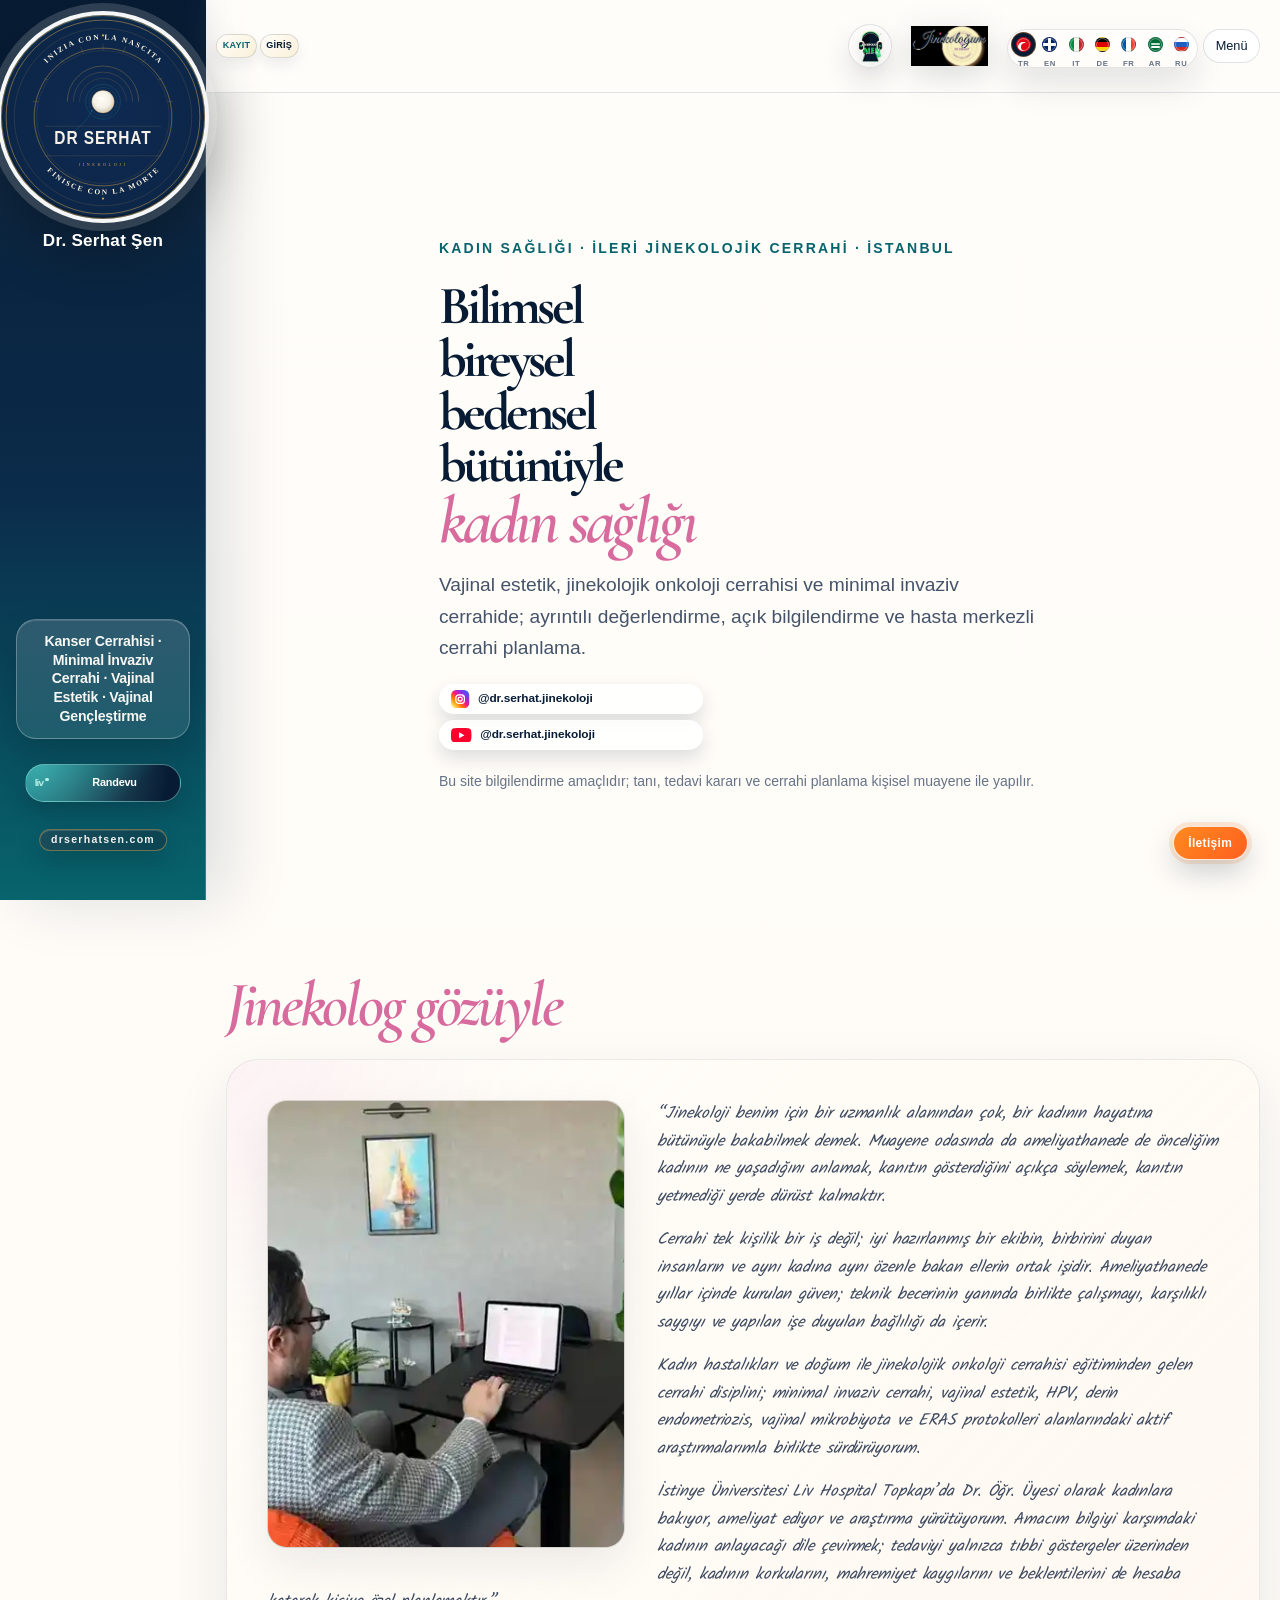
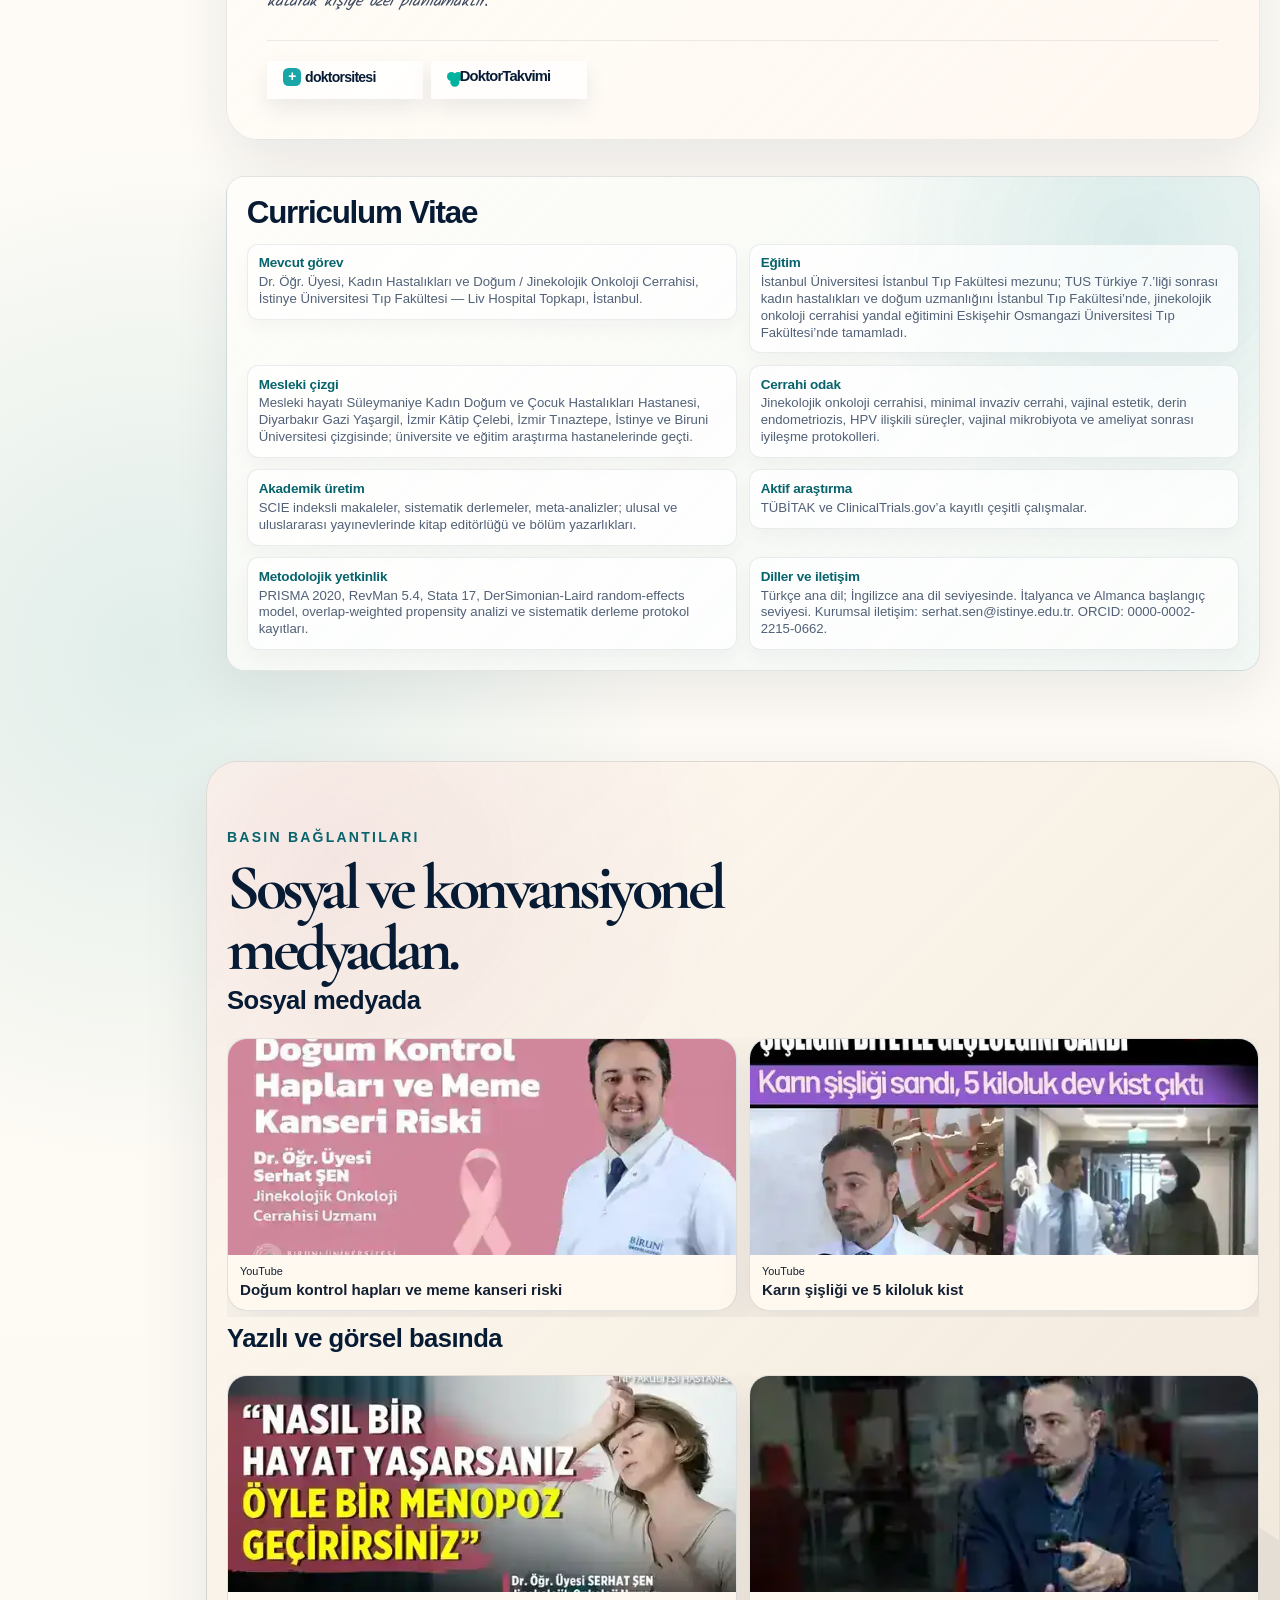
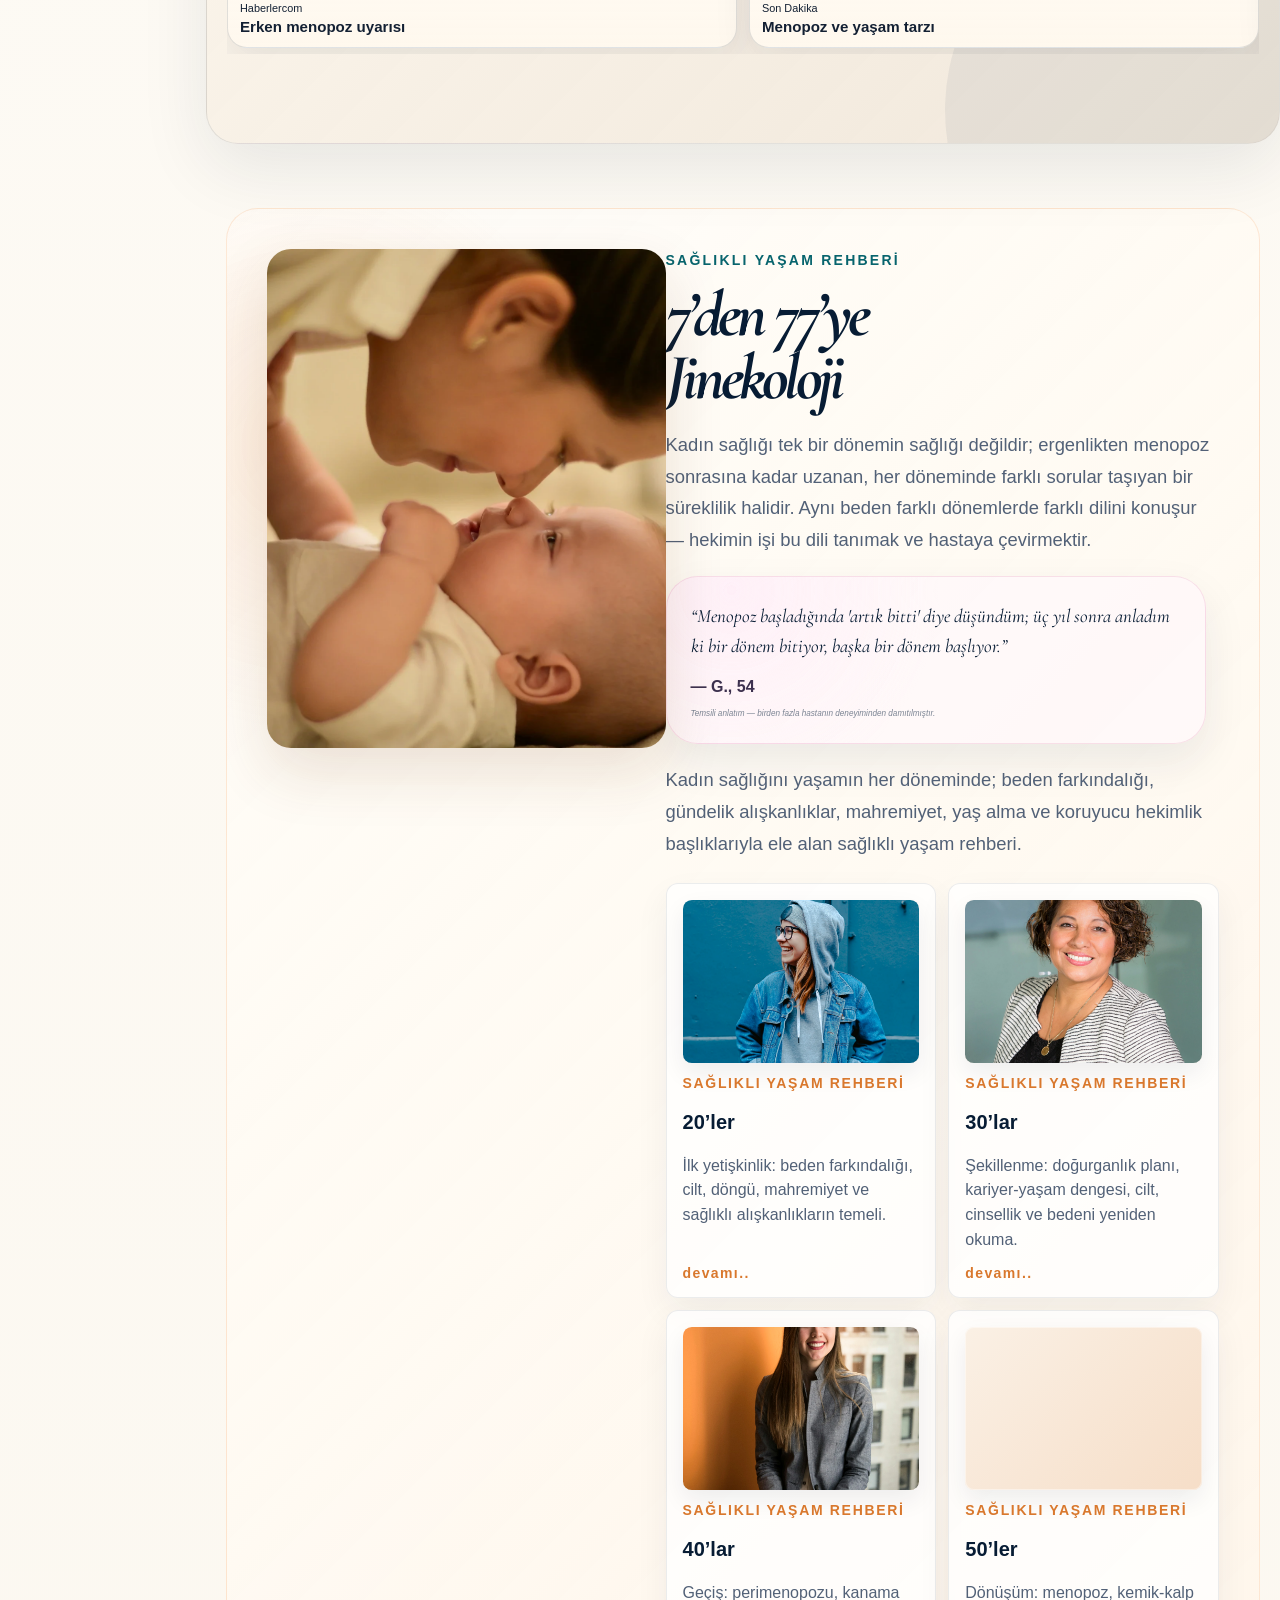
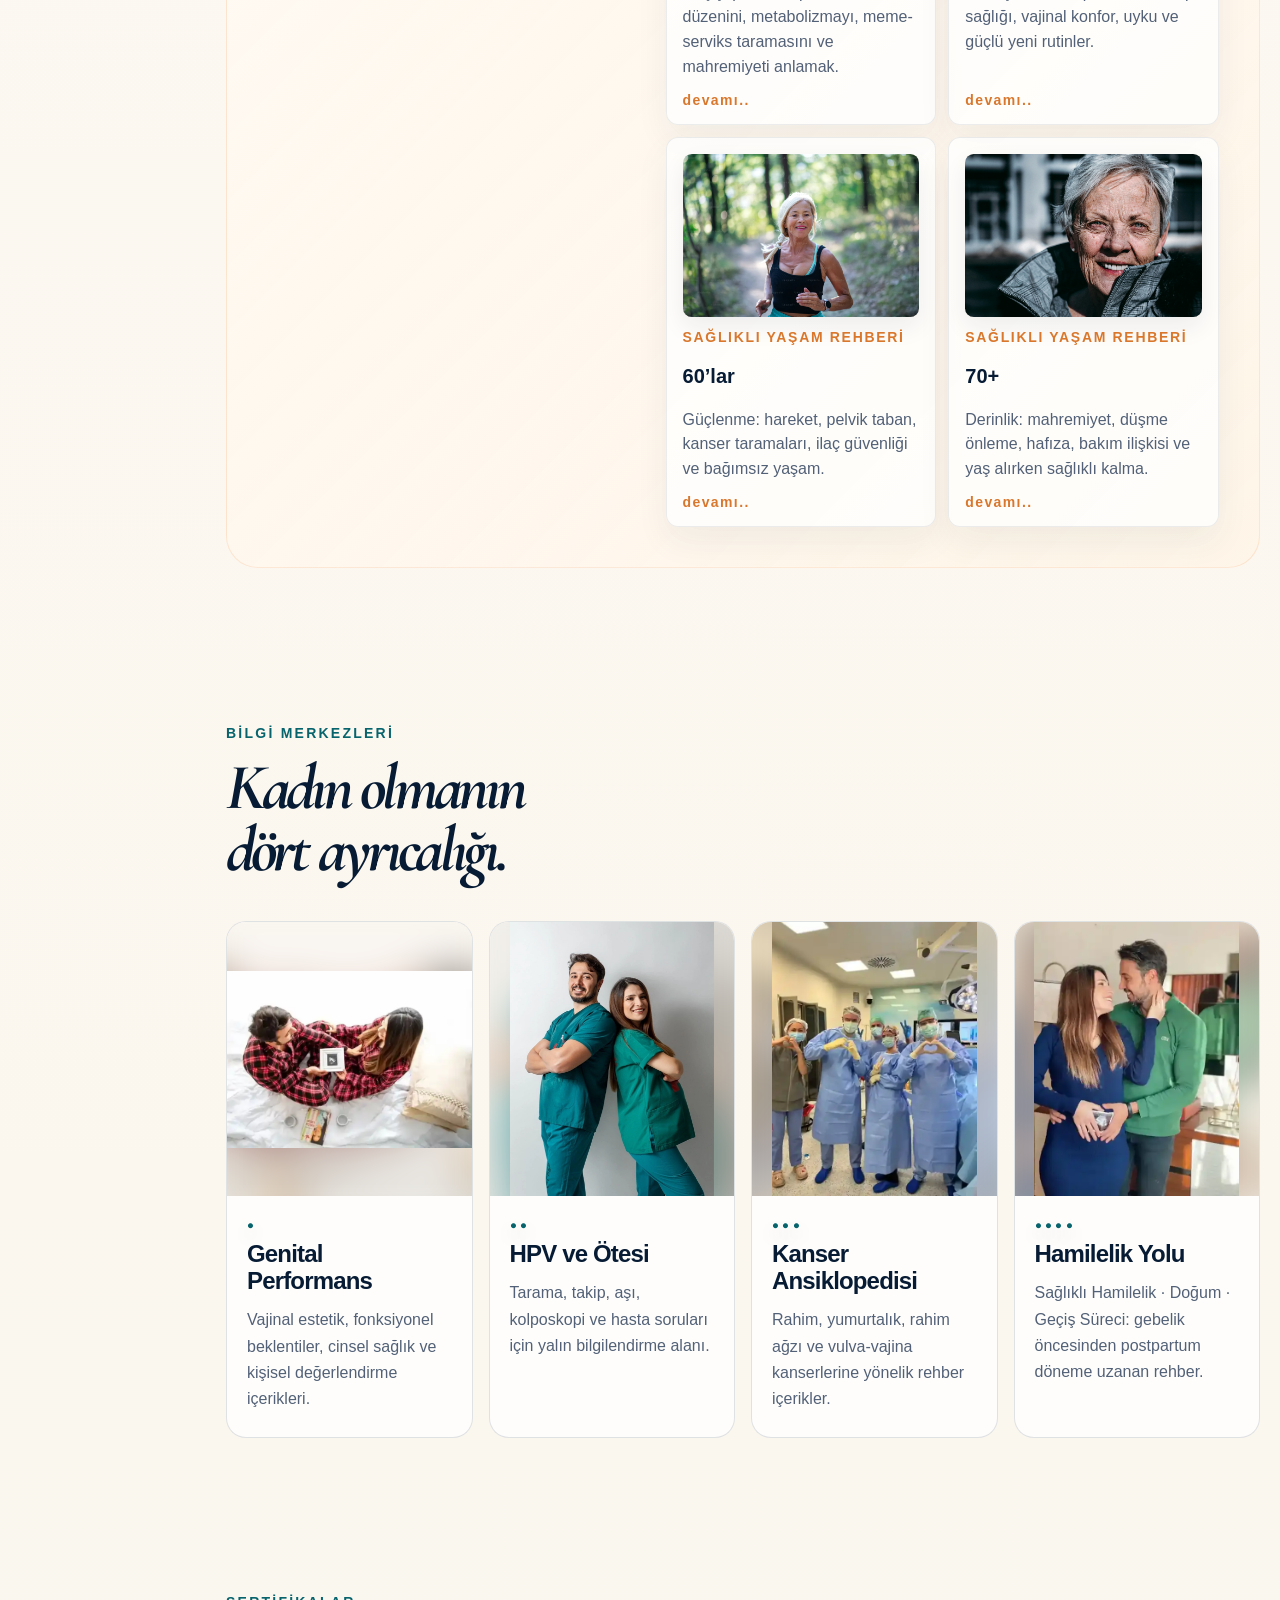
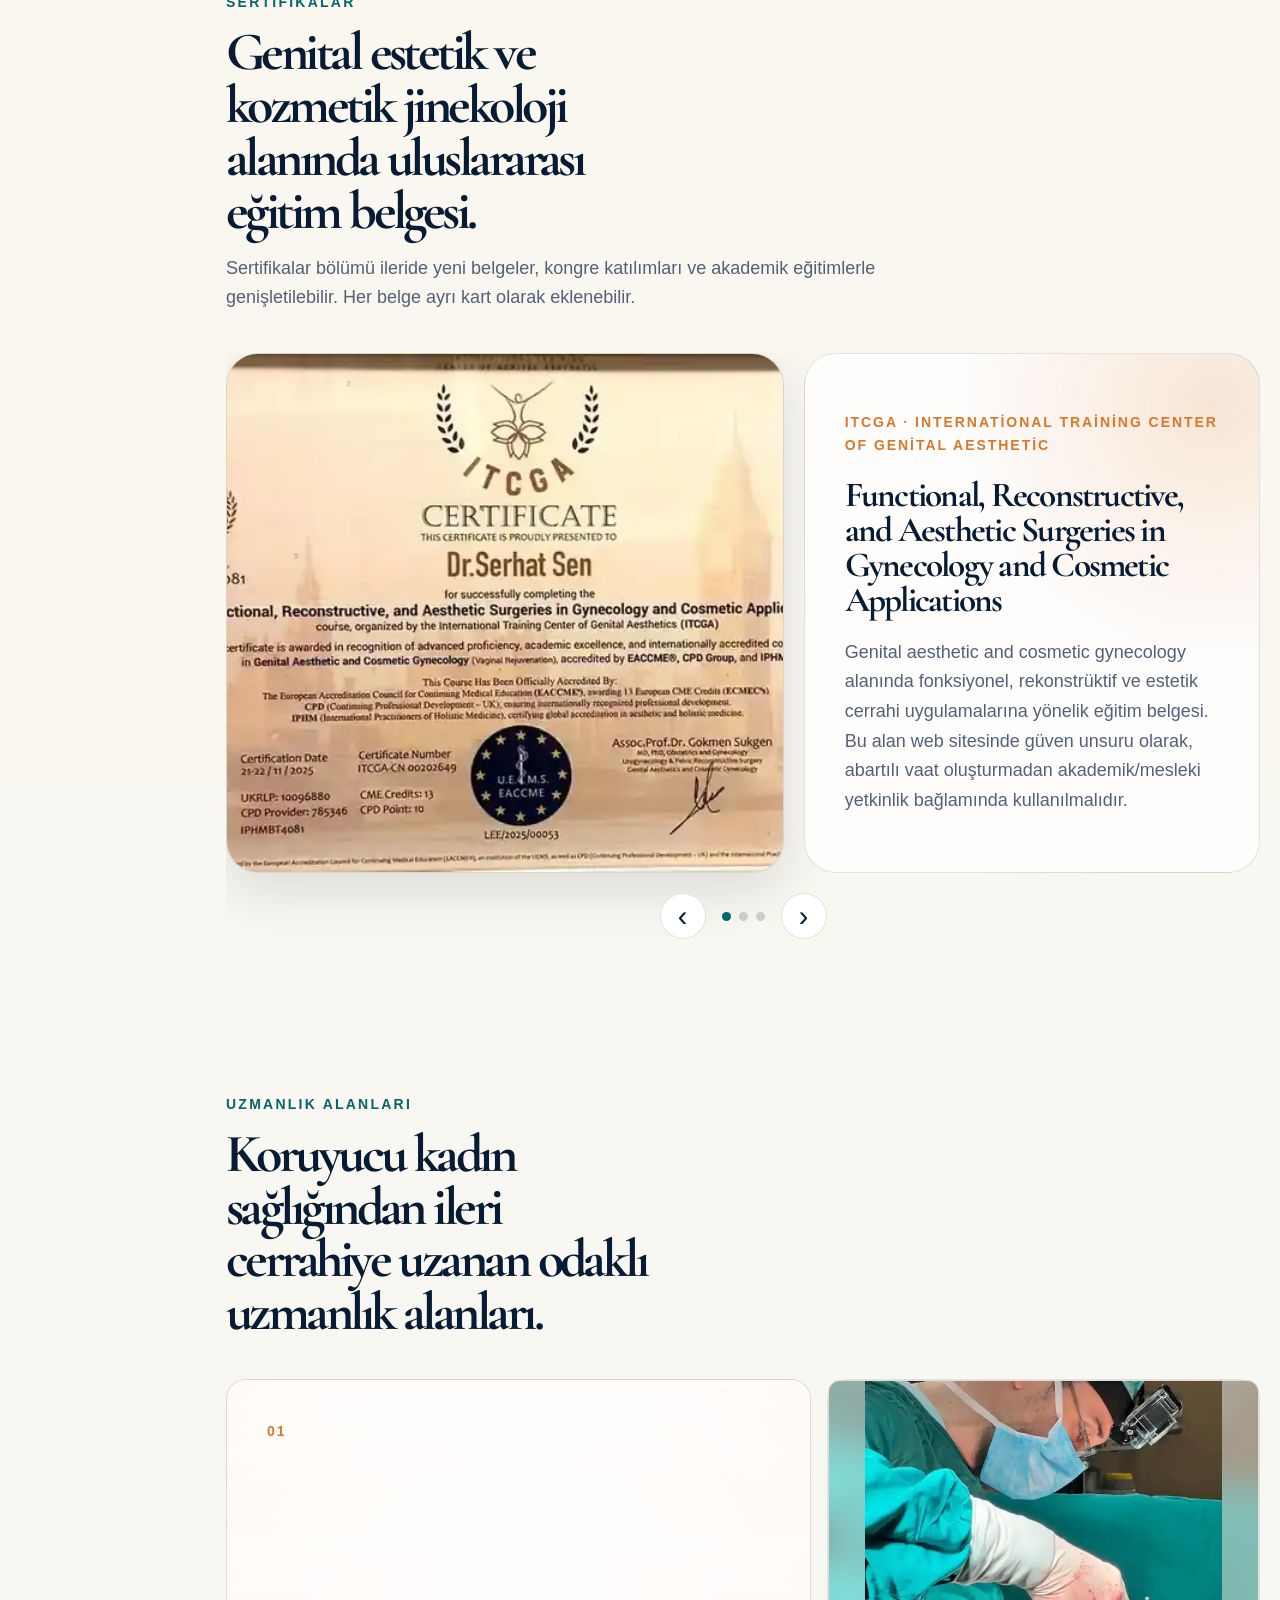
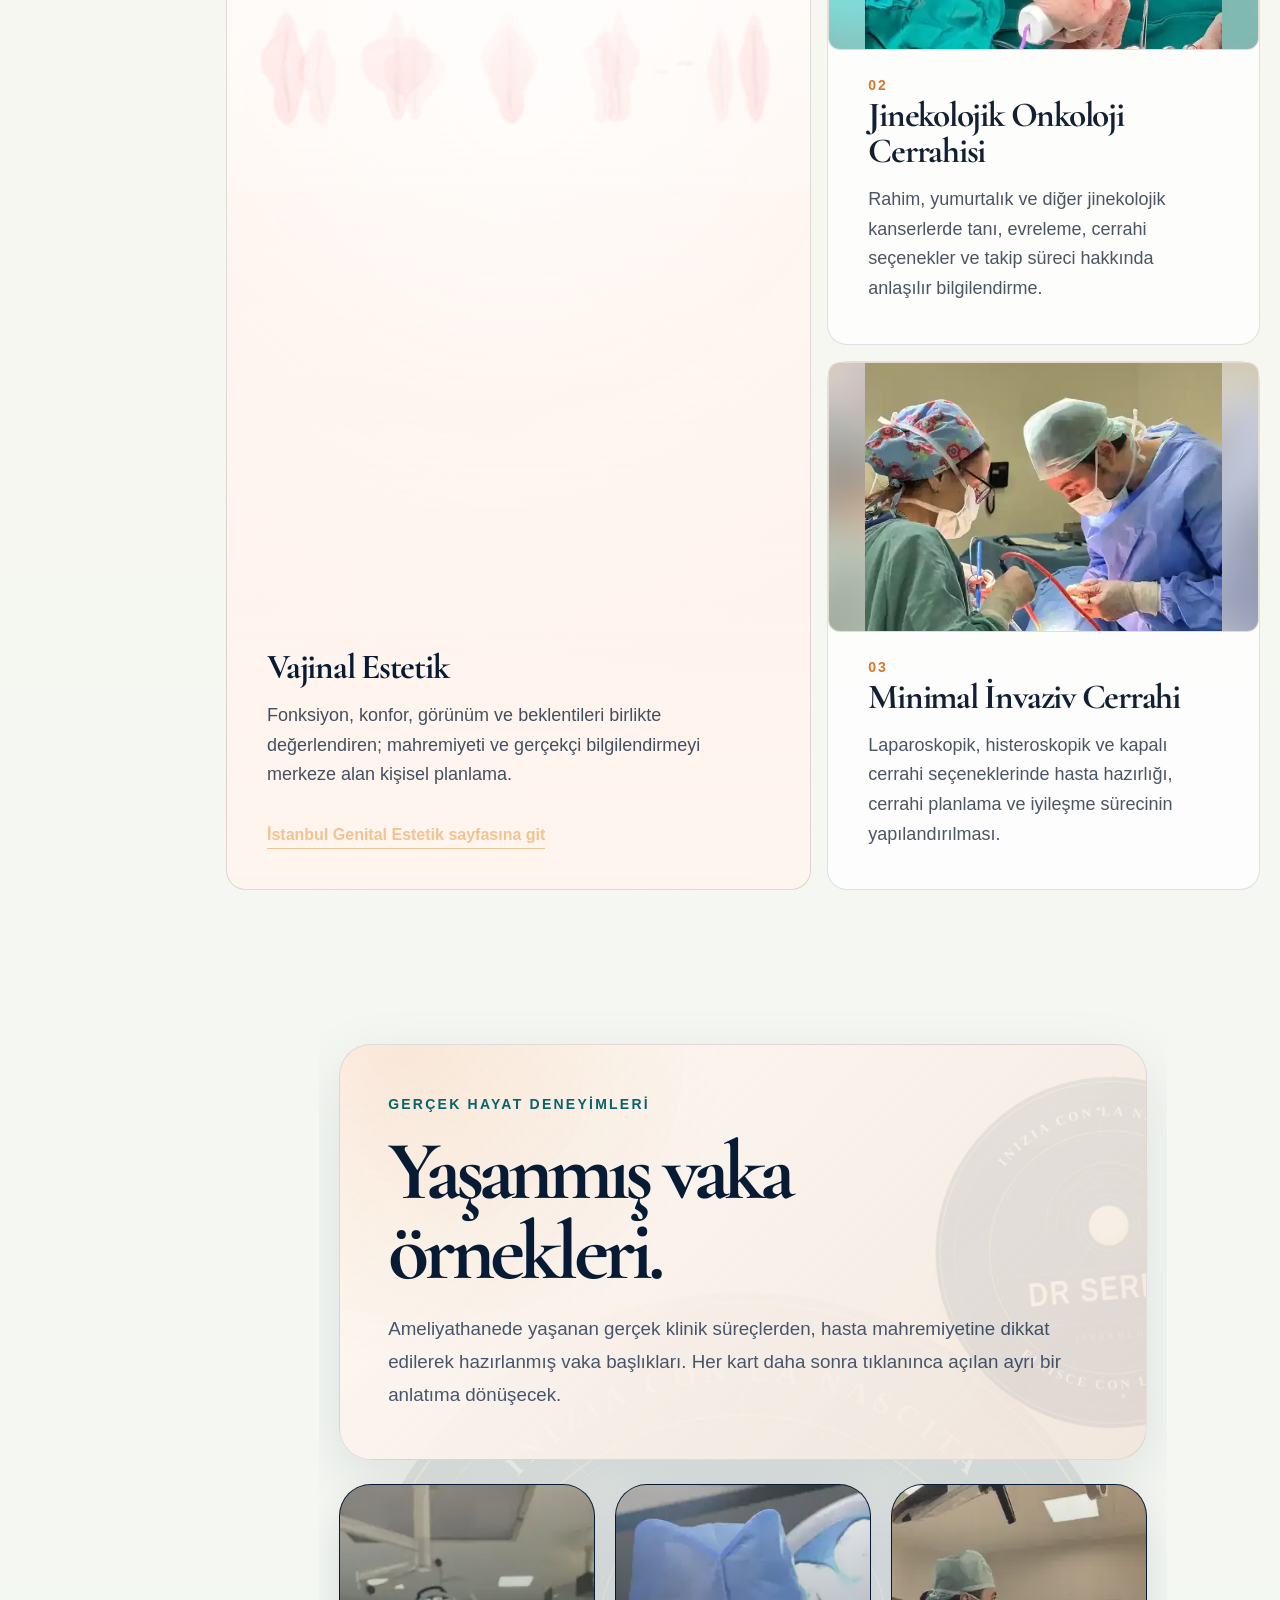
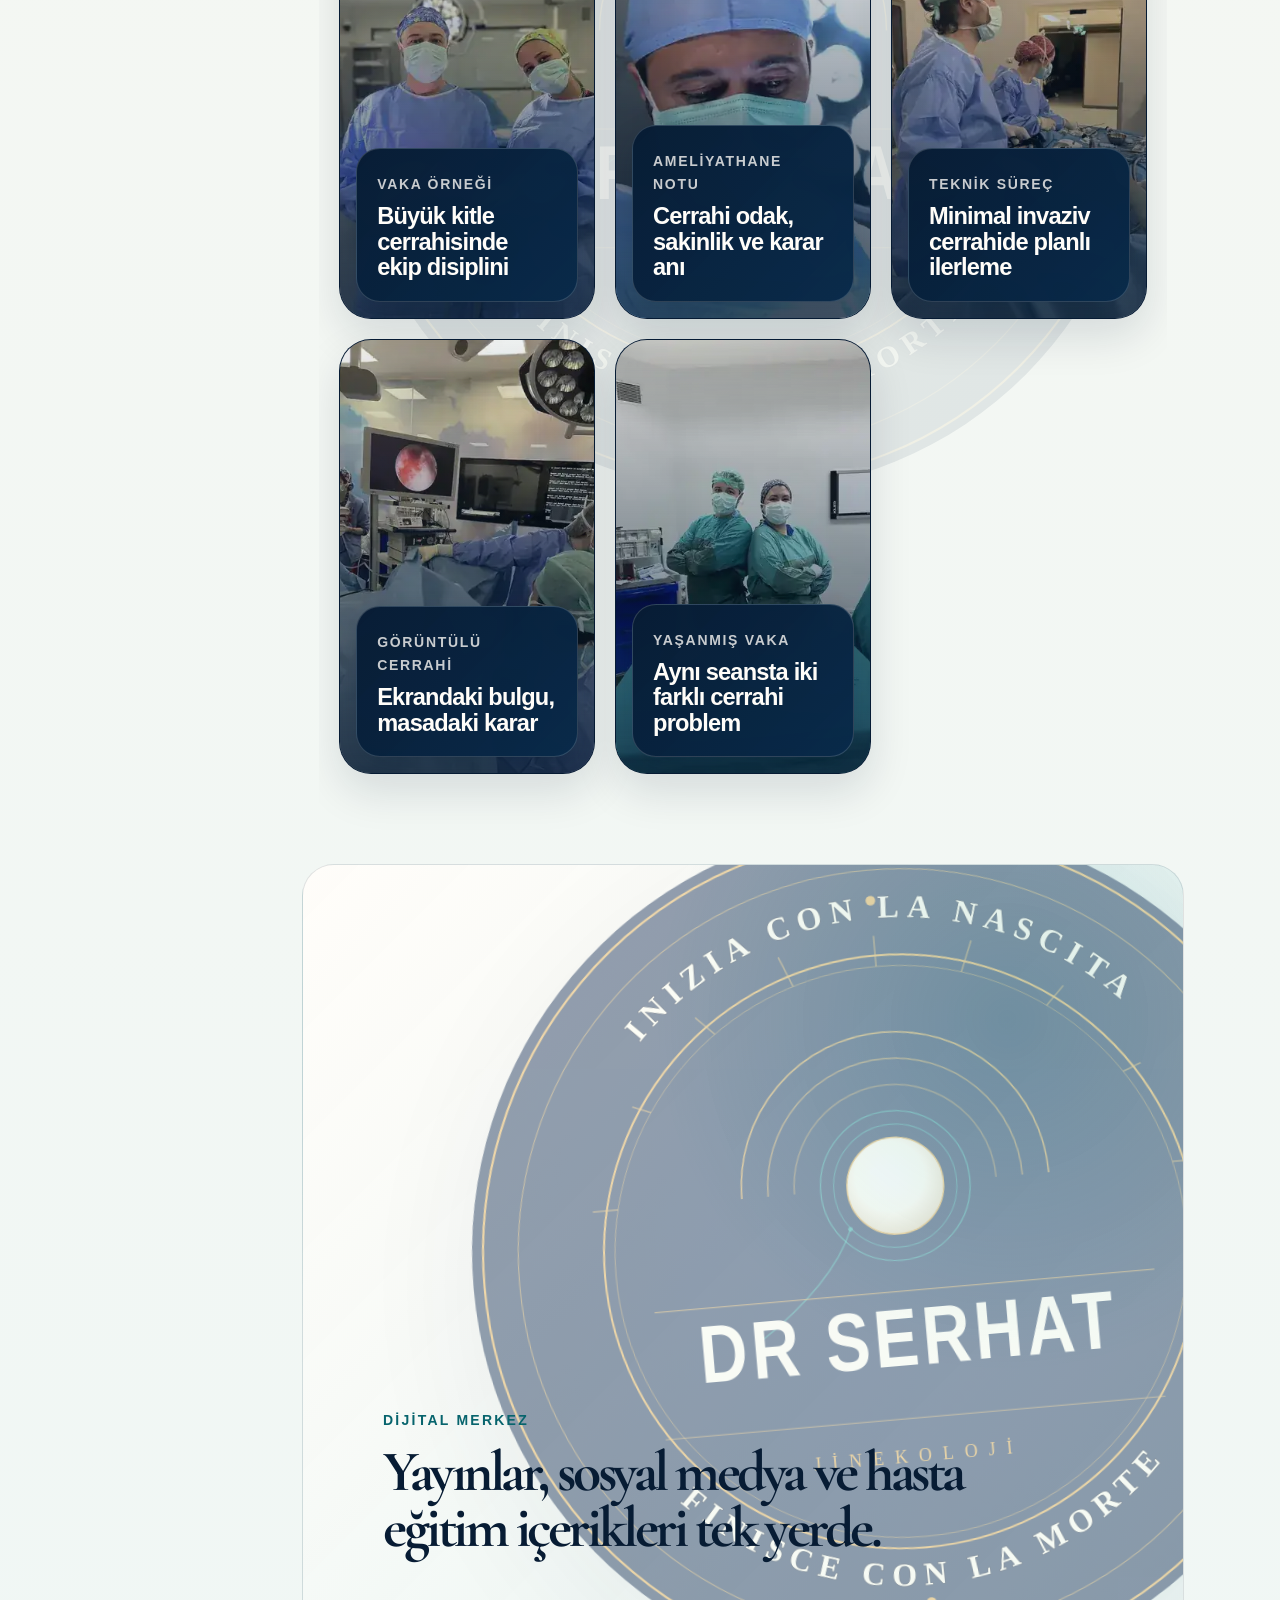
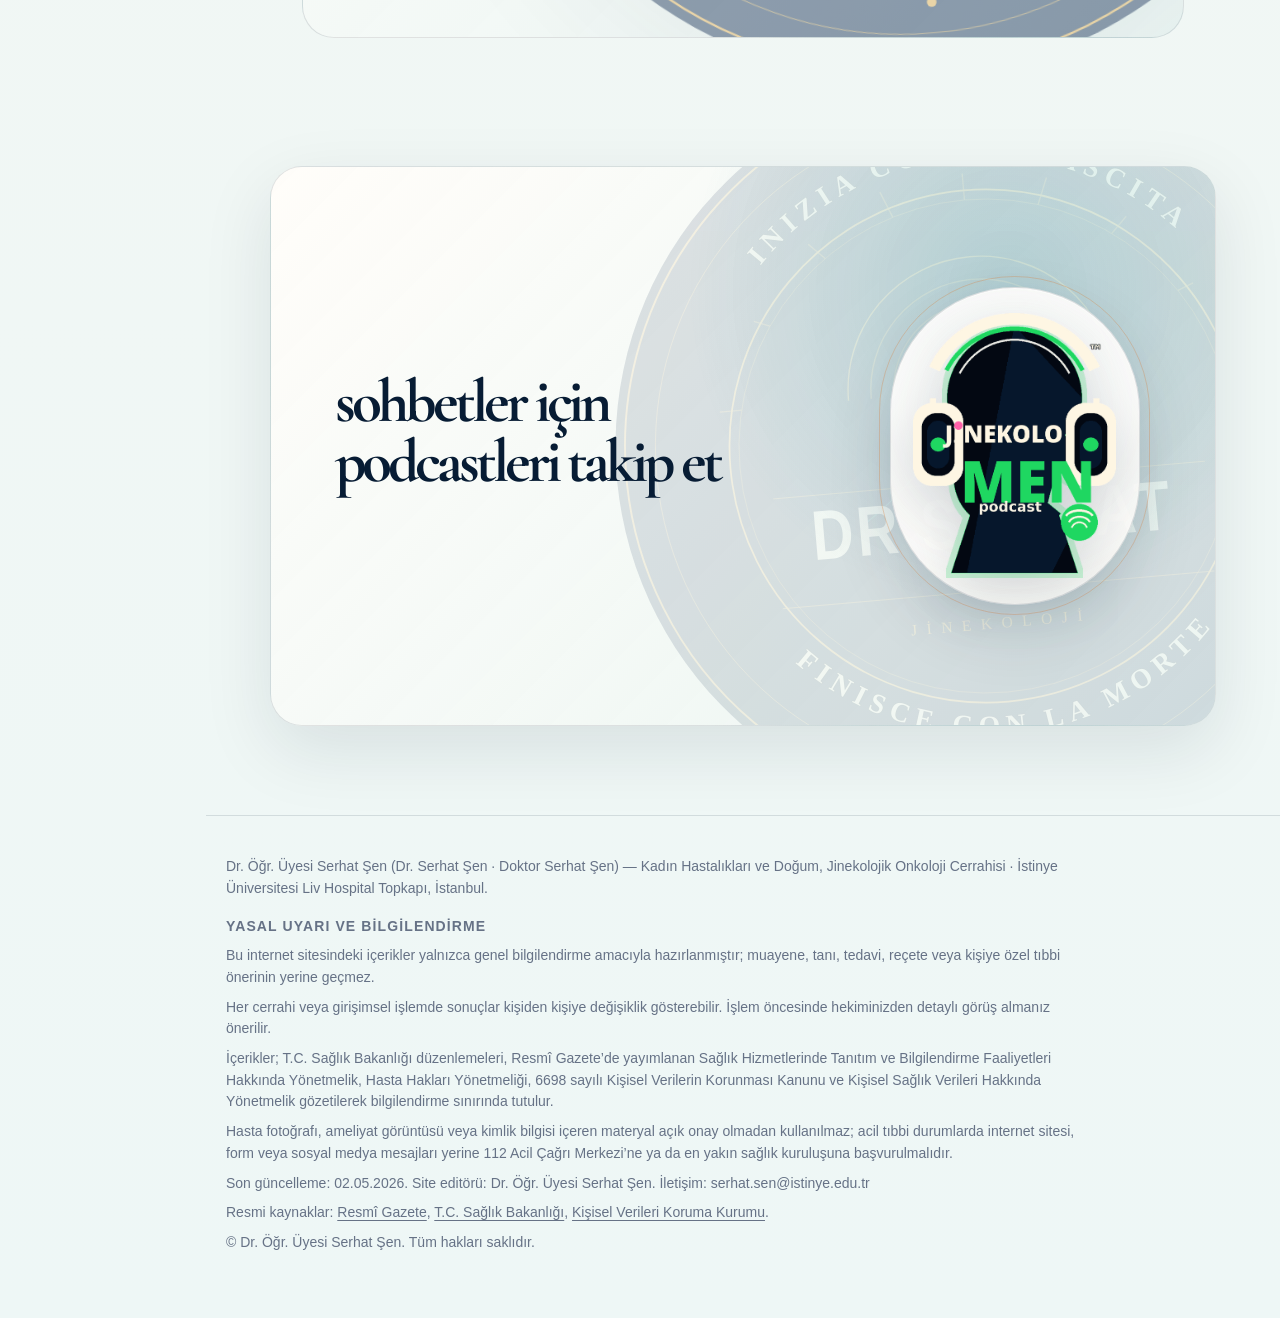
==== commit 5da94f64: "7'den 77'ye photo: portrait crop asset + vertical block layout - Add assets/life-mother-child-portra" ====
--- a/index.html
+++ b/index.html
@@ -746,8 +746,8 @@
 
       <section class="section healthy-content" id="yasam-rehberi" aria-labelledby="healthy-content-title">
         <div class="healthy-content-layout">
-          <figure class="healthy-content-photo" style="--photo-bg: url('assets/life-mother-child.webp')">
-            <img src="assets/life-mother-child.webp" alt="7’den 77’ye jinekoloji sağlıklı yaşam rehberi için aile ve yaşam temalı fotoğraf" />
+          <figure class="healthy-content-photo" style="--photo-bg: url('assets/life-mother-child-portrait.webp')">
+            <img src="assets/life-mother-child-portrait.webp" alt="7’den 77’ye jinekoloji sağlıklı yaşam rehberi için aile ve yaşam temalı fotoğraf" />
           </figure>
           <div class="healthy-content-copy">
             <p class="section-kicker" data-healthy-content-kicker>Sağlıklı Yaşam Rehberi</p>
--- a/styles.css
+++ b/styles.css
@@ -1873,7 +1873,11 @@
 
 .healthy-content-photo {
   position: relative;
-  min-height: min(58vw, 620px);
+  aspect-ratio: 4 / 5;
+  width: 100%;
+  align-self: start;
+  position: sticky;
+  top: var(--space-7);
   overflow: hidden;
   border-radius: calc(var(--radius-xl) - var(--space-2));
   background: #fffaf2;
@@ -1884,12 +1888,10 @@
 .healthy-content-photo::before {
   content: '';
   position: absolute;
-  inset: -8%;
+  inset: 0;
   z-index: 0;
   background: var(--photo-bg) center / cover no-repeat;
-  filter: blur(4px);
-  opacity: 0.08;
-  transform: scale(1.02);
+  opacity: 0;
 }
 
 .healthy-content-photo img {
@@ -1899,7 +1901,7 @@
   width: 100%;
   height: 100%;
   object-fit: cover;
-  object-position: center 42%;
+  object-position: center;
 }
 
 .healthy-content-copy {
@@ -7346,7 +7348,10 @@
   }
 
   .healthy-content-photo {
-    min-height: 360px;
+    aspect-ratio: 1 / 1;
+    width: min(100%, 480px);
+    margin-inline: auto;
+    min-height: 0;
   }
 
   .healthy-content-cards {
@@ -7520,7 +7525,8 @@
   }
 
   .healthy-content-photo {
-    min-height: clamp(500px, 62vw, 640px);
+    aspect-ratio: 4 / 5;
+    min-height: 0;
   }
 
   .healthy-content-copy {
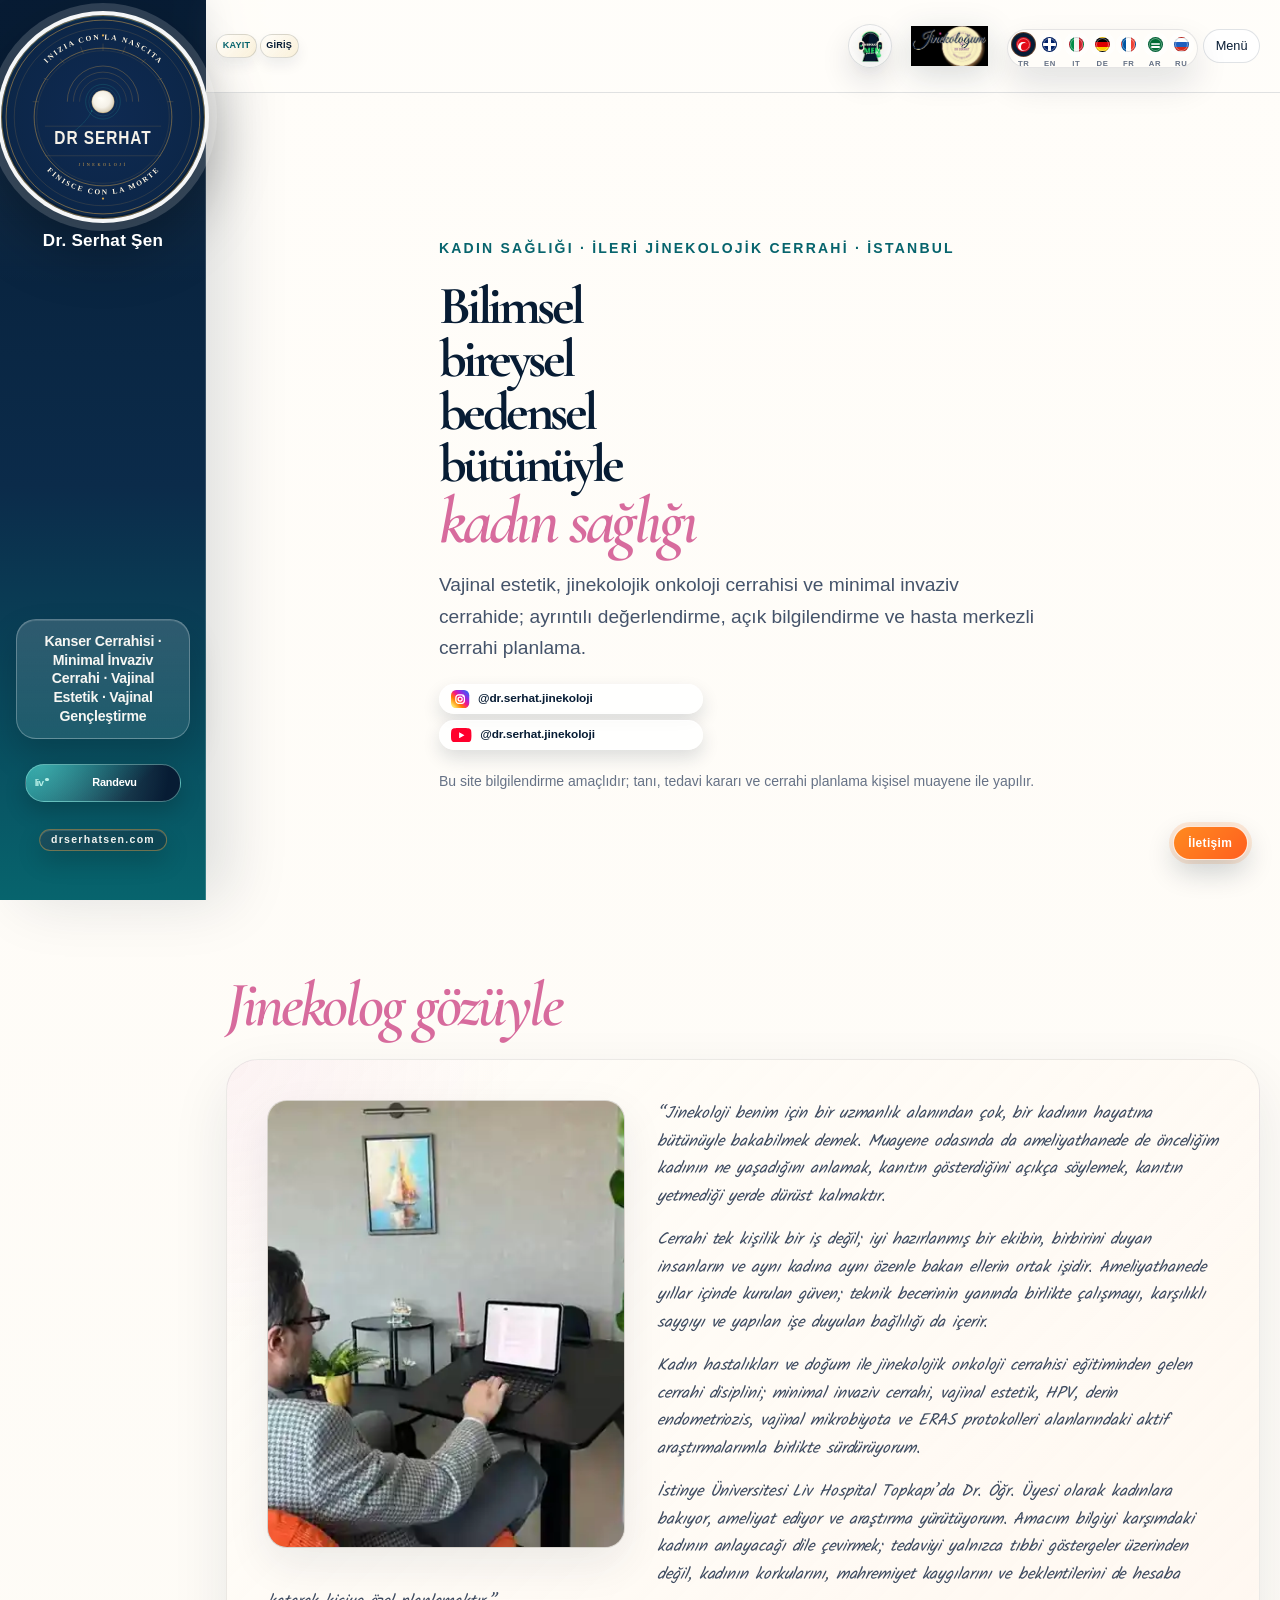
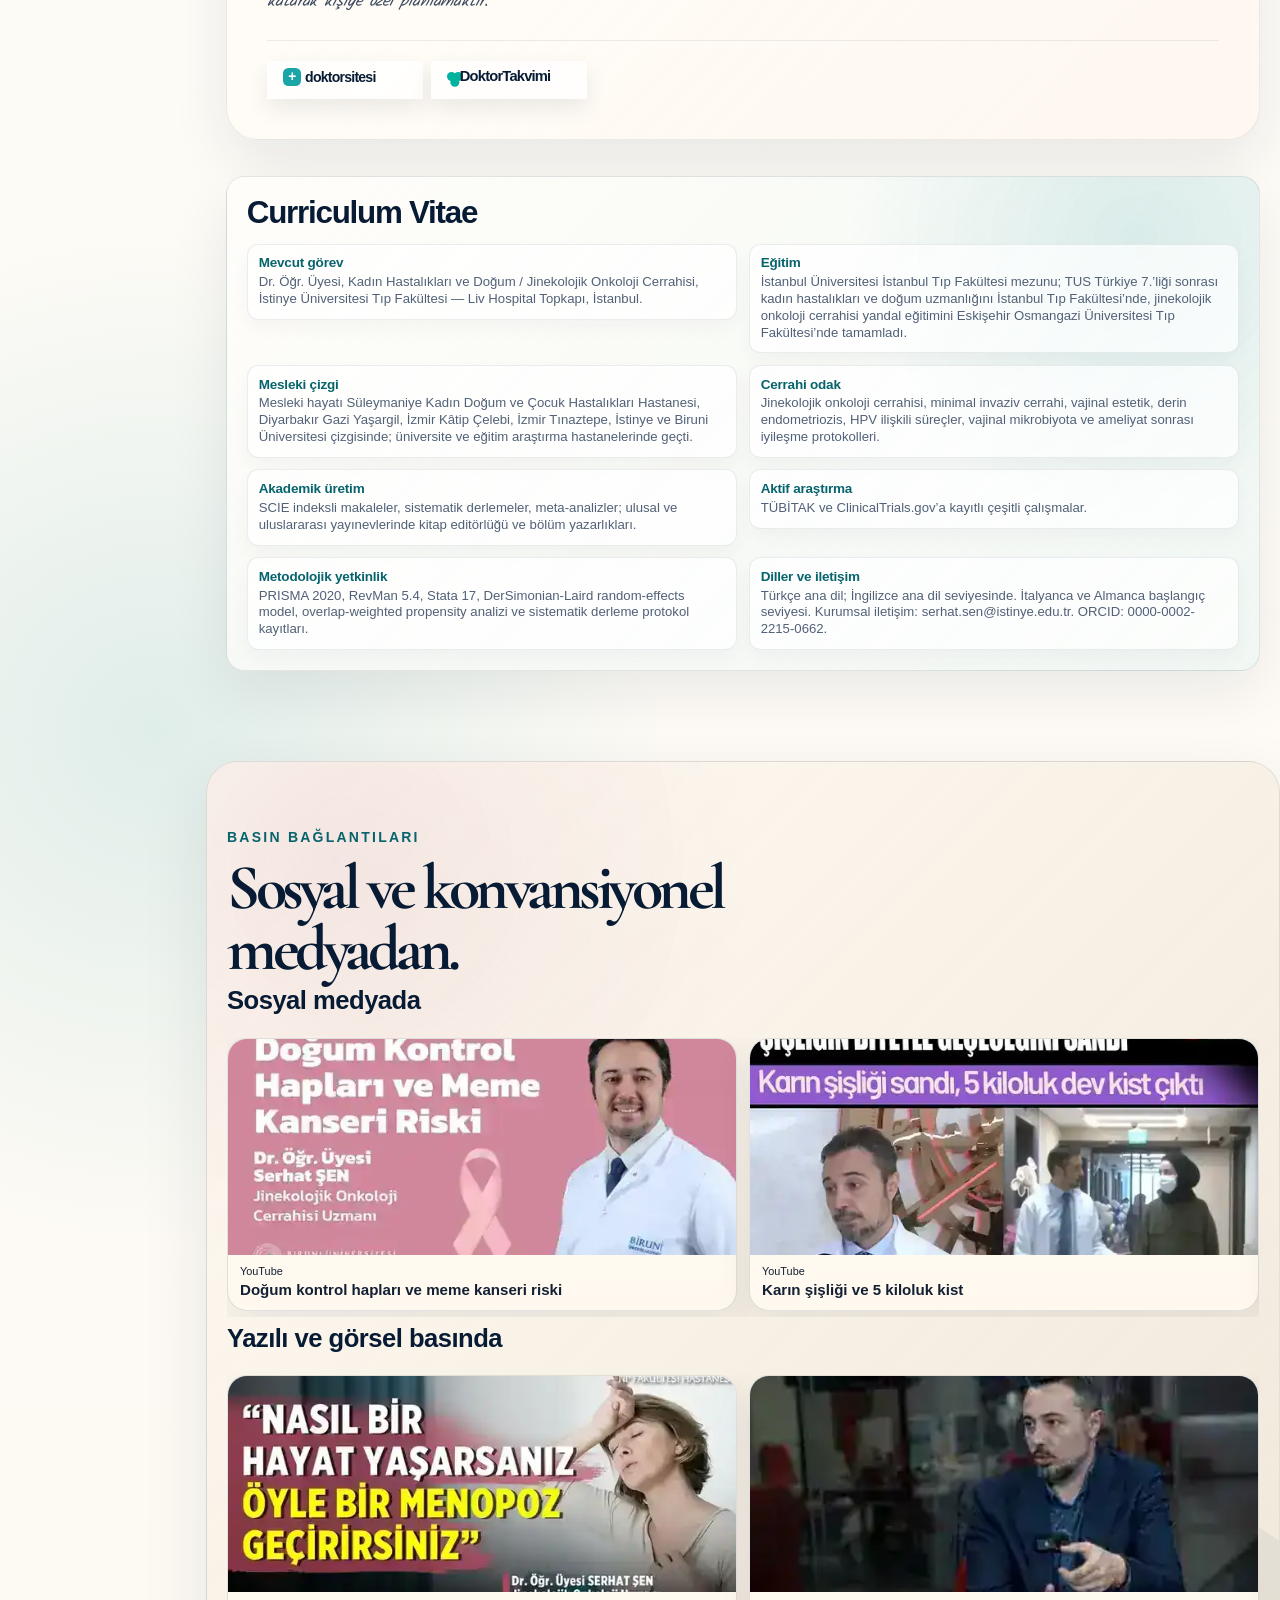
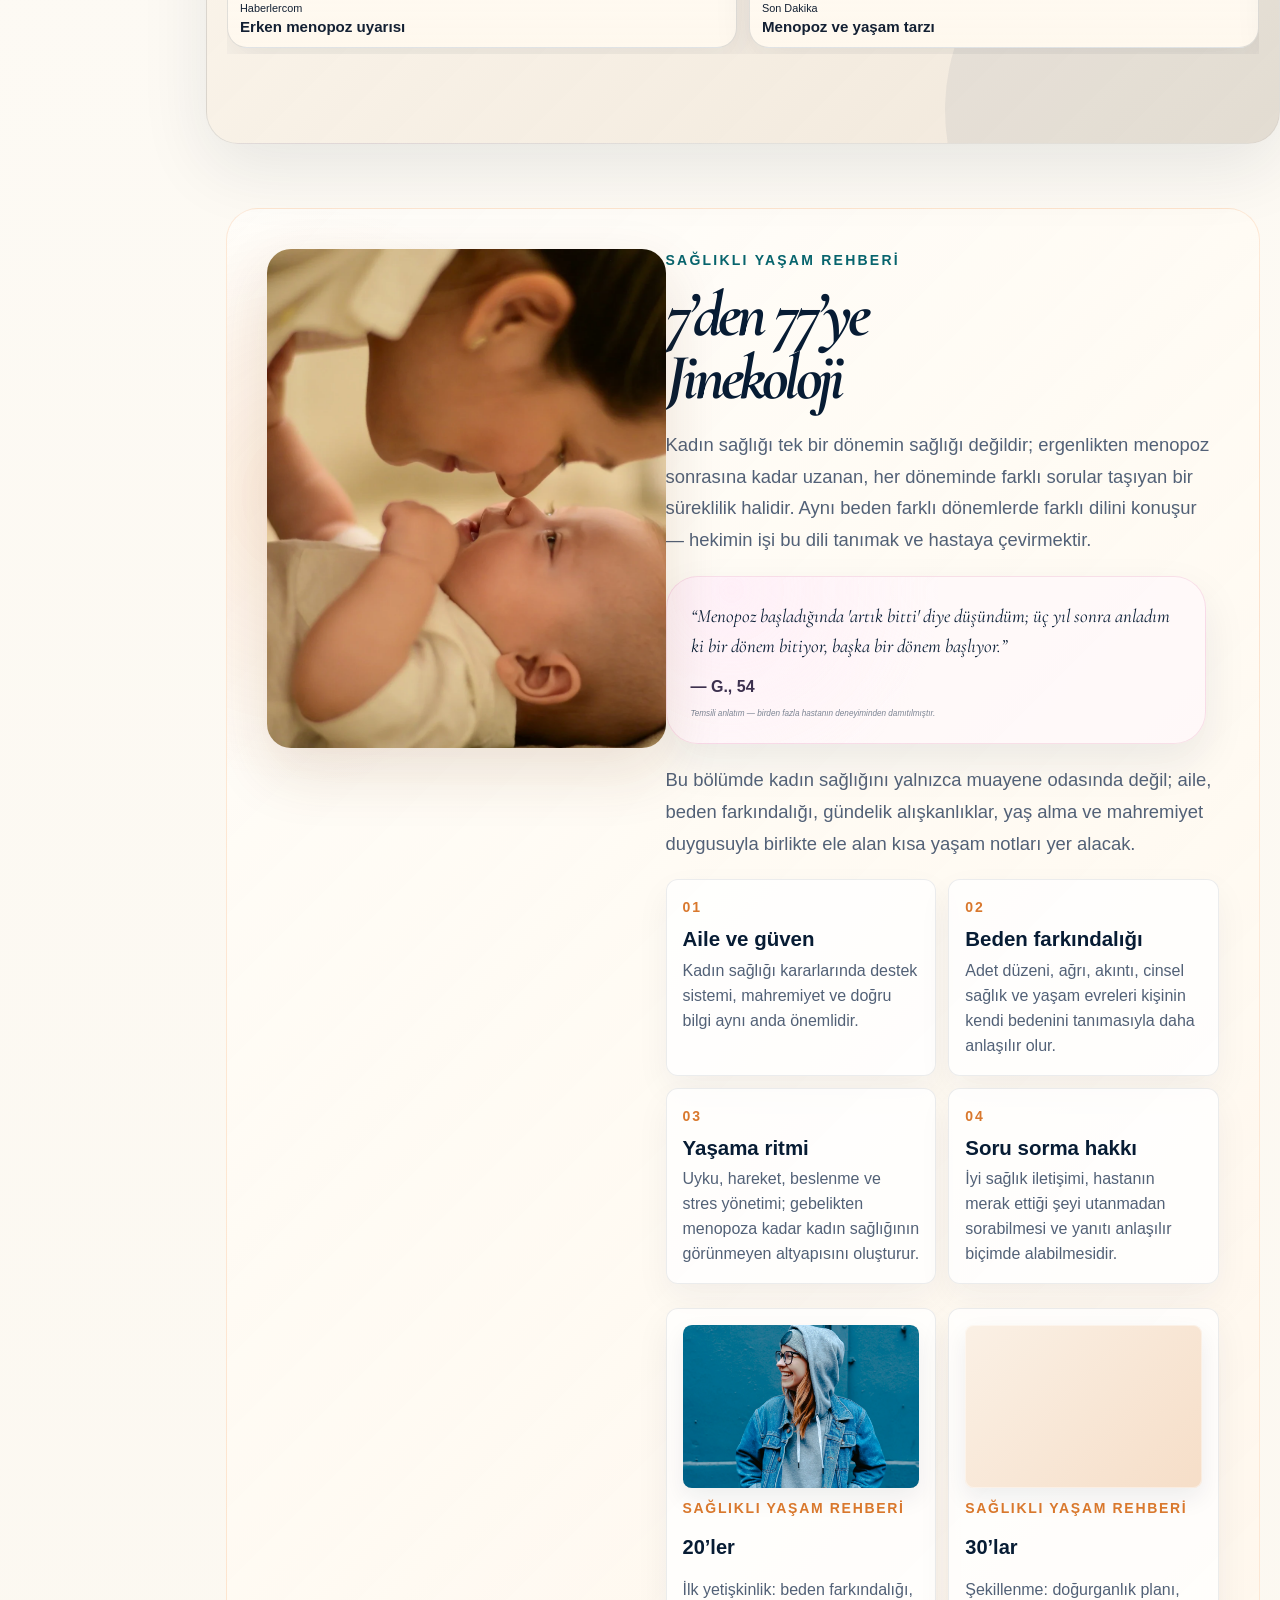
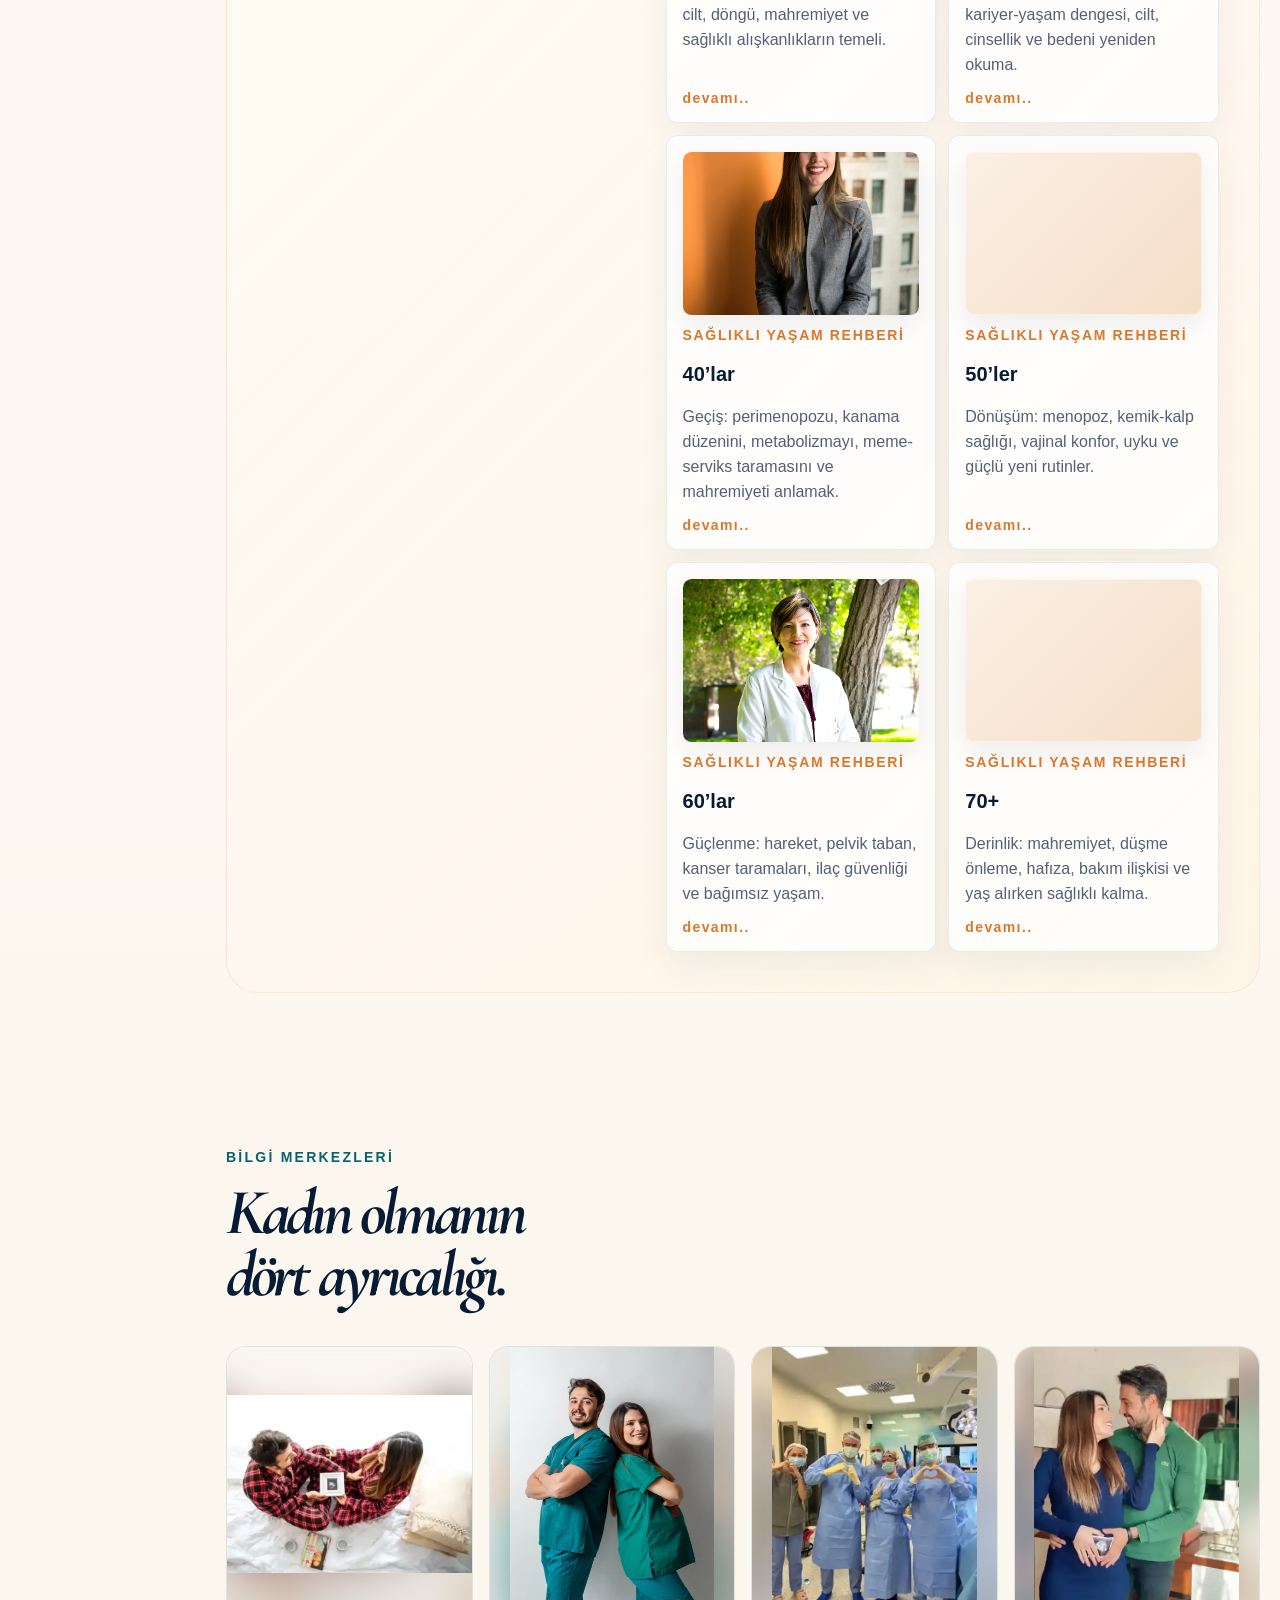
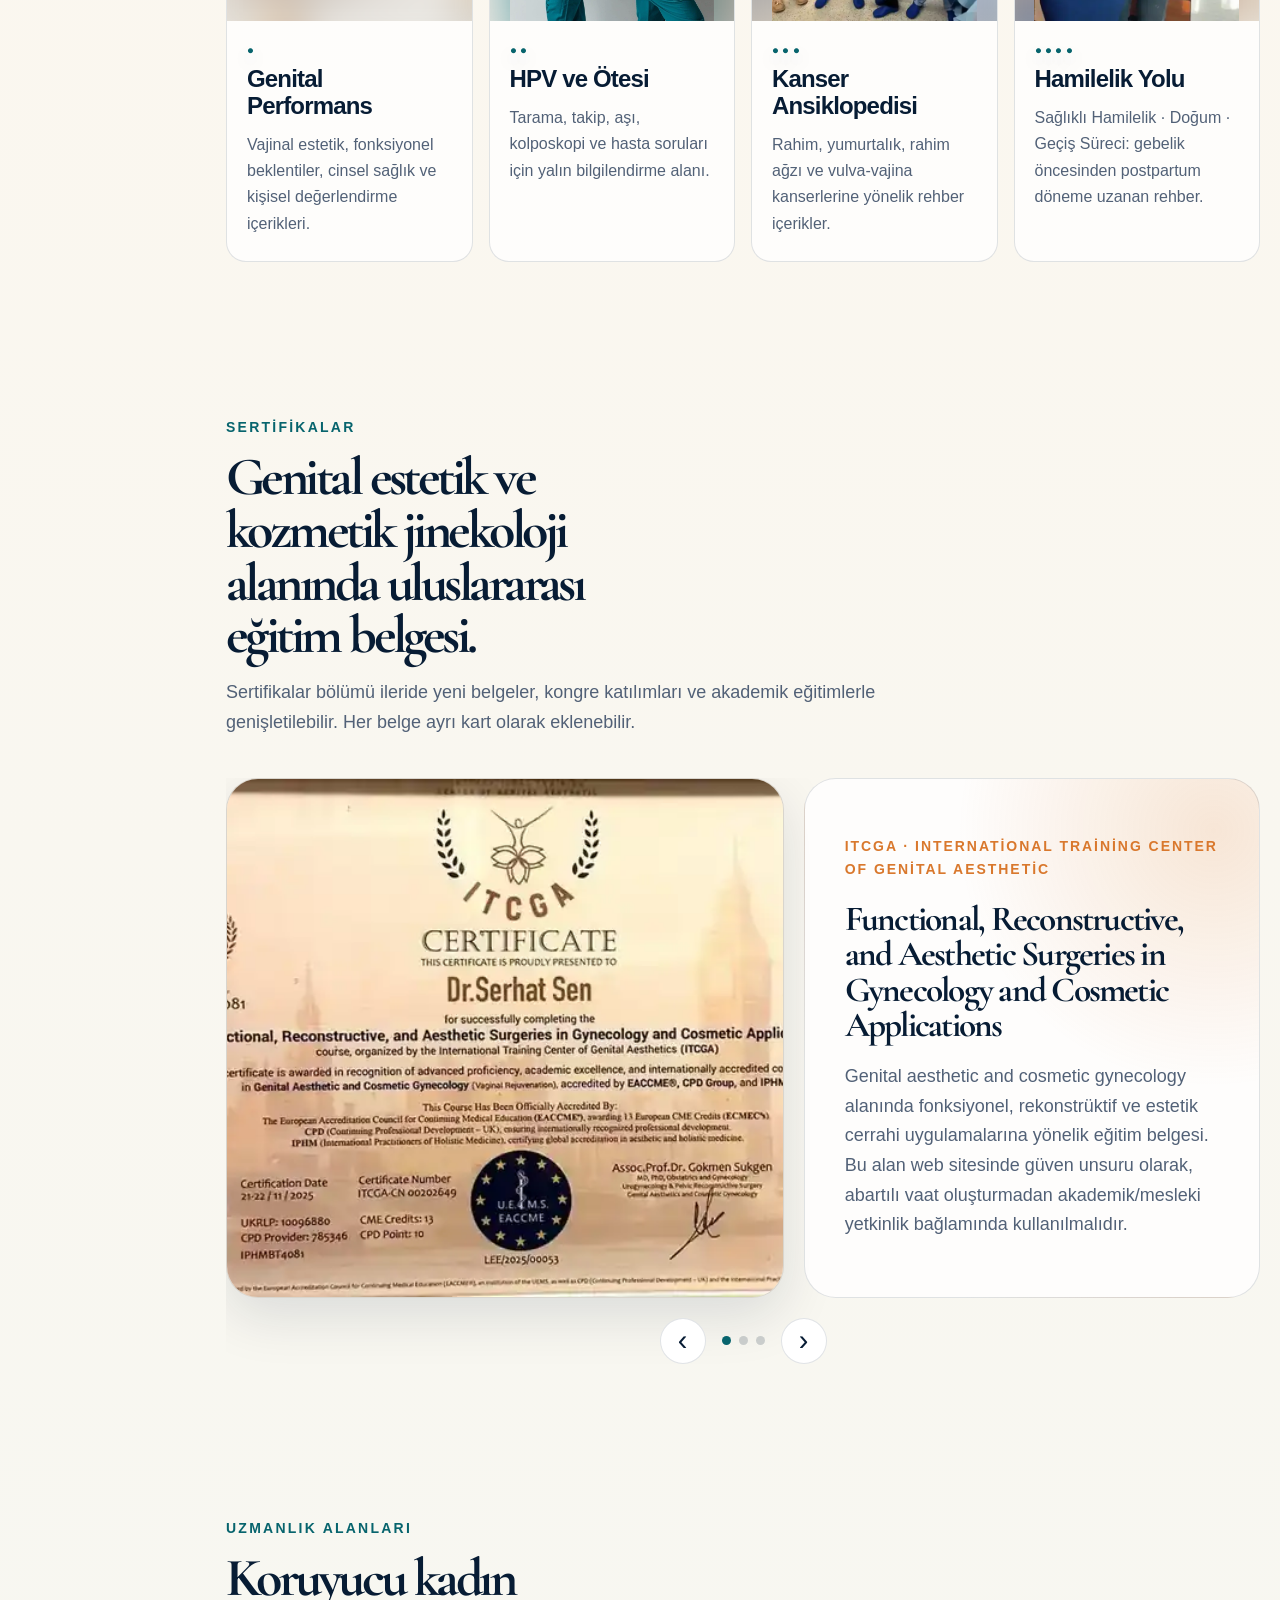
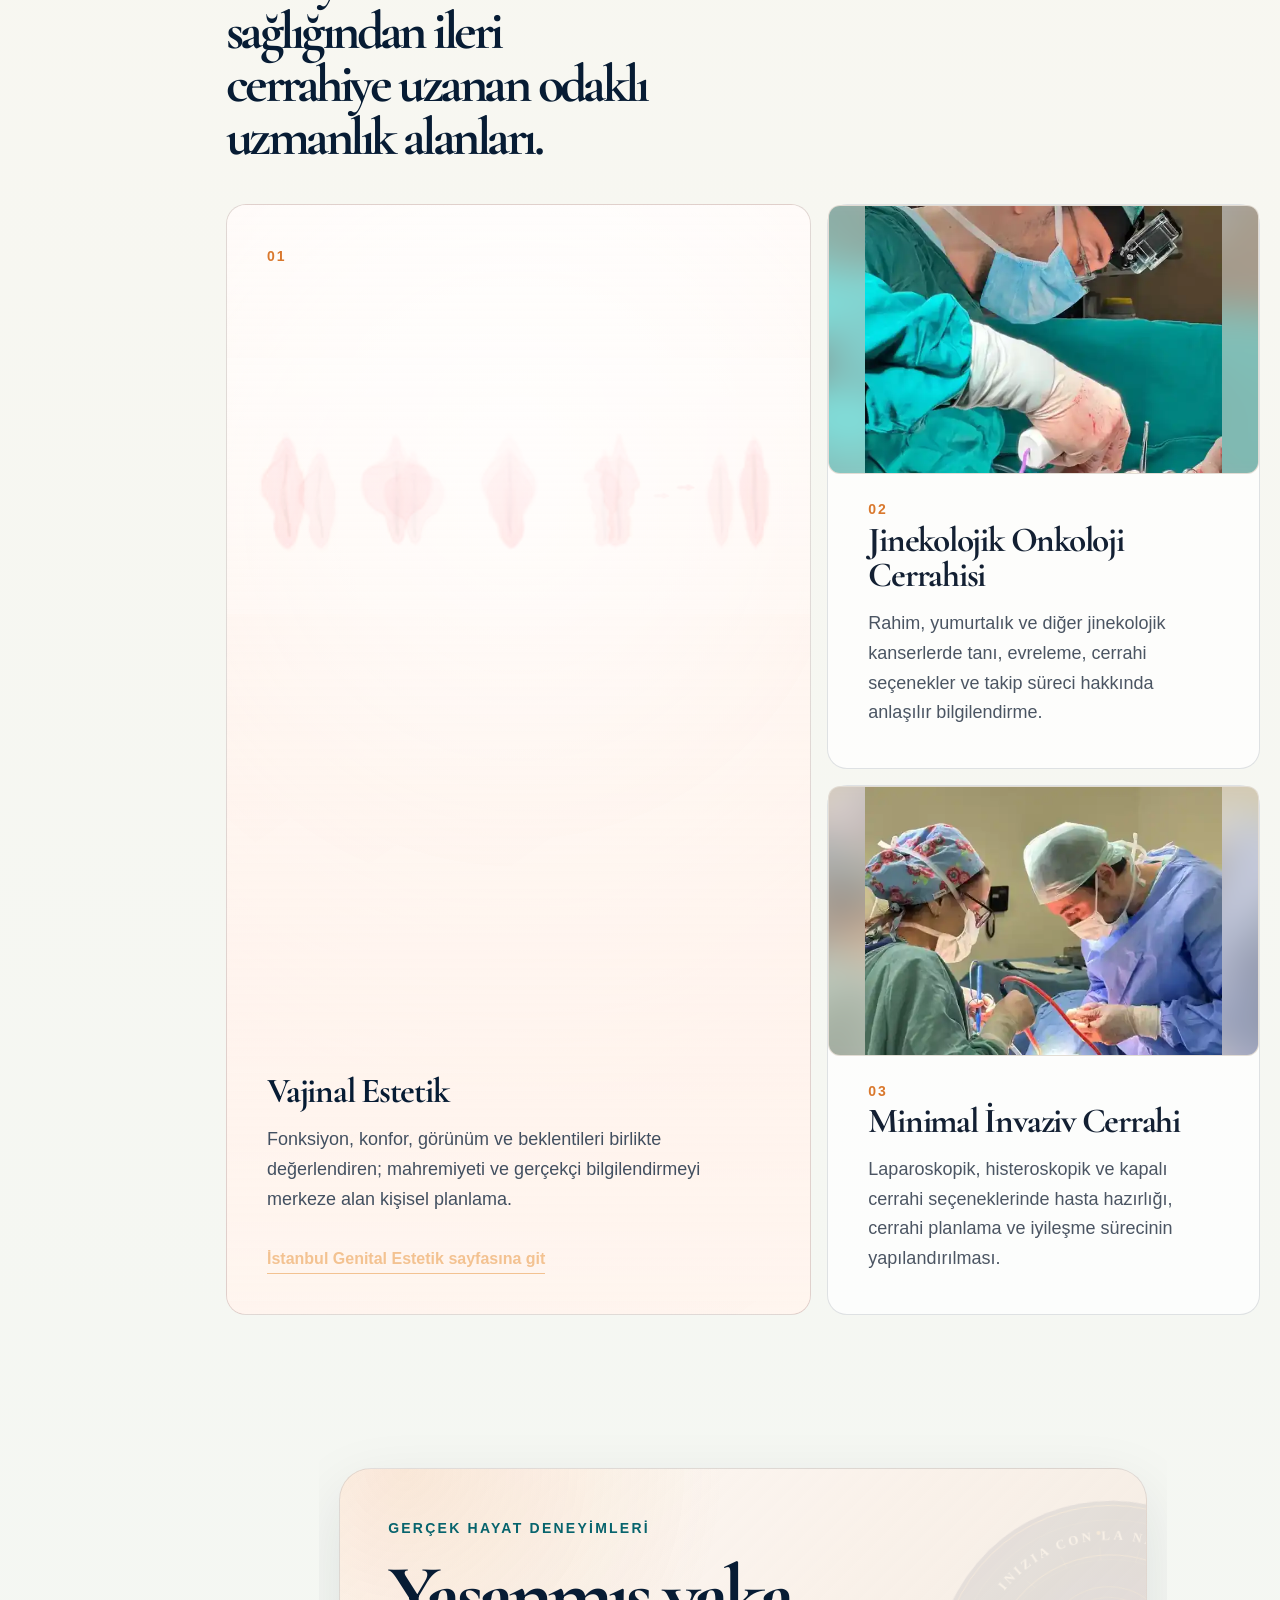
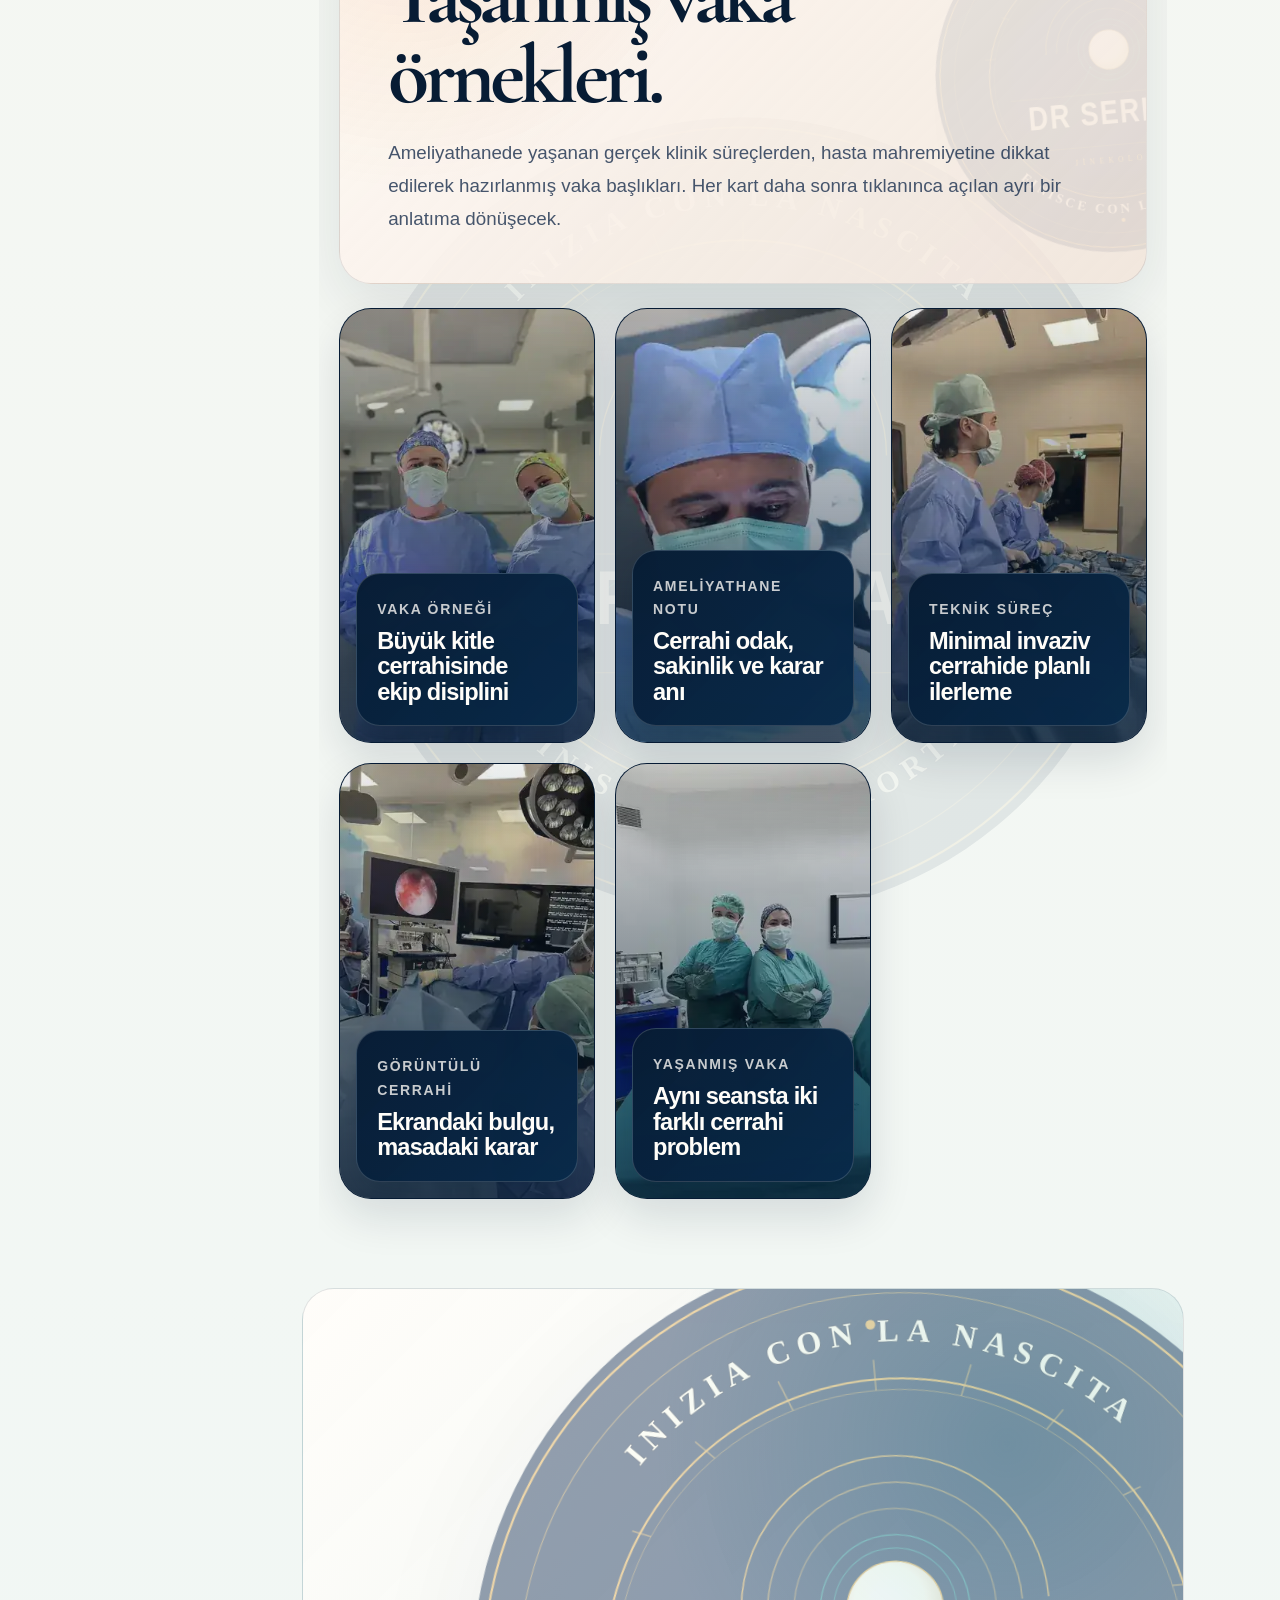
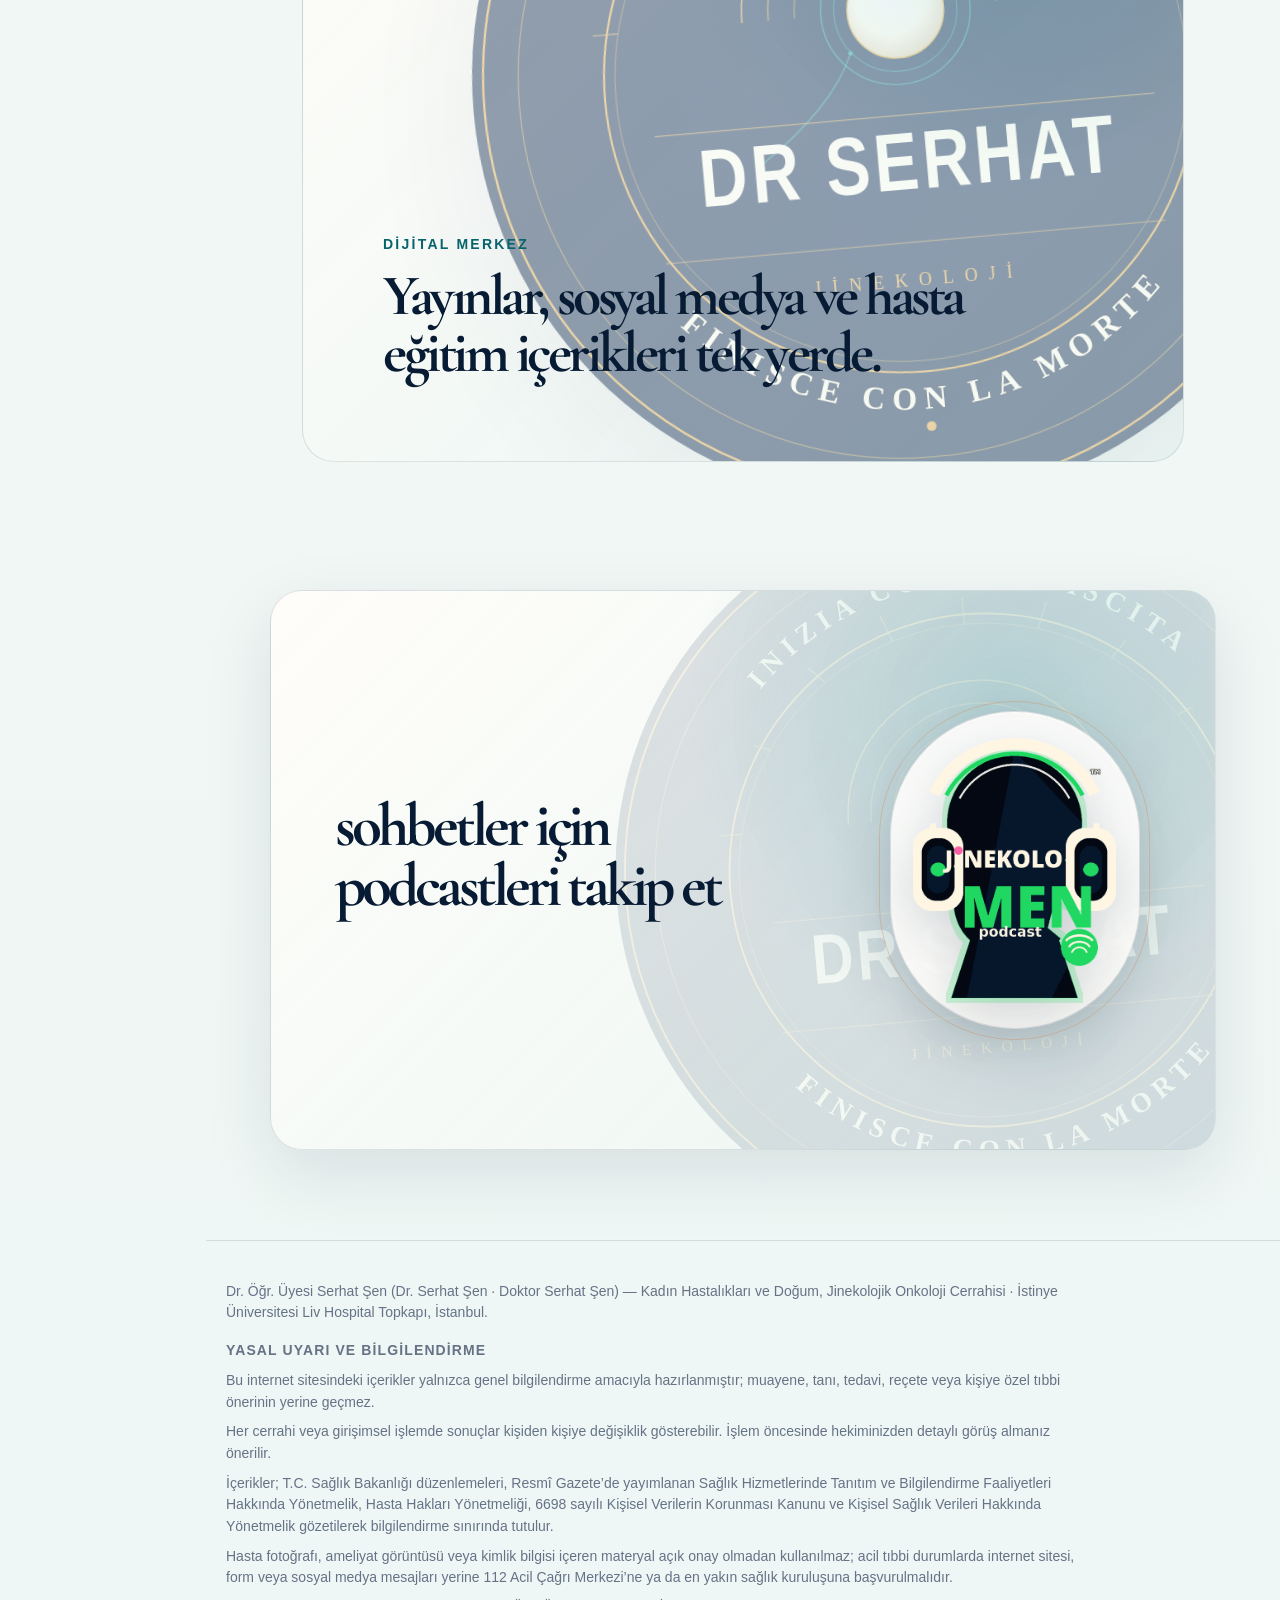
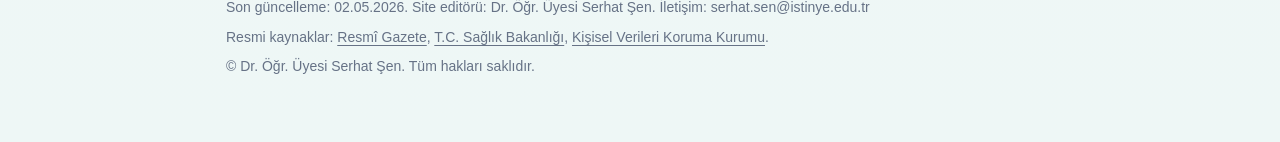
==== commit 42b02a65: "7'den 77'ye: add 4-card themed intro grid (Aile/Beden/Yaşam/Soru) above decade cards - New .healthy-" ====
--- a/index.html
+++ b/index.html
@@ -759,9 +759,32 @@
               <p>Temsili anlatım — birden fazla hastanın deneyiminden damıtılmıştır.</p>
             </figure>
             <p data-healthy-content-text>
-              Kadın sağlığını yaşamın her döneminde; beden farkındalığı, gündelik alışkanlıklar,
-              mahremiyet, yaş alma ve koruyucu hekimlik başlıklarıyla ele alan sağlıklı yaşam rehberi.
+              Bu bölümde kadın sağlığını yalnızca muayene odasında değil; aile, beden farkındalığı,
+              gündelik alışkanlıklar, yaş alma ve mahremiyet duygusuyla birlikte ele alan kısa yaşam
+              notları yer alacak.
             </p>
+            <div class="healthy-themes-grid" data-healthy-themes-grid aria-label="7’den 77’ye yaşam notları temaları">
+              <article data-healthy-theme-card>
+                <span>01</span>
+                <h3>Aile ve güven</h3>
+                <p>Kadın sağlığı kararlarında destek sistemi, mahremiyet ve doğru bilgi aynı anda önemlidir.</p>
+              </article>
+              <article data-healthy-theme-card>
+                <span>02</span>
+                <h3>Beden farkındalığı</h3>
+                <p>Adet düzeni, ağrı, akıntı, cinsel sağlık ve yaşam evreleri kişinin kendi bedenini tanımasıyla daha anlaşılır olur.</p>
+              </article>
+              <article data-healthy-theme-card>
+                <span>03</span>
+                <h3>Yaşama ritmi</h3>
+                <p>Uyku, hareket, beslenme ve stres yönetimi; gebelikten menopoza kadar kadın sağlığının görünmeyen altyapısını oluşturur.</p>
+              </article>
+              <article data-healthy-theme-card>
+                <span>04</span>
+                <h3>Soru sorma hakkı</h3>
+                <p>İyi sağlık iletişimi, hastanın merak ettiği şeyi utanmadan sorabilmesi ve yanıtı anlaşılır biçimde alabilmesidir.</p>
+              </article>
+            </div>
             <div class="healthy-content-cards">
               <article data-healthy-content-card>
                 <span>20’ler</span>
--- a/styles.css
+++ b/styles.css
@@ -1962,6 +1962,44 @@
   line-height: 1.56;
 }
 
+.healthy-themes-grid {
+  display: grid;
+  grid-template-columns: repeat(2, minmax(0, 1fr));
+  gap: var(--space-3);
+  margin-top: var(--space-5);
+}
+
+.healthy-themes-grid > article {
+  display: flex;
+  flex-direction: column;
+  padding: var(--space-4);
+  border: 1px solid rgba(7, 28, 52, 0.08);
+  border-radius: var(--radius-md);
+  background: rgba(255, 255, 255, 0.78);
+  box-shadow: 0 14px 34px rgba(7, 28, 52, 0.05);
+}
+
+.healthy-themes-grid > article > span {
+  color: var(--amber);
+  font-size: var(--text-xs);
+  font-weight: 850;
+  letter-spacing: 0.14em;
+}
+
+.healthy-themes-grid > article > h3 {
+  margin-top: var(--space-2);
+  color: var(--navy);
+  font-size: clamp(1.08rem, 0.96rem + 0.4vw, 1.36rem);
+  line-height: 1.14;
+}
+
+.healthy-themes-grid > article > p {
+  margin-top: var(--space-2);
+  color: #526177;
+  font-size: var(--text-sm);
+  line-height: 1.56;
+}
+
 .healthy-decade-card,
 .life-article-card {
   display: flex;
@@ -7594,7 +7632,8 @@
   }
 
   .healthy-content-cards,
-  .life-article-grid {
+  .life-article-grid,
+  .healthy-themes-grid {
     grid-template-columns: minmax(0, 1fr) !important;
   }
 
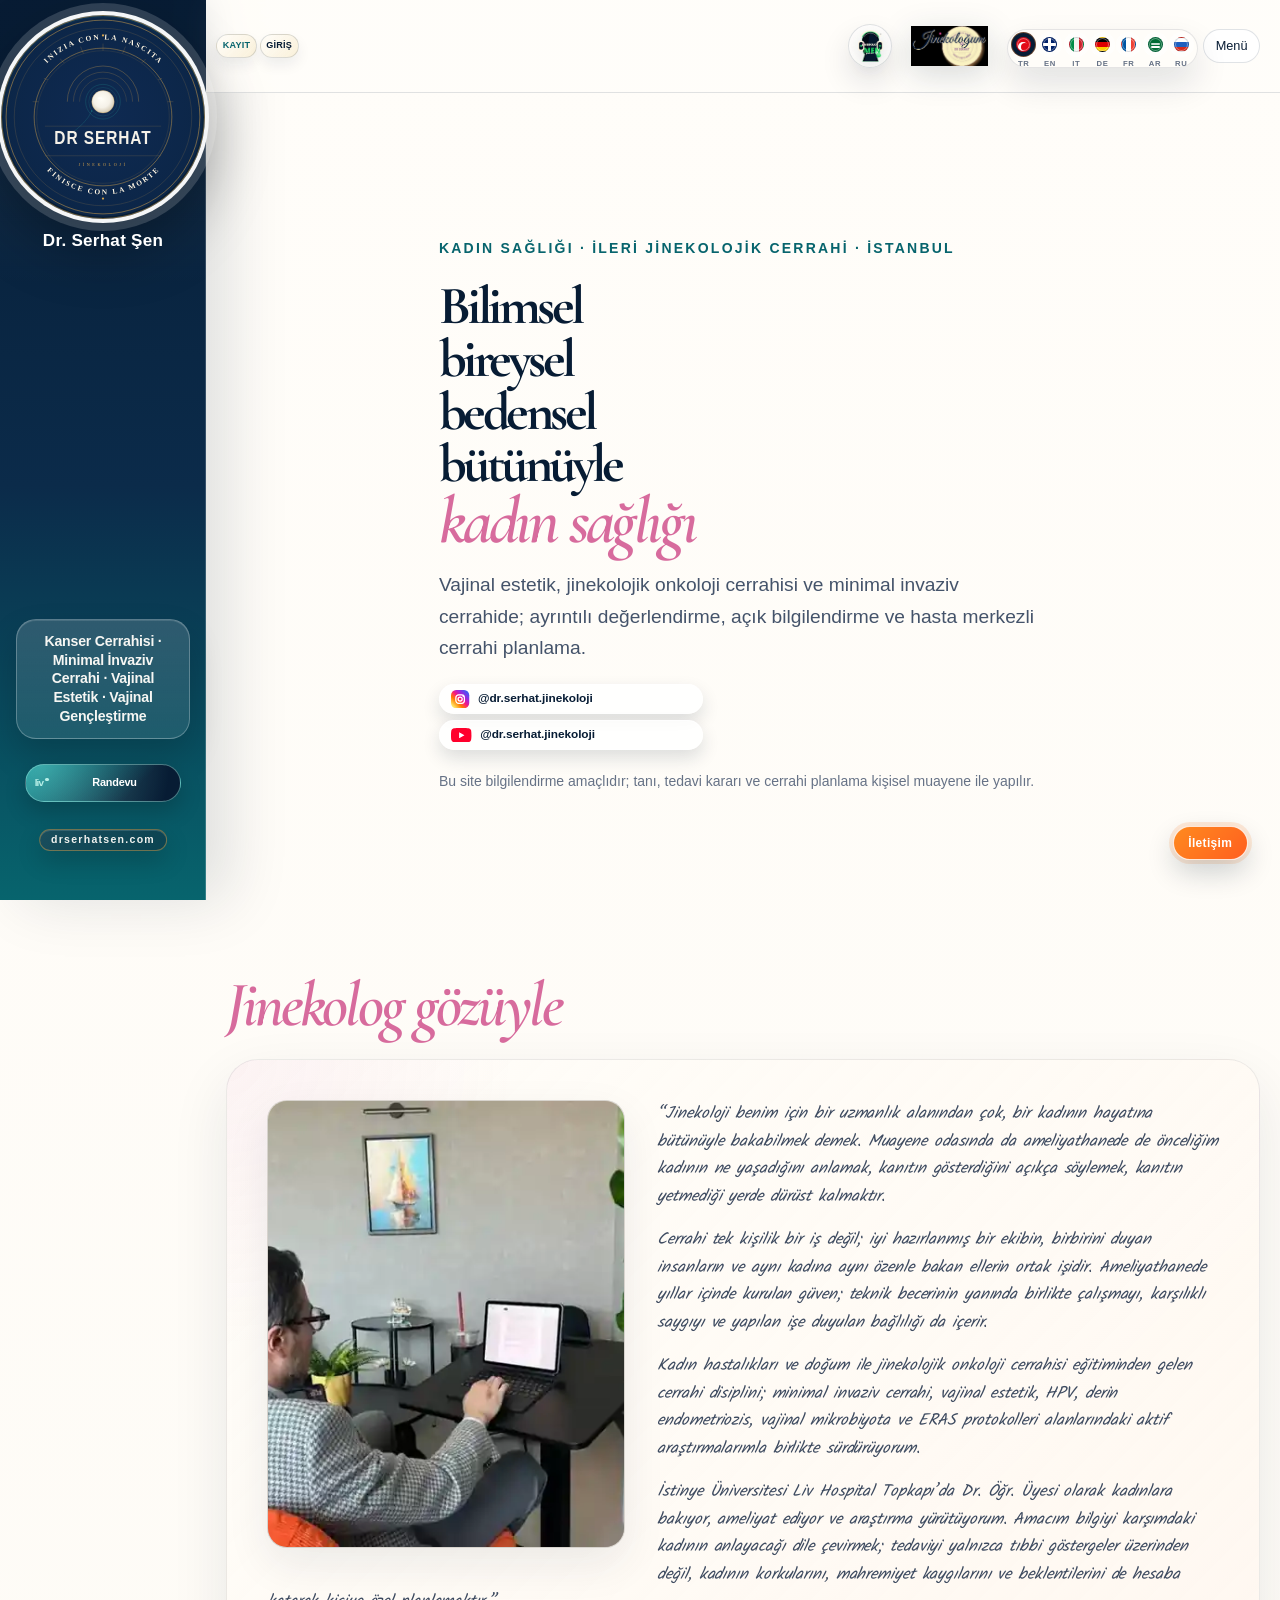
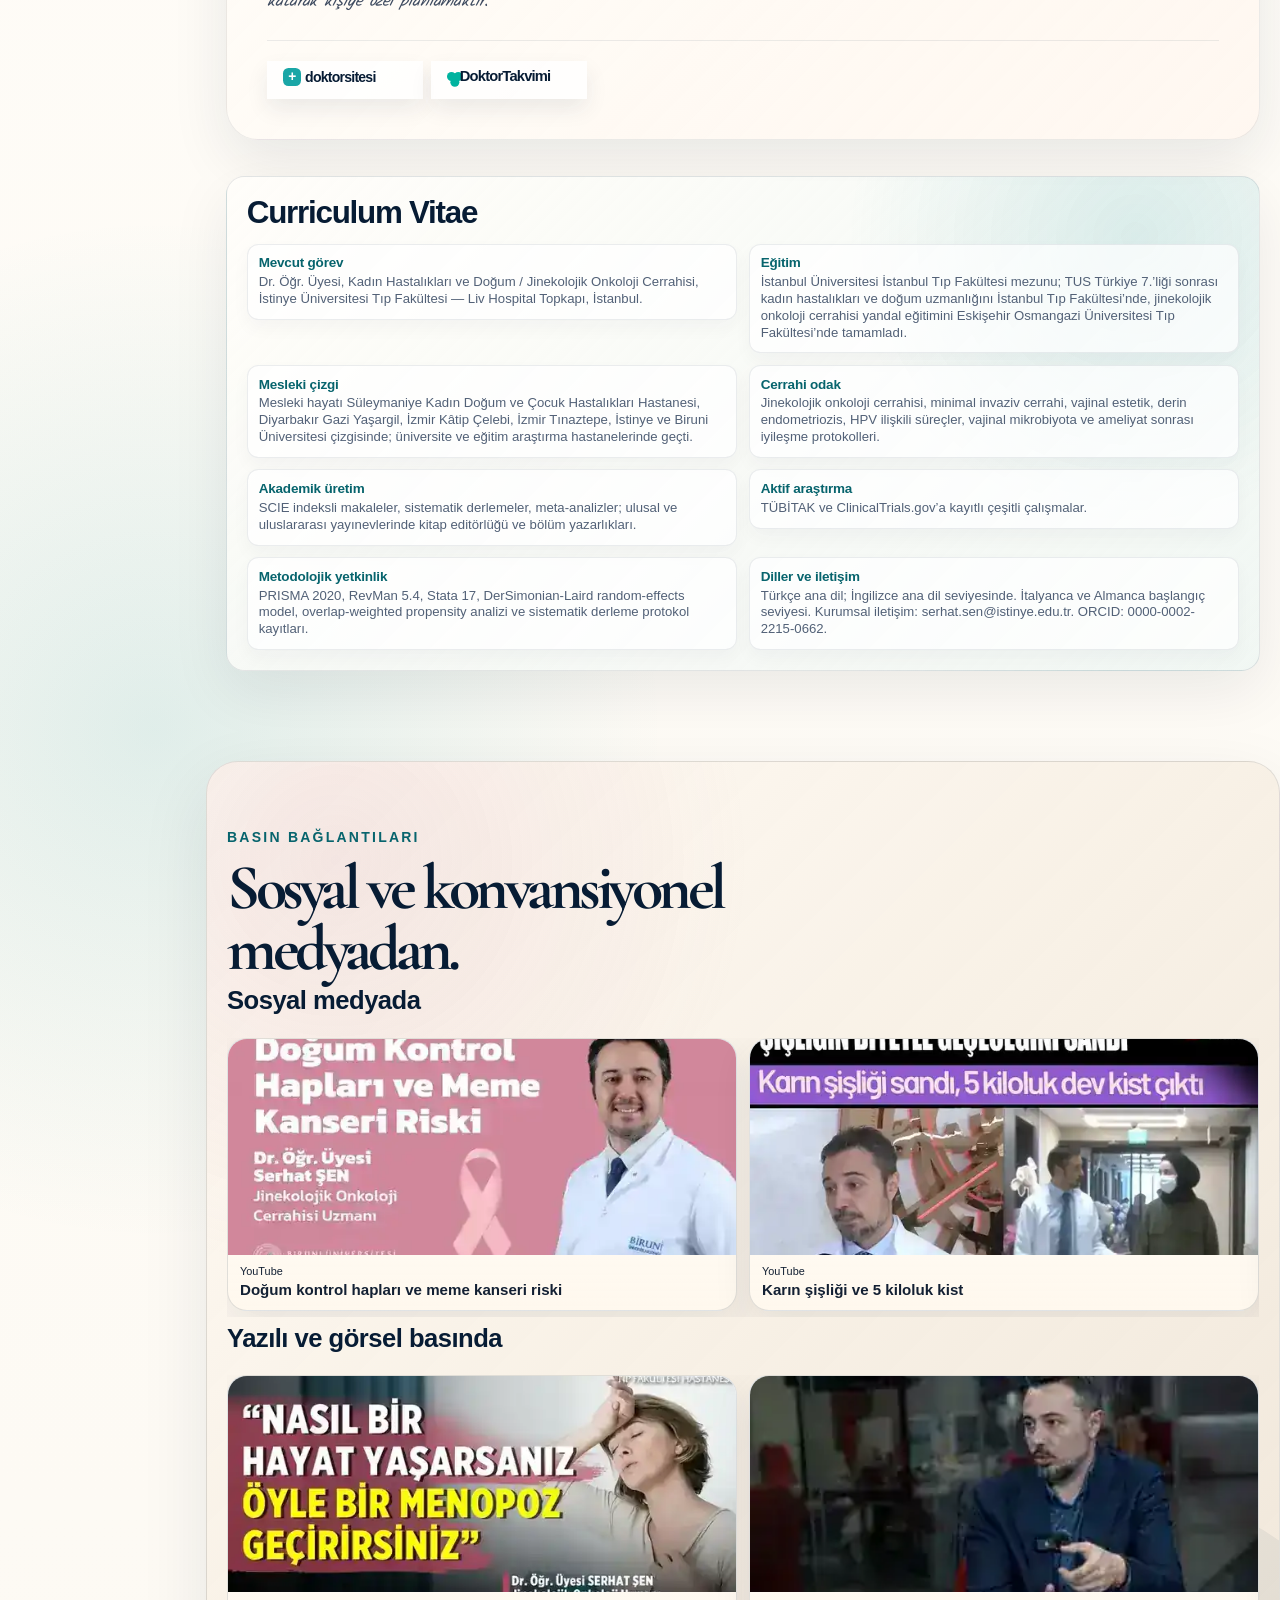
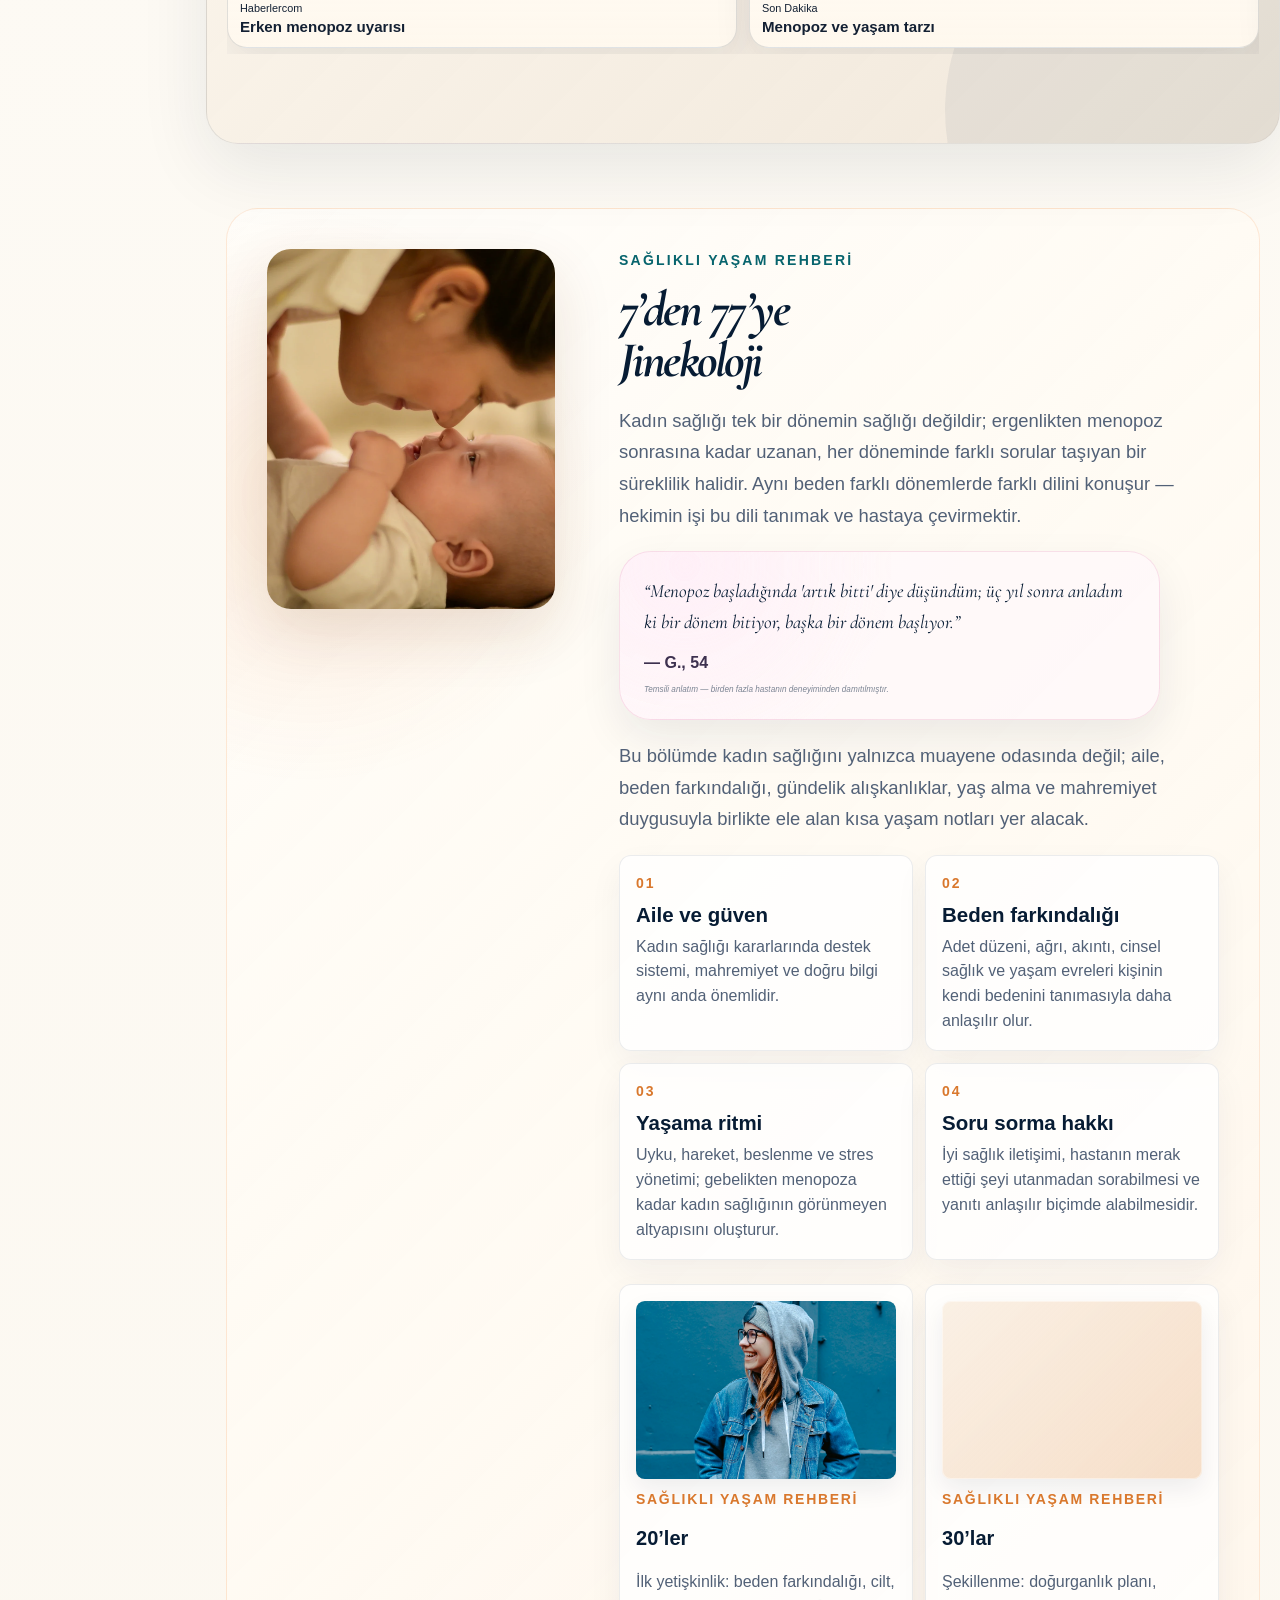
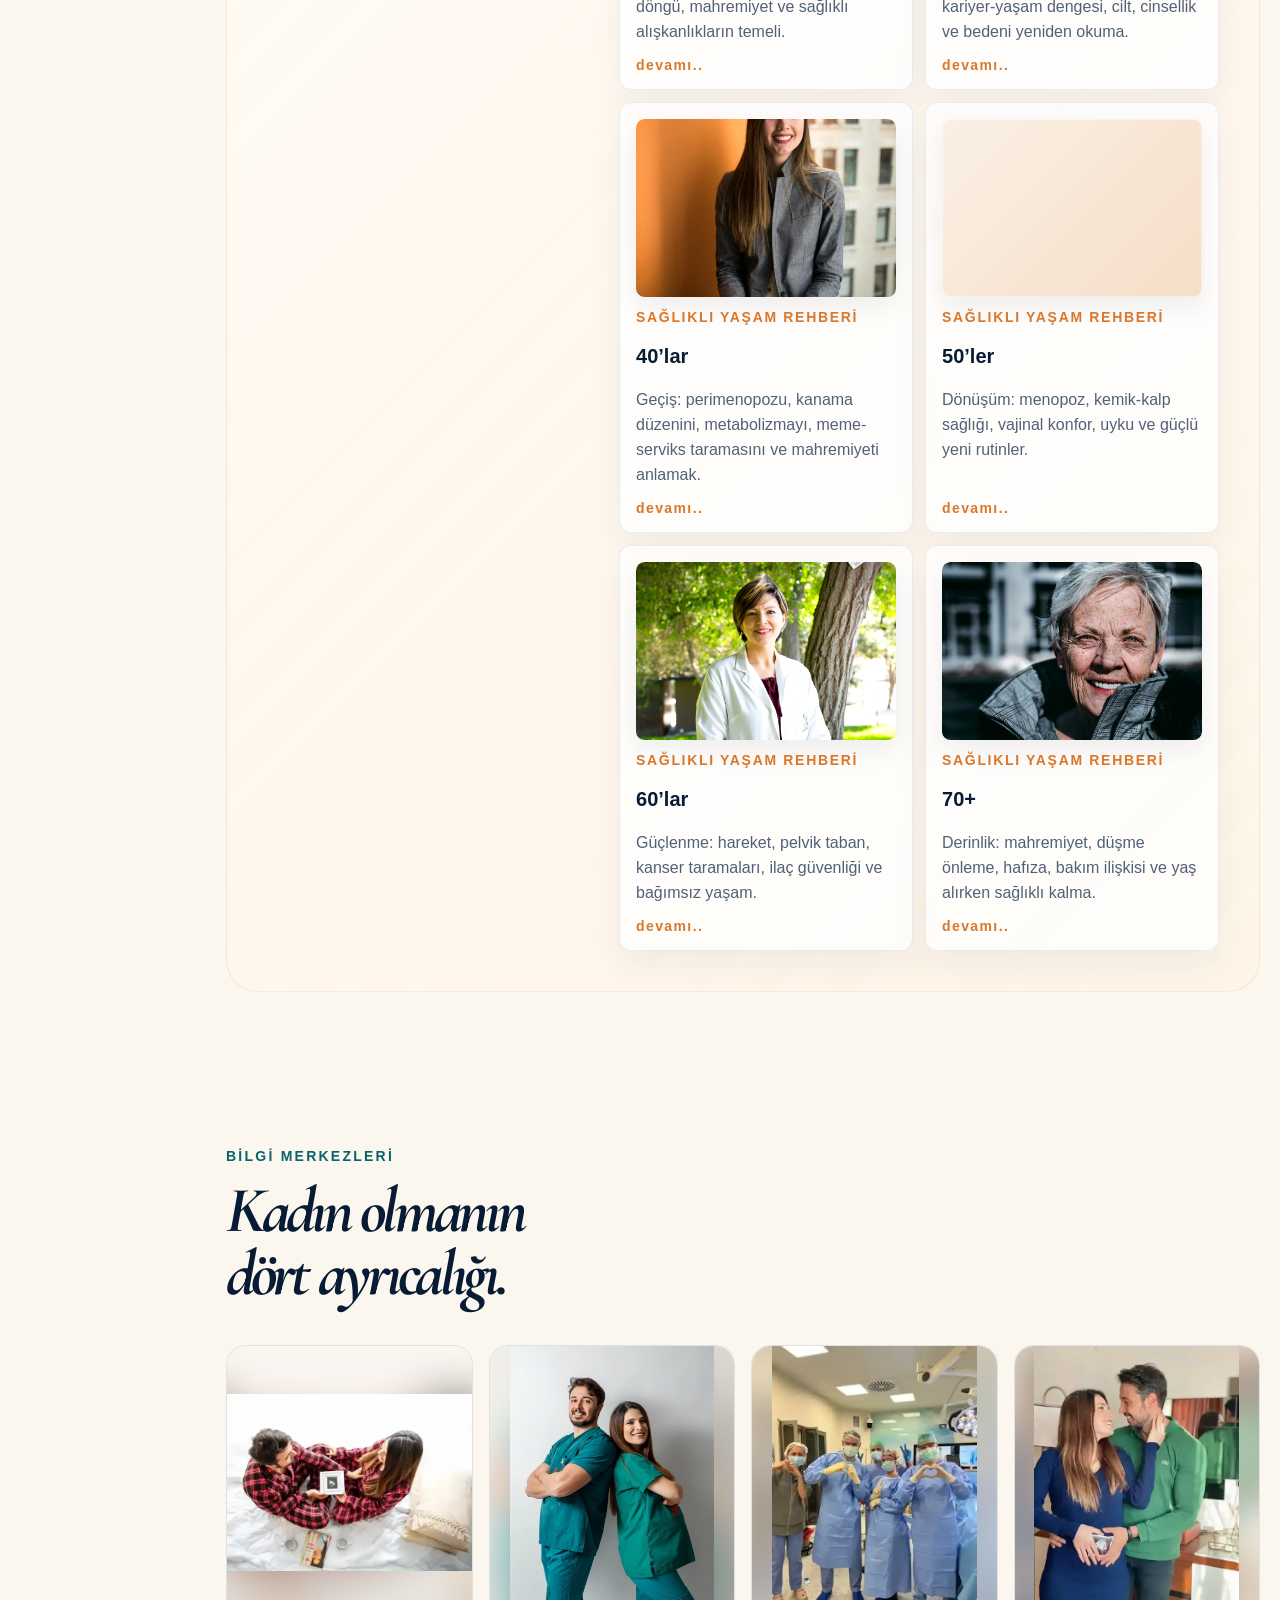
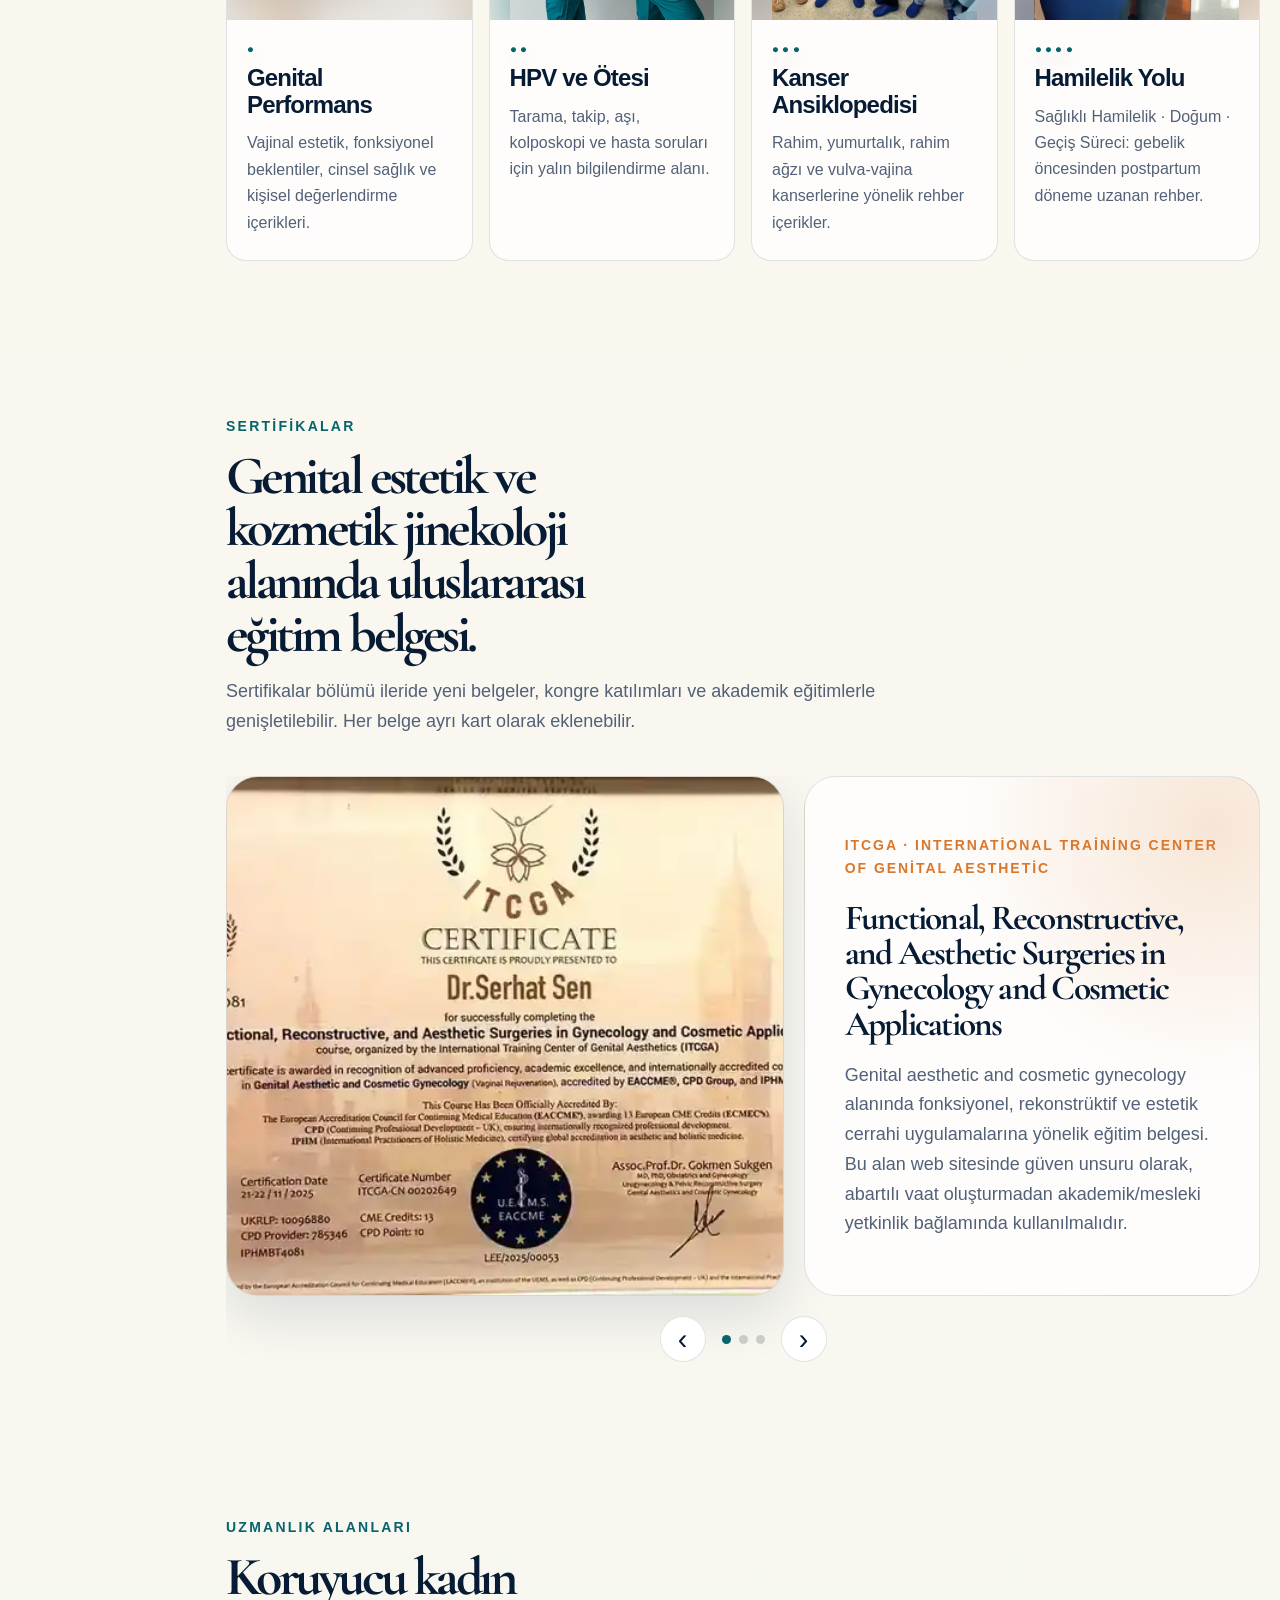
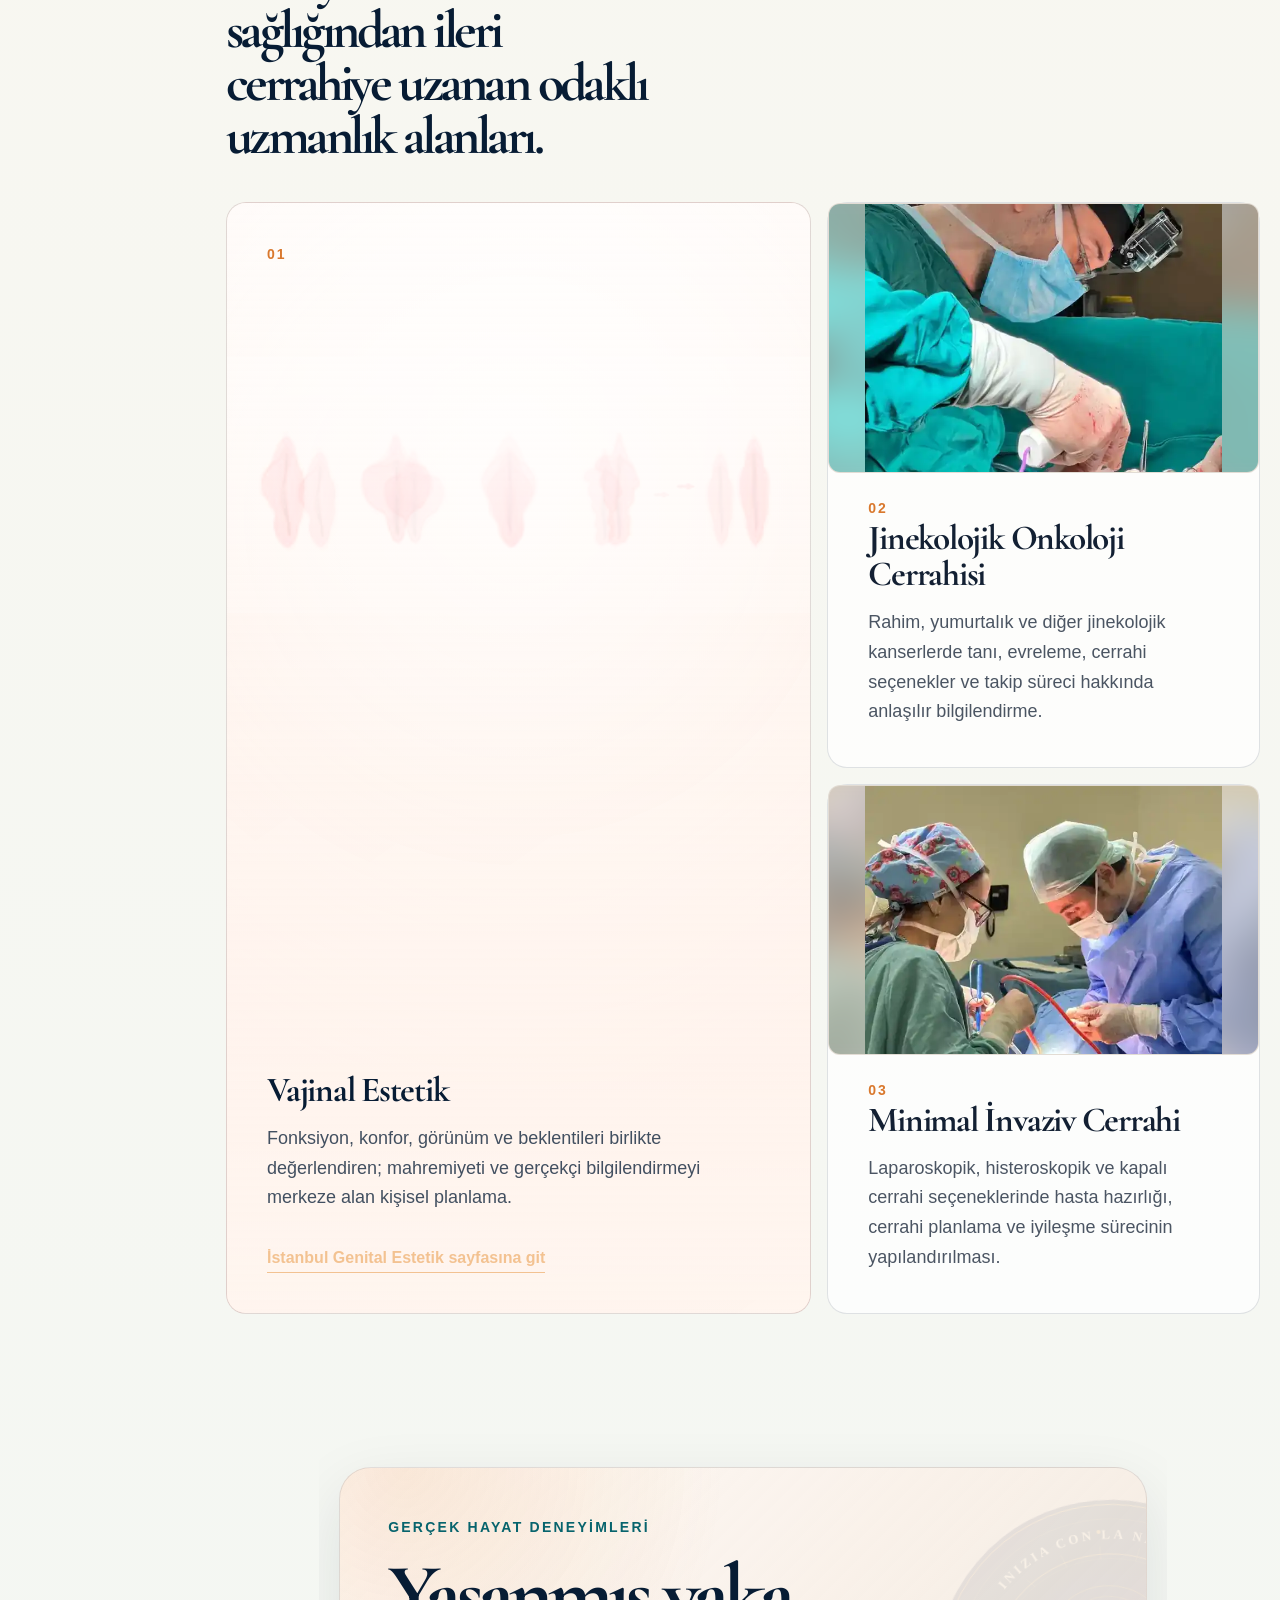
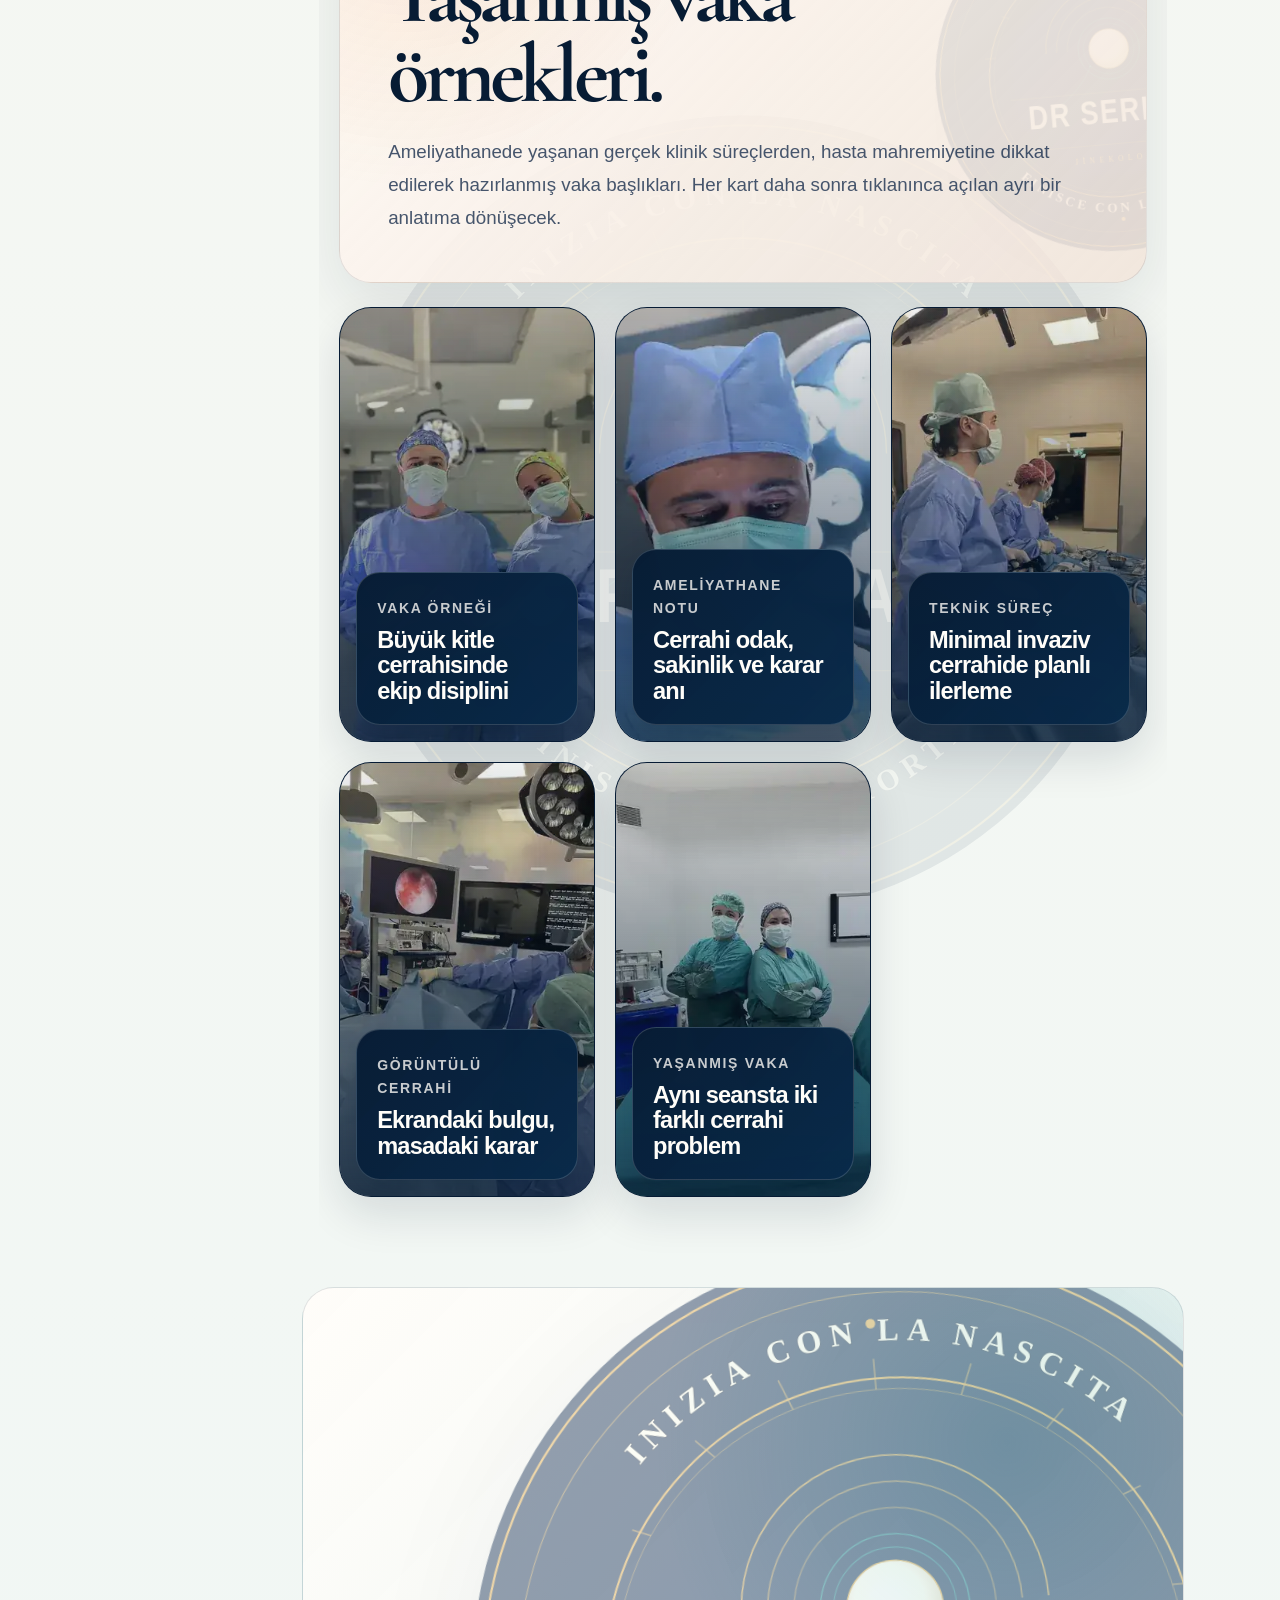
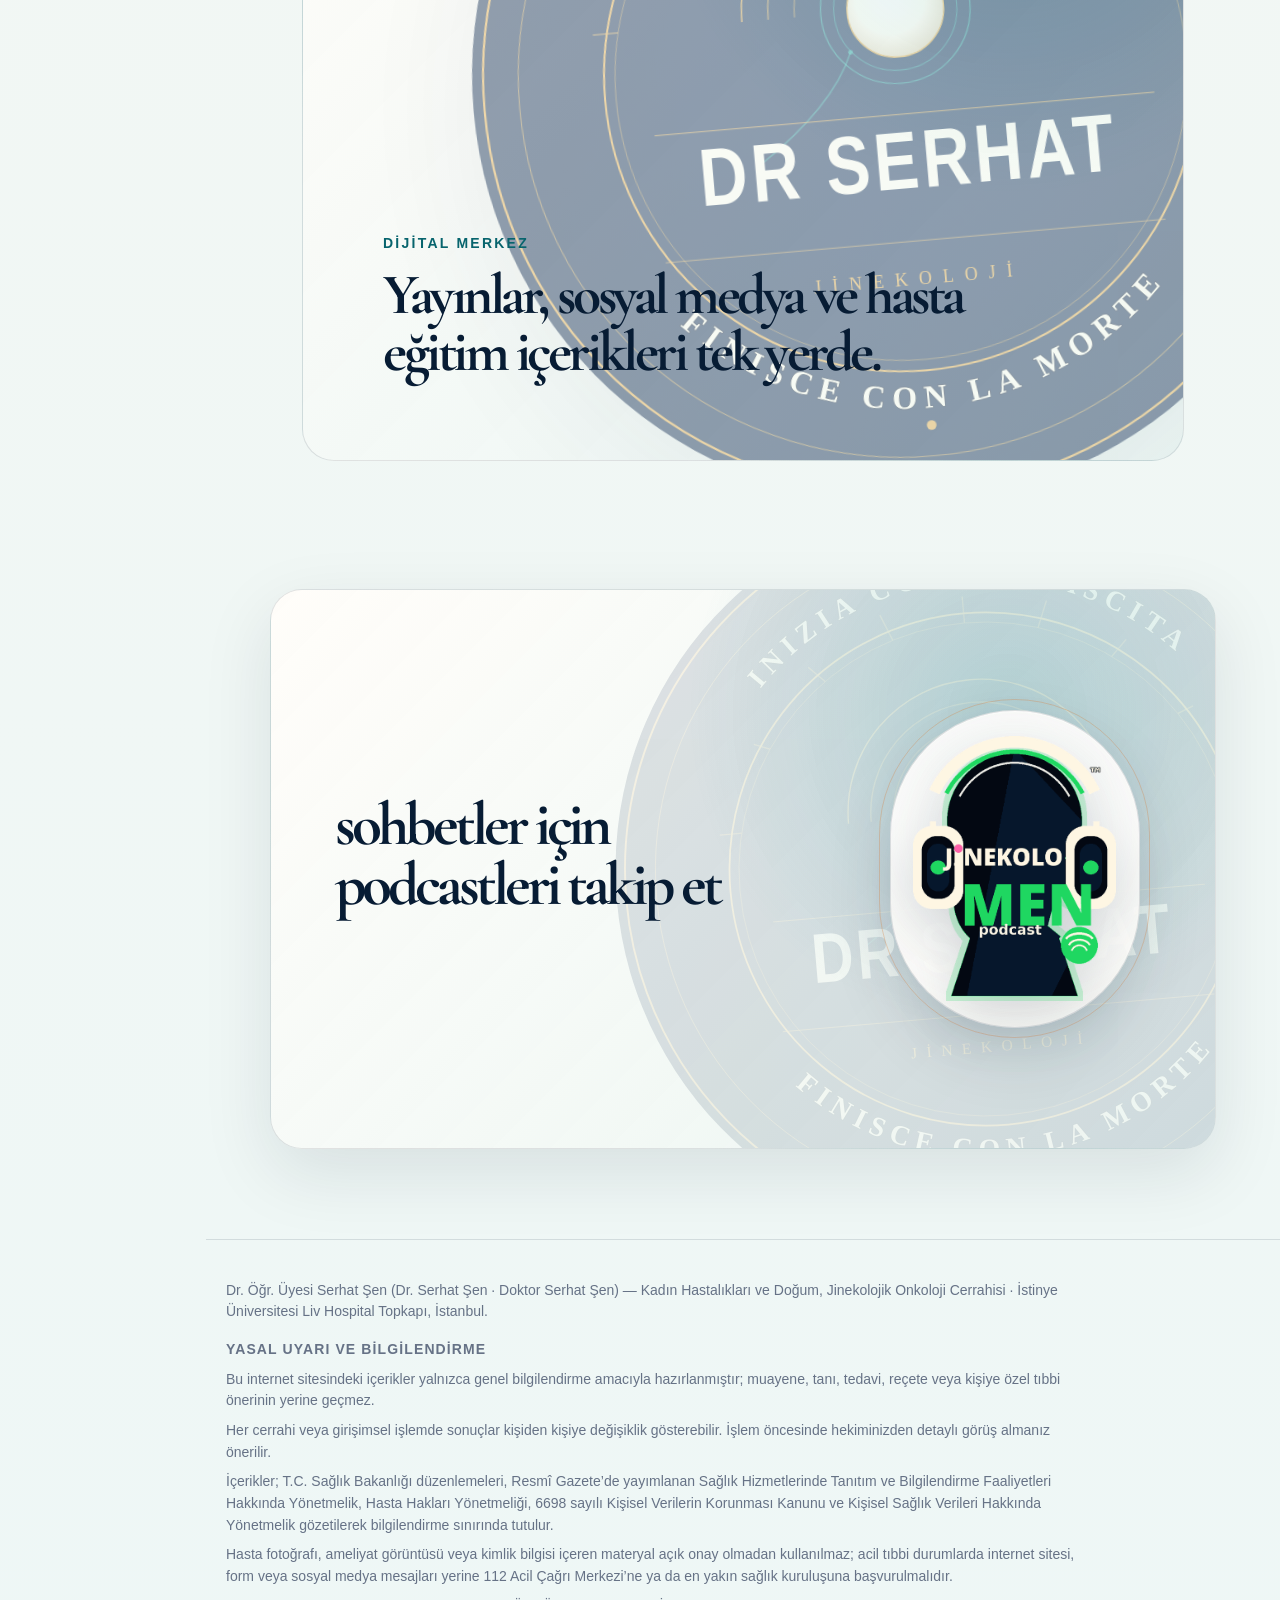
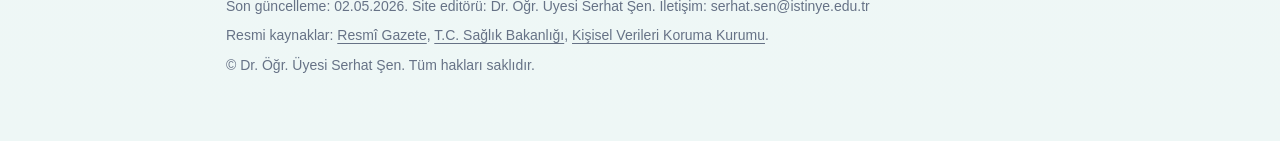
==== commit a760c292: "First paint: remove blocking site-loader overlay and async-load Google/Fontshare CSS - Delete .site-" ====
--- a/index.html
+++ b/index.html
@@ -123,27 +123,27 @@
       }
     </script>
     <link rel="preconnect" href="https://api.fontshare.com" />
-    <link href="https://api.fontshare.com/v2/css?f[]=satoshi@400,500,700,900&display=swap" rel="stylesheet" />
     <link rel="preconnect" href="https://fonts.googleapis.com" />
     <link rel="preconnect" href="https://fonts.gstatic.com" crossorigin />
+    <link rel="stylesheet" href="styles.css" />
     <link
+      rel="stylesheet"
+      href="https://api.fontshare.com/v2/css?f[]=satoshi@400,500,700,900&display=swap"
+      media="print"
+      onload="this.media='all'"
+    />
+    <link
+      rel="stylesheet"
       href="https://fonts.googleapis.com/css2?family=Cormorant+Garamond:ital,wght@0,500;0,600;0,700;1,500;1,600;1,700&family=Kalam:wght@400;700&family=Noto+Sans+Arabic:wght@400..800&display=swap"
-      rel="stylesheet"
+      media="print"
+      onload="this.media='all'"
     />
-    <link rel="stylesheet" href="styles.css" />
+    <noscript>
+      <link rel="stylesheet" href="https://api.fontshare.com/v2/css?f[]=satoshi@400,500,700,900&display=swap" />
+      <link rel="stylesheet" href="https://fonts.googleapis.com/css2?family=Cormorant+Garamond:ital,wght@0,500;0,600;0,700;1,500;1,600;1,700&family=Kalam:wght@400;700&family=Noto+Sans+Arabic:wght@400..800&display=swap" />
+    </noscript>
   </head>
   <body class="is-page-mode">
-    <div class="site-loader" data-site-loader aria-hidden="false">
-      <div class="site-loader-card">
-        <img class="site-loader-watermark" src="assets/serhat-art-deco-logo.svg" alt="" />
-        <div class="site-loader-seal">
-          <img src="assets/serhat-art-deco-logo.svg" alt="" />
-          <span class="site-loader-orbit" aria-hidden="true">
-            <span class="site-loader-plane">✦</span>
-          </span>
-        </div>
-      </div>
-    </div>
     <svg class="svg-defs" aria-hidden="true" focusable="false">
       <symbol id="dr-serhat-seal" viewBox="0 0 160 160">
         <defs>
--- a/styles.css
+++ b/styles.css
@@ -1859,9 +1859,9 @@
 
 .healthy-content-layout {
   display: grid;
-  grid-template-columns: minmax(280px, 0.72fr) minmax(320px, 1fr);
-  gap: clamp(var(--space-7), 5vw, var(--space-16));
-  align-items: stretch;
+  grid-template-columns: minmax(260px, 0.48fr) minmax(420px, 1fr);
+  gap: clamp(var(--space-8), 6vw, var(--space-16));
+  align-items: start;
   border: 1px solid rgba(238, 134, 54, 0.16);
   border-radius: var(--radius-xl);
   background:
@@ -1875,14 +1875,18 @@
   position: relative;
   aspect-ratio: 4 / 5;
   width: 100%;
+  max-width: 380px;
+  min-width: 0;
   align-self: start;
-  position: sticky;
-  top: var(--space-7);
+  justify-self: start;
+  margin: 0;
+  transform: none;
   overflow: hidden;
   border-radius: calc(var(--radius-xl) - var(--space-2));
   background: #fffaf2;
   isolation: isolate;
   box-shadow: 0 24px 60px rgba(111, 57, 13, 0.14);
+  z-index: 0;
 }
 
 .healthy-content-photo::before {
@@ -1905,18 +1909,21 @@
 }
 
 .healthy-content-copy {
-  align-self: center;
+  align-self: start;
+  min-width: 0;
+  position: relative;
+  z-index: 1;
 }
 
 .healthy-content-copy h2 {
   margin-top: var(--space-3);
   color: var(--navy);
   font-family: var(--font-display);
-  font-size: clamp(2.35rem, 1.25rem + 3.5vw, 5.4rem);
+  font-size: clamp(2.1rem, 1.05rem + 2.6vw, 4.4rem);
   font-style: italic;
-  line-height: 0.96;
-  letter-spacing: -0.066em;
-  max-width: 10.5ch;
+  line-height: 1;
+  letter-spacing: -0.05em;
+  max-width: 12ch;
 }
 
 .healthy-content-copy > p:not(.section-kicker) {
@@ -7392,7 +7399,8 @@
     min-height: 0;
   }
 
-  .healthy-content-cards {
+  .healthy-content-cards,
+  .healthy-themes-grid {
     grid-template-columns: repeat(2, minmax(0, 1fr));
   }
 
@@ -7557,18 +7565,20 @@
   }
 
   .healthy-content-layout {
-    grid-template-columns: minmax(260px, 0.76fr) minmax(320px, 1fr);
-    gap: clamp(var(--space-4), 3vw, var(--space-8));
+    grid-template-columns: minmax(220px, 0.5fr) minmax(360px, 1fr);
+    gap: clamp(var(--space-5), 4vw, var(--space-9));
     padding: clamp(var(--space-4), 3vw, var(--space-7));
   }
 
   .healthy-content-photo {
     aspect-ratio: 4 / 5;
+    max-width: 340px;
     min-height: 0;
   }
 
   .healthy-content-copy {
-    align-self: center;
+    align-self: start;
+    min-width: 0;
   }
 
   .healthy-content-copy h2 {
@@ -7637,15 +7647,80 @@
     grid-template-columns: minmax(0, 1fr) !important;
   }
 
+  .healthy-content {
+    padding-inline: 0.4rem;
+    padding-top: clamp(var(--space-6), 6vw, var(--space-10));
+    padding-bottom: clamp(var(--space-6), 6vw, var(--space-10));
+    max-width: 100%;
+  }
+
   .healthy-content-layout {
     grid-template-columns: minmax(0, 1fr) !important;
     gap: var(--space-4);
+    padding: 0.6rem 0.55rem 0.85rem;
+    border-radius: var(--radius-md);
+  }
+
+  .healthy-content-photo {
+    width: 100%;
+    max-width: 100%;
+    aspect-ratio: 5 / 4;
   }
 
   .healthy-content-copy,
-  .healthy-content-cards {
+  .healthy-content-cards,
+  .healthy-themes-grid {
     width: 100%;
     min-width: 0;
+  }
+
+  .healthy-content-copy h2 {
+    font-size: clamp(1.55rem, 7vw, 2.3rem);
+    max-width: 100%;
+    letter-spacing: -0.04em;
+  }
+
+  .healthy-content-copy > p:not(.section-kicker) {
+    margin-top: var(--space-3);
+    font-size: 0.92rem;
+    line-height: 1.5;
+  }
+
+  .healthy-themes-grid {
+    gap: 0.55rem;
+    margin-top: var(--space-4);
+  }
+
+  .healthy-themes-grid > article {
+    padding: 0.7rem 0.7rem 0.78rem;
+  }
+
+  .healthy-themes-grid > article > h3 {
+    font-size: 1rem;
+    line-height: 1.15;
+  }
+
+  .healthy-themes-grid > article > p {
+    font-size: 0.84rem;
+    line-height: 1.48;
+  }
+
+  .healthy-content-cards article,
+  .healthy-decade-card,
+  .life-article-card {
+    padding: 0.7rem 0.7rem 0.78rem;
+  }
+
+  .healthy-decade-card h3,
+  .life-article-card h3,
+  .healthy-content-cards h3 {
+    font-size: 1rem;
+  }
+
+  .healthy-decade-card p,
+  .healthy-content-cards p {
+    font-size: 0.84rem;
+    line-height: 1.48;
   }
 
   .life-card-visual {
